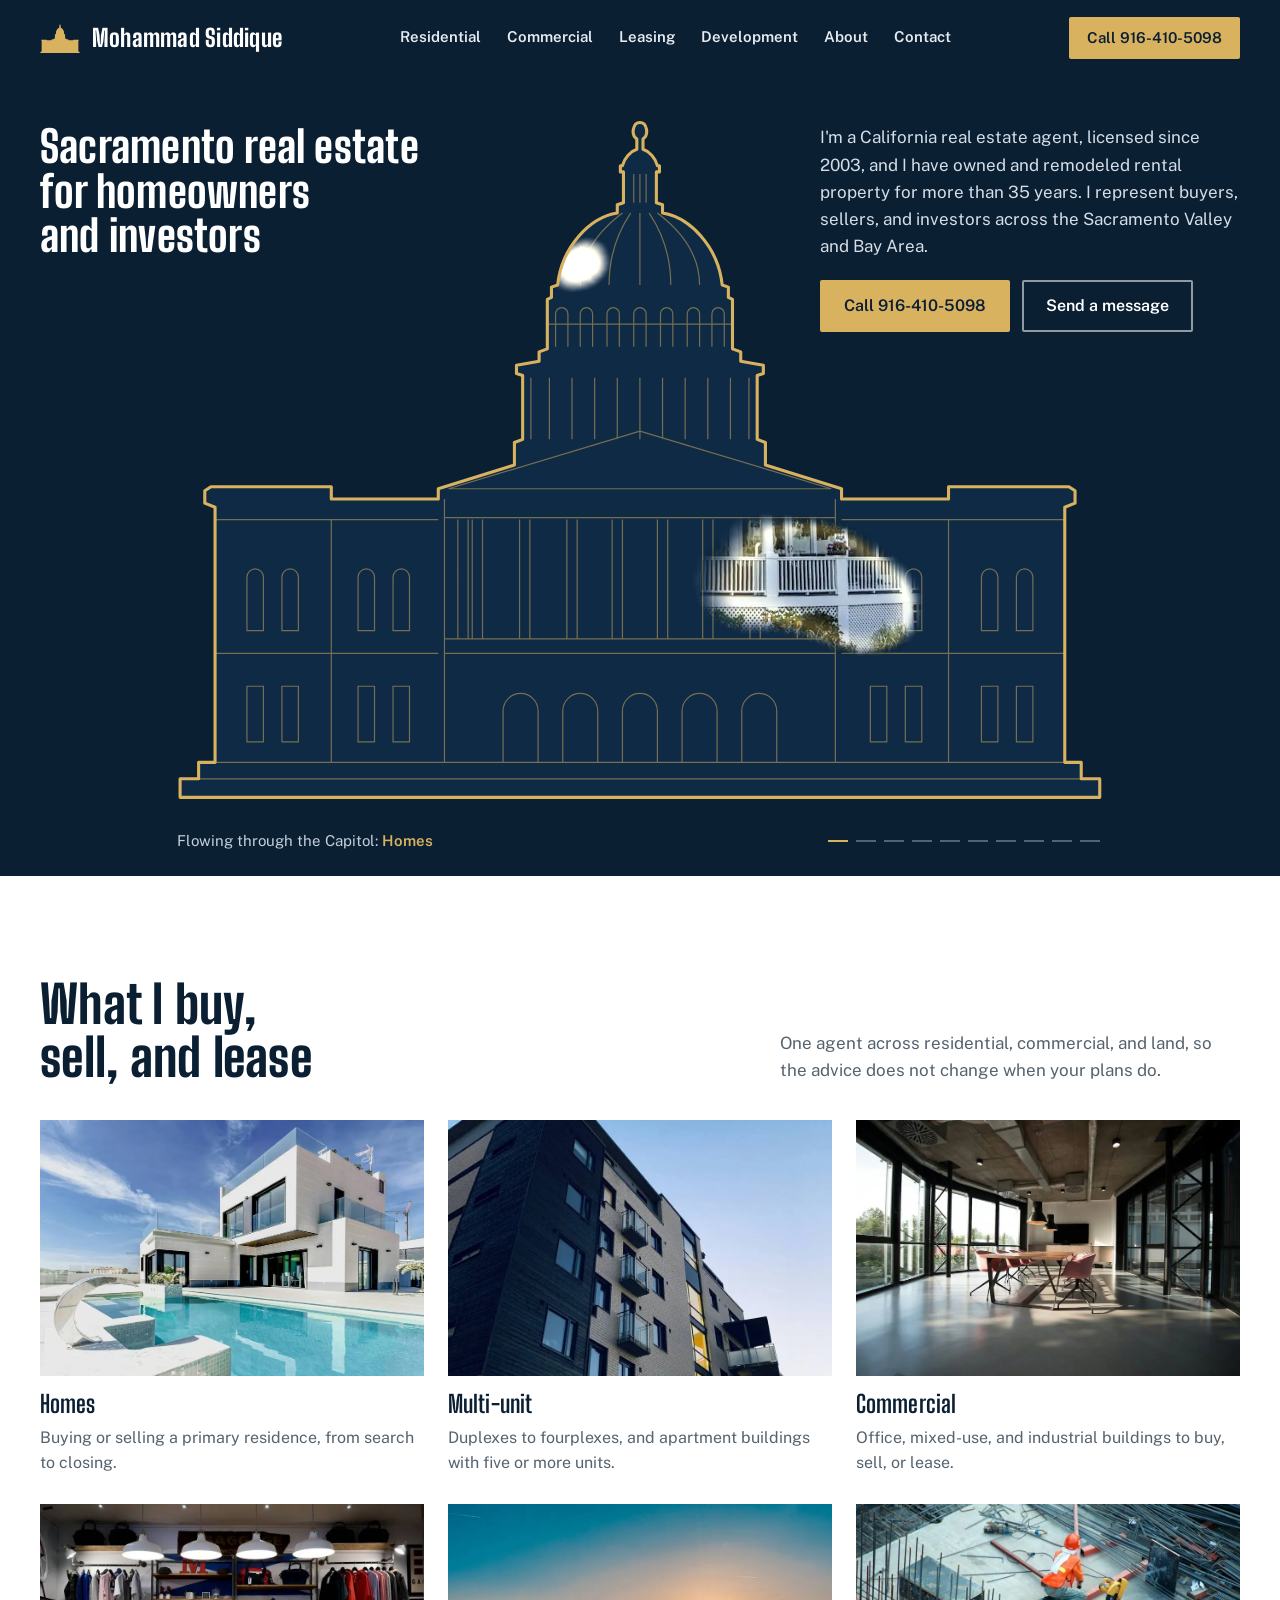
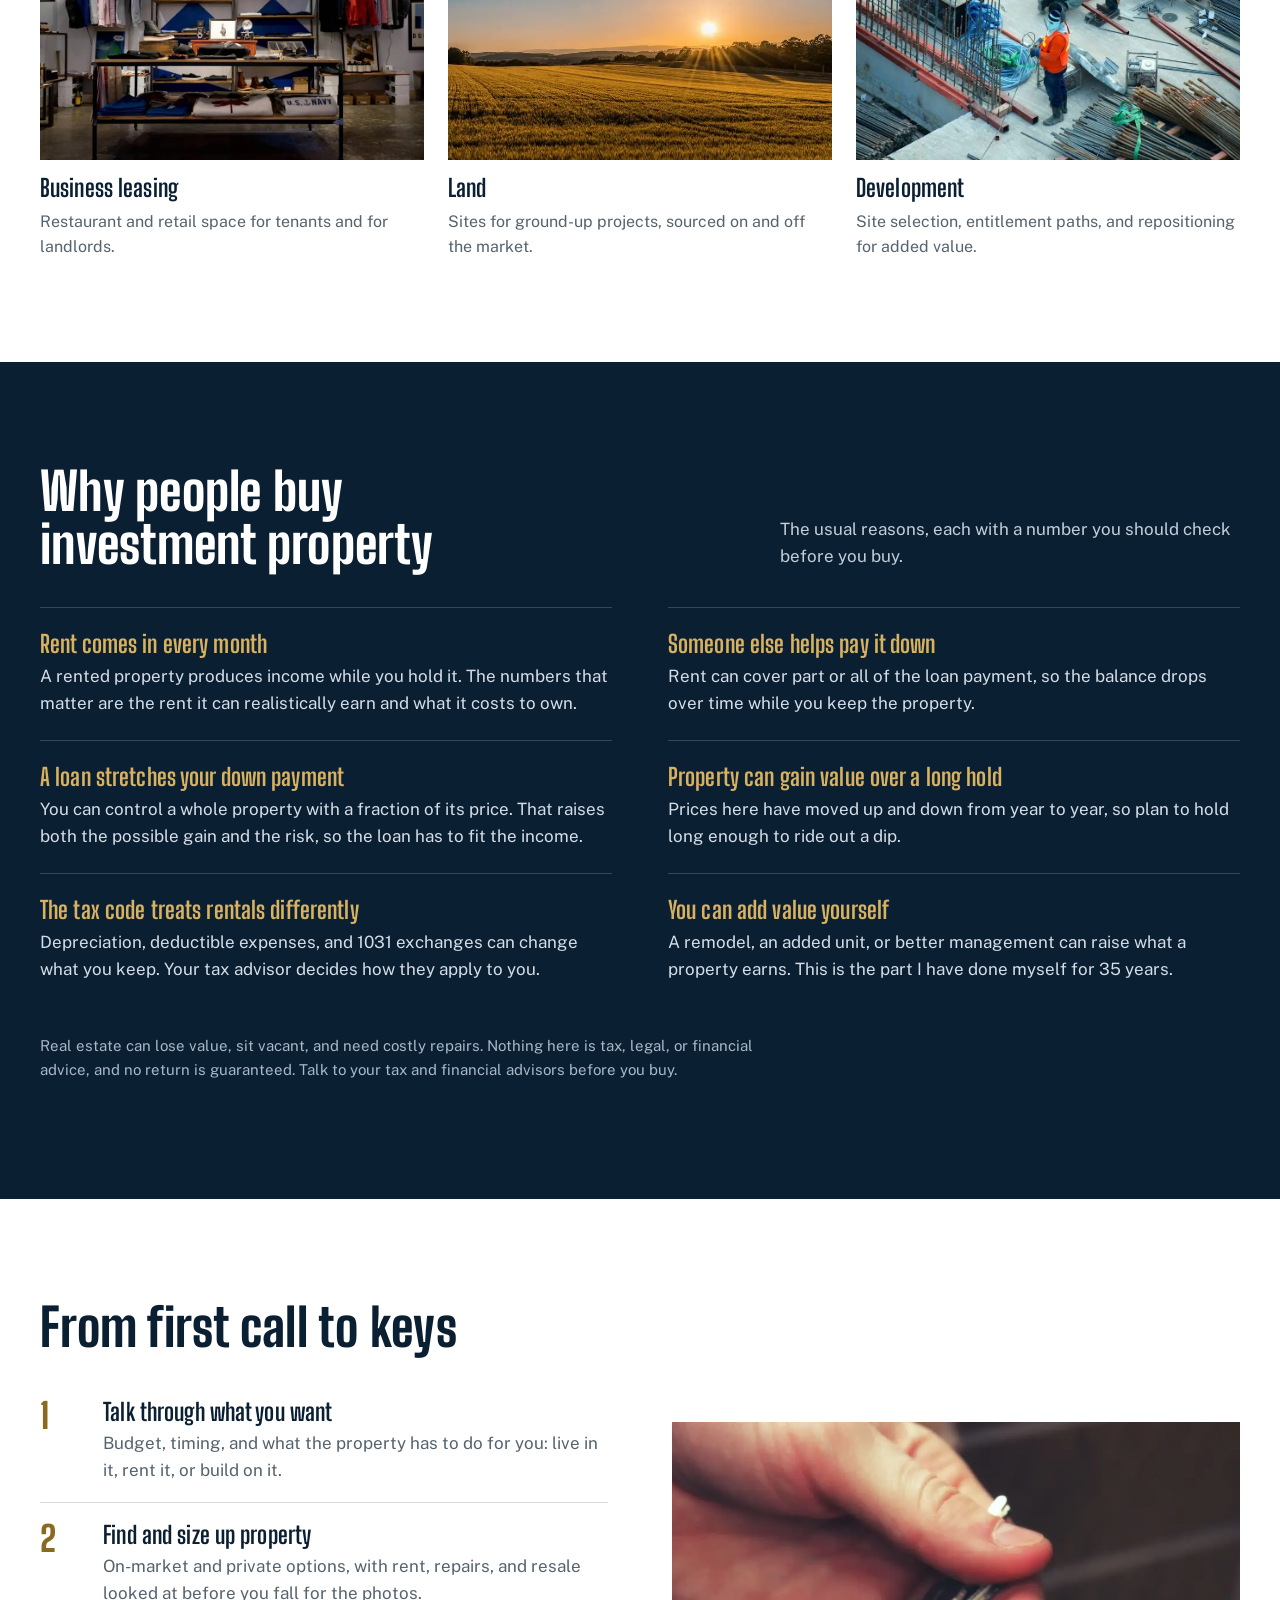
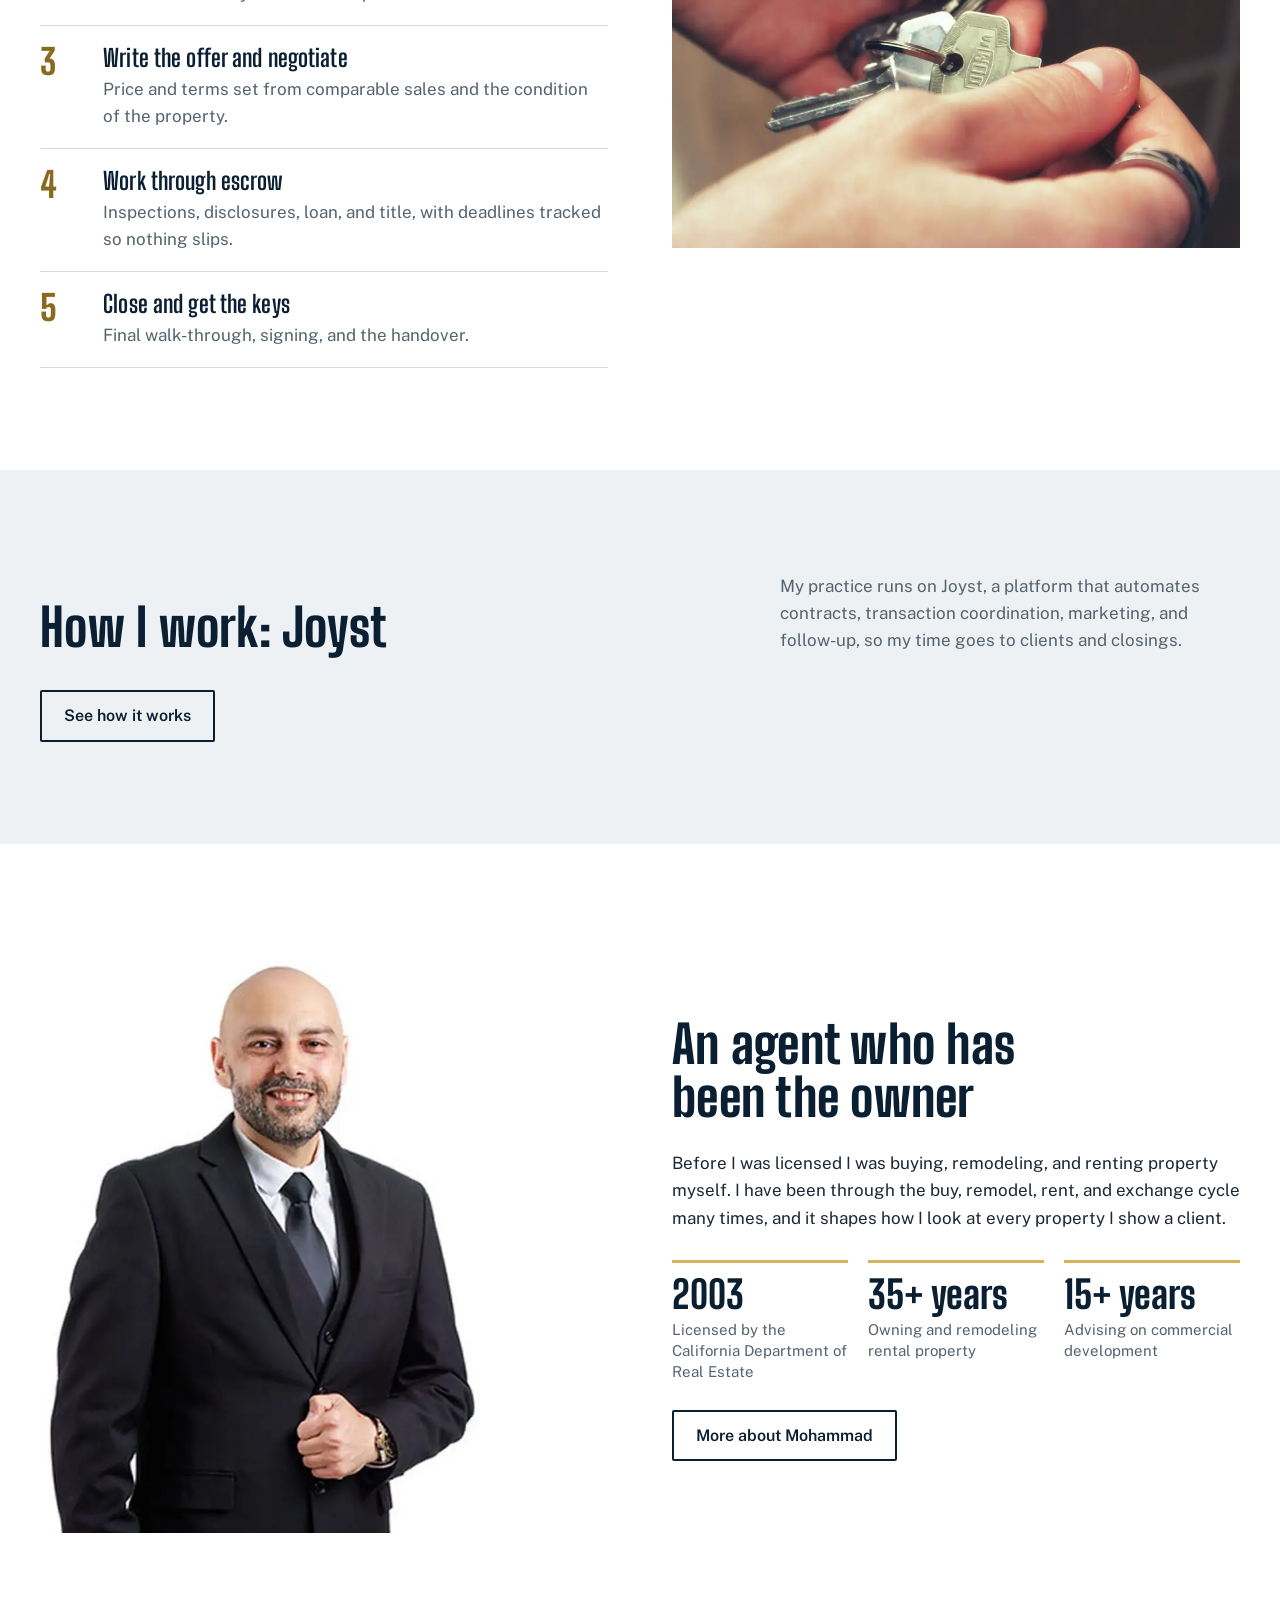
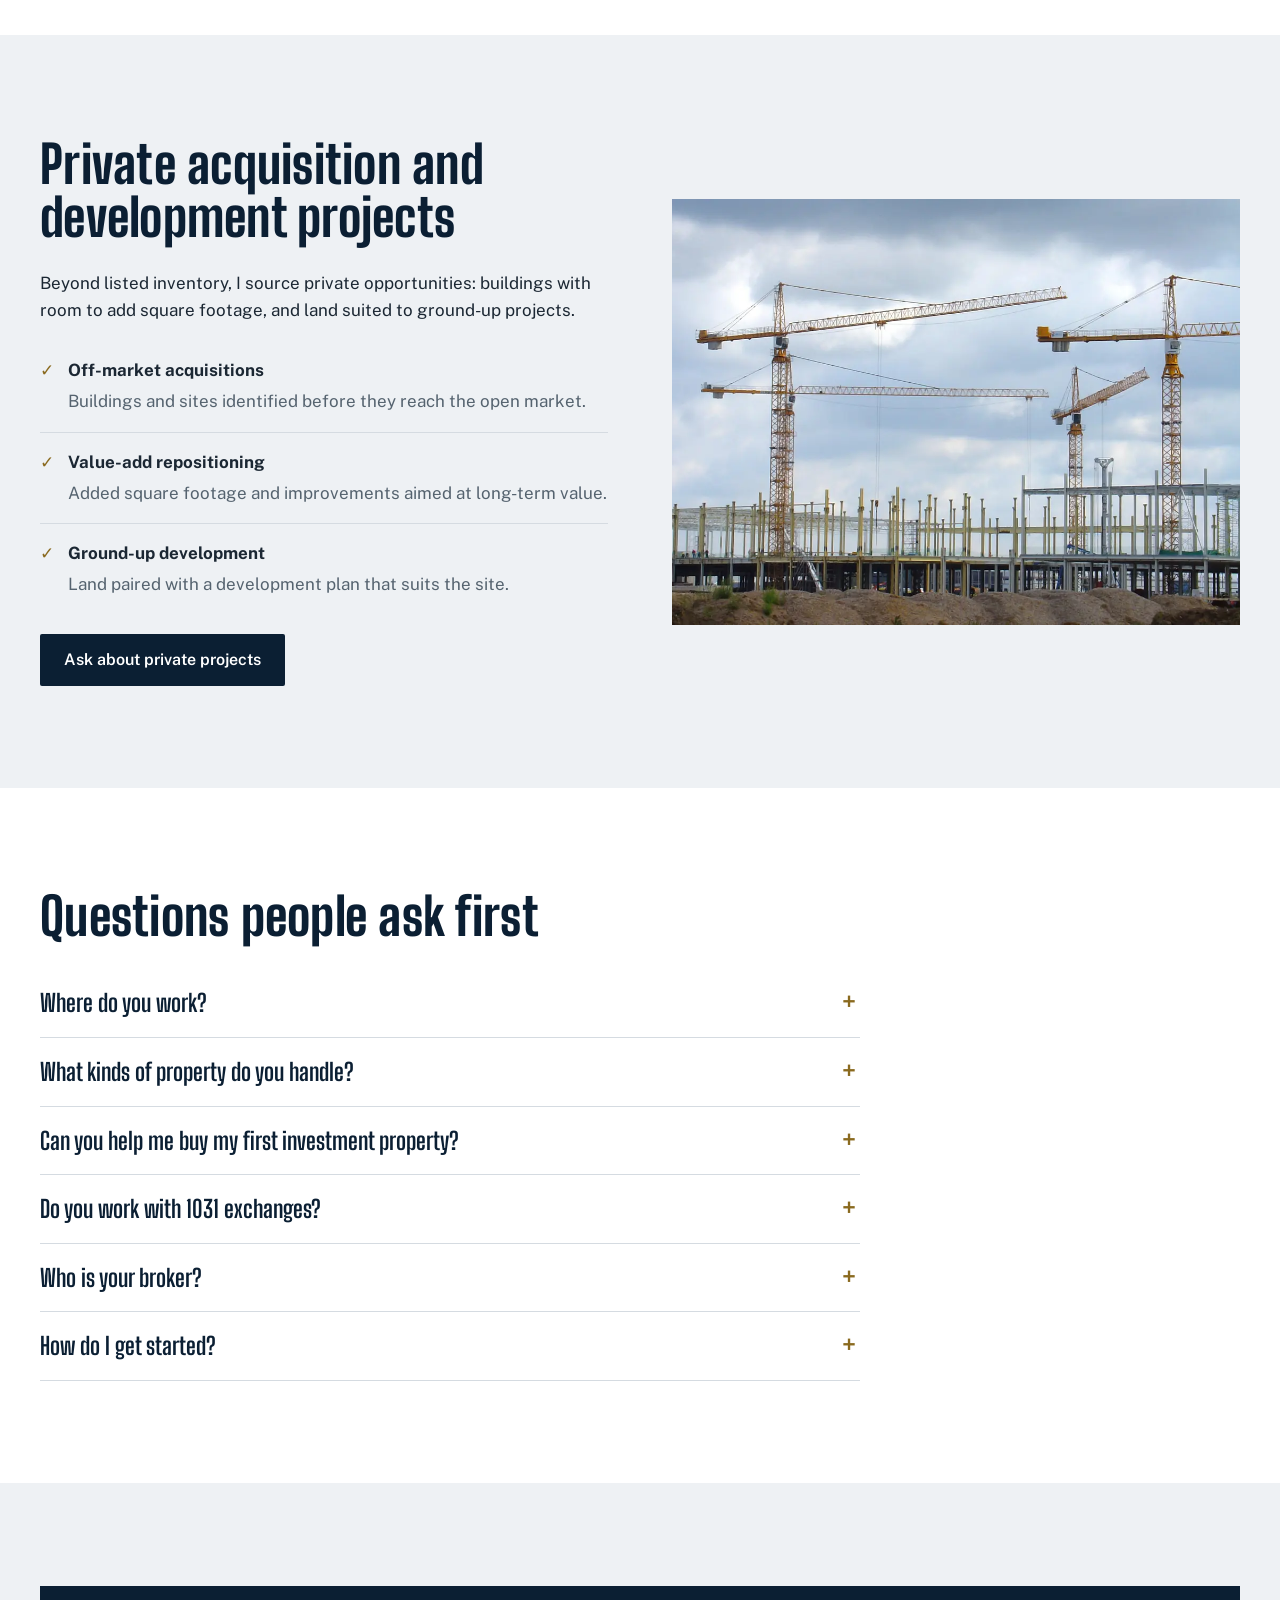
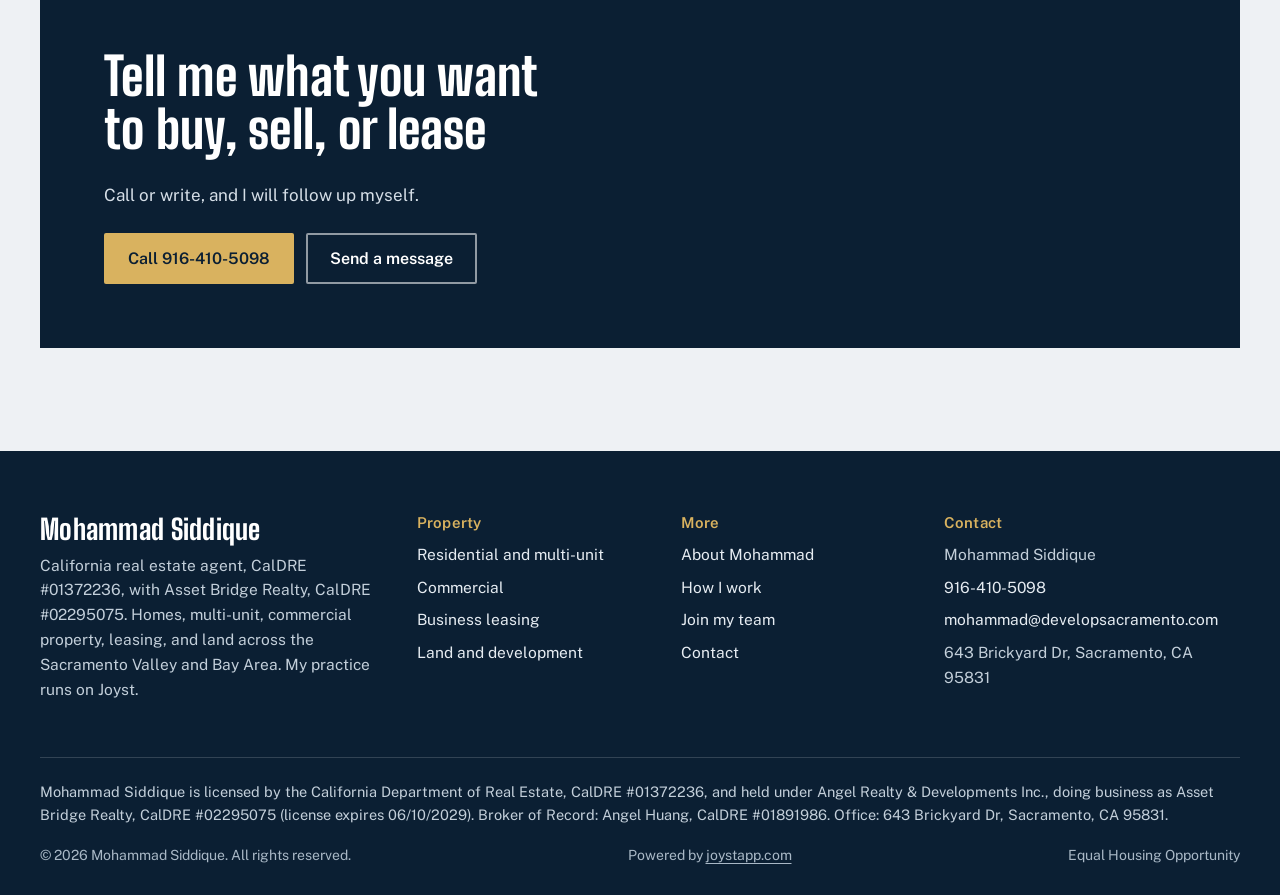
==== index.html @ 55484769 "Preview: Capitol line drawing with fluid photo reveal (not published) Work branch only. The live sit" ====
<!DOCTYPE html>
<html lang="en">
<head>
<meta charset="UTF-8">
<meta name="viewport" content="width=device-width, initial-scale=1.0">
<title>Mohammad Siddique | Sacramento Real Estate Agent, CalDRE #01372236</title>
<meta name="description" content="Sacramento real estate agent Mohammad Siddique, CalDRE #01372236, Asset Bridge Realty. Homes, investment property, multi-unit, commercial, leasing, and land in the Sacramento Valley and Bay Area.">
<link rel="canonical" href="https://mohammadsiddique.com/">
<meta name="theme-color" content="#0b1f33">
<meta property="og:type" content="website">
<meta property="og:site_name" content="Mohammad Siddique">
<meta property="og:title" content="Mohammad Siddique | Sacramento Real Estate Agent, CalDRE #01372236">
<meta property="og:description" content="Sacramento real estate agent Mohammad Siddique, CalDRE #01372236, Asset Bridge Realty. Homes, investment property, multi-unit, commercial, leasing, and land in the Sacramento Valley and Bay Area.">
<meta property="og:url" content="https://mohammadsiddique.com/">
<meta property="og:image" content="https://mohammadsiddique.com/assets/share-card.jpg">
<meta property="og:image:width" content="1200">
<meta property="og:image:height" content="630">
<meta name="twitter:card" content="summary_large_image">
<link rel="icon" href="favicon.svg" type="image/svg+xml">
<link rel="preconnect" href="https://fonts.googleapis.com">
<link rel="preconnect" href="https://fonts.gstatic.com" crossorigin>
<link rel="stylesheet" href="https://fonts.googleapis.com/css2?family=Big+Shoulders+Display:wght@700;800&family=Public+Sans:wght@400;600&display=swap">
<link rel="stylesheet" href="css/style.css">
<script type="application/ld+json">[{"@context": "https://schema.org", "@type": "RealEstateAgent", "@id": "https://mohammadsiddique.com/#agent", "name": "Mohammad Siddique", "url": "https://mohammadsiddique.com/", "image": "https://mohammadsiddique.com/assets/photos/mohammad-siddique.webp", "telephone": "+1-916-410-5098", "email": "mohammad@developsacramento.com", "description": "California real estate agent, CalDRE #01372236, with Asset Bridge Realty. Homes, multi-unit, commercial property, business leasing, and land in the Sacramento Valley and Bay Area.", "address": {"@type": "PostalAddress", "streetAddress": "643 Brickyard Dr", "addressLocality": "Sacramento", "addressRegion": "CA", "postalCode": "95831", "addressCountry": "US"}, "areaServed": [{"@type": "City", "name": "Sacramento"}, {"@type": "City", "name": "Elk Grove"}, {"@type": "AdministrativeArea", "name": "Sacramento Valley"}, {"@type": "AdministrativeArea", "name": "San Francisco Bay Area"}], "knowsAbout": ["Residential real estate", "Investment property", "Multi-unit residential property", "Commercial real estate", "Restaurant and retail leasing", "Land acquisition", "Commercial development", "1031 exchange planning"], "identifier": {"@type": "PropertyValue", "name": "California DRE license", "value": "01372236"}, "parentOrganization": {"@type": "RealEstateAgent", "name": "Asset Bridge Realty", "legalName": "Angel Realty & Developments Inc.", "identifier": {"@type": "PropertyValue", "name": "California DRE license", "value": "02295075"}}}, {"@context": "https://schema.org", "@type": "WebSite", "name": "Mohammad Siddique", "url": "https://mohammadsiddique.com/"}, {"@context": "https://schema.org", "@type": "FAQPage", "mainEntity": [{"@type": "Question", "name": "Where do you work?", "acceptedAnswer": {"@type": "Answer", "text": "Across the Sacramento Valley, including Sacramento and Elk Grove, and in the Bay Area. If you are not sure whether your property is in range, call and ask."}}, {"@type": "Question", "name": "What kinds of property do you handle?", "acceptedAnswer": {"@type": "Answer", "text": "Single-family homes, duplexes to fourplexes, apartment buildings with five or more units, mixed-use and commercial buildings, restaurant and retail leases, and vacant land for development."}}, {"@type": "Question", "name": "Can you help me buy my first investment property?", "acceptedAnswer": {"@type": "Answer", "text": "Yes. I have owned and remodeled rental property for more than 35 years, so we can look at a property the way an owner would: what it rents for, what it needs, and what it costs to hold."}}, {"@type": "Question", "name": "Do you work with 1031 exchanges?", "acceptedAnswer": {"@type": "Answer", "text": "I help investors plan a sale and the replacement purchase around an exchange, and I have used exchanges on my own properties. The exchange itself runs through a qualified intermediary, and your tax advisor should confirm how the rules apply to you."}}, {"@type": "Question", "name": "Who is your broker?", "acceptedAnswer": {"@type": "Answer", "text": "My license, CalDRE #01372236, is held under Angel Realty & Developments Inc., doing business as Asset Bridge Realty, CalDRE #02295075."}}, {"@type": "Question", "name": "How do I get started?", "acceptedAnswer": {"@type": "Answer", "text": "Call 916-410-5098 or send a message from the contact page. Tell me what you want to buy, sell or lease, and I will follow up myself."}}]}]</script>
</head>
<body>

<a class="skip-link" href="#main">Skip to content</a>
<header class="site-header">
  <div class="container">
    <a href="index.html" class="brand" aria-label="Mohammad Siddique, home">
      <span class="brand-mark"><svg viewBox="0 0 900 690" aria-hidden="true"><path fill="currentColor" d="M450.0 18.0 C457.0 18.0 459.0 30.0 453.0 34.0 L453.0 44.0 C459.0 46.0 465.0 52.0 467.0 60.0 L469.0 60.0 L469.0 66.0 L466.0 66.0 L466.0 96.0 L472.0 98.0 L472.0 106.0 C498.0 110.0 526.0 138.0 530.0 176.0 L536.0 178.0 L536.0 188.0 L540.0 190.0 L540.0 238.0 L548.0 241.0 L548.0 250.0 L570.0 254.0 L570.0 262.0 L564.0 264.0 L564.0 326.0 L572.0 329.0 L572.0 338.0 L572.0 351.0 L646.0 374.0 L646.0 384.0 L750.0 384.0 L750.0 372.0 L867.0 372.0 L873.0 376.0 L873.0 388.0 L863.0 392.0 L863.0 640.0 L879.0 640.0 L879.0 656.0 L897.0 656.0 L897.0 674.0 L3.0 674.0 L3.0 656.0 L21.0 656.0 L21.0 640.0 L37.0 640.0 L37.0 392.0 L27.0 388.0 L27.0 376.0 L33.0 372.0 L150.0 372.0 L150.0 384.0 L254.0 384.0 L254.0 374.0 L328.0 351.0 L328.0 338.0 L328.0 329.0 L336.0 326.0 L336.0 264.0 L330.0 262.0 L330.0 254.0 L352.0 250.0 L352.0 241.0 L360.0 238.0 L360.0 190.0 L364.0 188.0 L364.0 178.0 L370.0 176.0 C374.0 138.0 402.0 110.0 428.0 106.0 L428.0 98.0 L434.0 96.0 L434.0 66.0 L431.0 66.0 L431.0 60.0 L433.0 60.0 C435.0 52.0 441.0 46.0 447.0 44.0 L447.0 34.0 C441.0 30.0 443.0 18.0 450.0 18.0 Z"/></svg></span>
      <span class="brand-text">
        <span class="brand-name">Mohammad Siddique</span>
      </span>
    </a>
    <nav class="main-nav" id="main-nav" aria-label="Main">
      <a href="residential.html" data-page="residential.html">Residential</a>
      <a href="commercial.html" data-page="commercial.html">Commercial</a>
      <a href="business-leases.html" data-page="business-leases.html">Leasing</a>
      <a href="commercial-construction.html" data-page="commercial-construction.html">Development</a>
      <a href="about.html" data-page="about.html">About</a>
      <a href="contact.html" data-page="contact.html">Contact</a>
    </nav>
    <div class="nav-cta">
      <a href="tel:+19164105098" class="btn btn-gold">Call 916-410-5098</a>
      <button class="nav-toggle" aria-label="Menu" aria-controls="main-nav" aria-expanded="false"><span></span><span></span><span></span></button>
    </div>
  </div>
</header>

<main id="main">

<section class="hero">
  <div class="container">
    <div class="hero-inner">
      <div class="hero-head">
        <h1>Sacramento real estate for homeowners and investors</h1>
      </div>
      <div class="capitol-stage" data-photos='[&quot;assets/photos/home-with-porch.webp&quot;, &quot;assets/photos/house-keys-handover.webp&quot;, &quot;assets/photos/commercial-towers.webp&quot;, &quot;assets/photos/handshake-new-home.webp&quot;, &quot;assets/photos/apartment-building.webp&quot;, &quot;assets/photos/land-at-sunrise.webp&quot;, &quot;assets/photos/signing-purchase-contract.webp&quot;, &quot;assets/photos/new-owners-moving-in.webp&quot;, &quot;assets/photos/construction-site.webp&quot;, &quot;assets/photos/restaurant-space.webp&quot;]' data-labels='[&quot;Homes&quot;, &quot;Keys handed over&quot;, &quot;Commercial property&quot;, &quot;A deal agreed&quot;, &quot;Multi-unit and apartments&quot;, &quot;Land&quot;, &quot;Contracts signed&quot;, &quot;Moving in&quot;, &quot;Development&quot;, &quot;Restaurant and retail leasing&quot;]'>
        <div class="capitol-art">
          <svg class="capitol" viewBox="0 0 900 690" role="img" aria-labelledby="cap-title">
            <title id="cap-title">Line drawing of the California State Capitol. Photos of homes, commercial buildings, land, and closings flow through it.</title>
            <path class="cap-fill" d="M450.0 18.0 C457.0 18.0 459.0 30.0 453.0 34.0 L453.0 44.0 C459.0 46.0 465.0 52.0 467.0 60.0 L469.0 60.0 L469.0 66.0 L466.0 66.0 L466.0 96.0 L472.0 98.0 L472.0 106.0 C498.0 110.0 526.0 138.0 530.0 176.0 L536.0 178.0 L536.0 188.0 L540.0 190.0 L540.0 238.0 L548.0 241.0 L548.0 250.0 L570.0 254.0 L570.0 262.0 L564.0 264.0 L564.0 326.0 L572.0 329.0 L572.0 338.0 L572.0 351.0 L646.0 374.0 L646.0 384.0 L750.0 384.0 L750.0 372.0 L867.0 372.0 L873.0 376.0 L873.0 388.0 L863.0 392.0 L863.0 640.0 L879.0 640.0 L879.0 656.0 L897.0 656.0 L897.0 674.0 L3.0 674.0 L3.0 656.0 L21.0 656.0 L21.0 640.0 L37.0 640.0 L37.0 392.0 L27.0 388.0 L27.0 376.0 L33.0 372.0 L150.0 372.0 L150.0 384.0 L254.0 384.0 L254.0 374.0 L328.0 351.0 L328.0 338.0 L328.0 329.0 L336.0 326.0 L336.0 264.0 L330.0 262.0 L330.0 254.0 L352.0 250.0 L352.0 241.0 L360.0 238.0 L360.0 190.0 L364.0 188.0 L364.0 178.0 L370.0 176.0 C374.0 138.0 402.0 110.0 428.0 106.0 L428.0 98.0 L434.0 96.0 L434.0 66.0 L431.0 66.0 L431.0 60.0 L433.0 60.0 C435.0 52.0 441.0 46.0 447.0 44.0 L447.0 34.0 C441.0 30.0 443.0 18.0 450.0 18.0 Z"/>
            <path class="cap-lines" d="M450.0 318.0L636.0 374.0 M450.0 318.0L264.0 374.0 M264.0 374.0L636.0 374.0 M260.0 402.0L640.0 402.0 M467.0 404.0L467.0 520.0 M433.0 404.0L433.0 520.0 M477.0 404.0L477.0 520.0 M423.0 404.0L423.0 520.0 M511.0 404.0L511.0 520.0 M389.0 404.0L389.0 520.0 M521.0 404.0L521.0 520.0 M379.0 404.0L379.0 520.0 M557.0 404.0L557.0 520.0 M343.0 404.0L343.0 520.0 M567.0 404.0L567.0 520.0 M333.0 404.0L333.0 520.0 M603.0 404.0L603.0 520.0 M297.0 404.0L297.0 520.0 M613.0 404.0L613.0 520.0 M287.0 404.0L287.0 520.0 M617.0 404.0L617.0 520.0 M283.0 404.0L283.0 520.0 M627.0 404.0L627.0 520.0 M273.0 404.0L273.0 520.0 M260.0 520.0L640.0 520.0 M260.0 534.0L640.0 534.0 M640.0 384.0L640.0 640.0 M260.0 384.0L260.0 640.0 M433.0 640V590A17 17 0 0 1 467.0 590V640 M491.0 640V590A17 17 0 0 1 525.0 590V640 M375.0 640V590A17 17 0 0 1 409.0 590V640 M549.0 640V590A17 17 0 0 1 583.0 590V640 M317.0 640V590A17 17 0 0 1 351.0 590V640 M646.0 404.0L863.0 404.0 M254.0 404.0L37.0 404.0 M646.0 534.0L863.0 534.0 M254.0 534.0L37.0 534.0 M750.0 404.0L750.0 640.0 M150.0 404.0L150.0 640.0 M674.0 512V460A8 8 0 0 1 690.0 460V512Z M674.0 620V566H690.0V620Z M210.0 512V460A8 8 0 0 1 226.0 460V512Z M210.0 620V566H226.0V620Z M708.0 512V460A8 8 0 0 1 724.0 460V512Z M708.0 620V566H724.0V620Z M176.0 512V460A8 8 0 0 1 192.0 460V512Z M176.0 620V566H192.0V620Z M782.0 512V460A8 8 0 0 1 798.0 460V512Z M782.0 620V566H798.0V620Z M102.0 512V460A8 8 0 0 1 118.0 460V512Z M102.0 620V566H118.0V620Z M816.0 512V460A8 8 0 0 1 832.0 460V512Z M816.0 620V566H832.0V620Z M68.0 512V460A8 8 0 0 1 84.0 460V512Z M68.0 620V566H84.0V620Z M450.0 266.0L450.0 326.0 M472.0 266.0L472.0 326.0 M428.0 266.0L428.0 326.0 M494.0 266.0L494.0 326.0 M406.0 266.0L406.0 326.0 M516.0 266.0L516.0 326.0 M384.0 266.0L384.0 326.0 M538.0 266.0L538.0 326.0 M362.0 266.0L362.0 326.0 M556.0 266.0L556.0 326.0 M344.0 266.0L344.0 326.0 M360.0 214.0L540.0 214.0 M444.0 236V204A6 6 0 0 1 456.0 204V236 M470.0 236V204A6 6 0 0 1 482.0 204V236 M418.0 236V204A6 6 0 0 1 430.0 204V236 M496.0 236V204A6 6 0 0 1 508.0 204V236 M392.0 236V204A6 6 0 0 1 404.0 204V236 M520.0 236V204A6 6 0 0 1 532.0 204V236 M368.0 236V204A6 6 0 0 1 380.0 204V236 M450 106V176 M459.0 106C472.5 126 480.0 150 480.0 176 M441.0 106C427.5 126 420.0 150 420.0 176 M467.0 106C493.5 126 508.0 150 508.0 176 M433.0 106C406.5 126 392.0 150 392.0 176 M456.0 68.0L456.0 96.0 M444.0 68.0L444.0 96.0 M450.0 68.0L450.0 96.0 M21.0 656.0L879.0 656.0 M37.0 640.0L863.0 640.0"/>
          </svg>
          <img class="cap-fallback" src="assets/photos/home-with-porch.webp" alt="" width="1400" height="933">
          <canvas class="cap-fluid" aria-hidden="true"></canvas>
          <svg class="capitol cap-top" viewBox="0 0 900 690" aria-hidden="true"><path class="cap-outline" pathLength="1" d="M450.0 18.0 C457.0 18.0 459.0 30.0 453.0 34.0 L453.0 44.0 C459.0 46.0 465.0 52.0 467.0 60.0 L469.0 60.0 L469.0 66.0 L466.0 66.0 L466.0 96.0 L472.0 98.0 L472.0 106.0 C498.0 110.0 526.0 138.0 530.0 176.0 L536.0 178.0 L536.0 188.0 L540.0 190.0 L540.0 238.0 L548.0 241.0 L548.0 250.0 L570.0 254.0 L570.0 262.0 L564.0 264.0 L564.0 326.0 L572.0 329.0 L572.0 338.0 L572.0 351.0 L646.0 374.0 L646.0 384.0 L750.0 384.0 L750.0 372.0 L867.0 372.0 L873.0 376.0 L873.0 388.0 L863.0 392.0 L863.0 640.0 L879.0 640.0 L879.0 656.0 L897.0 656.0 L897.0 674.0 L3.0 674.0 L3.0 656.0 L21.0 656.0 L21.0 640.0 L37.0 640.0 L37.0 392.0 L27.0 388.0 L27.0 376.0 L33.0 372.0 L150.0 372.0 L150.0 384.0 L254.0 384.0 L254.0 374.0 L328.0 351.0 L328.0 338.0 L328.0 329.0 L336.0 326.0 L336.0 264.0 L330.0 262.0 L330.0 254.0 L352.0 250.0 L352.0 241.0 L360.0 238.0 L360.0 190.0 L364.0 188.0 L364.0 178.0 L370.0 176.0 C374.0 138.0 402.0 110.0 428.0 106.0 L428.0 98.0 L434.0 96.0 L434.0 66.0 L431.0 66.0 L431.0 60.0 L433.0 60.0 C435.0 52.0 441.0 46.0 447.0 44.0 L447.0 34.0 C441.0 30.0 443.0 18.0 450.0 18.0 Z"/></svg>
        </div>
        <div class="hero-caption">
          <span>Flowing through the Capitol: <strong id="cap-label" aria-live="polite">Homes</strong></span>
          <span class="hero-dots" id="cap-dots"><button type="button" aria-label="Show: Homes" aria-current="true"></button><button type="button" aria-label="Show: Keys handed over"></button><button type="button" aria-label="Show: Commercial property"></button><button type="button" aria-label="Show: A deal agreed"></button><button type="button" aria-label="Show: Multi-unit and apartments"></button><button type="button" aria-label="Show: Land"></button><button type="button" aria-label="Show: Contracts signed"></button><button type="button" aria-label="Show: Moving in"></button><button type="button" aria-label="Show: Development"></button><button type="button" aria-label="Show: Restaurant and retail leasing"></button></span>
        </div>
      </div>
      <div class="hero-side">
        <p class="lede">I'm a California real estate agent, licensed since 2003, and I have owned and remodeled rental property for more than 35 years. I represent buyers, sellers, and investors across the Sacramento Valley and Bay Area.</p>
        <div class="btn-row">
          <a href="tel:+19164105098" class="btn btn-gold">Call 916-410-5098</a>
          <a href="contact.html" class="btn btn-outline-white">Send a message</a>
        </div>
      </div>
    </div>
  </div>
</section>

<section class="section" id="property">
  <div class="container">
    <div class="section-head">
      <h2>What I buy, sell, and lease</h2>
      <p>One agent across residential, commercial, and land, so the advice does not change when your plans do.</p>
    </div>
    <ul class="type-grid">
      <li class="type-tile"><a href="residential.html">
        <img src="assets/photos/modern-home-pool.webp" alt="Modern home with a pool" width="900" height="597" loading="lazy" decoding="async">
        <h3>Homes</h3>
        <p>Buying or selling a primary residence, from search to closing.</p>
      </a></li>
      <li class="type-tile"><a href="residential.html">
        <img src="assets/photos/apartment-building.webp" alt="Apartment building" width="900" height="1200" loading="lazy" decoding="async">
        <h3>Multi-unit</h3>
        <p>Duplexes to fourplexes, and apartment buildings with five or more units.</p>
      </a></li>
      <li class="type-tile"><a href="commercial.html">
        <img src="assets/photos/office-interior.webp" alt="Glass-walled office floor" width="900" height="601" loading="lazy" decoding="async">
        <h3>Commercial</h3>
        <p>Office, mixed-use, and industrial buildings to buy, sell, or lease.</p>
      </a></li>
      <li class="type-tile"><a href="business-leases.html">
        <img src="assets/photos/retail-storefront.webp" alt="Retail shop interior" width="900" height="600" loading="lazy" decoding="async">
        <h3>Business leasing</h3>
        <p>Restaurant and retail space for tenants and for landlords.</p>
      </a></li>
      <li class="type-tile"><a href="commercial-construction.html">
        <img src="assets/photos/land-at-sunrise.webp" alt="Open land at sunrise" width="900" height="506" loading="lazy" decoding="async">
        <h3>Land</h3>
        <p>Sites for ground-up projects, sourced on and off the market.</p>
      </a></li>
      <li class="type-tile"><a href="commercial-construction.html">
        <img src="assets/photos/site-crew.webp" alt="Crew working on a construction site" width="900" height="595" loading="lazy" decoding="async">
        <h3>Development</h3>
        <p>Site selection, entitlement paths, and repositioning for added value.</p>
      </a></li>
    </ul>
  </div>
</section>

<section class="section section-dark" id="investment-property">
  <div class="container">
    <div class="section-head">
      <h2>Why people buy investment property</h2>
      <p>The usual reasons, each with a number you should check before you buy.</p>
    </div>
    <ul class="reasons">
        <li><h3>Rent comes in every month</h3><p>A rented property produces income while you hold it. The numbers that matter are the rent it can realistically earn and what it costs to own.</p></li>
        <li><h3>Someone else helps pay it down</h3><p>Rent can cover part or all of the loan payment, so the balance drops over time while you keep the property.</p></li>
        <li><h3>A loan stretches your down payment</h3><p>You can control a whole property with a fraction of its price. That raises both the possible gain and the risk, so the loan has to fit the income.</p></li>
        <li><h3>Property can gain value over a long hold</h3><p>Prices here have moved up and down from year to year, so plan to hold long enough to ride out a dip.</p></li>
        <li><h3>The tax code treats rentals differently</h3><p>Depreciation, deductible expenses, and 1031 exchanges can change what you keep. Your tax advisor decides how they apply to you.</p></li>
        <li><h3>You can add value yourself</h3><p>A remodel, an added unit, or better management can raise what a property earns. This is the part I have done myself for 35 years.</p></li>
    </ul>
    <p class="fineprint">Real estate can lose value, sit vacant, and need costly repairs. Nothing here is tax, legal, or financial advice, and no return is guaranteed. Talk to your tax and financial advisors before you buy.</p>
  </div>
</section>

<section class="section" id="buying">
  <div class="container split">
    <div>
      <h2>From first call to keys</h2>
      <ol class="steps">
          <li><h3>Talk through what you want</h3><p>Budget, timing, and what the property has to do for you: live in it, rent it, or build on it.</p></li>
          <li><h3>Find and size up property</h3><p>On-market and private options, with rent, repairs, and resale looked at before you fall for the photos.</p></li>
          <li><h3>Write the offer and negotiate</h3><p>Price and terms set from comparable sales and the condition of the property.</p></li>
          <li><h3>Work through escrow</h3><p>Inspections, disclosures, loan, and title, with deadlines tracked so nothing slips.</p></li>
          <li><h3>Close and get the keys</h3><p>Final walk-through, signing, and the handover.</p></li>
      </ol>
    </div>
    <img src="assets/photos/keys-in-hand.webp" alt="House keys passed from one hand to another" width="1100" height="733" loading="lazy" decoding="async">
  </div>
</section>

<section class="section section-alt" id="how-i-work">
  <div class="container">
    <div class="section-head">
      <h2>How I work: Joyst</h2>
      <p>My practice runs on Joyst, a platform that automates contracts, transaction coordination, marketing, and follow-up, so my time goes to clients and closings.</p>
    </div>
    <a href="platform.html" class="btn btn-ghost">See how it works</a>
  </div>
</section>

<section class="section" id="about">
  <div class="container split">
    <img src="assets/photos/mohammad-siddique.webp" alt="Mohammad Siddique, California real estate agent" width="640" height="959" loading="lazy" decoding="async" class="portrait">
    <div>
      <h2>An agent who has been the owner</h2>
      <p>Before I was licensed I was buying, remodeling, and renting property myself. I have been through the buy, remodel, rent, and exchange cycle many times, and it shapes how I look at every property I show a client.</p>
      <dl class="facts">
        <div><dt>2003</dt><dd>Licensed by the California Department of Real Estate</dd></div>
        <div><dt>35+ years</dt><dd>Owning and remodeling rental property</dd></div>
        <div><dt>15+ years</dt><dd>Advising on commercial development</dd></div>
      </dl>
      <a href="about.html" class="btn btn-ghost">More about Mohammad</a>
    </div>
  </div>
</section>

<section class="section section-alt" id="private-projects">
  <div class="container split">
    <div>
      <h2>Private acquisition and development projects</h2>
      <p>Beyond listed inventory, I source private opportunities: buildings with room to add square footage, and land suited to ground-up projects.</p>
      <ul class="pillar-list">
        <li><span class="pillar-check">&#10003;</span><div><strong>Off-market acquisitions</strong><p style="margin:4px 0 0;">Buildings and sites identified before they reach the open market.</p></div></li>
        <li><span class="pillar-check">&#10003;</span><div><strong>Value-add repositioning</strong><p style="margin:4px 0 0;">Added square footage and improvements aimed at long-term value.</p></div></li>
        <li><span class="pillar-check">&#10003;</span><div><strong>Ground-up development</strong><p style="margin:4px 0 0;">Land paired with a development plan that suits the site.</p></div></li>
      </ul>
      <a href="contact.html" class="btn btn-primary" style="margin-top:20px;">Ask about private projects</a>
    </div>
    <img src="assets/photos/tower-cranes.webp" alt="Tower cranes over a building under construction" width="1200" height="802" loading="lazy" decoding="async">
  </div>
</section>

<section class="section" id="questions">
  <div class="container">
    <h2>Questions people ask first</h2>
    <div class="faq">
      <details><summary>Where do you work?</summary><p>Across the Sacramento Valley, including Sacramento and Elk Grove, and in the Bay Area. If you are not sure whether your property is in range, call and ask.</p></details>
      <details><summary>What kinds of property do you handle?</summary><p>Single-family homes, duplexes to fourplexes, apartment buildings with five or more units, mixed-use and commercial buildings, restaurant and retail leases, and vacant land for development.</p></details>
      <details><summary>Can you help me buy my first investment property?</summary><p>Yes. I have owned and remodeled rental property for more than 35 years, so we can look at a property the way an owner would: what it rents for, what it needs, and what it costs to hold.</p></details>
      <details><summary>Do you work with 1031 exchanges?</summary><p>I help investors plan a sale and the replacement purchase around an exchange, and I have used exchanges on my own properties. The exchange itself runs through a qualified intermediary, and your tax advisor should confirm how the rules apply to you.</p></details>
      <details><summary>Who is your broker?</summary><p>My license, CalDRE #01372236, is held under Angel Realty &amp; Developments Inc., doing business as Asset Bridge Realty, CalDRE #02295075.</p></details>
      <details><summary>How do I get started?</summary><p>Call 916-410-5098 or send a message from the contact page. Tell me what you want to buy, sell or lease, and I will follow up myself.</p></details>
    </div>
  </div>
</section>

<section class="section section-alt">
  <div class="container">
    <div class="cta-banner">
      <h2>Tell me what you want to buy, sell, or lease</h2>
      <p>Call or write, and I will follow up myself.</p>
      <div class="btn-row">
        <a href="tel:+19164105098" class="btn btn-gold">Call 916-410-5098</a>
        <a href="contact.html" class="btn btn-outline-white">Send a message</a>
      </div>
    </div>
  </div>
</section>

</main>

<footer class="site-footer">
  <div class="container">
    <div class="footer-grid">
      <div class="footer-brand">
        <div class="brand-name">Mohammad Siddique</div>
        <p>California real estate agent, CalDRE #01372236, with Asset Bridge Realty, CalDRE #02295075. Homes, multi-unit, commercial property, leasing, and land across the Sacramento Valley and Bay Area. My practice runs on Joyst.</p>
      </div>
      <div>
        <h4>Property</h4>
        <ul>
          <li><a href="residential.html">Residential and multi-unit</a></li>
          <li><a href="commercial.html">Commercial</a></li>
          <li><a href="business-leases.html">Business leasing</a></li>
          <li><a href="commercial-construction.html">Land and development</a></li>
        </ul>
      </div>
      <div>
        <h4>More</h4>
        <ul>
          <li><a href="about.html">About Mohammad</a></li>
          <li><a href="platform.html">How I work</a></li>
          <li><a href="join.html">Join my team</a></li>
          <li><a href="contact.html">Contact</a></li>
        </ul>
      </div>
      <div>
        <h4>Contact</h4>
        <ul>
          <li>Mohammad Siddique</li>
          <li><a href="tel:+19164105098">916-410-5098</a></li>
          <li><a href="mailto:mohammad@developsacramento.com">mohammad@developsacramento.com</a></li>
          <li>643 Brickyard Dr, Sacramento, CA 95831</li>
        </ul>
      </div>
    </div>
    <div class="footer-legal">
      <p>Mohammad Siddique is licensed by the California Department of Real Estate, CalDRE #01372236, and held under Angel Realty &amp; Developments Inc., doing business as Asset Bridge Realty, CalDRE #02295075 (license expires 06/10/2029). Broker of Record: Angel Huang, CalDRE #01891986. Office: 643 Brickyard Dr, Sacramento, CA 95831.</p>
    </div>
    <div class="footer-bottom">
      <span>&copy; 2026 Mohammad Siddique. All rights reserved.</span>
      <span>Powered by <a href="https://joystapp.com" style="color:inherit;text-decoration:underline;">joystapp.com</a></span>
      <span>Equal Housing Opportunity</span>
    </div>
  </div>
</footer>

<script src="js/main.js" defer></script>
<script src="js/capitol-fluid.js" defer></script>
</body>
</html>
---- css/style.css ----
/* mohammadsiddique.com
   Palette: river navy, dome gold, granite. Type: Big Shoulders Display + Public Sans. */

:root {
  --ink: #0b1f33;
  --navy: #12314f;
  --gold: #d9b25f;
  --gold-deep: #8a6a1f;
  --sky: #1f5fa8;
  --stone: #eef1f4;
  --paper: #ffffff;
  --text: #1b2733;
  --muted: #55636f;
  --rule: #d5dbe1;
  --display: "Big Shoulders Display", "Arial Narrow", "Helvetica Neue", Arial, sans-serif;
  --body: "Public Sans", system-ui, -apple-system, "Segoe UI", Roboto, sans-serif;
  --wrap: 1200px;
  --gutter: clamp(20px, 4vw, 40px);
}

*, *::before, *::after { box-sizing: border-box; }
html { -webkit-text-size-adjust: 100%; scroll-behavior: smooth; }
body {
  margin: 0;
  font-family: var(--body);
  font-size: 1.0625rem;
  line-height: 1.6;
  color: var(--text);
  background: var(--paper);
}
img { max-width: 100%; height: auto; display: block; }
a { color: var(--sky); text-underline-offset: 3px; }
a:hover { color: var(--ink); }
:focus-visible { outline: 3px solid var(--gold); outline-offset: 3px; }

.container { width: 100%; max-width: calc(var(--wrap) + 2 * var(--gutter)); margin: 0 auto; padding: 0 var(--gutter); }

h1, h2, h3, h4 { font-family: var(--display); font-weight: 800; line-height: 1.02; margin: 0 0 0.5em; color: var(--ink); letter-spacing: 0.005em; text-wrap: balance; }
h1 { font-size: clamp(2.6rem, 6vw, 4.75rem); }
h2 { font-size: clamp(2rem, 4.2vw, 3.25rem); }
h3 { font-size: 1.5rem; font-weight: 700; line-height: 1.15; }
h4 { font-size: 1.125rem; font-weight: 700; }
p { margin: 0 0 1em; max-width: 68ch; }

.skip-link { position: absolute; left: -999px; top: 0; background: var(--gold); color: var(--ink); padding: 10px 16px; z-index: 100; font-weight: 600; }
.skip-link:focus { left: 12px; top: 12px; }

/* ---------- Buttons ---------- */
.btn {
  display: inline-flex; align-items: center; justify-content: center; gap: 8px;
  font-family: var(--body); font-weight: 600; font-size: 1rem; line-height: 1.2;
  padding: 14px 22px; border: 2px solid transparent; border-radius: 2px;
  text-decoration: none; cursor: pointer; transition: background-color .15s, color .15s, border-color .15s;
}
.btn-primary { background: var(--ink); color: #fff; }
.btn-primary:hover { background: var(--sky); color: #fff; }
.btn-ghost { border-color: var(--ink); color: var(--ink); background: transparent; }
.btn-ghost:hover { background: var(--ink); color: #fff; }
.btn-white, .btn-gold { background: var(--gold); color: var(--ink); }
.btn-white:hover, .btn-gold:hover { background: #fff; color: var(--ink); }
.btn-outline-white { border-color: rgba(255,255,255,.55); color: #fff; background: transparent; }
.btn-outline-white:hover { border-color: #fff; background: #fff; color: var(--ink); }
.btn-row { display: flex; flex-wrap: wrap; gap: 12px; }
.btn-block { width: 100%; }

/* ---------- Header ---------- */
.site-header { background: var(--ink); color: #fff; position: relative; z-index: 20; }
.site-header .container { display: flex; align-items: center; justify-content: space-between; gap: 24px; min-height: 76px; }
.brand { display: flex; align-items: center; gap: 12px; text-decoration: none; color: #fff; }
.brand:hover { color: #fff; }
.brand-mark { width: 40px; height: 40px; flex: none; color: var(--gold); display: grid; place-items: center; font-size: 0; }
.brand-mark svg { width: 40px; height: 31px; }
.brand-text span { display: block; }
.brand-name { font-family: var(--display); font-weight: 800; font-size: 1.5rem; line-height: 1; letter-spacing: .01em; }
.brand-sub { font-size: .8125rem; color: #c3cfda; margin-top: 4px; line-height: 1.2; white-space: nowrap; }
.main-nav { display: flex; align-items: center; gap: 26px; }
.main-nav a { color: #e6ecf2; text-decoration: none; font-size: .9375rem; font-weight: 600; padding: 6px 0; border-bottom: 2px solid transparent; }
.main-nav a:hover, .main-nav a.active { color: #fff; border-bottom-color: var(--gold); }
.nav-cta { display: flex; align-items: center; gap: 12px; }
.nav-cta .btn { padding: 10px 16px; font-size: .9375rem; white-space: nowrap; }
.nav-toggle { display: none; width: 44px; height: 44px; background: transparent; border: 1px solid rgba(255,255,255,.35); border-radius: 2px; cursor: pointer; padding: 0; }
.nav-toggle span { display: block; width: 20px; height: 2px; background: #fff; margin: 4px auto; }

/* ---------- Home hero: the Capitol ---------- */
.hero { background: var(--ink); color: #fff; overflow: hidden; }
.hero .container { position: relative; padding-top: clamp(24px, 4vw, 48px); }
.capitol-stage { position: relative; }
.capitol-art { position: relative; aspect-ratio: 900 / 690; }
.capitol { display: block; width: 100%; height: 100%; position: absolute; inset: 0; }
.capitol .cap-fill { fill: #0f2a45; }
.capitol .cap-lines { fill: none; stroke: var(--gold); stroke-width: 1.2; opacity: .5; vector-effect: non-scaling-stroke; }
.capitol .cap-outline { fill: none; stroke: var(--gold); stroke-width: 3; stroke-linejoin: round; stroke-dasharray: 1; stroke-dashoffset: 1; animation: capitol-draw 2.2s .15s cubic-bezier(.6,.1,.2,1) forwards; }
@keyframes capitol-draw { to { stroke-dashoffset: 0; } }
.cap-fluid, .cap-fallback {
  position: absolute; inset: 0; width: 100%; height: 100%;
  -webkit-mask: url(../assets/capitol-mask.svg) center / 100% 100% no-repeat;
          mask: url(../assets/capitol-mask.svg) center / 100% 100% no-repeat;
}
.cap-fluid { opacity: 0; transition: opacity 1.2s ease 1s; }
.fluid-on .cap-fluid { opacity: 1; }
.cap-fallback { display: none; object-fit: cover; }
.no-fluid .cap-fluid { display: none; }
.no-fluid .cap-fallback { display: block; }
.no-fluid .hero-dots { display: none; }

.hero-inner { position: relative; }
.hero-head, .hero-side { position: relative; z-index: 2; }
.hero h1 { color: #fff; font-size: clamp(2.5rem, 9vw, 4rem); margin: 0; }
.hero p.lede { color: #d5dee7; font-size: 1.0625rem; margin: 0 0 20px; }
.hero-caption { display: flex; align-items: center; justify-content: space-between; gap: 16px; padding: 14px 0 22px; color: #c3cfda; font-size: .9375rem; }
.hero-caption strong { color: var(--gold); font-weight: 600; }
.hero-dots { display: flex; gap: 2px; }
.hero-dots button { width: 26px; height: 26px; padding: 0; border: 0; background: transparent; cursor: pointer; position: relative; }
.hero-dots button::after { content: ""; position: absolute; left: 3px; right: 3px; top: 12px; height: 2px; background: rgba(255,255,255,.3); }
.hero-dots button[aria-current="true"]::after { background: var(--gold); }
.hero-dots button:hover::after { background: #fff; }

@media (min-width: 1200px) {
  .hero .container { padding-top: 28px; }
  .capitol-stage { width: min(100%, max(740px, calc((100vh - 190px) * 1.304))); margin: 0 auto; }
  .hero-head, .hero-side { position: absolute; top: clamp(4px, 1.6vw, 28px); width: 35%; }
  .hero-head { left: 0; }
  .hero-side { right: 0; }
  .hero h1 { font-size: clamp(2.3rem, 3.4vw, 3.7rem); }
}
@media (max-width: 1199px) {
  .hero-head { margin-bottom: 20px; }
  .hero-side { margin: 22px 0 6px; }
  .capitol-stage { max-width: 680px; margin: 0 auto; }
  .capitol .cap-outline { stroke-width: 5; }
  .capitol .cap-lines { opacity: .35; }
}

/* ---------- Inner page hero ---------- */
.page-hero { background: var(--ink); color: #fff; padding: clamp(40px, 7vw, 84px) 0 clamp(36px, 6vw, 68px); position: relative; }
.page-hero::after { content: ""; position: absolute; left: 0; right: 0; bottom: 0; height: 4px; background: var(--gold); }
.page-hero h1 { color: #fff; max-width: 18ch; }
.page-hero p { color: #d5dee7; font-size: 1.125rem; margin: 0; max-width: 62ch; }
.breadcrumb { font-size: .875rem; color: #a9b8c6; margin-bottom: 18px; }
.breadcrumb a { color: #d5dee7; }
.breadcrumb a:hover { color: #fff; }

/* ---------- Sections ---------- */
.section { padding: clamp(56px, 8vw, 104px) 0; }
.section-alt { background: var(--stone); }
.section-dark { background: var(--ink); color: #dfe6ed; }
.section-dark h2, .section-dark h3 { color: #fff; }
.section-dark a { color: var(--gold); }
.section-center { margin-bottom: 36px; max-width: 760px; }
.section-intro { color: var(--muted); font-size: 1.125rem; margin: 0 !important; }
.eyebrow, .hero-eyebrow { display: block; font-weight: 600; font-size: .9375rem; color: var(--gold-deep); margin-bottom: 10px; }
.section-dark .eyebrow, .hero-eyebrow { color: var(--gold); }
.section-head { display: flex; align-items: flex-end; justify-content: space-between; gap: 24px; flex-wrap: wrap; margin-bottom: 36px; }
.section-head h2 { margin: 0; max-width: 16ch; }
.section-head p { margin: 0; max-width: 46ch; color: var(--muted); }
.section-dark .section-head p { color: #c3cfda; }

.grid { display: grid; gap: 28px; }
.grid-2 { grid-template-columns: repeat(2, minmax(0, 1fr)); }
.grid-3 { grid-template-columns: repeat(3, minmax(0, 1fr)); }
.grid-4 { grid-template-columns: repeat(4, minmax(0, 1fr)); }

.card { border-top: 3px solid var(--ink); padding: 18px 0 0; background: transparent; }
.card-icon { display: none; }
.card h3 { margin-bottom: 8px; }
.card p { color: var(--muted); margin: 0; }
.section-dark .card { border-top-color: var(--gold); }
.section-dark .card p { color: #c3cfda; }

.pillar-list { list-style: none; margin: 0; padding: 0; }
.pillar-list li { display: flex; gap: 14px; padding: 16px 0; border-bottom: 1px solid var(--rule); }
.pillar-list li:last-child { border-bottom: 0; }
.pillar-list p { color: var(--muted); }
.pillar-check { color: var(--gold-deep); font-weight: 700; flex: none; }

.type-strip { display: flex; flex-wrap: wrap; gap: 10px; }
.type-chip { border: 1px solid var(--ink); padding: 8px 14px; font-weight: 600; font-size: .9375rem; }

.split { display: grid; grid-template-columns: minmax(0, 1fr) minmax(0, 1fr); gap: clamp(28px, 5vw, 72px); align-items: center; }
.split img { width: 100%; aspect-ratio: 4 / 3; object-fit: cover; }
.split img.portrait { aspect-ratio: 3 / 4; object-position: top; max-width: 440px; background: var(--stone); }

.quote-block { border-left: 4px solid var(--gold); padding: 6px 0 6px 24px; font-family: var(--display); font-weight: 700; font-size: clamp(1.4rem, 2.4vw, 1.9rem); line-height: 1.2; color: var(--ink); max-width: 30em; }

.cta-banner { background: var(--ink); color: #fff; padding: clamp(32px, 5vw, 64px); }
.cta-banner h2 { color: #fff; max-width: 20ch; }
.cta-banner p { color: #d5dee7; margin-bottom: 24px; }

/* ---------- Home: property types ---------- */
.type-grid { display: grid; grid-template-columns: repeat(3, minmax(0, 1fr)); gap: 28px 24px; list-style: none; margin: 0; padding: 0; }
.type-tile a { display: block; text-decoration: none; color: inherit; }
.type-tile img { width: 100%; aspect-ratio: 3 / 2; object-fit: cover; }
.type-tile h3 { margin: 14px 0 4px; display: inline-block; border-bottom: 3px solid transparent; }
.type-tile a:hover h3 { border-bottom-color: var(--gold); }
.type-tile p { color: var(--muted); margin: 0; font-size: 1rem; }

/* ---------- Home: investment reasons ---------- */
.reasons { display: grid; grid-template-columns: repeat(2, minmax(0, 1fr)); gap: 0 56px; list-style: none; margin: 0; padding: 0; }
.reasons li { padding: 22px 0; border-top: 1px solid rgba(255,255,255,.18); }
.reasons h3 { margin: 0 0 6px; color: var(--gold); }
.reasons p { margin: 0; color: #d5dee7; }
.fineprint { font-size: .9375rem; color: #a9b8c6; margin-top: 28px; max-width: 80ch; }

/* ---------- Home: steps ---------- */
.steps { list-style: none; margin: 0; padding: 0; counter-reset: step; }
.steps li { counter-increment: step; display: grid; grid-template-columns: 3.2rem 1fr; gap: 4px 12px; padding: 18px 0; border-bottom: 1px solid var(--rule); }
.steps li::before { content: counter(step); font-family: var(--display); font-weight: 800; font-size: 2.2rem; line-height: 1; color: var(--gold-deep); grid-row: span 2; }
.steps h3 { margin: 0; }
.steps p { margin: 0; color: var(--muted); grid-column: 2; }

/* ---------- Home: about facts ---------- */
.facts { display: grid; grid-template-columns: repeat(3, minmax(0, 1fr)); gap: 20px; margin: 28px 0; padding: 0; }
.facts div { border-top: 3px solid var(--gold); padding-top: 12px; }
.facts dt { font-family: var(--display); font-weight: 800; font-size: 2.4rem; line-height: 1; color: var(--ink); }
.facts dd { margin: 6px 0 0; color: var(--muted); font-size: .9375rem; line-height: 1.4; }

/* ---------- FAQ ---------- */
.faq { max-width: 820px; }
.faq details { border-bottom: 1px solid var(--rule); }
.faq summary { cursor: pointer; list-style: none; padding: 20px 40px 20px 0; position: relative; font-family: var(--display); font-weight: 700; font-size: 1.5rem; line-height: 1.15; color: var(--ink); }
.faq summary::-webkit-details-marker { display: none; }
.faq summary::after { content: "+"; position: absolute; right: 4px; top: 16px; font-size: 1.8rem; color: var(--gold-deep); }
.faq details[open] summary::after { content: "\2212"; }
.faq details p { padding: 0 0 22px; margin: 0; color: var(--muted); }

/* ---------- Forms ---------- */
.form-card { background: var(--paper); border: 1px solid var(--rule); border-top: 4px solid var(--ink); padding: clamp(20px, 3vw, 36px); }
.form-row { display: grid; grid-template-columns: repeat(2, minmax(0, 1fr)); gap: 16px; }
.field { margin-bottom: 16px; }
.field label { display: block; font-weight: 600; font-size: .9375rem; margin-bottom: 6px; color: var(--ink); }
.field input, .field select, .field textarea, .search-bar input, .search-bar select {
  width: 100%; font: inherit; color: var(--text); background: #fff; border: 1px solid #9aa7b3; border-radius: 2px; padding: 12px 14px;
}
.field textarea { min-height: 140px; resize: vertical; }
.field input:focus, .field select:focus, .field textarea:focus { border-color: var(--sky); outline: 3px solid rgba(31,95,168,.25); outline-offset: 0; }
.form-note, .form-status { font-size: .9375rem; color: var(--muted); margin-top: 12px; }
.form-status { display: none; }
.search-bar { display: grid; grid-template-columns: 1fr 2fr auto; gap: 12px; padding: 24px 0; }
.info-strip { display: grid; gap: 20px; }
.stats-row { display: flex; flex-wrap: wrap; gap: 32px; }
.stat strong { display: block; font-family: var(--display); font-size: 2.2rem; line-height: 1; color: var(--ink); }
.stat span { color: var(--muted); font-size: .9375rem; }

/* ---------- Footer ---------- */
.site-footer { background: var(--ink); color: #c3cfda; padding: 64px 0 28px; font-size: .9688rem; }
.footer-grid { display: grid; grid-template-columns: 1.5fr 1fr 1fr 1.3fr; gap: 36px; }
.footer-brand .brand-name { color: #fff; font-size: 1.75rem; margin-bottom: 10px; }
.footer-brand p { color: #c3cfda; max-width: 38ch; }
.site-footer h4 { color: var(--gold); font-family: var(--body); font-size: .9375rem; font-weight: 600; margin-bottom: 12px; }
.site-footer ul { list-style: none; margin: 0; padding: 0; }
.site-footer li { margin-bottom: 8px; }
.site-footer a { color: #e6ecf2; text-decoration: none; }
.site-footer a:hover { color: var(--gold); text-decoration: underline; }
.footer-legal { border-top: 1px solid rgba(255,255,255,.16); margin-top: 40px; padding-top: 22px; }
.footer-legal p { max-width: none; font-size: .9063rem; color: #c3cfda; margin: 0; }
.footer-bottom { display: flex; justify-content: space-between; flex-wrap: wrap; gap: 12px; margin-top: 18px; font-size: .875rem; color: #a9b8c6; }

/* ---------- Responsive ---------- */
@media (max-width: 1199px) {
  .main-nav { gap: 18px; }
  .site-header .container { gap: 16px; }
}
@media (max-width: 1100px) {
  .nav-cta .btn { display: none; }
}
@media (max-width: 900px) {
  .nav-toggle { display: block; }
  .main-nav { display: none; position: absolute; left: 0; right: 0; top: 100%; background: var(--ink); flex-direction: column; align-items: stretch; gap: 0; padding: 8px var(--gutter) 20px; border-top: 1px solid rgba(255,255,255,.16); }
  .main-nav.open { display: flex; }
  .main-nav a { padding: 14px 0; border-bottom: 1px solid rgba(255,255,255,.12); font-size: 1.0625rem; }
  .grid-3, .grid-4, .type-grid { grid-template-columns: repeat(2, minmax(0, 1fr)); }
  .split, .footer-grid { grid-template-columns: 1fr 1fr; }
  .split { grid-template-columns: 1fr; }
  .reasons { grid-template-columns: 1fr; }
}
@media (max-width: 600px) {
  body { font-size: 1rem; }
  .grid-2, .grid-3, .grid-4, .type-grid, .form-row, .footer-grid, .facts, .search-bar { grid-template-columns: 1fr; }
  .brand-sub { font-size: .75rem; white-space: normal; }
  .brand-name { font-size: 1.3rem; }
  .hero-caption { flex-direction: column; align-items: flex-start; gap: 6px; }
  .faq summary { font-size: 1.3rem; }
}

@media (prefers-reduced-motion: reduce) {
  html { scroll-behavior: auto; }
  .capitol .cap-outline { animation: none; stroke-dashoffset: 0; }
}
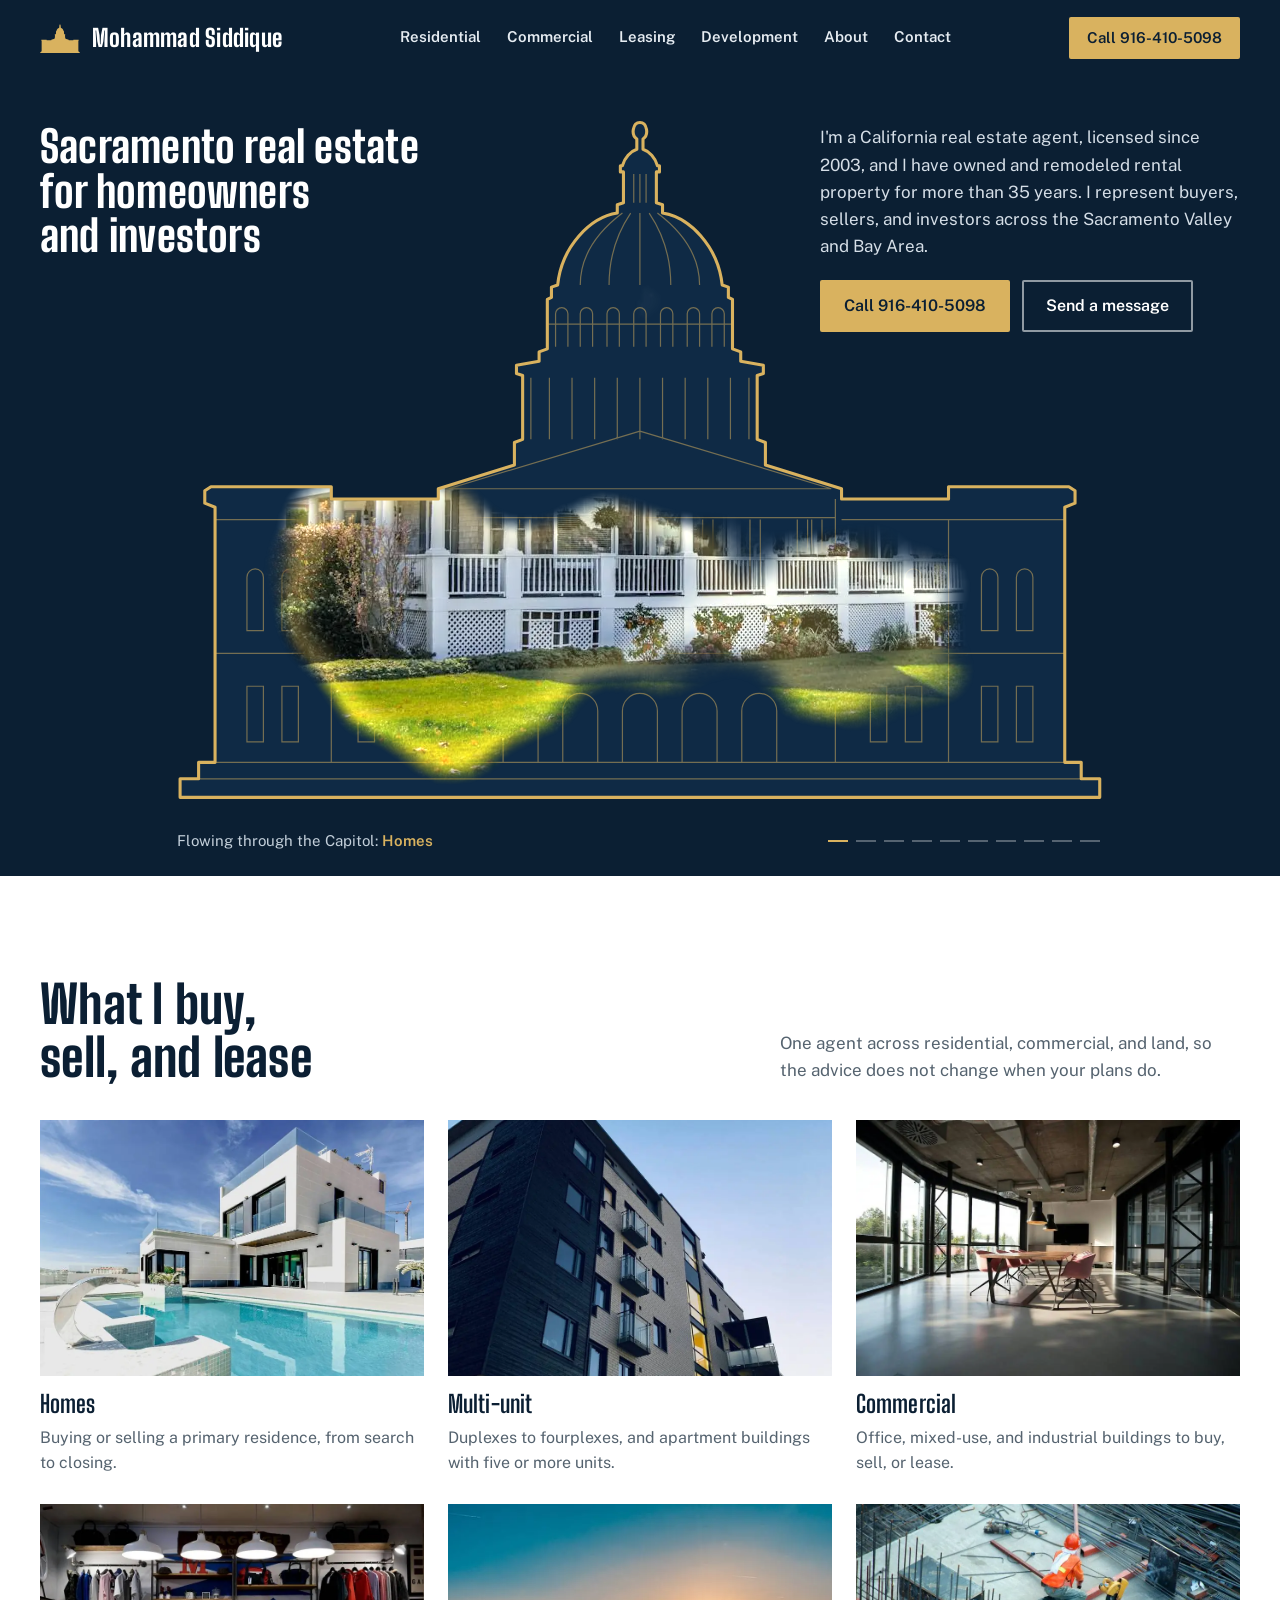
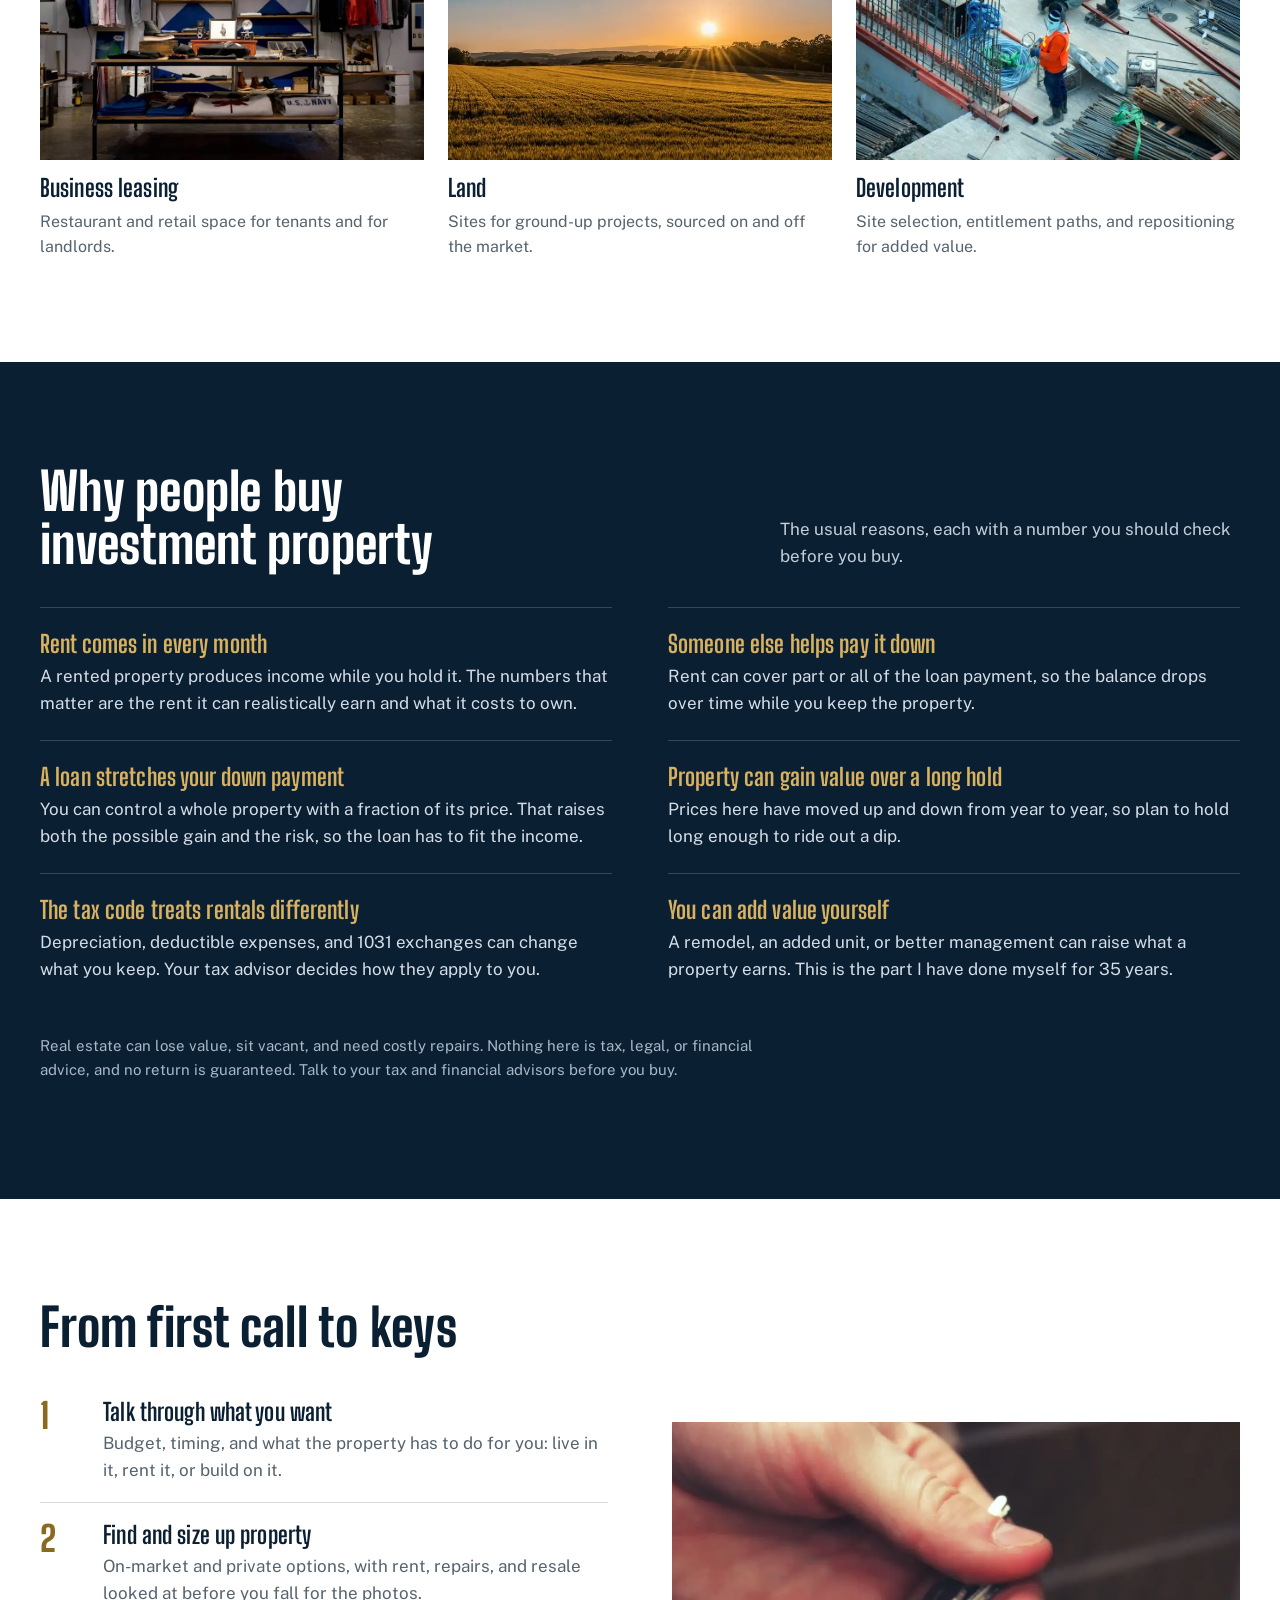
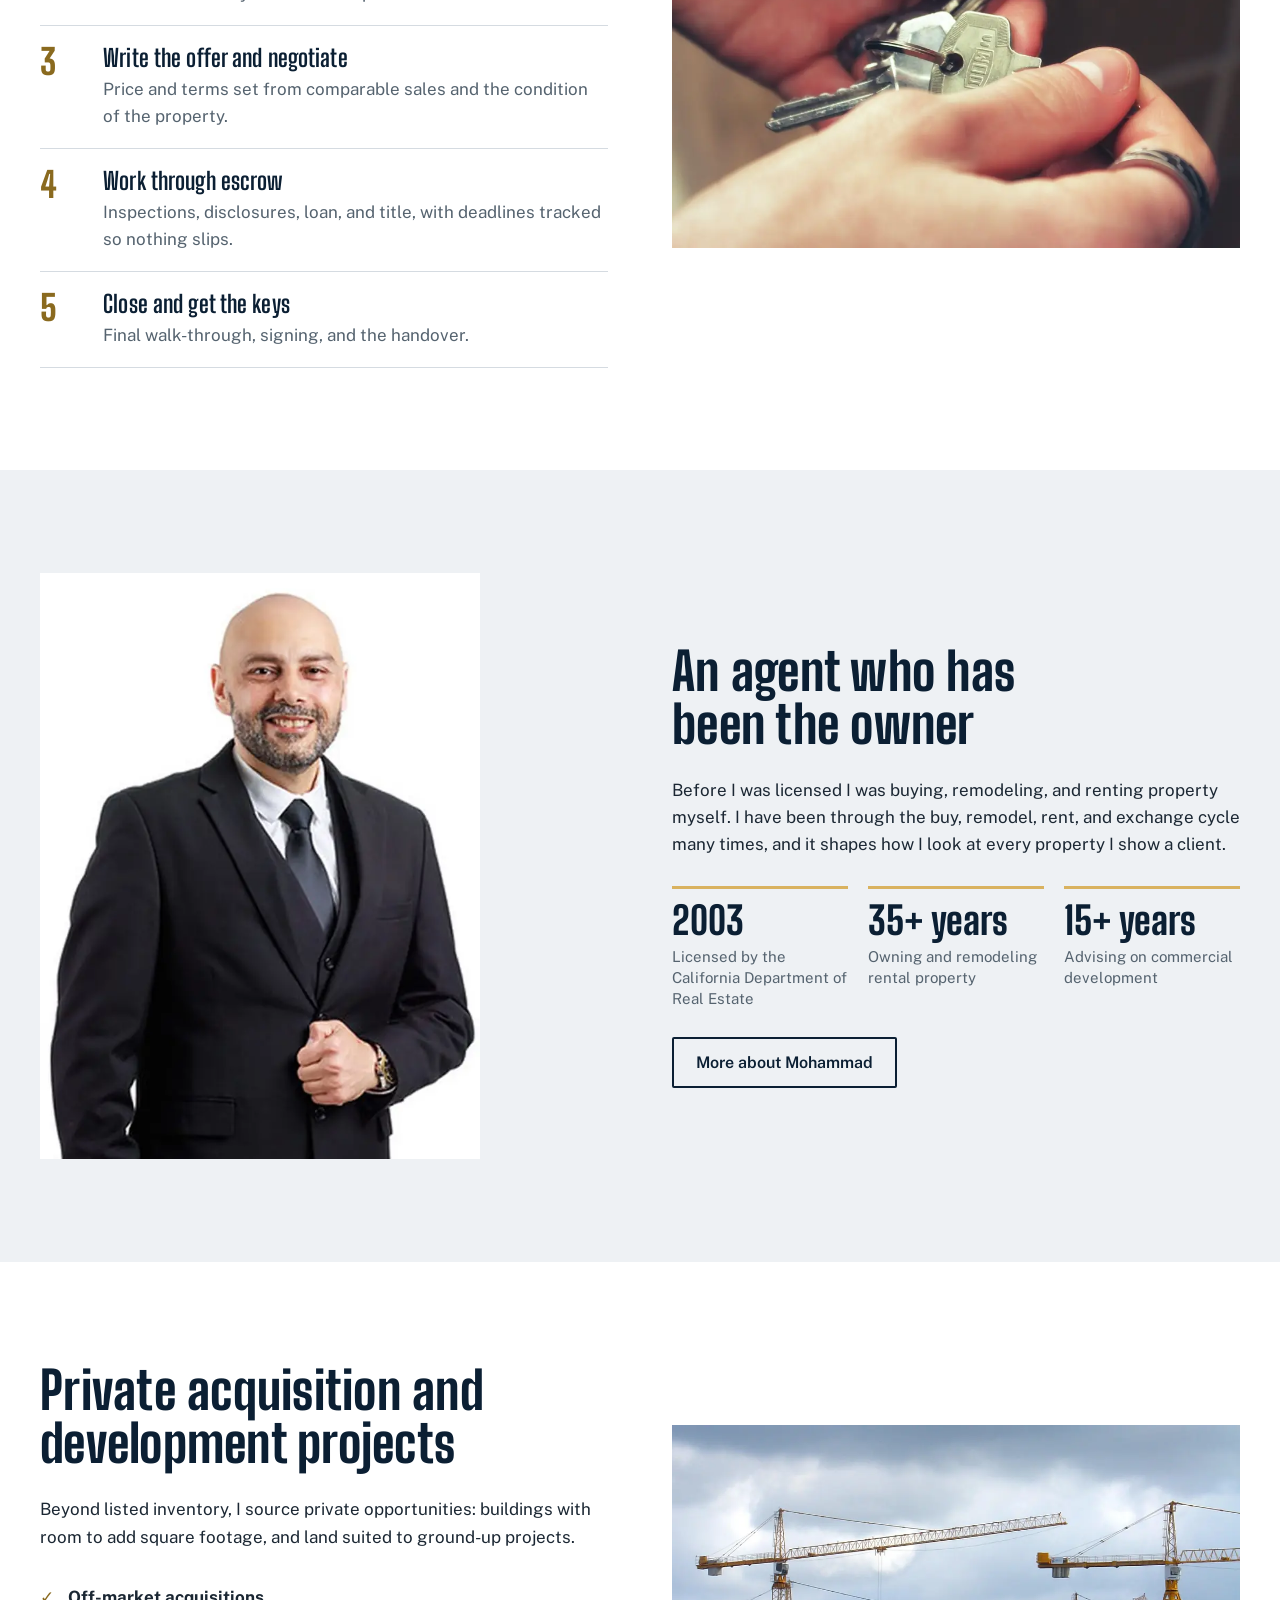
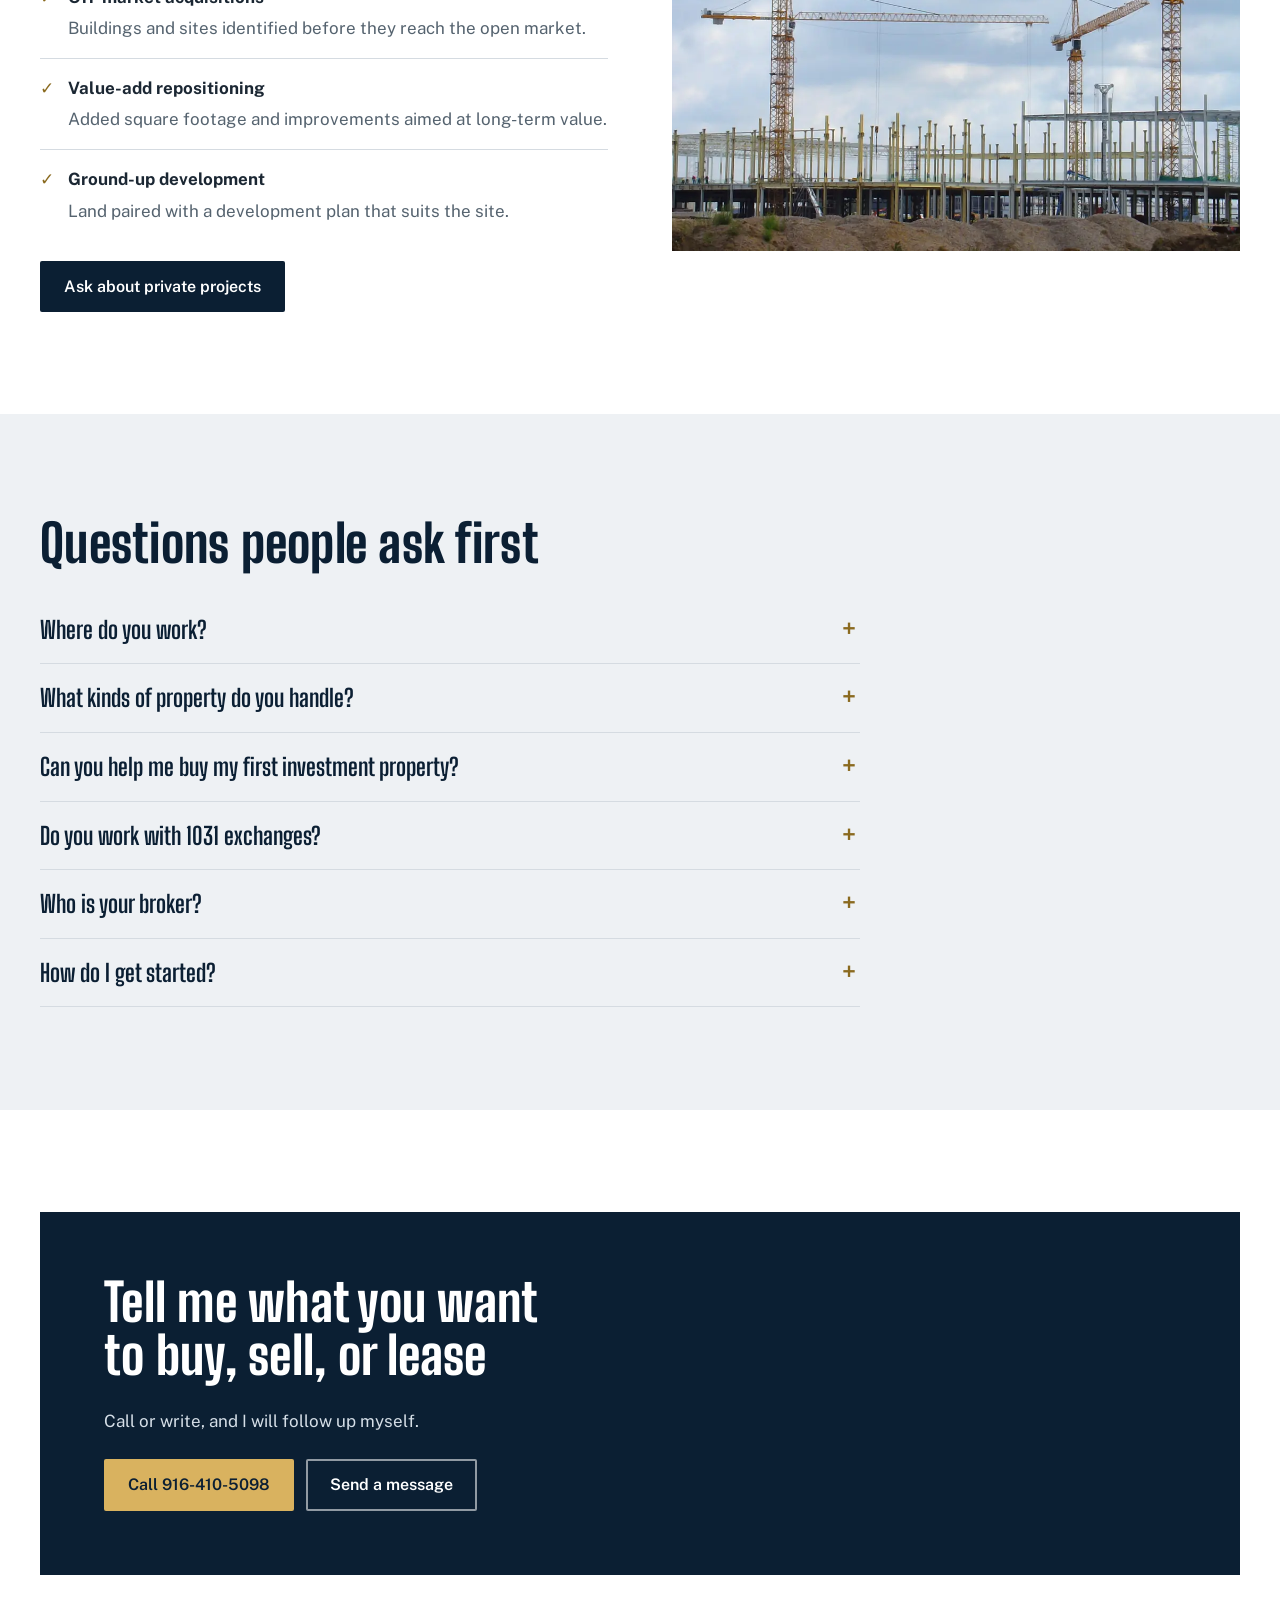
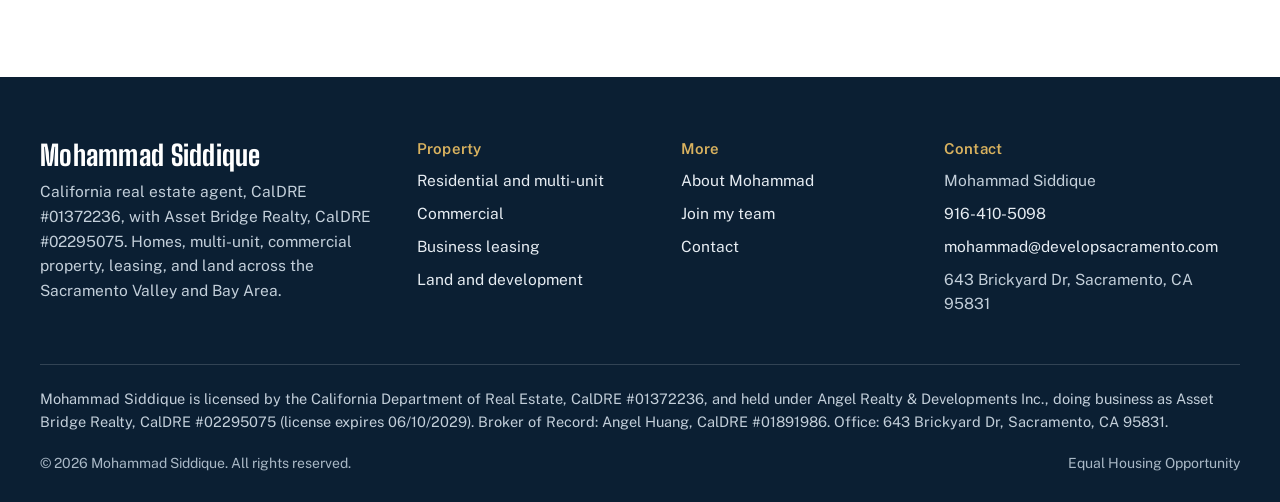
==== commit dca4d455: "developsacramento.com site: Capitol fluid design, agent pages, no Joyst mentions Transport branch fo" ====
--- a/index.html
+++ b/index.html
@@ -5,14 +5,14 @@
 <meta name="viewport" content="width=device-width, initial-scale=1.0">
 <title>Mohammad Siddique | Sacramento Real Estate Agent, CalDRE #01372236</title>
 <meta name="description" content="Sacramento real estate agent Mohammad Siddique, CalDRE #01372236, Asset Bridge Realty. Homes, investment property, multi-unit, commercial, leasing, and land in the Sacramento Valley and Bay Area.">
-<link rel="canonical" href="https://mohammadsiddique.com/">
+<link rel="canonical" href="https://developsacramento.com/">
 <meta name="theme-color" content="#0b1f33">
 <meta property="og:type" content="website">
 <meta property="og:site_name" content="Mohammad Siddique">
 <meta property="og:title" content="Mohammad Siddique | Sacramento Real Estate Agent, CalDRE #01372236">
 <meta property="og:description" content="Sacramento real estate agent Mohammad Siddique, CalDRE #01372236, Asset Bridge Realty. Homes, investment property, multi-unit, commercial, leasing, and land in the Sacramento Valley and Bay Area.">
-<meta property="og:url" content="https://mohammadsiddique.com/">
-<meta property="og:image" content="https://mohammadsiddique.com/assets/share-card.jpg">
+<meta property="og:url" content="https://developsacramento.com/">
+<meta property="og:image" content="https://developsacramento.com/assets/share-card.jpg">
 <meta property="og:image:width" content="1200">
 <meta property="og:image:height" content="630">
 <meta name="twitter:card" content="summary_large_image">
@@ -21,7 +21,7 @@
 <link rel="preconnect" href="https://fonts.gstatic.com" crossorigin>
 <link rel="stylesheet" href="https://fonts.googleapis.com/css2?family=Big+Shoulders+Display:wght@700;800&family=Public+Sans:wght@400;600&display=swap">
 <link rel="stylesheet" href="css/style.css">
-<script type="application/ld+json">[{"@context": "https://schema.org", "@type": "RealEstateAgent", "@id": "https://mohammadsiddique.com/#agent", "name": "Mohammad Siddique", "url": "https://mohammadsiddique.com/", "image": "https://mohammadsiddique.com/assets/photos/mohammad-siddique.webp", "telephone": "+1-916-410-5098", "email": "mohammad@developsacramento.com", "description": "California real estate agent, CalDRE #01372236, with Asset Bridge Realty. Homes, multi-unit, commercial property, business leasing, and land in the Sacramento Valley and Bay Area.", "address": {"@type": "PostalAddress", "streetAddress": "643 Brickyard Dr", "addressLocality": "Sacramento", "addressRegion": "CA", "postalCode": "95831", "addressCountry": "US"}, "areaServed": [{"@type": "City", "name": "Sacramento"}, {"@type": "City", "name": "Elk Grove"}, {"@type": "AdministrativeArea", "name": "Sacramento Valley"}, {"@type": "AdministrativeArea", "name": "San Francisco Bay Area"}], "knowsAbout": ["Residential real estate", "Investment property", "Multi-unit residential property", "Commercial real estate", "Restaurant and retail leasing", "Land acquisition", "Commercial development", "1031 exchange planning"], "identifier": {"@type": "PropertyValue", "name": "California DRE license", "value": "01372236"}, "parentOrganization": {"@type": "RealEstateAgent", "name": "Asset Bridge Realty", "legalName": "Angel Realty & Developments Inc.", "identifier": {"@type": "PropertyValue", "name": "California DRE license", "value": "02295075"}}}, {"@context": "https://schema.org", "@type": "WebSite", "name": "Mohammad Siddique", "url": "https://mohammadsiddique.com/"}, {"@context": "https://schema.org", "@type": "FAQPage", "mainEntity": [{"@type": "Question", "name": "Where do you work?", "acceptedAnswer": {"@type": "Answer", "text": "Across the Sacramento Valley, including Sacramento and Elk Grove, and in the Bay Area. If you are not sure whether your property is in range, call and ask."}}, {"@type": "Question", "name": "What kinds of property do you handle?", "acceptedAnswer": {"@type": "Answer", "text": "Single-family homes, duplexes to fourplexes, apartment buildings with five or more units, mixed-use and commercial buildings, restaurant and retail leases, and vacant land for development."}}, {"@type": "Question", "name": "Can you help me buy my first investment property?", "acceptedAnswer": {"@type": "Answer", "text": "Yes. I have owned and remodeled rental property for more than 35 years, so we can look at a property the way an owner would: what it rents for, what it needs, and what it costs to hold."}}, {"@type": "Question", "name": "Do you work with 1031 exchanges?", "acceptedAnswer": {"@type": "Answer", "text": "I help investors plan a sale and the replacement purchase around an exchange, and I have used exchanges on my own properties. The exchange itself runs through a qualified intermediary, and your tax advisor should confirm how the rules apply to you."}}, {"@type": "Question", "name": "Who is your broker?", "acceptedAnswer": {"@type": "Answer", "text": "My license, CalDRE #01372236, is held under Angel Realty & Developments Inc., doing business as Asset Bridge Realty, CalDRE #02295075."}}, {"@type": "Question", "name": "How do I get started?", "acceptedAnswer": {"@type": "Answer", "text": "Call 916-410-5098 or send a message from the contact page. Tell me what you want to buy, sell or lease, and I will follow up myself."}}]}]</script>
+<script type="application/ld+json">[{"@context": "https://schema.org", "@type": "RealEstateAgent", "@id": "https://developsacramento.com/#agent", "name": "Mohammad Siddique", "url": "https://developsacramento.com/", "image": "https://developsacramento.com/assets/photos/mohammad-siddique.webp", "telephone": "+1-916-410-5098", "email": "mohammad@developsacramento.com", "description": "California real estate agent, CalDRE #01372236, with Asset Bridge Realty. Homes, multi-unit, commercial property, business leasing, and land in the Sacramento Valley and Bay Area.", "address": {"@type": "PostalAddress", "streetAddress": "643 Brickyard Dr", "addressLocality": "Sacramento", "addressRegion": "CA", "postalCode": "95831", "addressCountry": "US"}, "areaServed": [{"@type": "City", "name": "Sacramento"}, {"@type": "City", "name": "Elk Grove"}, {"@type": "AdministrativeArea", "name": "Sacramento Valley"}, {"@type": "AdministrativeArea", "name": "San Francisco Bay Area"}], "knowsAbout": ["Residential real estate", "Investment property", "Multi-unit residential property", "Commercial real estate", "Restaurant and retail leasing", "Land acquisition", "Commercial development", "1031 exchange planning"], "identifier": {"@type": "PropertyValue", "name": "California DRE license", "value": "01372236"}, "parentOrganization": {"@type": "RealEstateAgent", "name": "Asset Bridge Realty", "legalName": "Angel Realty & Developments Inc.", "identifier": {"@type": "PropertyValue", "name": "California DRE license", "value": "02295075"}}}, {"@context": "https://schema.org", "@type": "WebSite", "name": "Mohammad Siddique", "url": "https://developsacramento.com/"}, {"@context": "https://schema.org", "@type": "FAQPage", "mainEntity": [{"@type": "Question", "name": "Where do you work?", "acceptedAnswer": {"@type": "Answer", "text": "Across the Sacramento Valley, including Sacramento and Elk Grove, and in the Bay Area. If you are not sure whether your property is in range, call and ask."}}, {"@type": "Question", "name": "What kinds of property do you handle?", "acceptedAnswer": {"@type": "Answer", "text": "Single-family homes, duplexes to fourplexes, apartment buildings with five or more units, mixed-use and commercial buildings, restaurant and retail leases, and vacant land for development."}}, {"@type": "Question", "name": "Can you help me buy my first investment property?", "acceptedAnswer": {"@type": "Answer", "text": "Yes. I have owned and remodeled rental property for more than 35 years, so we can look at a property the way an owner would: what it rents for, what it needs, and what it costs to hold."}}, {"@type": "Question", "name": "Do you work with 1031 exchanges?", "acceptedAnswer": {"@type": "Answer", "text": "I help investors plan a sale and the replacement purchase around an exchange, and I have used exchanges on my own properties. The exchange itself runs through a qualified intermediary, and your tax advisor should confirm how the rules apply to you."}}, {"@type": "Question", "name": "Who is your broker?", "acceptedAnswer": {"@type": "Answer", "text": "My license, CalDRE #01372236, is held under Angel Realty & Developments Inc., doing business as Asset Bridge Realty, CalDRE #02295075."}}, {"@type": "Question", "name": "How do I get started?", "acceptedAnswer": {"@type": "Answer", "text": "Call 916-410-5098 or send a message from the contact page. Tell me what you want to buy, sell or lease, and I will follow up myself."}}]}]</script>
 </head>
 <body>
 
@@ -159,17 +159,7 @@
   </div>
 </section>
 
-<section class="section section-alt" id="how-i-work">
-  <div class="container">
-    <div class="section-head">
-      <h2>How I work: Joyst</h2>
-      <p>My practice runs on Joyst, a platform that automates contracts, transaction coordination, marketing, and follow-up, so my time goes to clients and closings.</p>
-    </div>
-    <a href="platform.html" class="btn btn-ghost">See how it works</a>
-  </div>
-</section>
-
-<section class="section" id="about">
+<section class="section section-alt" id="about">
   <div class="container split">
     <img src="assets/photos/mohammad-siddique.webp" alt="Mohammad Siddique, California real estate agent" width="640" height="959" loading="lazy" decoding="async" class="portrait">
     <div>
@@ -185,7 +175,7 @@
   </div>
 </section>
 
-<section class="section section-alt" id="private-projects">
+<section class="section" id="private-projects">
   <div class="container split">
     <div>
       <h2>Private acquisition and development projects</h2>
@@ -201,7 +191,7 @@
   </div>
 </section>
 
-<section class="section" id="questions">
+<section class="section section-alt" id="questions">
   <div class="container">
     <h2>Questions people ask first</h2>
     <div class="faq">
@@ -215,7 +205,7 @@
   </div>
 </section>
 
-<section class="section section-alt">
+<section class="section">
   <div class="container">
     <div class="cta-banner">
       <h2>Tell me what you want to buy, sell, or lease</h2>
@@ -235,7 +225,7 @@
     <div class="footer-grid">
       <div class="footer-brand">
         <div class="brand-name">Mohammad Siddique</div>
-        <p>California real estate agent, CalDRE #01372236, with Asset Bridge Realty, CalDRE #02295075. Homes, multi-unit, commercial property, leasing, and land across the Sacramento Valley and Bay Area. My practice runs on Joyst.</p>
+        <p>California real estate agent, CalDRE #01372236, with Asset Bridge Realty, CalDRE #02295075. Homes, multi-unit, commercial property, leasing, and land across the Sacramento Valley and Bay Area.</p>
       </div>
       <div>
         <h4>Property</h4>
@@ -250,7 +240,6 @@
         <h4>More</h4>
         <ul>
           <li><a href="about.html">About Mohammad</a></li>
-          <li><a href="platform.html">How I work</a></li>
           <li><a href="join.html">Join my team</a></li>
           <li><a href="contact.html">Contact</a></li>
         </ul>
@@ -270,7 +259,6 @@
     </div>
     <div class="footer-bottom">
       <span>&copy; 2026 Mohammad Siddique. All rights reserved.</span>
-      <span>Powered by <a href="https://joystapp.com" style="color:inherit;text-decoration:underline;">joystapp.com</a></span>
       <span>Equal Housing Opportunity</span>
     </div>
   </div>
--- a/css/style.css
+++ b/css/style.css
@@ -1,4 +1,4 @@
-/* mohammadsiddique.com
+/* developsacramento.com
    Palette: river navy, dome gold, granite. Type: Big Shoulders Display + Public Sans. */
 
 :root {
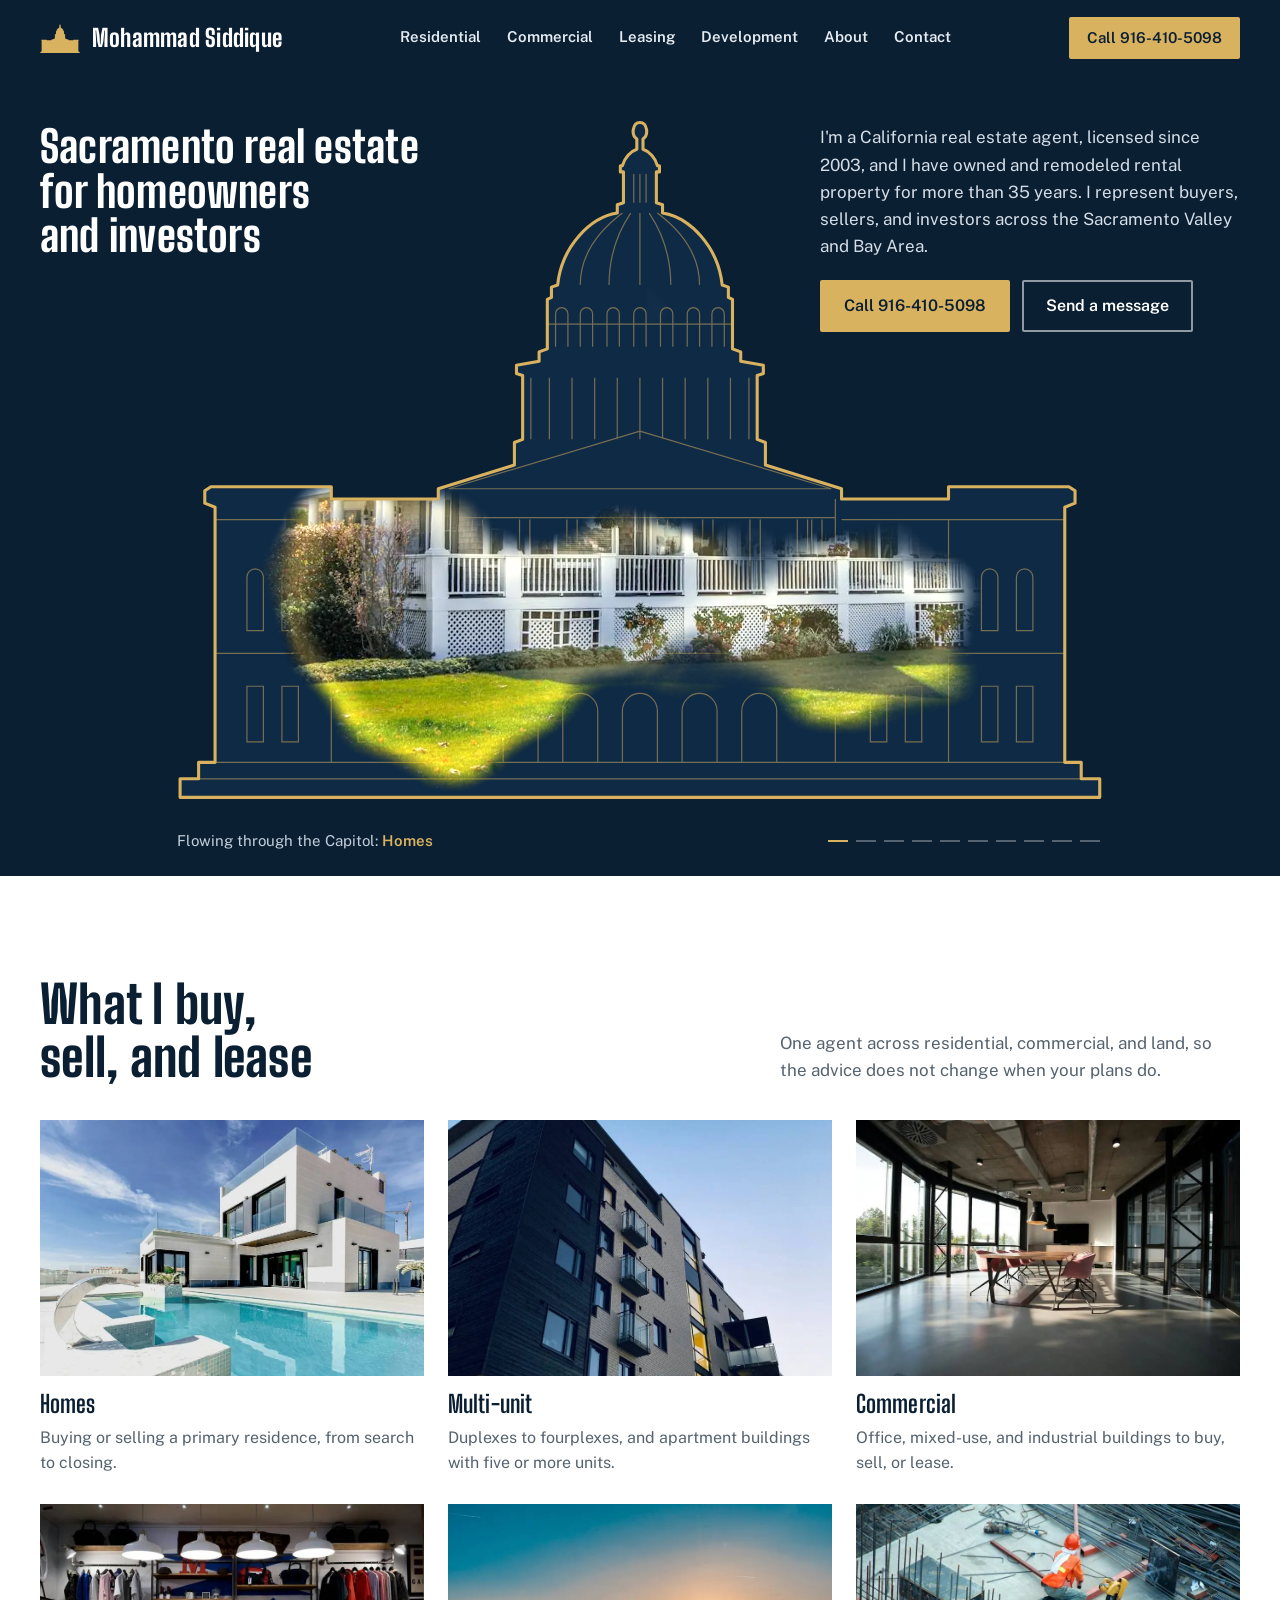
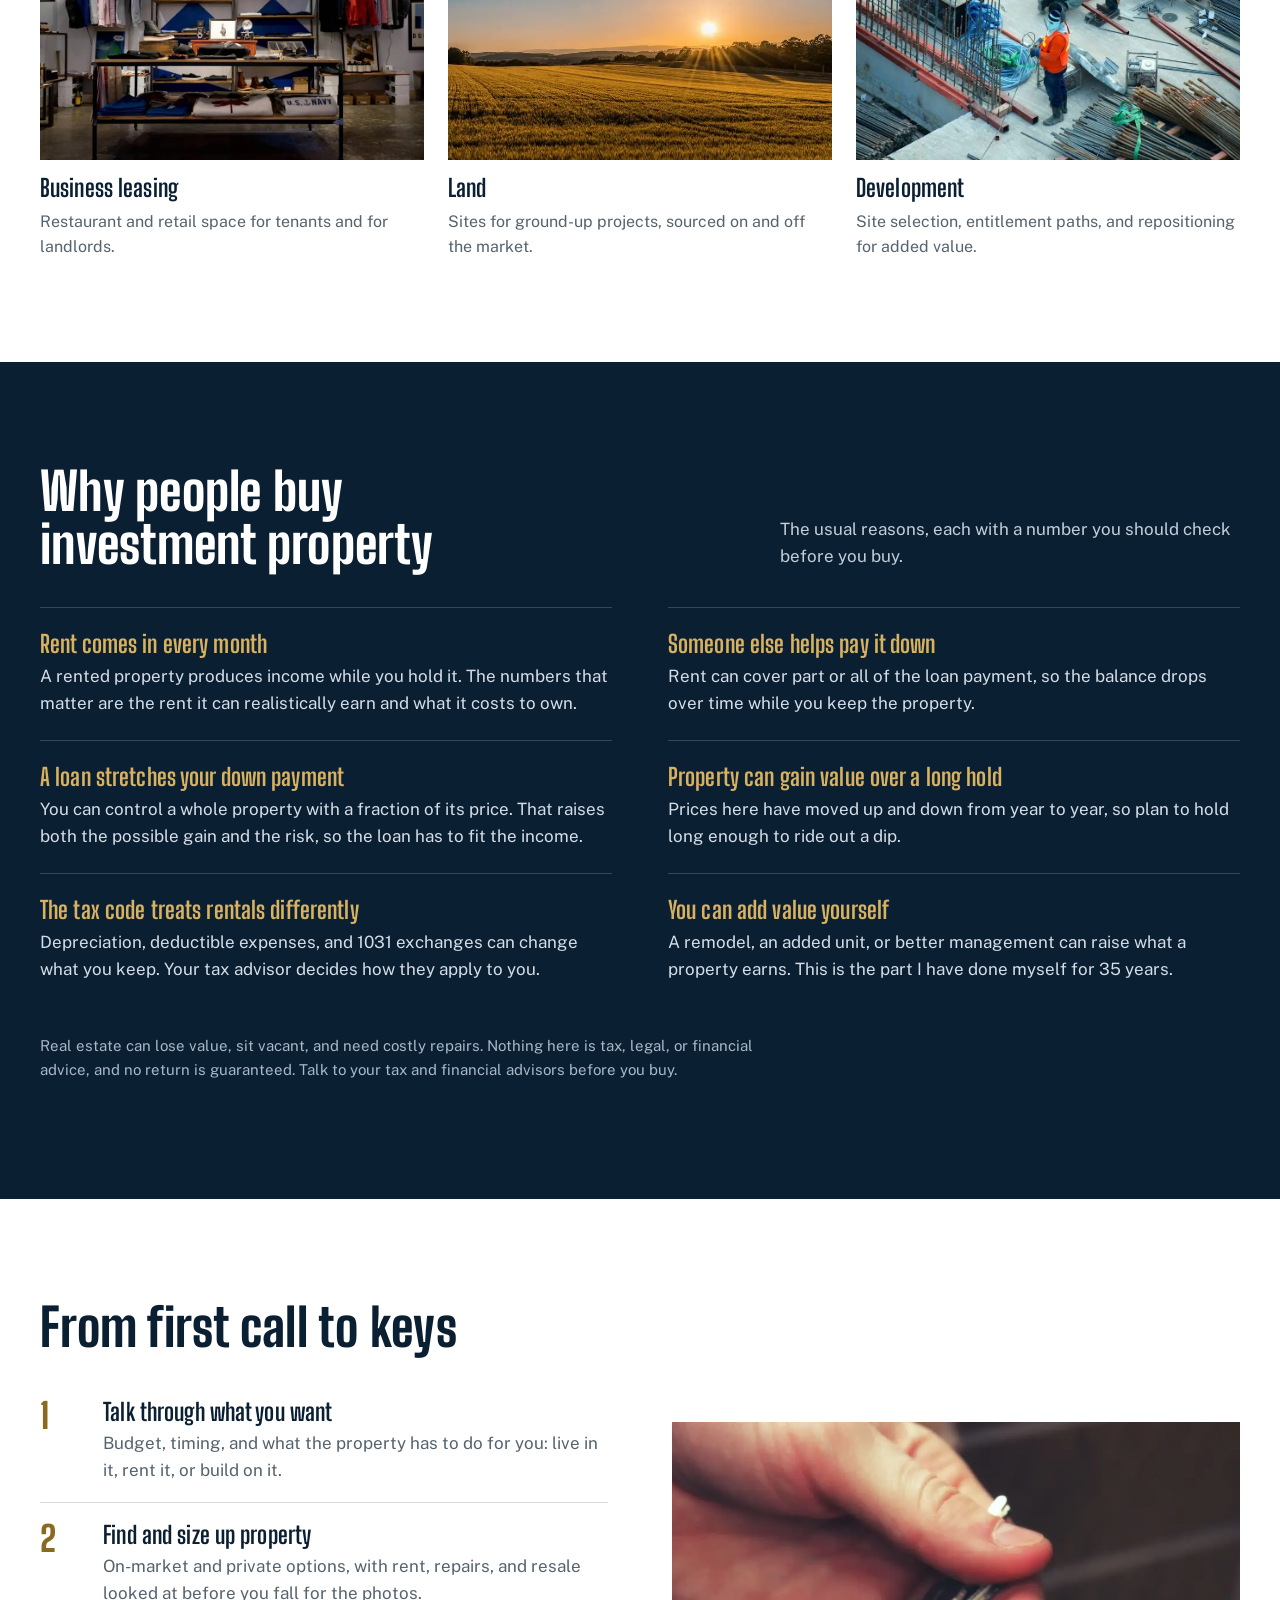
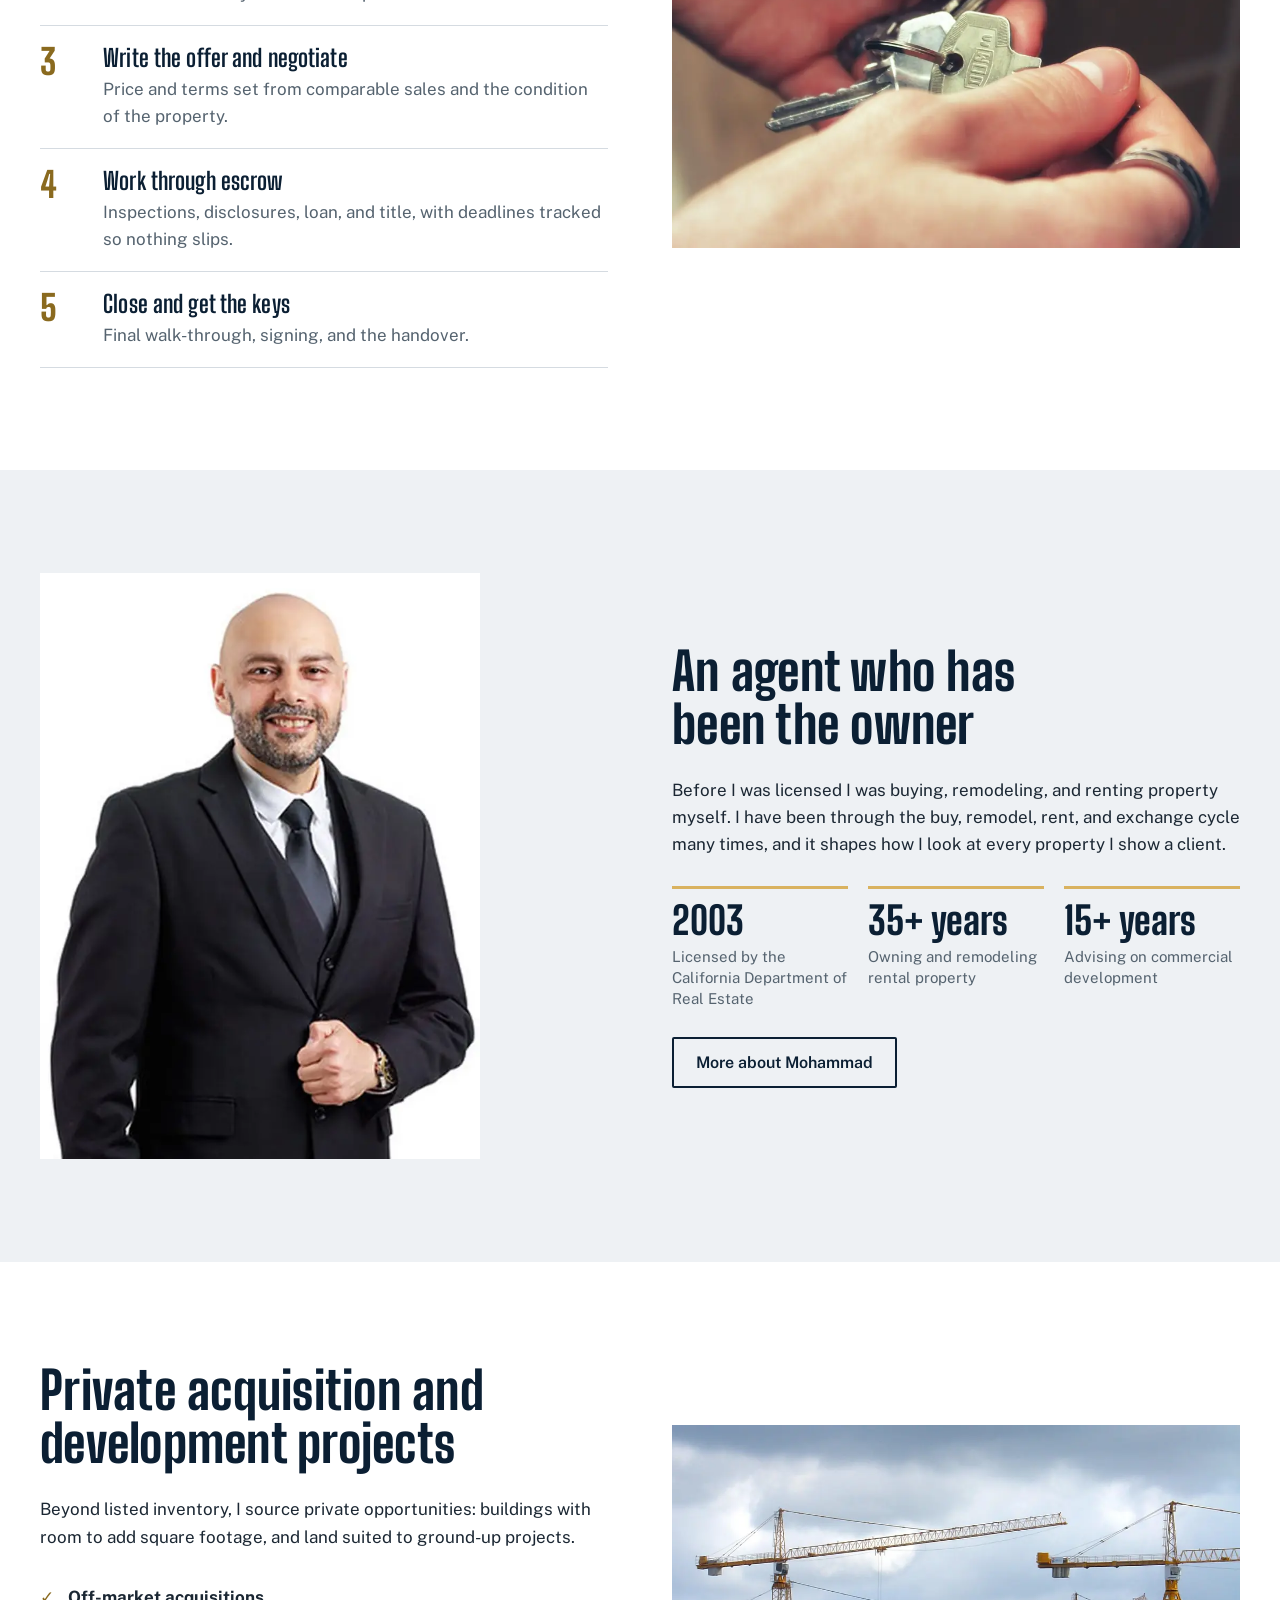
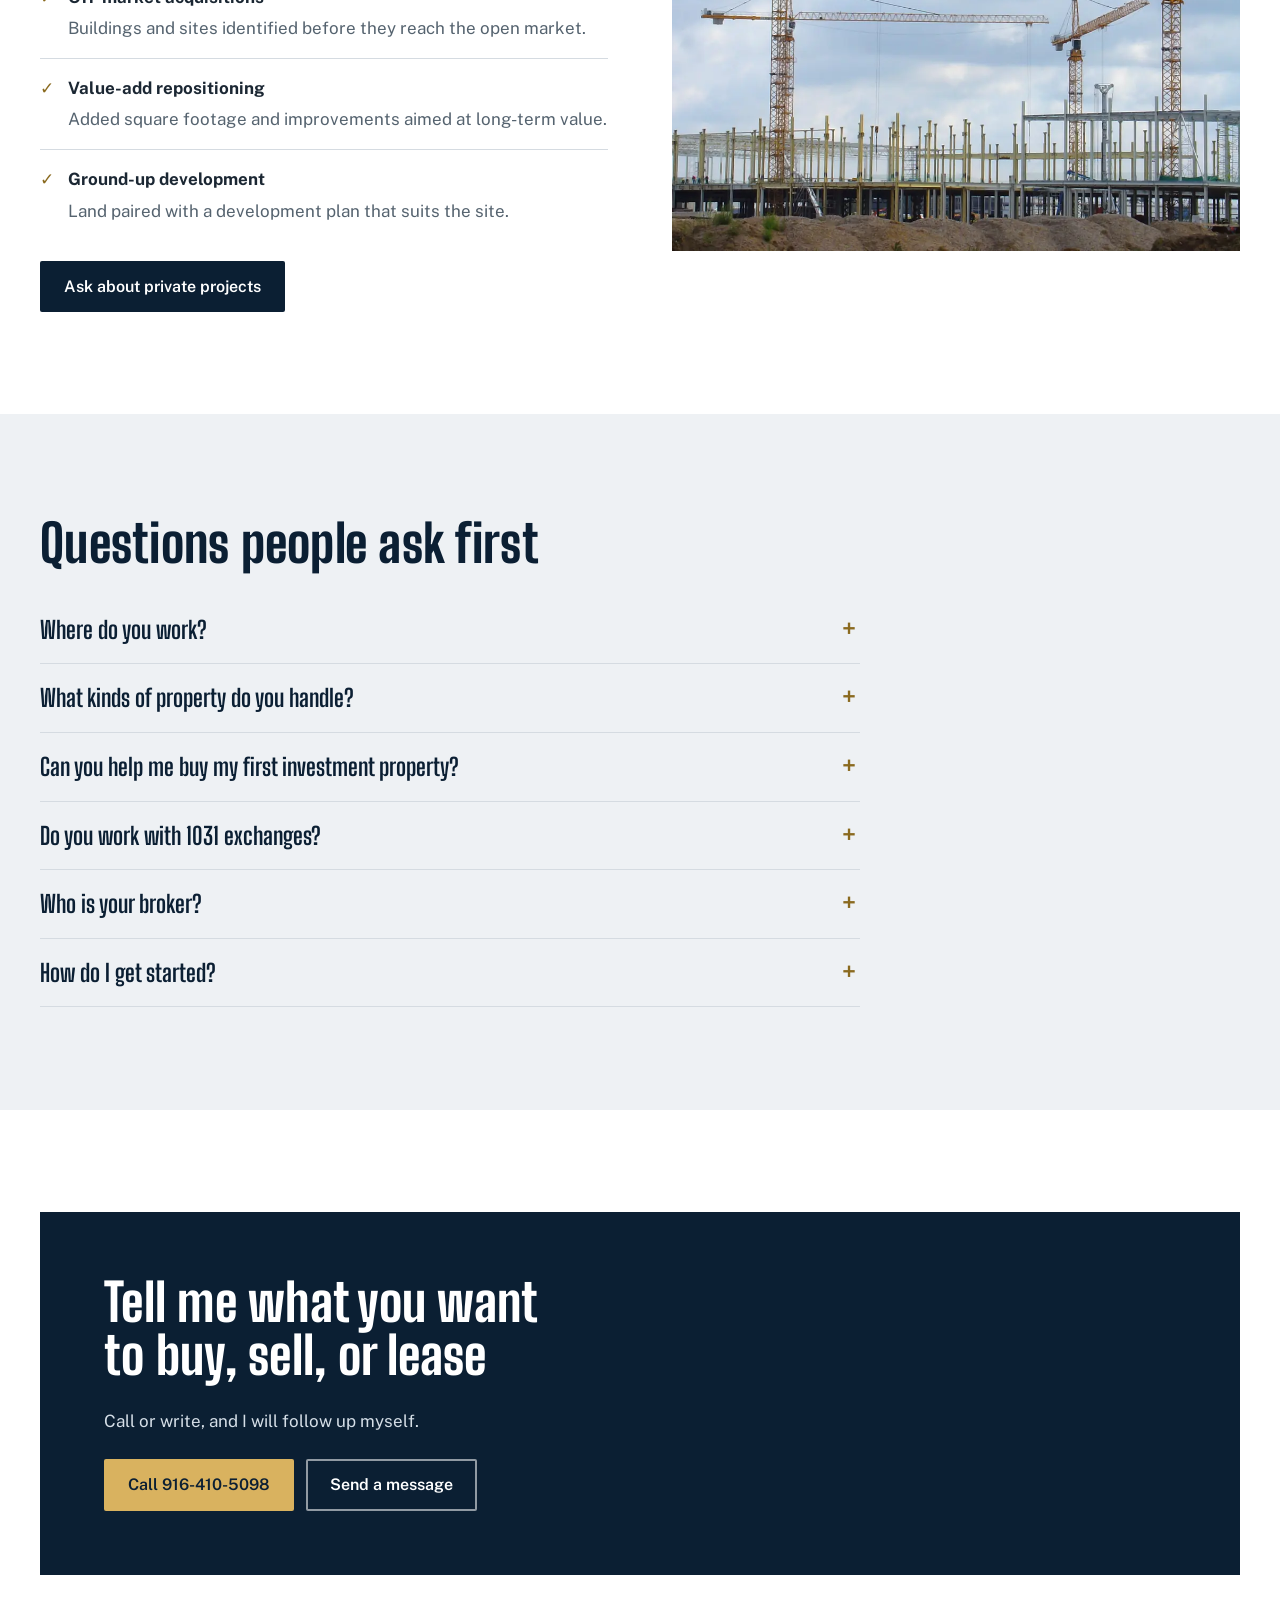
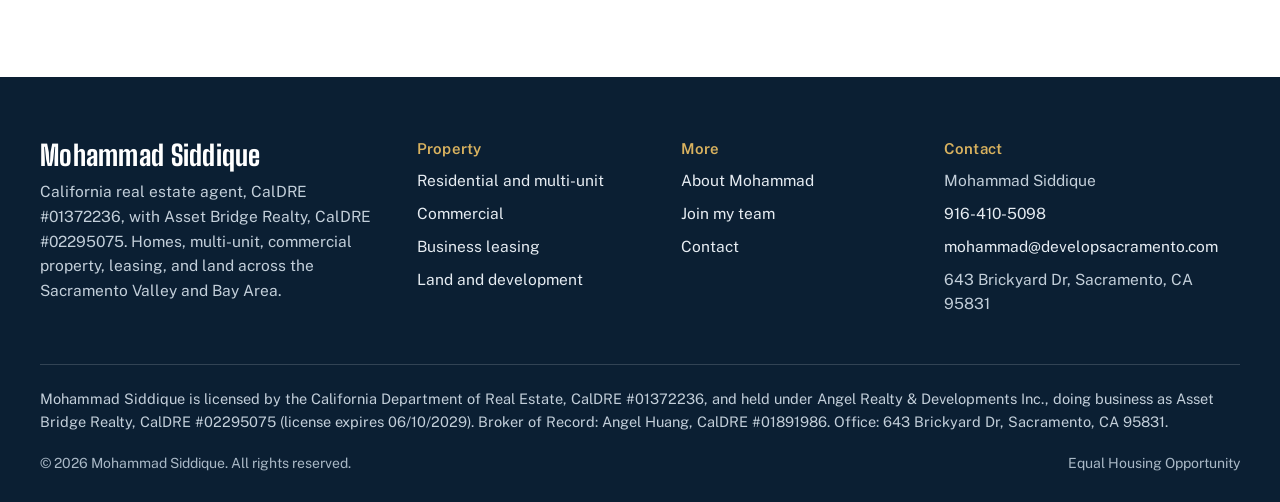
==== commit 16340ba0: "SEO wording: Sacramento-focused titles, descriptions and headlines About and Join point search engin" ====
--- a/index.html
+++ b/index.html
@@ -3,14 +3,14 @@
 <head>
 <meta charset="UTF-8">
 <meta name="viewport" content="width=device-width, initial-scale=1.0">
-<title>Mohammad Siddique | Sacramento Real Estate Agent, CalDRE #01372236</title>
-<meta name="description" content="Sacramento real estate agent Mohammad Siddique, CalDRE #01372236, Asset Bridge Realty. Homes, investment property, multi-unit, commercial, leasing, and land in the Sacramento Valley and Bay Area.">
+<title>Sacramento Homes, Investment Property &amp; Land | Mohammad Siddique</title>
+<meta name="description" content="Buy, sell, or invest in Sacramento real estate with agent Mohammad Siddique, CalDRE #01372236, Asset Bridge Realty. Homes, rental property, commercial buildings, leasing, and land.">
 <link rel="canonical" href="https://developsacramento.com/">
 <meta name="theme-color" content="#0b1f33">
 <meta property="og:type" content="website">
 <meta property="og:site_name" content="Mohammad Siddique">
-<meta property="og:title" content="Mohammad Siddique | Sacramento Real Estate Agent, CalDRE #01372236">
-<meta property="og:description" content="Sacramento real estate agent Mohammad Siddique, CalDRE #01372236, Asset Bridge Realty. Homes, investment property, multi-unit, commercial, leasing, and land in the Sacramento Valley and Bay Area.">
+<meta property="og:title" content="Sacramento Homes, Investment Property &amp; Land | Mohammad Siddique">
+<meta property="og:description" content="Buy, sell, or invest in Sacramento real estate with agent Mohammad Siddique, CalDRE #01372236, Asset Bridge Realty. Homes, rental property, commercial buildings, leasing, and land.">
 <meta property="og:url" content="https://developsacramento.com/">
 <meta property="og:image" content="https://developsacramento.com/assets/share-card.jpg">
 <meta property="og:image:width" content="1200">
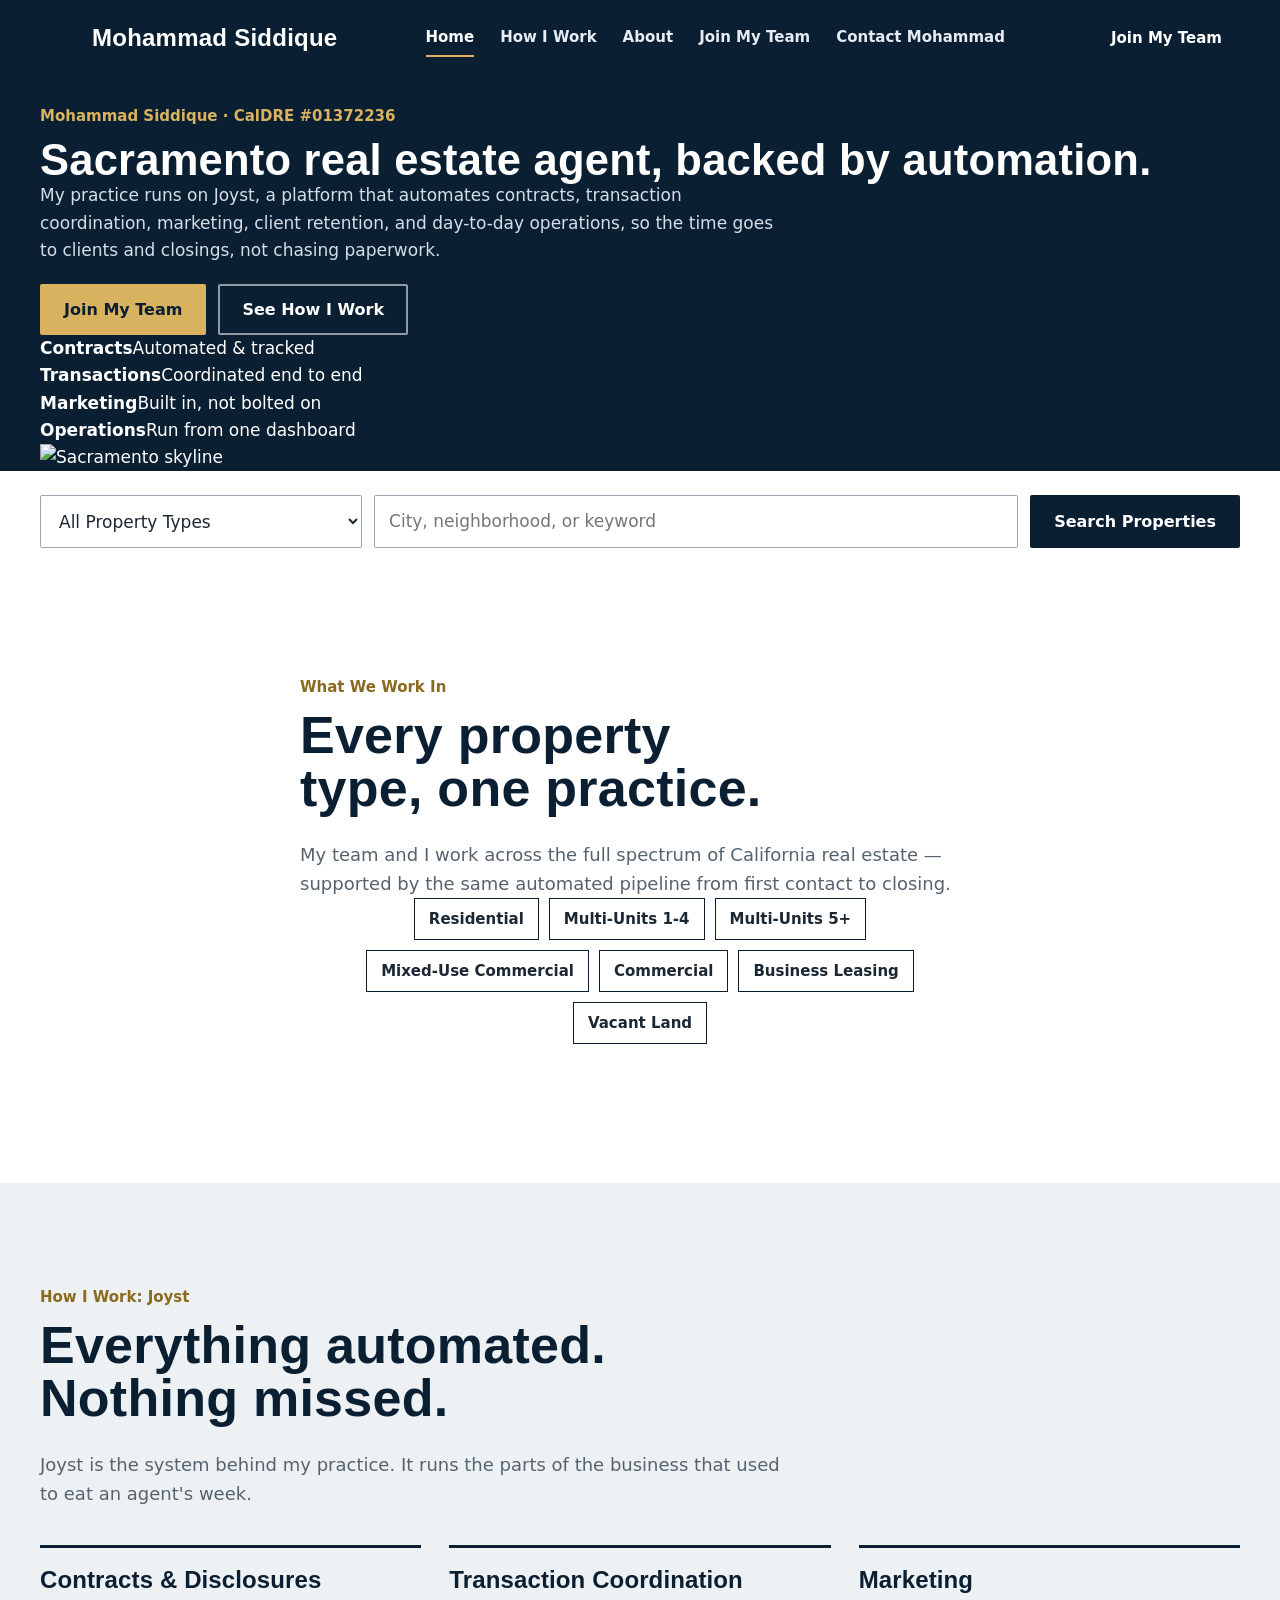
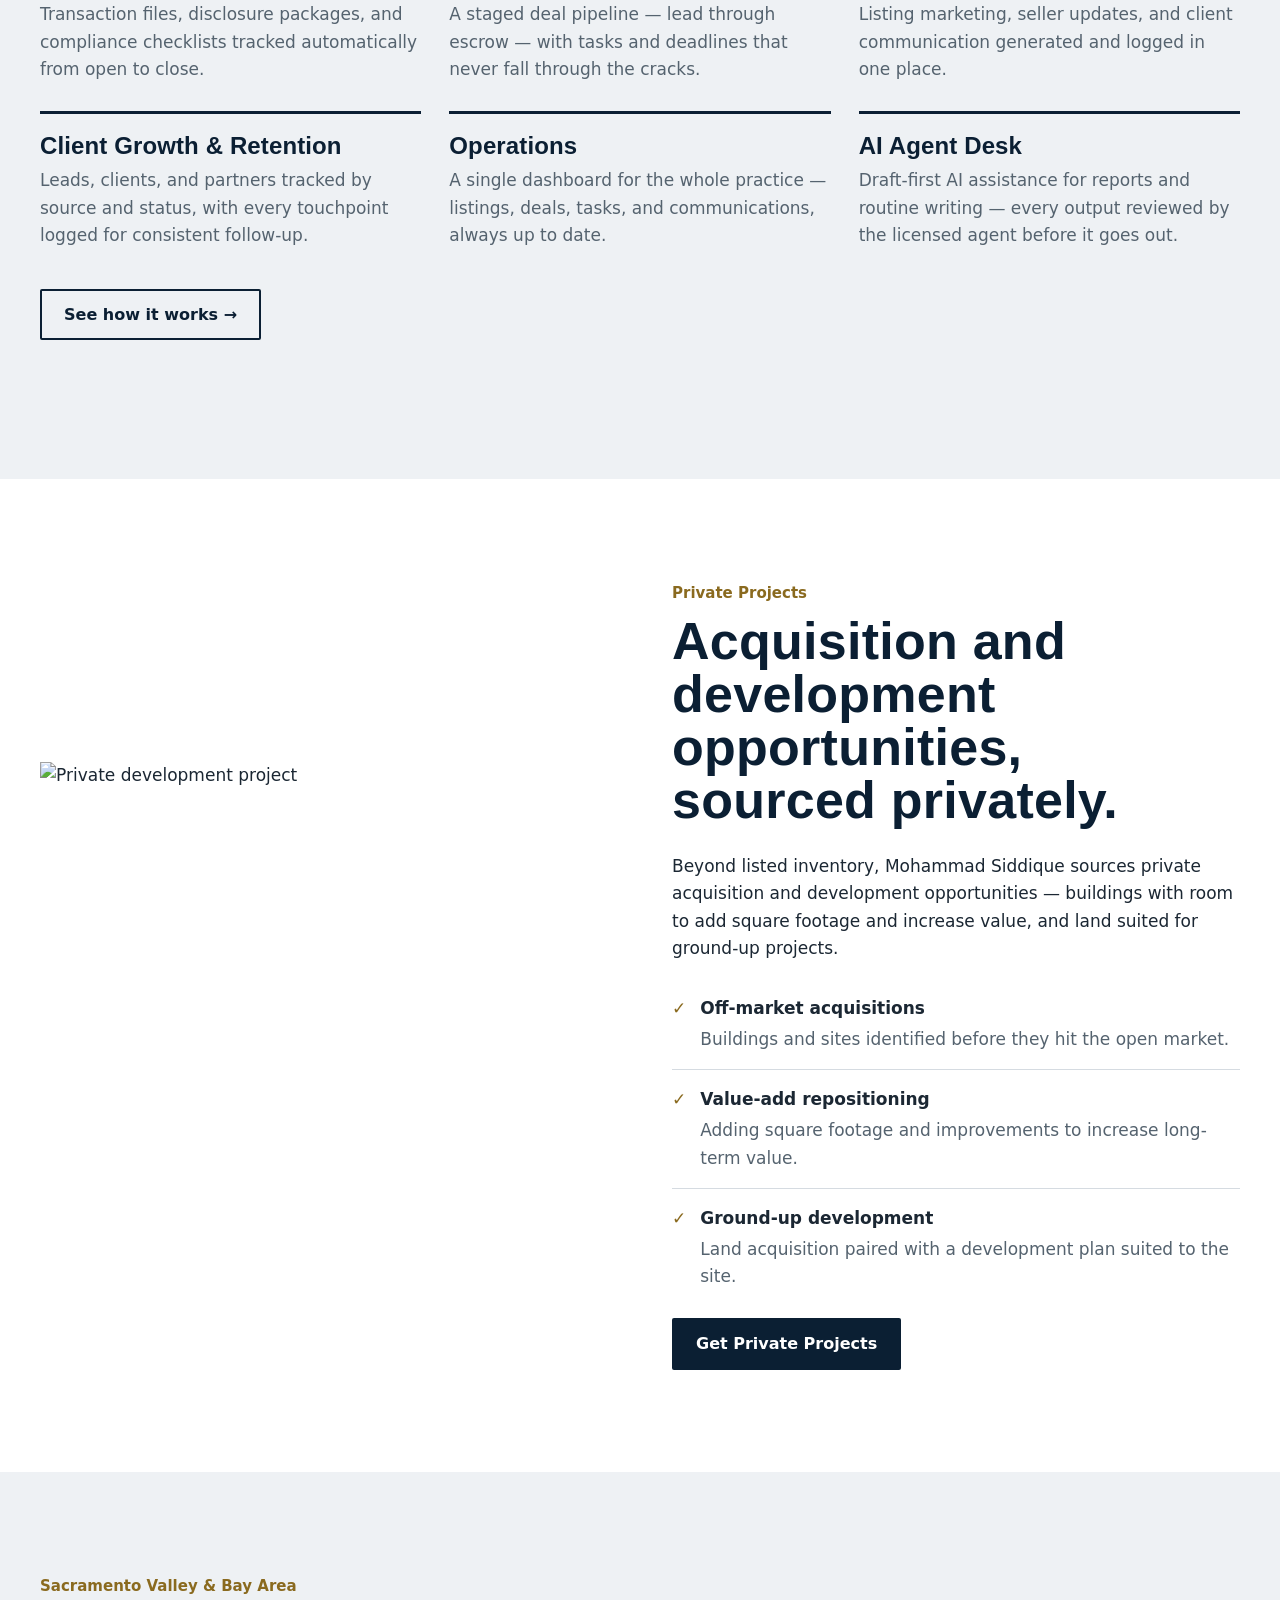
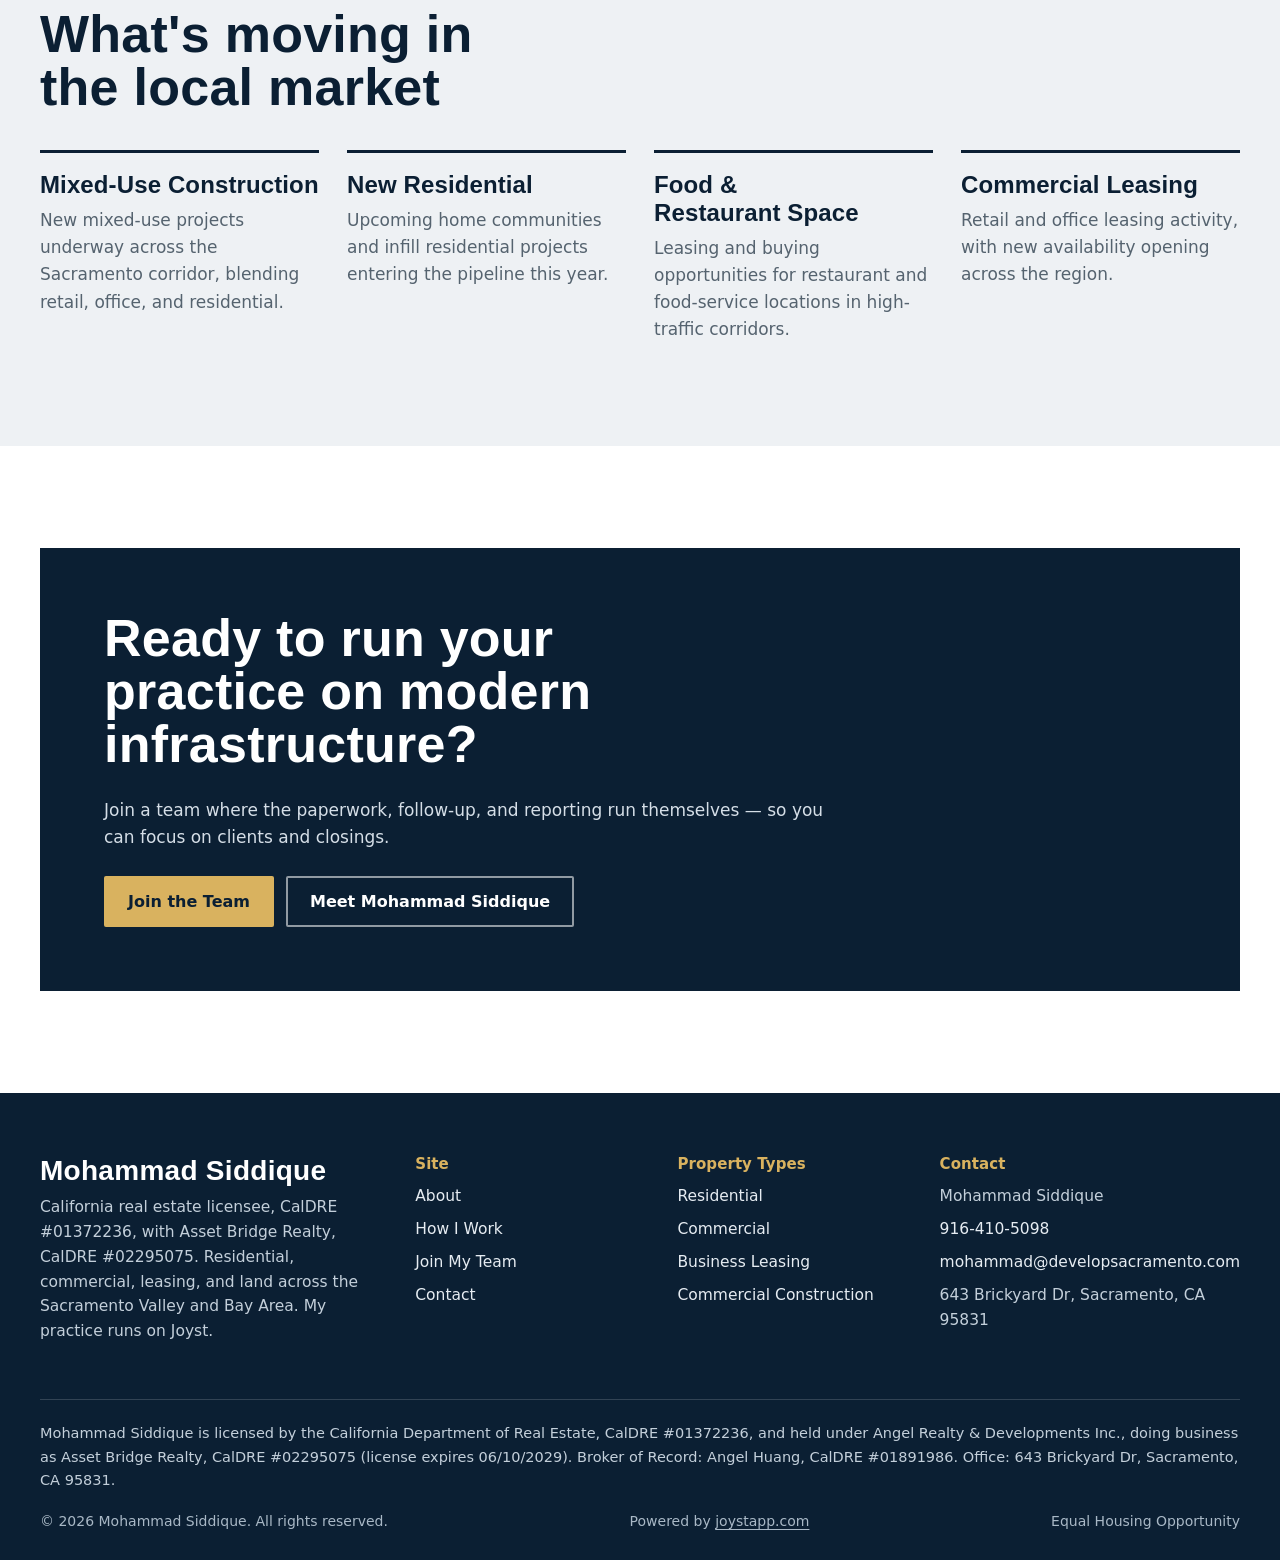
==== commit 1c701358: "SEO wording: Sacramento in page titles and the home headline Co-Authored-By: Claude Fable 5.1 <norep" ====
--- a/index.html
+++ b/index.html
@@ -3,252 +3,238 @@
 <head>
 <meta charset="UTF-8">
 <meta name="viewport" content="width=device-width, initial-scale=1.0">
-<title>Sacramento Homes, Investment Property &amp; Land | Mohammad Siddique</title>
-<meta name="description" content="Buy, sell, or invest in Sacramento real estate with agent Mohammad Siddique, CalDRE #01372236, Asset Bridge Realty. Homes, rental property, commercial buildings, leasing, and land.">
-<link rel="canonical" href="https://developsacramento.com/">
-<meta name="theme-color" content="#0b1f33">
+<title>Mohammad Siddique | Sacramento Real Estate Agent, Powered by Joyst</title>
+<meta name="description" content="Mohammad Siddique, CalDRE #01372236, Asset Bridge Realty: a Sacramento real estate agent whose practice runs on Joyst. Residential, commercial, leasing, and land.">
+<link rel="canonical" href="https://mohammadsiddique.com/">
 <meta property="og:type" content="website">
 <meta property="og:site_name" content="Mohammad Siddique">
-<meta property="og:title" content="Sacramento Homes, Investment Property &amp; Land | Mohammad Siddique">
-<meta property="og:description" content="Buy, sell, or invest in Sacramento real estate with agent Mohammad Siddique, CalDRE #01372236, Asset Bridge Realty. Homes, rental property, commercial buildings, leasing, and land.">
-<meta property="og:url" content="https://developsacramento.com/">
-<meta property="og:image" content="https://developsacramento.com/assets/share-card.jpg">
-<meta property="og:image:width" content="1200">
-<meta property="og:image:height" content="630">
+<meta property="og:title" content="Mohammad Siddique | Sacramento Real Estate Agent, Powered by Joyst">
+<meta property="og:description" content="Mohammad Siddique, CalDRE #01372236, Asset Bridge Realty: a Sacramento real estate agent whose practice runs on Joyst. Residential, commercial, leasing, and land.">
+<meta property="og:url" content="https://mohammadsiddique.com/">
+<meta property="og:image" content="https://mohammadsiddique.com/assets/images/hero-capitol.jpg">
 <meta name="twitter:card" content="summary_large_image">
-<link rel="icon" href="favicon.svg" type="image/svg+xml">
-<link rel="preconnect" href="https://fonts.googleapis.com">
-<link rel="preconnect" href="https://fonts.gstatic.com" crossorigin>
-<link rel="stylesheet" href="https://fonts.googleapis.com/css2?family=Big+Shoulders+Display:wght@700;800&family=Public+Sans:wght@400;600&display=swap">
+<script type="application/ld+json">[{"@context": "https://schema.org", "@type": "RealEstateAgent", "@id": "https://mohammadsiddique.com/#agent", "name": "Mohammad Siddique", "url": "https://mohammadsiddique.com/", "image": "https://mohammadsiddique.com/assets/images/mohammad-siddique.jpg", "telephone": "+1-916-410-5098", "email": "mohammad@developsacramento.com", "description": "California real estate agent, CalDRE #01372236, with Asset Bridge Realty. Residential, commercial, leasing, and land across the Sacramento Valley and Bay Area.", "address": {"@type": "PostalAddress", "streetAddress": "643 Brickyard Dr", "addressLocality": "Sacramento", "addressRegion": "CA", "postalCode": "95831", "addressCountry": "US"}, "areaServed": [{"@type": "City", "name": "Sacramento"}, {"@type": "AdministrativeArea", "name": "Sacramento Valley"}, {"@type": "AdministrativeArea", "name": "San Francisco Bay Area"}], "identifier": {"@type": "PropertyValue", "name": "California DRE license", "value": "01372236"}, "parentOrganization": {"@type": "RealEstateAgent", "name": "Asset Bridge Realty", "legalName": "Angel Realty & Developments Inc.", "identifier": {"@type": "PropertyValue", "name": "California DRE license", "value": "02295075"}}}, {"@context": "https://schema.org", "@type": "WebSite", "name": "Mohammad Siddique", "url": "https://mohammadsiddique.com/"}]</script>
 <link rel="stylesheet" href="css/style.css">
-<script type="application/ld+json">[{"@context": "https://schema.org", "@type": "RealEstateAgent", "@id": "https://developsacramento.com/#agent", "name": "Mohammad Siddique", "url": "https://developsacramento.com/", "image": "https://developsacramento.com/assets/photos/mohammad-siddique.webp", "telephone": "+1-916-410-5098", "email": "mohammad@developsacramento.com", "description": "California real estate agent, CalDRE #01372236, with Asset Bridge Realty. Homes, multi-unit, commercial property, business leasing, and land in the Sacramento Valley and Bay Area.", "address": {"@type": "PostalAddress", "streetAddress": "643 Brickyard Dr", "addressLocality": "Sacramento", "addressRegion": "CA", "postalCode": "95831", "addressCountry": "US"}, "areaServed": [{"@type": "City", "name": "Sacramento"}, {"@type": "City", "name": "Elk Grove"}, {"@type": "AdministrativeArea", "name": "Sacramento Valley"}, {"@type": "AdministrativeArea", "name": "San Francisco Bay Area"}], "knowsAbout": ["Residential real estate", "Investment property", "Multi-unit residential property", "Commercial real estate", "Restaurant and retail leasing", "Land acquisition", "Commercial development", "1031 exchange planning"], "identifier": {"@type": "PropertyValue", "name": "California DRE license", "value": "01372236"}, "parentOrganization": {"@type": "RealEstateAgent", "name": "Asset Bridge Realty", "legalName": "Angel Realty & Developments Inc.", "identifier": {"@type": "PropertyValue", "name": "California DRE license", "value": "02295075"}}}, {"@context": "https://schema.org", "@type": "WebSite", "name": "Mohammad Siddique", "url": "https://developsacramento.com/"}, {"@context": "https://schema.org", "@type": "FAQPage", "mainEntity": [{"@type": "Question", "name": "Where do you work?", "acceptedAnswer": {"@type": "Answer", "text": "Across the Sacramento Valley, including Sacramento and Elk Grove, and in the Bay Area. If you are not sure whether your property is in range, call and ask."}}, {"@type": "Question", "name": "What kinds of property do you handle?", "acceptedAnswer": {"@type": "Answer", "text": "Single-family homes, duplexes to fourplexes, apartment buildings with five or more units, mixed-use and commercial buildings, restaurant and retail leases, and vacant land for development."}}, {"@type": "Question", "name": "Can you help me buy my first investment property?", "acceptedAnswer": {"@type": "Answer", "text": "Yes. I have owned and remodeled rental property for more than 35 years, so we can look at a property the way an owner would: what it rents for, what it needs, and what it costs to hold."}}, {"@type": "Question", "name": "Do you work with 1031 exchanges?", "acceptedAnswer": {"@type": "Answer", "text": "I help investors plan a sale and the replacement purchase around an exchange, and I have used exchanges on my own properties. The exchange itself runs through a qualified intermediary, and your tax advisor should confirm how the rules apply to you."}}, {"@type": "Question", "name": "Who is your broker?", "acceptedAnswer": {"@type": "Answer", "text": "My license, CalDRE #01372236, is held under Angel Realty & Developments Inc., doing business as Asset Bridge Realty, CalDRE #02295075."}}, {"@type": "Question", "name": "How do I get started?", "acceptedAnswer": {"@type": "Answer", "text": "Call 916-410-5098 or send a message from the contact page. Tell me what you want to buy, sell or lease, and I will follow up myself."}}]}]</script>
 </head>
 <body>
 
-<a class="skip-link" href="#main">Skip to content</a>
 <header class="site-header">
   <div class="container">
-    <a href="index.html" class="brand" aria-label="Mohammad Siddique, home">
-      <span class="brand-mark"><svg viewBox="0 0 900 690" aria-hidden="true"><path fill="currentColor" d="M450.0 18.0 C457.0 18.0 459.0 30.0 453.0 34.0 L453.0 44.0 C459.0 46.0 465.0 52.0 467.0 60.0 L469.0 60.0 L469.0 66.0 L466.0 66.0 L466.0 96.0 L472.0 98.0 L472.0 106.0 C498.0 110.0 526.0 138.0 530.0 176.0 L536.0 178.0 L536.0 188.0 L540.0 190.0 L540.0 238.0 L548.0 241.0 L548.0 250.0 L570.0 254.0 L570.0 262.0 L564.0 264.0 L564.0 326.0 L572.0 329.0 L572.0 338.0 L572.0 351.0 L646.0 374.0 L646.0 384.0 L750.0 384.0 L750.0 372.0 L867.0 372.0 L873.0 376.0 L873.0 388.0 L863.0 392.0 L863.0 640.0 L879.0 640.0 L879.0 656.0 L897.0 656.0 L897.0 674.0 L3.0 674.0 L3.0 656.0 L21.0 656.0 L21.0 640.0 L37.0 640.0 L37.0 392.0 L27.0 388.0 L27.0 376.0 L33.0 372.0 L150.0 372.0 L150.0 384.0 L254.0 384.0 L254.0 374.0 L328.0 351.0 L328.0 338.0 L328.0 329.0 L336.0 326.0 L336.0 264.0 L330.0 262.0 L330.0 254.0 L352.0 250.0 L352.0 241.0 L360.0 238.0 L360.0 190.0 L364.0 188.0 L364.0 178.0 L370.0 176.0 C374.0 138.0 402.0 110.0 428.0 106.0 L428.0 98.0 L434.0 96.0 L434.0 66.0 L431.0 66.0 L431.0 60.0 L433.0 60.0 C435.0 52.0 441.0 46.0 447.0 44.0 L447.0 34.0 C441.0 30.0 443.0 18.0 450.0 18.0 Z"/></svg></span>
-      <span class="brand-text">
-        <span class="brand-name">Mohammad Siddique</span>
-      </span>
+    <a href="index.html" class="brand">
+      <div class="brand-mark">MS</div>
+      <div class="brand-text">
+        <div class="brand-name">Mohammad Siddique</div>
+      </div>
     </a>
-    <nav class="main-nav" id="main-nav" aria-label="Main">
-      <a href="residential.html" data-page="residential.html">Residential</a>
-      <a href="commercial.html" data-page="commercial.html">Commercial</a>
-      <a href="business-leases.html" data-page="business-leases.html">Leasing</a>
-      <a href="commercial-construction.html" data-page="commercial-construction.html">Development</a>
+    <nav class="main-nav">
+      <a href="index.html" data-page="index.html">Home</a>
+      <a href="platform.html" data-page="platform.html">How I Work</a>
       <a href="about.html" data-page="about.html">About</a>
-      <a href="contact.html" data-page="contact.html">Contact</a>
+      <a href="join.html" data-page="join.html">Join My Team</a>
+      <a href="contact.html" data-page="contact.html">Contact Mohammad</a>
     </nav>
     <div class="nav-cta">
-      <a href="tel:+19164105098" class="btn btn-gold">Call 916-410-5098</a>
-      <button class="nav-toggle" aria-label="Menu" aria-controls="main-nav" aria-expanded="false"><span></span><span></span><span></span></button>
+      <a href="join.html" class="btn btn-primary">Join My Team</a>
+      <button class="nav-toggle" aria-label="Toggle menu"><span></span><span></span><span></span></button>
     </div>
   </div>
 </header>
 
-<main id="main">
-
 <section class="hero">
   <div class="container">
-    <div class="hero-inner">
-      <div class="hero-head">
-        <h1>Sacramento real estate for homeowners and investors</h1>
-      </div>
-      <div class="capitol-stage" data-photos='[&quot;assets/photos/home-with-porch.webp&quot;, &quot;assets/photos/house-keys-handover.webp&quot;, &quot;assets/photos/commercial-towers.webp&quot;, &quot;assets/photos/handshake-new-home.webp&quot;, &quot;assets/photos/apartment-building.webp&quot;, &quot;assets/photos/land-at-sunrise.webp&quot;, &quot;assets/photos/signing-purchase-contract.webp&quot;, &quot;assets/photos/new-owners-moving-in.webp&quot;, &quot;assets/photos/construction-site.webp&quot;, &quot;assets/photos/restaurant-space.webp&quot;]' data-labels='[&quot;Homes&quot;, &quot;Keys handed over&quot;, &quot;Commercial property&quot;, &quot;A deal agreed&quot;, &quot;Multi-unit and apartments&quot;, &quot;Land&quot;, &quot;Contracts signed&quot;, &quot;Moving in&quot;, &quot;Development&quot;, &quot;Restaurant and retail leasing&quot;]'>
-        <div class="capitol-art">
-          <svg class="capitol" viewBox="0 0 900 690" role="img" aria-labelledby="cap-title">
-            <title id="cap-title">Line drawing of the California State Capitol. Photos of homes, commercial buildings, land, and closings flow through it.</title>
-            <path class="cap-fill" d="M450.0 18.0 C457.0 18.0 459.0 30.0 453.0 34.0 L453.0 44.0 C459.0 46.0 465.0 52.0 467.0 60.0 L469.0 60.0 L469.0 66.0 L466.0 66.0 L466.0 96.0 L472.0 98.0 L472.0 106.0 C498.0 110.0 526.0 138.0 530.0 176.0 L536.0 178.0 L536.0 188.0 L540.0 190.0 L540.0 238.0 L548.0 241.0 L548.0 250.0 L570.0 254.0 L570.0 262.0 L564.0 264.0 L564.0 326.0 L572.0 329.0 L572.0 338.0 L572.0 351.0 L646.0 374.0 L646.0 384.0 L750.0 384.0 L750.0 372.0 L867.0 372.0 L873.0 376.0 L873.0 388.0 L863.0 392.0 L863.0 640.0 L879.0 640.0 L879.0 656.0 L897.0 656.0 L897.0 674.0 L3.0 674.0 L3.0 656.0 L21.0 656.0 L21.0 640.0 L37.0 640.0 L37.0 392.0 L27.0 388.0 L27.0 376.0 L33.0 372.0 L150.0 372.0 L150.0 384.0 L254.0 384.0 L254.0 374.0 L328.0 351.0 L328.0 338.0 L328.0 329.0 L336.0 326.0 L336.0 264.0 L330.0 262.0 L330.0 254.0 L352.0 250.0 L352.0 241.0 L360.0 238.0 L360.0 190.0 L364.0 188.0 L364.0 178.0 L370.0 176.0 C374.0 138.0 402.0 110.0 428.0 106.0 L428.0 98.0 L434.0 96.0 L434.0 66.0 L431.0 66.0 L431.0 60.0 L433.0 60.0 C435.0 52.0 441.0 46.0 447.0 44.0 L447.0 34.0 C441.0 30.0 443.0 18.0 450.0 18.0 Z"/>
-            <path class="cap-lines" d="M450.0 318.0L636.0 374.0 M450.0 318.0L264.0 374.0 M264.0 374.0L636.0 374.0 M260.0 402.0L640.0 402.0 M467.0 404.0L467.0 520.0 M433.0 404.0L433.0 520.0 M477.0 404.0L477.0 520.0 M423.0 404.0L423.0 520.0 M511.0 404.0L511.0 520.0 M389.0 404.0L389.0 520.0 M521.0 404.0L521.0 520.0 M379.0 404.0L379.0 520.0 M557.0 404.0L557.0 520.0 M343.0 404.0L343.0 520.0 M567.0 404.0L567.0 520.0 M333.0 404.0L333.0 520.0 M603.0 404.0L603.0 520.0 M297.0 404.0L297.0 520.0 M613.0 404.0L613.0 520.0 M287.0 404.0L287.0 520.0 M617.0 404.0L617.0 520.0 M283.0 404.0L283.0 520.0 M627.0 404.0L627.0 520.0 M273.0 404.0L273.0 520.0 M260.0 520.0L640.0 520.0 M260.0 534.0L640.0 534.0 M640.0 384.0L640.0 640.0 M260.0 384.0L260.0 640.0 M433.0 640V590A17 17 0 0 1 467.0 590V640 M491.0 640V590A17 17 0 0 1 525.0 590V640 M375.0 640V590A17 17 0 0 1 409.0 590V640 M549.0 640V590A17 17 0 0 1 583.0 590V640 M317.0 640V590A17 17 0 0 1 351.0 590V640 M646.0 404.0L863.0 404.0 M254.0 404.0L37.0 404.0 M646.0 534.0L863.0 534.0 M254.0 534.0L37.0 534.0 M750.0 404.0L750.0 640.0 M150.0 404.0L150.0 640.0 M674.0 512V460A8 8 0 0 1 690.0 460V512Z M674.0 620V566H690.0V620Z M210.0 512V460A8 8 0 0 1 226.0 460V512Z M210.0 620V566H226.0V620Z M708.0 512V460A8 8 0 0 1 724.0 460V512Z M708.0 620V566H724.0V620Z M176.0 512V460A8 8 0 0 1 192.0 460V512Z M176.0 620V566H192.0V620Z M782.0 512V460A8 8 0 0 1 798.0 460V512Z M782.0 620V566H798.0V620Z M102.0 512V460A8 8 0 0 1 118.0 460V512Z M102.0 620V566H118.0V620Z M816.0 512V460A8 8 0 0 1 832.0 460V512Z M816.0 620V566H832.0V620Z M68.0 512V460A8 8 0 0 1 84.0 460V512Z M68.0 620V566H84.0V620Z M450.0 266.0L450.0 326.0 M472.0 266.0L472.0 326.0 M428.0 266.0L428.0 326.0 M494.0 266.0L494.0 326.0 M406.0 266.0L406.0 326.0 M516.0 266.0L516.0 326.0 M384.0 266.0L384.0 326.0 M538.0 266.0L538.0 326.0 M362.0 266.0L362.0 326.0 M556.0 266.0L556.0 326.0 M344.0 266.0L344.0 326.0 M360.0 214.0L540.0 214.0 M444.0 236V204A6 6 0 0 1 456.0 204V236 M470.0 236V204A6 6 0 0 1 482.0 204V236 M418.0 236V204A6 6 0 0 1 430.0 204V236 M496.0 236V204A6 6 0 0 1 508.0 204V236 M392.0 236V204A6 6 0 0 1 404.0 204V236 M520.0 236V204A6 6 0 0 1 532.0 204V236 M368.0 236V204A6 6 0 0 1 380.0 204V236 M450 106V176 M459.0 106C472.5 126 480.0 150 480.0 176 M441.0 106C427.5 126 420.0 150 420.0 176 M467.0 106C493.5 126 508.0 150 508.0 176 M433.0 106C406.5 126 392.0 150 392.0 176 M456.0 68.0L456.0 96.0 M444.0 68.0L444.0 96.0 M450.0 68.0L450.0 96.0 M21.0 656.0L879.0 656.0 M37.0 640.0L863.0 640.0"/>
-          </svg>
-          <img class="cap-fallback" src="assets/photos/home-with-porch.webp" alt="" width="1400" height="933">
-          <canvas class="cap-fluid" aria-hidden="true"></canvas>
-          <svg class="capitol cap-top" viewBox="0 0 900 690" aria-hidden="true"><path class="cap-outline" pathLength="1" d="M450.0 18.0 C457.0 18.0 459.0 30.0 453.0 34.0 L453.0 44.0 C459.0 46.0 465.0 52.0 467.0 60.0 L469.0 60.0 L469.0 66.0 L466.0 66.0 L466.0 96.0 L472.0 98.0 L472.0 106.0 C498.0 110.0 526.0 138.0 530.0 176.0 L536.0 178.0 L536.0 188.0 L540.0 190.0 L540.0 238.0 L548.0 241.0 L548.0 250.0 L570.0 254.0 L570.0 262.0 L564.0 264.0 L564.0 326.0 L572.0 329.0 L572.0 338.0 L572.0 351.0 L646.0 374.0 L646.0 384.0 L750.0 384.0 L750.0 372.0 L867.0 372.0 L873.0 376.0 L873.0 388.0 L863.0 392.0 L863.0 640.0 L879.0 640.0 L879.0 656.0 L897.0 656.0 L897.0 674.0 L3.0 674.0 L3.0 656.0 L21.0 656.0 L21.0 640.0 L37.0 640.0 L37.0 392.0 L27.0 388.0 L27.0 376.0 L33.0 372.0 L150.0 372.0 L150.0 384.0 L254.0 384.0 L254.0 374.0 L328.0 351.0 L328.0 338.0 L328.0 329.0 L336.0 326.0 L336.0 264.0 L330.0 262.0 L330.0 254.0 L352.0 250.0 L352.0 241.0 L360.0 238.0 L360.0 190.0 L364.0 188.0 L364.0 178.0 L370.0 176.0 C374.0 138.0 402.0 110.0 428.0 106.0 L428.0 98.0 L434.0 96.0 L434.0 66.0 L431.0 66.0 L431.0 60.0 L433.0 60.0 C435.0 52.0 441.0 46.0 447.0 44.0 L447.0 34.0 C441.0 30.0 443.0 18.0 450.0 18.0 Z"/></svg>
-        </div>
-        <div class="hero-caption">
-          <span>Flowing through the Capitol: <strong id="cap-label" aria-live="polite">Homes</strong></span>
-          <span class="hero-dots" id="cap-dots"><button type="button" aria-label="Show: Homes" aria-current="true"></button><button type="button" aria-label="Show: Keys handed over"></button><button type="button" aria-label="Show: Commercial property"></button><button type="button" aria-label="Show: A deal agreed"></button><button type="button" aria-label="Show: Multi-unit and apartments"></button><button type="button" aria-label="Show: Land"></button><button type="button" aria-label="Show: Contracts signed"></button><button type="button" aria-label="Show: Moving in"></button><button type="button" aria-label="Show: Development"></button><button type="button" aria-label="Show: Restaurant and retail leasing"></button></span>
-        </div>
-      </div>
-      <div class="hero-side">
-        <p class="lede">I'm a California real estate agent, licensed since 2003, and I have owned and remodeled rental property for more than 35 years. I represent buyers, sellers, and investors across the Sacramento Valley and Bay Area.</p>
-        <div class="btn-row">
-          <a href="tel:+19164105098" class="btn btn-gold">Call 916-410-5098</a>
-          <a href="contact.html" class="btn btn-outline-white">Send a message</a>
-        </div>
-      </div>
-    </div>
-  </div>
-</section>
-
-<section class="section" id="property">
-  <div class="container">
-    <div class="section-head">
-      <h2>What I buy, sell, and lease</h2>
-      <p>One agent across residential, commercial, and land, so the advice does not change when your plans do.</p>
-    </div>
-    <ul class="type-grid">
-      <li class="type-tile"><a href="residential.html">
-        <img src="assets/photos/modern-home-pool.webp" alt="Modern home with a pool" width="900" height="597" loading="lazy" decoding="async">
-        <h3>Homes</h3>
-        <p>Buying or selling a primary residence, from search to closing.</p>
-      </a></li>
-      <li class="type-tile"><a href="residential.html">
-        <img src="assets/photos/apartment-building.webp" alt="Apartment building" width="900" height="1200" loading="lazy" decoding="async">
-        <h3>Multi-unit</h3>
-        <p>Duplexes to fourplexes, and apartment buildings with five or more units.</p>
-      </a></li>
-      <li class="type-tile"><a href="commercial.html">
-        <img src="assets/photos/office-interior.webp" alt="Glass-walled office floor" width="900" height="601" loading="lazy" decoding="async">
-        <h3>Commercial</h3>
-        <p>Office, mixed-use, and industrial buildings to buy, sell, or lease.</p>
-      </a></li>
-      <li class="type-tile"><a href="business-leases.html">
-        <img src="assets/photos/retail-storefront.webp" alt="Retail shop interior" width="900" height="600" loading="lazy" decoding="async">
-        <h3>Business leasing</h3>
-        <p>Restaurant and retail space for tenants and for landlords.</p>
-      </a></li>
-      <li class="type-tile"><a href="commercial-construction.html">
-        <img src="assets/photos/land-at-sunrise.webp" alt="Open land at sunrise" width="900" height="506" loading="lazy" decoding="async">
-        <h3>Land</h3>
-        <p>Sites for ground-up projects, sourced on and off the market.</p>
-      </a></li>
-      <li class="type-tile"><a href="commercial-construction.html">
-        <img src="assets/photos/site-crew.webp" alt="Crew working on a construction site" width="900" height="595" loading="lazy" decoding="async">
-        <h3>Development</h3>
-        <p>Site selection, entitlement paths, and repositioning for added value.</p>
-      </a></li>
-    </ul>
-  </div>
-</section>
-
-<section class="section section-dark" id="investment-property">
-  <div class="container">
-    <div class="section-head">
-      <h2>Why people buy investment property</h2>
-      <p>The usual reasons, each with a number you should check before you buy.</p>
-    </div>
-    <ul class="reasons">
-        <li><h3>Rent comes in every month</h3><p>A rented property produces income while you hold it. The numbers that matter are the rent it can realistically earn and what it costs to own.</p></li>
-        <li><h3>Someone else helps pay it down</h3><p>Rent can cover part or all of the loan payment, so the balance drops over time while you keep the property.</p></li>
-        <li><h3>A loan stretches your down payment</h3><p>You can control a whole property with a fraction of its price. That raises both the possible gain and the risk, so the loan has to fit the income.</p></li>
-        <li><h3>Property can gain value over a long hold</h3><p>Prices here have moved up and down from year to year, so plan to hold long enough to ride out a dip.</p></li>
-        <li><h3>The tax code treats rentals differently</h3><p>Depreciation, deductible expenses, and 1031 exchanges can change what you keep. Your tax advisor decides how they apply to you.</p></li>
-        <li><h3>You can add value yourself</h3><p>A remodel, an added unit, or better management can raise what a property earns. This is the part I have done myself for 35 years.</p></li>
-    </ul>
-    <p class="fineprint">Real estate can lose value, sit vacant, and need costly repairs. Nothing here is tax, legal, or financial advice, and no return is guaranteed. Talk to your tax and financial advisors before you buy.</p>
-  </div>
-</section>
-
-<section class="section" id="buying">
+    <div class="hero-copy">
+      <span class="hero-eyebrow">Mohammad Siddique &middot; CalDRE #01372236</span>
+      <h1>Sacramento real estate agent, backed by automation.</h1>
+      <p class="lede">My practice runs on Joyst, a platform that automates contracts, transaction coordination, marketing, client retention, and day-to-day operations, so the time goes to clients and closings, not chasing paperwork.</p>
+      <div class="btn-row">
+        <a href="join.html" class="btn btn-white">Join My Team</a>
+        <a href="platform.html" class="btn btn-outline-white">See How I Work</a>
+      </div>
+      <div class="hero-stats">
+        <div class="hero-stat"><strong>Contracts</strong><span>Automated &amp; tracked</span></div>
+        <div class="hero-stat"><strong>Transactions</strong><span>Coordinated end to end</span></div>
+        <div class="hero-stat"><strong>Marketing</strong><span>Built in, not bolted on</span></div>
+        <div class="hero-stat"><strong>Operations</strong><span>Run from one dashboard</span></div>
+      </div>
+    </div>
+    <div class="hero-figure">
+      <img src="assets/images/hero-capitol.jpg" alt="Sacramento skyline">
+    </div>
+  </div>
+</section>
+
+<!-- Search bar -->
+<div class="container">
+  <form class="search-bar" data-form data-subject="Property search inquiry">
+    <select name="Property Type" aria-label="Property type">
+      <option value="">All Property Types</option>
+      <option>Residential</option>
+      <option>Multi-Units 1-4</option>
+      <option>Multi-Units 5+</option>
+      <option>Mixed-Use Commercial</option>
+      <option>Commercial</option>
+      <option>Business Leasing</option>
+      <option>Vacant Land</option>
+    </select>
+    <input type="text" name="Location / Keyword" placeholder="City, neighborhood, or keyword">
+    <button type="submit" class="btn btn-primary">Search Properties</button>
+  </form>
+</div>
+
+<!-- Property types -->
+<section class="section">
+  <div class="container section-center">
+    <span class="eyebrow">What We Work In</span>
+    <h2>Every property type, one practice.</h2>
+    <p class="section-intro" style="margin-left:auto;margin-right:auto;">My team and I work across the full spectrum of California real estate — supported by the same automated pipeline from first contact to closing.</p>
+    <div class="type-strip" style="justify-content:center;">
+      <span class="type-chip">Residential</span>
+      <span class="type-chip">Multi-Units 1-4</span>
+      <span class="type-chip">Multi-Units 5+</span>
+      <span class="type-chip">Mixed-Use Commercial</span>
+      <span class="type-chip">Commercial</span>
+      <span class="type-chip">Business Leasing</span>
+      <span class="type-chip">Vacant Land</span>
+    </div>
+  </div>
+</section>
+
+<!-- Automation pillars -->
+<section class="section section-alt">
+  <div class="container">
+    <div class="section-center">
+      <span class="eyebrow">How I Work: Joyst</span>
+      <h2>Everything automated. Nothing missed.</h2>
+      <p class="section-intro" style="margin-left:auto;margin-right:auto;">Joyst is the system behind my practice. It runs the parts of the business that used to eat an agent's week.</p>
+    </div>
+    <div class="grid grid-3">
+      <div class="card">
+        <div class="card-icon">&#128196;</div>
+        <h3>Contracts &amp; Disclosures</h3>
+        <p>Transaction files, disclosure packages, and compliance checklists tracked automatically from open to close.</p>
+      </div>
+      <div class="card">
+        <div class="card-icon">&#128260;</div>
+        <h3>Transaction Coordination</h3>
+        <p>A staged deal pipeline — lead through escrow — with tasks and deadlines that never fall through the cracks.</p>
+      </div>
+      <div class="card">
+        <div class="card-icon">&#128226;</div>
+        <h3>Marketing</h3>
+        <p>Listing marketing, seller updates, and client communication generated and logged in one place.</p>
+      </div>
+      <div class="card">
+        <div class="card-icon">&#129309;</div>
+        <h3>Client Growth &amp; Retention</h3>
+        <p>Leads, clients, and partners tracked by source and status, with every touchpoint logged for consistent follow-up.</p>
+      </div>
+      <div class="card">
+        <div class="card-icon">&#9881;&#65039;</div>
+        <h3>Operations</h3>
+        <p>A single dashboard for the whole practice — listings, deals, tasks, and communications, always up to date.</p>
+      </div>
+      <div class="card">
+        <div class="card-icon">&#129302;</div>
+        <h3>AI Agent Desk</h3>
+        <p>Draft-first AI assistance for reports and routine writing — every output reviewed by the licensed agent before it goes out.</p>
+      </div>
+    </div>
+    <div class="section-center" style="margin-top:40px;">
+      <a href="platform.html" class="btn btn-ghost">See how it works &rarr;</a>
+    </div>
+  </div>
+</section>
+
+<!-- Private projects -->
+<section class="section">
   <div class="container split">
+    <img src="assets/images/construction.jpg" alt="Private development project">
     <div>
-      <h2>From first call to keys</h2>
-      <ol class="steps">
-          <li><h3>Talk through what you want</h3><p>Budget, timing, and what the property has to do for you: live in it, rent it, or build on it.</p></li>
-          <li><h3>Find and size up property</h3><p>On-market and private options, with rent, repairs, and resale looked at before you fall for the photos.</p></li>
-          <li><h3>Write the offer and negotiate</h3><p>Price and terms set from comparable sales and the condition of the property.</p></li>
-          <li><h3>Work through escrow</h3><p>Inspections, disclosures, loan, and title, with deadlines tracked so nothing slips.</p></li>
-          <li><h3>Close and get the keys</h3><p>Final walk-through, signing, and the handover.</p></li>
-      </ol>
-    </div>
-    <img src="assets/photos/keys-in-hand.webp" alt="House keys passed from one hand to another" width="1100" height="733" loading="lazy" decoding="async">
-  </div>
-</section>
-
-<section class="section section-alt" id="about">
-  <div class="container split">
-    <img src="assets/photos/mohammad-siddique.webp" alt="Mohammad Siddique, California real estate agent" width="640" height="959" loading="lazy" decoding="async" class="portrait">
-    <div>
-      <h2>An agent who has been the owner</h2>
-      <p>Before I was licensed I was buying, remodeling, and renting property myself. I have been through the buy, remodel, rent, and exchange cycle many times, and it shapes how I look at every property I show a client.</p>
-      <dl class="facts">
-        <div><dt>2003</dt><dd>Licensed by the California Department of Real Estate</dd></div>
-        <div><dt>35+ years</dt><dd>Owning and remodeling rental property</dd></div>
-        <div><dt>15+ years</dt><dd>Advising on commercial development</dd></div>
-      </dl>
-      <a href="about.html" class="btn btn-ghost">More about Mohammad</a>
-    </div>
-  </div>
-</section>
-
-<section class="section" id="private-projects">
-  <div class="container split">
-    <div>
-      <h2>Private acquisition and development projects</h2>
-      <p>Beyond listed inventory, I source private opportunities: buildings with room to add square footage, and land suited to ground-up projects.</p>
+      <span class="eyebrow">Private Projects</span>
+      <h2>Acquisition and development opportunities, sourced privately.</h2>
+      <p>Beyond listed inventory, Mohammad Siddique sources private acquisition and development opportunities — buildings with room to add square footage and increase value, and land suited for ground-up projects.</p>
       <ul class="pillar-list">
-        <li><span class="pillar-check">&#10003;</span><div><strong>Off-market acquisitions</strong><p style="margin:4px 0 0;">Buildings and sites identified before they reach the open market.</p></div></li>
-        <li><span class="pillar-check">&#10003;</span><div><strong>Value-add repositioning</strong><p style="margin:4px 0 0;">Added square footage and improvements aimed at long-term value.</p></div></li>
-        <li><span class="pillar-check">&#10003;</span><div><strong>Ground-up development</strong><p style="margin:4px 0 0;">Land paired with a development plan that suits the site.</p></div></li>
+        <li><span class="pillar-check">&#10003;</span><div><strong>Off-market acquisitions</strong><p style="margin:4px 0 0;">Buildings and sites identified before they hit the open market.</p></div></li>
+        <li><span class="pillar-check">&#10003;</span><div><strong>Value-add repositioning</strong><p style="margin:4px 0 0;">Adding square footage and improvements to increase long-term value.</p></div></li>
+        <li><span class="pillar-check">&#10003;</span><div><strong>Ground-up development</strong><p style="margin:4px 0 0;">Land acquisition paired with a development plan suited to the site.</p></div></li>
       </ul>
-      <a href="contact.html" class="btn btn-primary" style="margin-top:20px;">Ask about private projects</a>
-    </div>
-    <img src="assets/photos/tower-cranes.webp" alt="Tower cranes over a building under construction" width="1200" height="802" loading="lazy" decoding="async">
-  </div>
-</section>
-
-<section class="section section-alt" id="questions">
-  <div class="container">
-    <h2>Questions people ask first</h2>
-    <div class="faq">
-      <details><summary>Where do you work?</summary><p>Across the Sacramento Valley, including Sacramento and Elk Grove, and in the Bay Area. If you are not sure whether your property is in range, call and ask.</p></details>
-      <details><summary>What kinds of property do you handle?</summary><p>Single-family homes, duplexes to fourplexes, apartment buildings with five or more units, mixed-use and commercial buildings, restaurant and retail leases, and vacant land for development.</p></details>
-      <details><summary>Can you help me buy my first investment property?</summary><p>Yes. I have owned and remodeled rental property for more than 35 years, so we can look at a property the way an owner would: what it rents for, what it needs, and what it costs to hold.</p></details>
-      <details><summary>Do you work with 1031 exchanges?</summary><p>I help investors plan a sale and the replacement purchase around an exchange, and I have used exchanges on my own properties. The exchange itself runs through a qualified intermediary, and your tax advisor should confirm how the rules apply to you.</p></details>
-      <details><summary>Who is your broker?</summary><p>My license, CalDRE #01372236, is held under Angel Realty &amp; Developments Inc., doing business as Asset Bridge Realty, CalDRE #02295075.</p></details>
-      <details><summary>How do I get started?</summary><p>Call 916-410-5098 or send a message from the contact page. Tell me what you want to buy, sell or lease, and I will follow up myself.</p></details>
-    </div>
-  </div>
-</section>
-
+      <a href="contact.html" class="btn btn-primary" style="margin-top:12px;">Get Private Projects</a>
+    </div>
+  </div>
+</section>
+
+<!-- Local market news -->
+<section class="section section-alt">
+  <div class="container">
+    <div class="section-center">
+      <span class="eyebrow">Sacramento Valley &amp; Bay Area</span>
+      <h2>What's moving in the local market</h2>
+    </div>
+    <div class="grid grid-4">
+      <div class="card">
+        <h3>Mixed-Use Construction</h3>
+        <p>New mixed-use projects underway across the Sacramento corridor, blending retail, office, and residential.</p>
+      </div>
+      <div class="card">
+        <h3>New Residential</h3>
+        <p>Upcoming home communities and infill residential projects entering the pipeline this year.</p>
+      </div>
+      <div class="card">
+        <h3>Food &amp; Restaurant Space</h3>
+        <p>Leasing and buying opportunities for restaurant and food-service locations in high-traffic corridors.</p>
+      </div>
+      <div class="card">
+        <h3>Commercial Leasing</h3>
+        <p>Retail and office leasing activity, with new availability opening across the region.</p>
+      </div>
+    </div>
+  </div>
+</section>
+
+<!-- Join the team CTA -->
 <section class="section">
   <div class="container">
     <div class="cta-banner">
-      <h2>Tell me what you want to buy, sell, or lease</h2>
-      <p>Call or write, and I will follow up myself.</p>
+      <h2>Ready to run your practice on modern infrastructure?</h2>
+      <p>Join a team where the paperwork, follow-up, and reporting run themselves — so you can focus on clients and closings.</p>
       <div class="btn-row">
-        <a href="tel:+19164105098" class="btn btn-gold">Call 916-410-5098</a>
-        <a href="contact.html" class="btn btn-outline-white">Send a message</a>
-      </div>
-    </div>
-  </div>
-</section>
-
-</main>
+        <a href="join.html" class="btn btn-white">Join the Team</a>
+        <a href="about.html" class="btn btn-outline-white">Meet Mohammad Siddique</a>
+      </div>
+    </div>
+  </div>
+</section>
 
 <footer class="site-footer">
   <div class="container">
     <div class="footer-grid">
       <div class="footer-brand">
         <div class="brand-name">Mohammad Siddique</div>
-        <p>California real estate agent, CalDRE #01372236, with Asset Bridge Realty, CalDRE #02295075. Homes, multi-unit, commercial property, leasing, and land across the Sacramento Valley and Bay Area.</p>
+        <p>California real estate licensee, CalDRE #01372236, with Asset Bridge Realty, CalDRE #02295075. Residential, commercial, leasing, and land across the Sacramento Valley and Bay Area. My practice runs on Joyst.</p>
       </div>
       <div>
-        <h4>Property</h4>
+        <h4>Site</h4>
         <ul>
-          <li><a href="residential.html">Residential and multi-unit</a></li>
+          <li><a href="about.html">About</a></li>
+          <li><a href="platform.html">How I Work</a></li>
+          <li><a href="join.html">Join My Team</a></li>
+          <li><a href="contact.html">Contact</a></li>
+        </ul>
+      </div>
+      <div>
+        <h4>Property Types</h4>
+        <ul>
+          <li><a href="residential.html">Residential</a></li>
           <li><a href="commercial.html">Commercial</a></li>
-          <li><a href="business-leases.html">Business leasing</a></li>
-          <li><a href="commercial-construction.html">Land and development</a></li>
-        </ul>
-      </div>
-      <div>
-        <h4>More</h4>
-        <ul>
-          <li><a href="about.html">About Mohammad</a></li>
-          <li><a href="join.html">Join my team</a></li>
-          <li><a href="contact.html">Contact</a></li>
+          <li><a href="business-leases.html">Business Leasing</a></li>
+          <li><a href="commercial-construction.html">Commercial Construction</a></li>
         </ul>
       </div>
       <div>
         <h4>Contact</h4>
         <ul>
           <li>Mohammad Siddique</li>
-          <li><a href="tel:+19164105098">916-410-5098</a></li>
+          <li><a href="tel:9164105098">916-410-5098</a></li>
           <li><a href="mailto:mohammad@developsacramento.com">mohammad@developsacramento.com</a></li>
           <li>643 Brickyard Dr, Sacramento, CA 95831</li>
         </ul>
@@ -259,12 +245,12 @@
     </div>
     <div class="footer-bottom">
       <span>&copy; 2026 Mohammad Siddique. All rights reserved.</span>
+      <span>Powered by <a href="https://joystapp.com" style="color:inherit;text-decoration:underline;">joystapp.com</a></span>
       <span>Equal Housing Opportunity</span>
     </div>
   </div>
 </footer>
 
-<script src="js/main.js" defer></script>
-<script src="js/capitol-fluid.js" defer></script>
+<script src="js/main.js"></script>
 </body>
 </html>
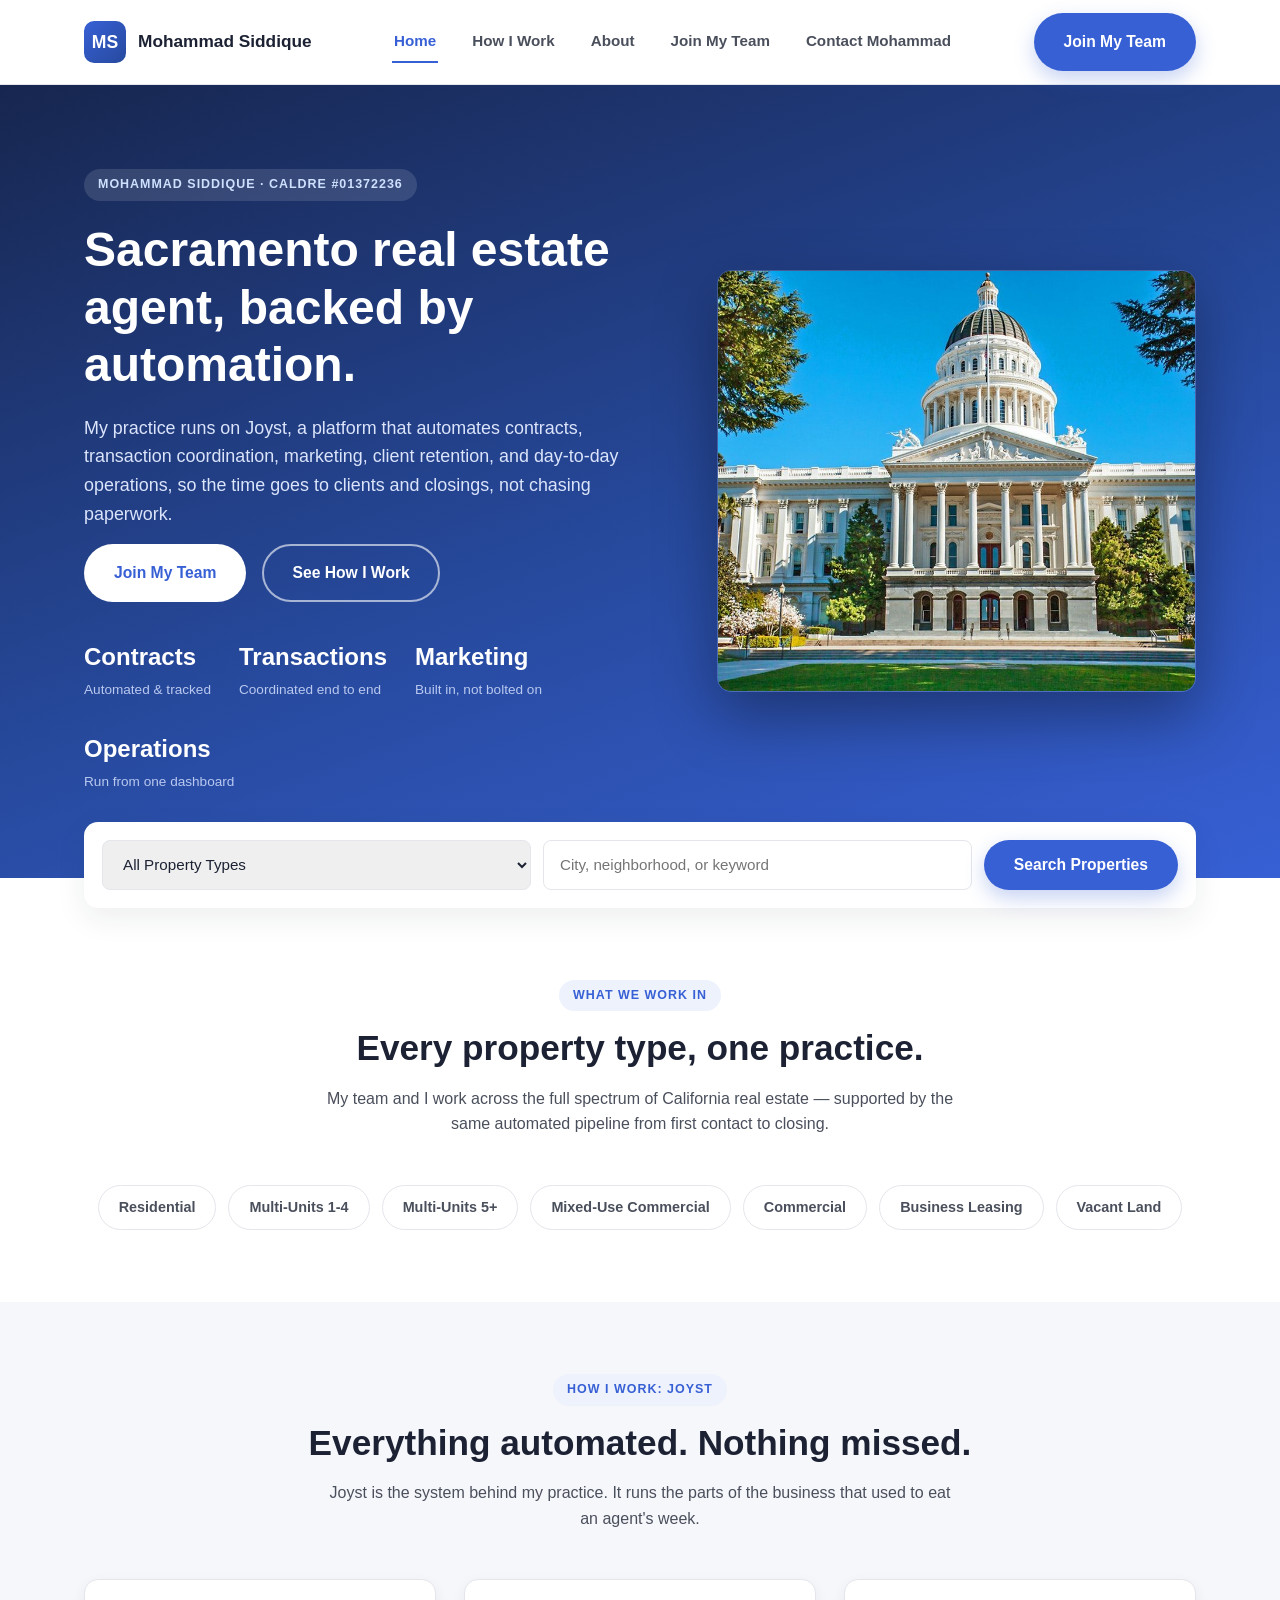
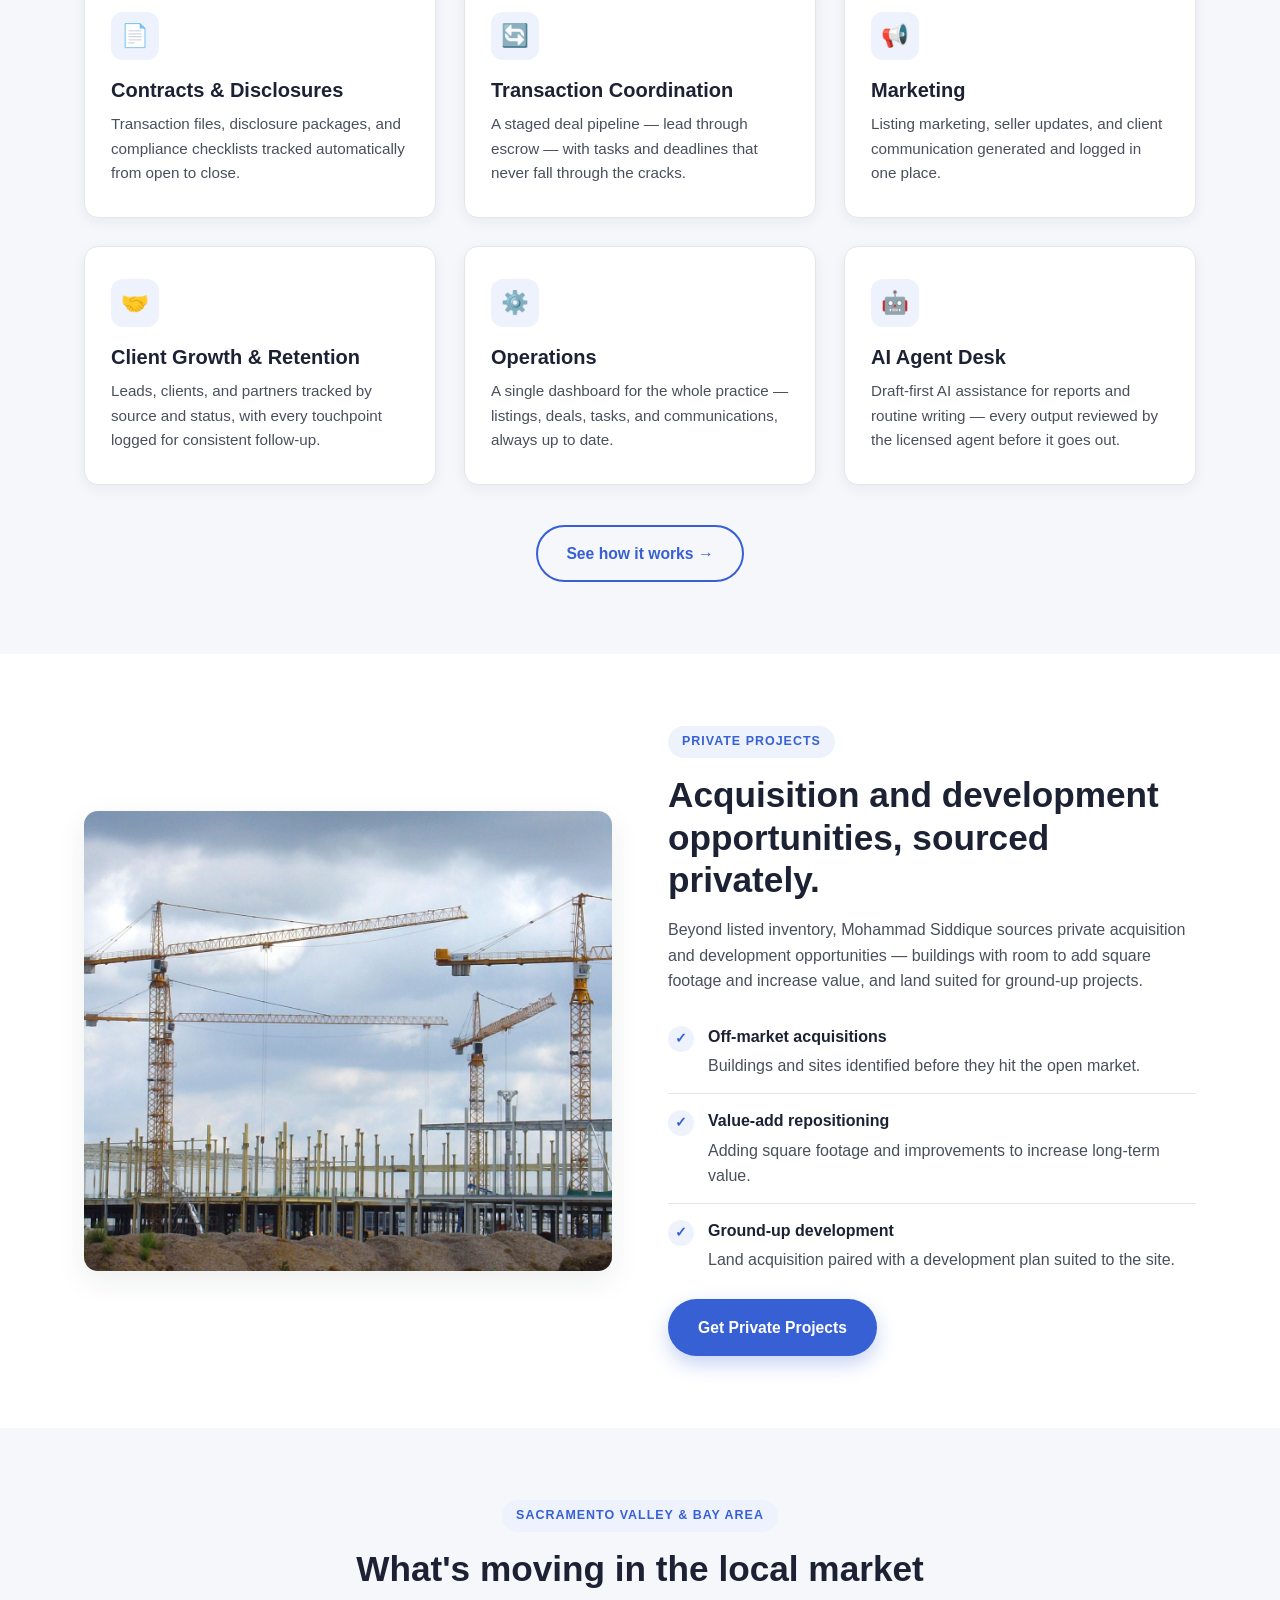
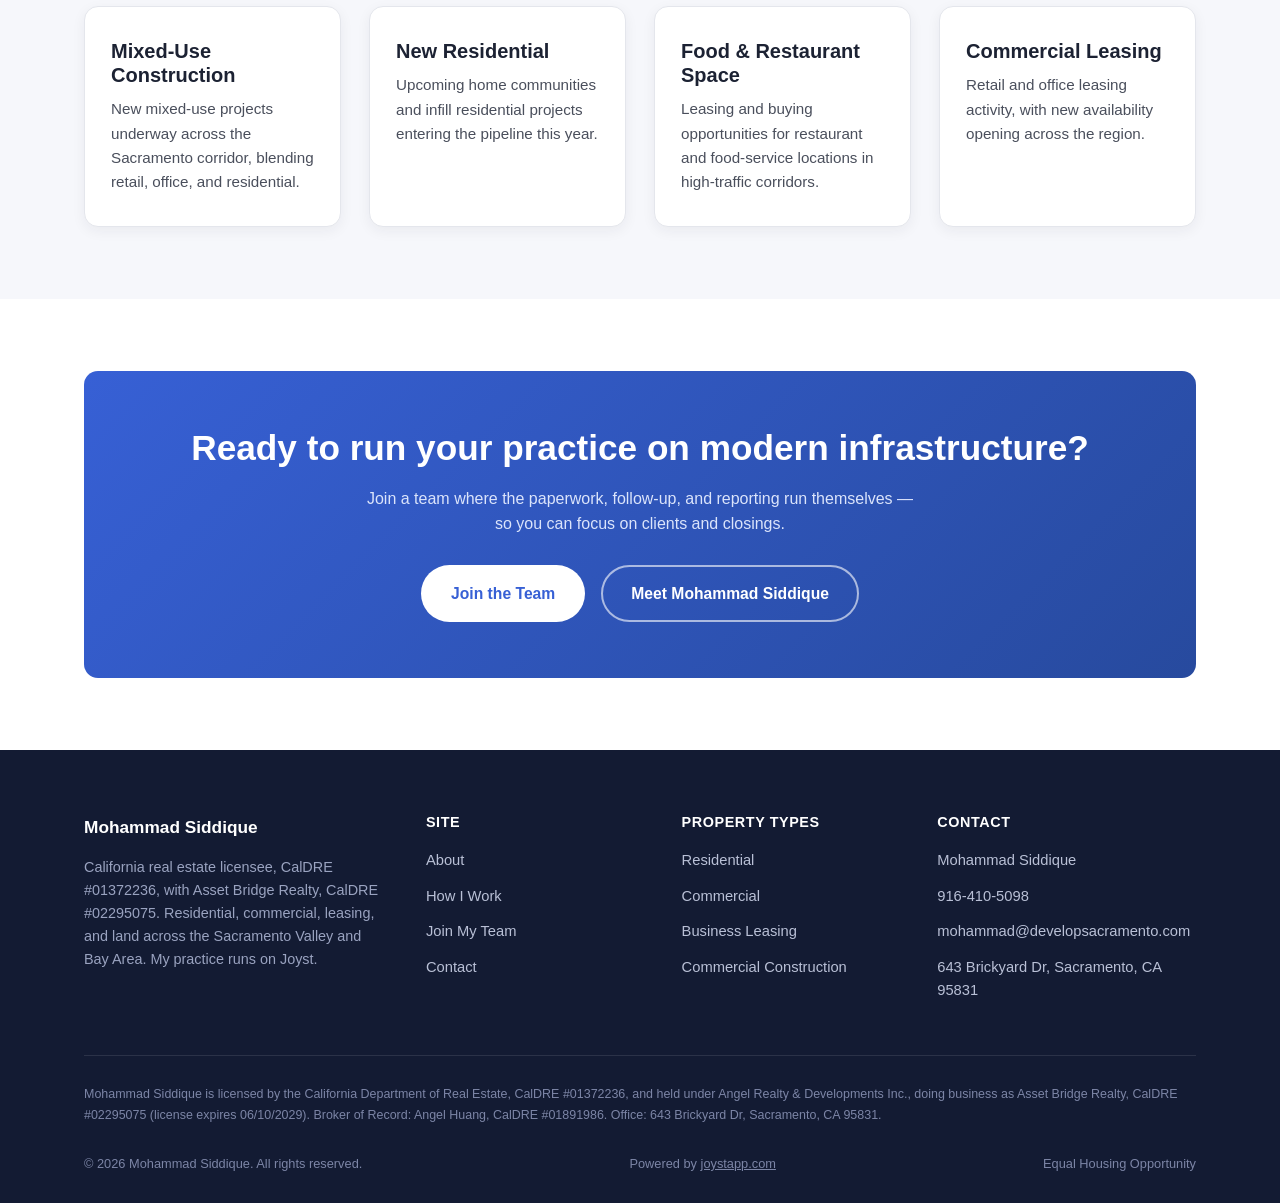
==== commit ae349c81: "On main: uncommitted on main 2026-10-22" ====
--- a/index.html
+++ b/index.html
@@ -1,256 +1,256 @@
-<!DOCTYPE html>
-<html lang="en">
-<head>
-<meta charset="UTF-8">
-<meta name="viewport" content="width=device-width, initial-scale=1.0">
-<title>Mohammad Siddique | Sacramento Real Estate Agent, Powered by Joyst</title>
-<meta name="description" content="Mohammad Siddique, CalDRE #01372236, Asset Bridge Realty: a Sacramento real estate agent whose practice runs on Joyst. Residential, commercial, leasing, and land.">
-<link rel="canonical" href="https://mohammadsiddique.com/">
-<meta property="og:type" content="website">
-<meta property="og:site_name" content="Mohammad Siddique">
-<meta property="og:title" content="Mohammad Siddique | Sacramento Real Estate Agent, Powered by Joyst">
-<meta property="og:description" content="Mohammad Siddique, CalDRE #01372236, Asset Bridge Realty: a Sacramento real estate agent whose practice runs on Joyst. Residential, commercial, leasing, and land.">
-<meta property="og:url" content="https://mohammadsiddique.com/">
-<meta property="og:image" content="https://mohammadsiddique.com/assets/images/hero-capitol.jpg">
-<meta name="twitter:card" content="summary_large_image">
-<script type="application/ld+json">[{"@context": "https://schema.org", "@type": "RealEstateAgent", "@id": "https://mohammadsiddique.com/#agent", "name": "Mohammad Siddique", "url": "https://mohammadsiddique.com/", "image": "https://mohammadsiddique.com/assets/images/mohammad-siddique.jpg", "telephone": "+1-916-410-5098", "email": "mohammad@developsacramento.com", "description": "California real estate agent, CalDRE #01372236, with Asset Bridge Realty. Residential, commercial, leasing, and land across the Sacramento Valley and Bay Area.", "address": {"@type": "PostalAddress", "streetAddress": "643 Brickyard Dr", "addressLocality": "Sacramento", "addressRegion": "CA", "postalCode": "95831", "addressCountry": "US"}, "areaServed": [{"@type": "City", "name": "Sacramento"}, {"@type": "AdministrativeArea", "name": "Sacramento Valley"}, {"@type": "AdministrativeArea", "name": "San Francisco Bay Area"}], "identifier": {"@type": "PropertyValue", "name": "California DRE license", "value": "01372236"}, "parentOrganization": {"@type": "RealEstateAgent", "name": "Asset Bridge Realty", "legalName": "Angel Realty & Developments Inc.", "identifier": {"@type": "PropertyValue", "name": "California DRE license", "value": "02295075"}}}, {"@context": "https://schema.org", "@type": "WebSite", "name": "Mohammad Siddique", "url": "https://mohammadsiddique.com/"}]</script>
-<link rel="stylesheet" href="css/style.css">
-</head>
-<body>
-
-<header class="site-header">
-  <div class="container">
-    <a href="index.html" class="brand">
-      <div class="brand-mark">MS</div>
-      <div class="brand-text">
-        <div class="brand-name">Mohammad Siddique</div>
-      </div>
-    </a>
-    <nav class="main-nav">
-      <a href="index.html" data-page="index.html">Home</a>
-      <a href="platform.html" data-page="platform.html">How I Work</a>
-      <a href="about.html" data-page="about.html">About</a>
-      <a href="join.html" data-page="join.html">Join My Team</a>
-      <a href="contact.html" data-page="contact.html">Contact Mohammad</a>
-    </nav>
-    <div class="nav-cta">
-      <a href="join.html" class="btn btn-primary">Join My Team</a>
-      <button class="nav-toggle" aria-label="Toggle menu"><span></span><span></span><span></span></button>
-    </div>
-  </div>
-</header>
-
-<section class="hero">
-  <div class="container">
-    <div class="hero-copy">
-      <span class="hero-eyebrow">Mohammad Siddique &middot; CalDRE #01372236</span>
-      <h1>Sacramento real estate agent, backed by automation.</h1>
-      <p class="lede">My practice runs on Joyst, a platform that automates contracts, transaction coordination, marketing, client retention, and day-to-day operations, so the time goes to clients and closings, not chasing paperwork.</p>
-      <div class="btn-row">
-        <a href="join.html" class="btn btn-white">Join My Team</a>
-        <a href="platform.html" class="btn btn-outline-white">See How I Work</a>
-      </div>
-      <div class="hero-stats">
-        <div class="hero-stat"><strong>Contracts</strong><span>Automated &amp; tracked</span></div>
-        <div class="hero-stat"><strong>Transactions</strong><span>Coordinated end to end</span></div>
-        <div class="hero-stat"><strong>Marketing</strong><span>Built in, not bolted on</span></div>
-        <div class="hero-stat"><strong>Operations</strong><span>Run from one dashboard</span></div>
-      </div>
-    </div>
-    <div class="hero-figure">
-      <img src="assets/images/hero-capitol.jpg" alt="Sacramento skyline">
-    </div>
-  </div>
-</section>
-
-<!-- Search bar -->
-<div class="container">
-  <form class="search-bar" data-form data-subject="Property search inquiry">
-    <select name="Property Type" aria-label="Property type">
-      <option value="">All Property Types</option>
-      <option>Residential</option>
-      <option>Multi-Units 1-4</option>
-      <option>Multi-Units 5+</option>
-      <option>Mixed-Use Commercial</option>
-      <option>Commercial</option>
-      <option>Business Leasing</option>
-      <option>Vacant Land</option>
-    </select>
-    <input type="text" name="Location / Keyword" placeholder="City, neighborhood, or keyword">
-    <button type="submit" class="btn btn-primary">Search Properties</button>
-  </form>
-</div>
-
-<!-- Property types -->
-<section class="section">
-  <div class="container section-center">
-    <span class="eyebrow">What We Work In</span>
-    <h2>Every property type, one practice.</h2>
-    <p class="section-intro" style="margin-left:auto;margin-right:auto;">My team and I work across the full spectrum of California real estate — supported by the same automated pipeline from first contact to closing.</p>
-    <div class="type-strip" style="justify-content:center;">
-      <span class="type-chip">Residential</span>
-      <span class="type-chip">Multi-Units 1-4</span>
-      <span class="type-chip">Multi-Units 5+</span>
-      <span class="type-chip">Mixed-Use Commercial</span>
-      <span class="type-chip">Commercial</span>
-      <span class="type-chip">Business Leasing</span>
-      <span class="type-chip">Vacant Land</span>
-    </div>
-  </div>
-</section>
-
-<!-- Automation pillars -->
-<section class="section section-alt">
-  <div class="container">
-    <div class="section-center">
-      <span class="eyebrow">How I Work: Joyst</span>
-      <h2>Everything automated. Nothing missed.</h2>
-      <p class="section-intro" style="margin-left:auto;margin-right:auto;">Joyst is the system behind my practice. It runs the parts of the business that used to eat an agent's week.</p>
-    </div>
-    <div class="grid grid-3">
-      <div class="card">
-        <div class="card-icon">&#128196;</div>
-        <h3>Contracts &amp; Disclosures</h3>
-        <p>Transaction files, disclosure packages, and compliance checklists tracked automatically from open to close.</p>
-      </div>
-      <div class="card">
-        <div class="card-icon">&#128260;</div>
-        <h3>Transaction Coordination</h3>
-        <p>A staged deal pipeline — lead through escrow — with tasks and deadlines that never fall through the cracks.</p>
-      </div>
-      <div class="card">
-        <div class="card-icon">&#128226;</div>
-        <h3>Marketing</h3>
-        <p>Listing marketing, seller updates, and client communication generated and logged in one place.</p>
-      </div>
-      <div class="card">
-        <div class="card-icon">&#129309;</div>
-        <h3>Client Growth &amp; Retention</h3>
-        <p>Leads, clients, and partners tracked by source and status, with every touchpoint logged for consistent follow-up.</p>
-      </div>
-      <div class="card">
-        <div class="card-icon">&#9881;&#65039;</div>
-        <h3>Operations</h3>
-        <p>A single dashboard for the whole practice — listings, deals, tasks, and communications, always up to date.</p>
-      </div>
-      <div class="card">
-        <div class="card-icon">&#129302;</div>
-        <h3>AI Agent Desk</h3>
-        <p>Draft-first AI assistance for reports and routine writing — every output reviewed by the licensed agent before it goes out.</p>
-      </div>
-    </div>
-    <div class="section-center" style="margin-top:40px;">
-      <a href="platform.html" class="btn btn-ghost">See how it works &rarr;</a>
-    </div>
-  </div>
-</section>
-
-<!-- Private projects -->
-<section class="section">
-  <div class="container split">
-    <img src="assets/images/construction.jpg" alt="Private development project">
-    <div>
-      <span class="eyebrow">Private Projects</span>
-      <h2>Acquisition and development opportunities, sourced privately.</h2>
-      <p>Beyond listed inventory, Mohammad Siddique sources private acquisition and development opportunities — buildings with room to add square footage and increase value, and land suited for ground-up projects.</p>
-      <ul class="pillar-list">
-        <li><span class="pillar-check">&#10003;</span><div><strong>Off-market acquisitions</strong><p style="margin:4px 0 0;">Buildings and sites identified before they hit the open market.</p></div></li>
-        <li><span class="pillar-check">&#10003;</span><div><strong>Value-add repositioning</strong><p style="margin:4px 0 0;">Adding square footage and improvements to increase long-term value.</p></div></li>
-        <li><span class="pillar-check">&#10003;</span><div><strong>Ground-up development</strong><p style="margin:4px 0 0;">Land acquisition paired with a development plan suited to the site.</p></div></li>
-      </ul>
-      <a href="contact.html" class="btn btn-primary" style="margin-top:12px;">Get Private Projects</a>
-    </div>
-  </div>
-</section>
-
-<!-- Local market news -->
-<section class="section section-alt">
-  <div class="container">
-    <div class="section-center">
-      <span class="eyebrow">Sacramento Valley &amp; Bay Area</span>
-      <h2>What's moving in the local market</h2>
-    </div>
-    <div class="grid grid-4">
-      <div class="card">
-        <h3>Mixed-Use Construction</h3>
-        <p>New mixed-use projects underway across the Sacramento corridor, blending retail, office, and residential.</p>
-      </div>
-      <div class="card">
-        <h3>New Residential</h3>
-        <p>Upcoming home communities and infill residential projects entering the pipeline this year.</p>
-      </div>
-      <div class="card">
-        <h3>Food &amp; Restaurant Space</h3>
-        <p>Leasing and buying opportunities for restaurant and food-service locations in high-traffic corridors.</p>
-      </div>
-      <div class="card">
-        <h3>Commercial Leasing</h3>
-        <p>Retail and office leasing activity, with new availability opening across the region.</p>
-      </div>
-    </div>
-  </div>
-</section>
-
-<!-- Join the team CTA -->
-<section class="section">
-  <div class="container">
-    <div class="cta-banner">
-      <h2>Ready to run your practice on modern infrastructure?</h2>
-      <p>Join a team where the paperwork, follow-up, and reporting run themselves — so you can focus on clients and closings.</p>
-      <div class="btn-row">
-        <a href="join.html" class="btn btn-white">Join the Team</a>
-        <a href="about.html" class="btn btn-outline-white">Meet Mohammad Siddique</a>
-      </div>
-    </div>
-  </div>
-</section>
-
-<footer class="site-footer">
-  <div class="container">
-    <div class="footer-grid">
-      <div class="footer-brand">
-        <div class="brand-name">Mohammad Siddique</div>
-        <p>California real estate licensee, CalDRE #01372236, with Asset Bridge Realty, CalDRE #02295075. Residential, commercial, leasing, and land across the Sacramento Valley and Bay Area. My practice runs on Joyst.</p>
-      </div>
-      <div>
-        <h4>Site</h4>
-        <ul>
-          <li><a href="about.html">About</a></li>
-          <li><a href="platform.html">How I Work</a></li>
-          <li><a href="join.html">Join My Team</a></li>
-          <li><a href="contact.html">Contact</a></li>
-        </ul>
-      </div>
-      <div>
-        <h4>Property Types</h4>
-        <ul>
-          <li><a href="residential.html">Residential</a></li>
-          <li><a href="commercial.html">Commercial</a></li>
-          <li><a href="business-leases.html">Business Leasing</a></li>
-          <li><a href="commercial-construction.html">Commercial Construction</a></li>
-        </ul>
-      </div>
-      <div>
-        <h4>Contact</h4>
-        <ul>
-          <li>Mohammad Siddique</li>
-          <li><a href="tel:9164105098">916-410-5098</a></li>
-          <li><a href="mailto:mohammad@developsacramento.com">mohammad@developsacramento.com</a></li>
-          <li>643 Brickyard Dr, Sacramento, CA 95831</li>
-        </ul>
-      </div>
-    </div>
-    <div class="footer-legal">
-      <p>Mohammad Siddique is licensed by the California Department of Real Estate, CalDRE #01372236, and held under Angel Realty &amp; Developments Inc., doing business as Asset Bridge Realty, CalDRE #02295075 (license expires 06/10/2029). Broker of Record: Angel Huang, CalDRE #01891986. Office: 643 Brickyard Dr, Sacramento, CA 95831.</p>
-    </div>
-    <div class="footer-bottom">
-      <span>&copy; 2026 Mohammad Siddique. All rights reserved.</span>
-      <span>Powered by <a href="https://joystapp.com" style="color:inherit;text-decoration:underline;">joystapp.com</a></span>
-      <span>Equal Housing Opportunity</span>
-    </div>
-  </div>
-</footer>
-
-<script src="js/main.js"></script>
-</body>
-</html>
+<!DOCTYPE html>
+<html lang="en">
+<head>
+<meta charset="UTF-8">
+<meta name="viewport" content="width=device-width, initial-scale=1.0">
+<title>Mohammad Siddique | Sacramento Real Estate Agent, Powered by Joyst</title>
+<meta name="description" content="Mohammad Siddique, CalDRE #01372236, Asset Bridge Realty: a Sacramento real estate agent whose practice runs on Joyst. Residential, commercial, leasing, and land.">
+<link rel="canonical" href="https://mohammadsiddique.com/">
+<meta property="og:type" content="website">
+<meta property="og:site_name" content="Mohammad Siddique">
+<meta property="og:title" content="Mohammad Siddique | Sacramento Real Estate Agent, Powered by Joyst">
+<meta property="og:description" content="Mohammad Siddique, CalDRE #01372236, Asset Bridge Realty: a Sacramento real estate agent whose practice runs on Joyst. Residential, commercial, leasing, and land.">
+<meta property="og:url" content="https://mohammadsiddique.com/">
+<meta property="og:image" content="https://mohammadsiddique.com/assets/images/hero-capitol.jpg">
+<meta name="twitter:card" content="summary_large_image">
+<script type="application/ld+json">[{"@context": "https://schema.org", "@type": "RealEstateAgent", "@id": "https://mohammadsiddique.com/#agent", "name": "Mohammad Siddique", "url": "https://mohammadsiddique.com/", "image": "https://mohammadsiddique.com/assets/images/mohammad-siddique.jpg", "telephone": "+1-916-410-5098", "email": "mohammad@developsacramento.com", "description": "California real estate agent, CalDRE #01372236, with Asset Bridge Realty. Residential, commercial, leasing, and land across the Sacramento Valley and Bay Area.", "address": {"@type": "PostalAddress", "streetAddress": "643 Brickyard Dr", "addressLocality": "Sacramento", "addressRegion": "CA", "postalCode": "95831", "addressCountry": "US"}, "areaServed": [{"@type": "City", "name": "Sacramento"}, {"@type": "AdministrativeArea", "name": "Sacramento Valley"}, {"@type": "AdministrativeArea", "name": "San Francisco Bay Area"}], "identifier": {"@type": "PropertyValue", "name": "California DRE license", "value": "01372236"}, "parentOrganization": {"@type": "RealEstateAgent", "name": "Asset Bridge Realty", "legalName": "Angel Realty & Developments Inc.", "identifier": {"@type": "PropertyValue", "name": "California DRE license", "value": "02295075"}}}, {"@context": "https://schema.org", "@type": "WebSite", "name": "Mohammad Siddique", "url": "https://mohammadsiddique.com/"}]</script>
+<link rel="stylesheet" href="css/style.css">
+</head>
+<body>
+
+<header class="site-header">
+  <div class="container">
+    <a href="index.html" class="brand">
+      <div class="brand-mark">MS</div>
+      <div class="brand-text">
+        <div class="brand-name">Mohammad Siddique</div>
+      </div>
+    </a>
+    <nav class="main-nav">
+      <a href="index.html" data-page="index.html">Home</a>
+      <a href="platform.html" data-page="platform.html">How I Work</a>
+      <a href="about.html" data-page="about.html">About</a>
+      <a href="join.html" data-page="join.html">Join My Team</a>
+      <a href="contact.html" data-page="contact.html">Contact Mohammad</a>
+    </nav>
+    <div class="nav-cta">
+      <a href="join.html" class="btn btn-primary">Join My Team</a>
+      <button class="nav-toggle" aria-label="Toggle menu"><span></span><span></span><span></span></button>
+    </div>
+  </div>
+</header>
+
+<section class="hero">
+  <div class="container">
+    <div class="hero-copy">
+      <span class="hero-eyebrow">Mohammad Siddique &middot; CalDRE #01372236</span>
+      <h1>Sacramento real estate agent, backed by automation.</h1>
+      <p class="lede">My practice runs on Joyst, a platform that automates contracts, transaction coordination, marketing, client retention, and day-to-day operations, so the time goes to clients and closings, not chasing paperwork.</p>
+      <div class="btn-row">
+        <a href="join.html" class="btn btn-white">Join My Team</a>
+        <a href="platform.html" class="btn btn-outline-white">See How I Work</a>
+      </div>
+      <div class="hero-stats">
+        <div class="hero-stat"><strong>Contracts</strong><span>Automated &amp; tracked</span></div>
+        <div class="hero-stat"><strong>Transactions</strong><span>Coordinated end to end</span></div>
+        <div class="hero-stat"><strong>Marketing</strong><span>Built in, not bolted on</span></div>
+        <div class="hero-stat"><strong>Operations</strong><span>Run from one dashboard</span></div>
+      </div>
+    </div>
+    <div class="hero-figure">
+      <img src="assets/images/hero-capitol.jpg" alt="Sacramento skyline">
+    </div>
+  </div>
+</section>
+
+<!-- Search bar -->
+<div class="container">
+  <form class="search-bar" data-form data-subject="Property search inquiry">
+    <select name="Property Type" aria-label="Property type">
+      <option value="">All Property Types</option>
+      <option>Residential</option>
+      <option>Multi-Units 1-4</option>
+      <option>Multi-Units 5+</option>
+      <option>Mixed-Use Commercial</option>
+      <option>Commercial</option>
+      <option>Business Leasing</option>
+      <option>Vacant Land</option>
+    </select>
+    <input type="text" name="Location / Keyword" placeholder="City, neighborhood, or keyword">
+    <button type="submit" class="btn btn-primary">Search Properties</button>
+  </form>
+</div>
+
+<!-- Property types -->
+<section class="section">
+  <div class="container section-center">
+    <span class="eyebrow">What We Work In</span>
+    <h2>Every property type, one practice.</h2>
+    <p class="section-intro" style="margin-left:auto;margin-right:auto;">My team and I work across the full spectrum of California real estate — supported by the same automated pipeline from first contact to closing.</p>
+    <div class="type-strip" style="justify-content:center;">
+      <span class="type-chip">Residential</span>
+      <span class="type-chip">Multi-Units 1-4</span>
+      <span class="type-chip">Multi-Units 5+</span>
+      <span class="type-chip">Mixed-Use Commercial</span>
+      <span class="type-chip">Commercial</span>
+      <span class="type-chip">Business Leasing</span>
+      <span class="type-chip">Vacant Land</span>
+    </div>
+  </div>
+</section>
+
+<!-- Automation pillars -->
+<section class="section section-alt">
+  <div class="container">
+    <div class="section-center">
+      <span class="eyebrow">How I Work: Joyst</span>
+      <h2>Everything automated. Nothing missed.</h2>
+      <p class="section-intro" style="margin-left:auto;margin-right:auto;">Joyst is the system behind my practice. It runs the parts of the business that used to eat an agent's week.</p>
+    </div>
+    <div class="grid grid-3">
+      <div class="card">
+        <div class="card-icon">&#128196;</div>
+        <h3>Contracts &amp; Disclosures</h3>
+        <p>Transaction files, disclosure packages, and compliance checklists tracked automatically from open to close.</p>
+      </div>
+      <div class="card">
+        <div class="card-icon">&#128260;</div>
+        <h3>Transaction Coordination</h3>
+        <p>A staged deal pipeline — lead through escrow — with tasks and deadlines that never fall through the cracks.</p>
+      </div>
+      <div class="card">
+        <div class="card-icon">&#128226;</div>
+        <h3>Marketing</h3>
+        <p>Listing marketing, seller updates, and client communication generated and logged in one place.</p>
+      </div>
+      <div class="card">
+        <div class="card-icon">&#129309;</div>
+        <h3>Client Growth &amp; Retention</h3>
+        <p>Leads, clients, and partners tracked by source and status, with every touchpoint logged for consistent follow-up.</p>
+      </div>
+      <div class="card">
+        <div class="card-icon">&#9881;&#65039;</div>
+        <h3>Operations</h3>
+        <p>A single dashboard for the whole practice — listings, deals, tasks, and communications, always up to date.</p>
+      </div>
+      <div class="card">
+        <div class="card-icon">&#129302;</div>
+        <h3>AI Agent Desk</h3>
+        <p>Draft-first AI assistance for reports and routine writing — every output reviewed by the licensed agent before it goes out.</p>
+      </div>
+    </div>
+    <div class="section-center" style="margin-top:40px;">
+      <a href="platform.html" class="btn btn-ghost">See how it works &rarr;</a>
+    </div>
+  </div>
+</section>
+
+<!-- Private projects -->
+<section class="section">
+  <div class="container split">
+    <img src="assets/images/construction.jpg" alt="Private development project">
+    <div>
+      <span class="eyebrow">Private Projects</span>
+      <h2>Acquisition and development opportunities, sourced privately.</h2>
+      <p>Beyond listed inventory, Mohammad Siddique sources private acquisition and development opportunities — buildings with room to add square footage and increase value, and land suited for ground-up projects.</p>
+      <ul class="pillar-list">
+        <li><span class="pillar-check">&#10003;</span><div><strong>Off-market acquisitions</strong><p style="margin:4px 0 0;">Buildings and sites identified before they hit the open market.</p></div></li>
+        <li><span class="pillar-check">&#10003;</span><div><strong>Value-add repositioning</strong><p style="margin:4px 0 0;">Adding square footage and improvements to increase long-term value.</p></div></li>
+        <li><span class="pillar-check">&#10003;</span><div><strong>Ground-up development</strong><p style="margin:4px 0 0;">Land acquisition paired with a development plan suited to the site.</p></div></li>
+      </ul>
+      <a href="contact.html" class="btn btn-primary" style="margin-top:12px;">Get Private Projects</a>
+    </div>
+  </div>
+</section>
+
+<!-- Local market news -->
+<section class="section section-alt">
+  <div class="container">
+    <div class="section-center">
+      <span class="eyebrow">Sacramento Valley &amp; Bay Area</span>
+      <h2>What's moving in the local market</h2>
+    </div>
+    <div class="grid grid-4">
+      <div class="card">
+        <h3>Mixed-Use Construction</h3>
+        <p>New mixed-use projects underway across the Sacramento corridor, blending retail, office, and residential.</p>
+      </div>
+      <div class="card">
+        <h3>New Residential</h3>
+        <p>Upcoming home communities and infill residential projects entering the pipeline this year.</p>
+      </div>
+      <div class="card">
+        <h3>Food &amp; Restaurant Space</h3>
+        <p>Leasing and buying opportunities for restaurant and food-service locations in high-traffic corridors.</p>
+      </div>
+      <div class="card">
+        <h3>Commercial Leasing</h3>
+        <p>Retail and office leasing activity, with new availability opening across the region.</p>
+      </div>
+    </div>
+  </div>
+</section>
+
+<!-- Join the team CTA -->
+<section class="section">
+  <div class="container">
+    <div class="cta-banner">
+      <h2>Ready to run your practice on modern infrastructure?</h2>
+      <p>Join a team where the paperwork, follow-up, and reporting run themselves — so you can focus on clients and closings.</p>
+      <div class="btn-row">
+        <a href="join.html" class="btn btn-white">Join the Team</a>
+        <a href="about.html" class="btn btn-outline-white">Meet Mohammad Siddique</a>
+      </div>
+    </div>
+  </div>
+</section>
+
+<footer class="site-footer">
+  <div class="container">
+    <div class="footer-grid">
+      <div class="footer-brand">
+        <div class="brand-name">Mohammad Siddique</div>
+        <p>California real estate licensee, CalDRE #01372236, with Asset Bridge Realty, CalDRE #02295075. Residential, commercial, leasing, and land across the Sacramento Valley and Bay Area. My practice runs on Joyst.</p>
+      </div>
+      <div>
+        <h4>Site</h4>
+        <ul>
+          <li><a href="about.html">About</a></li>
+          <li><a href="platform.html">How I Work</a></li>
+          <li><a href="join.html">Join My Team</a></li>
+          <li><a href="contact.html">Contact</a></li>
+        </ul>
+      </div>
+      <div>
+        <h4>Property Types</h4>
+        <ul>
+          <li><a href="residential.html">Residential</a></li>
+          <li><a href="commercial.html">Commercial</a></li>
+          <li><a href="business-leases.html">Business Leasing</a></li>
+          <li><a href="commercial-construction.html">Commercial Construction</a></li>
+        </ul>
+      </div>
+      <div>
+        <h4>Contact</h4>
+        <ul>
+          <li>Mohammad Siddique</li>
+          <li><a href="tel:9164105098">916-410-5098</a></li>
+          <li><a href="mailto:mohammad@developsacramento.com">mohammad@developsacramento.com</a></li>
+          <li>643 Brickyard Dr, Sacramento, CA 95831</li>
+        </ul>
+      </div>
+    </div>
+    <div class="footer-legal">
+      <p>Mohammad Siddique is licensed by the California Department of Real Estate, CalDRE #01372236, and held under Angel Realty &amp; Developments Inc., doing business as Asset Bridge Realty, CalDRE #02295075 (license expires 06/10/2029). Broker of Record: Angel Huang, CalDRE #01891986. Office: 643 Brickyard Dr, Sacramento, CA 95831.</p>
+    </div>
+    <div class="footer-bottom">
+      <span>&copy; 2026 Mohammad Siddique. All rights reserved.</span>
+      <span>Powered by <a href="https://joystapp.com" style="color:inherit;text-decoration:underline;">joystapp.com</a></span>
+      <span>Equal Housing Opportunity</span>
+    </div>
+  </div>
+</footer>
+
+<script src="js/main.js"></script>
+</body>
+</html>
--- a/css/style.css
+++ b/css/style.css
@@ -1,288 +1,476 @@
-/* developsacramento.com
-   Palette: river navy, dome gold, granite. Type: Big Shoulders Display + Public Sans. */
-
-:root {
-  --ink: #0b1f33;
-  --navy: #12314f;
-  --gold: #d9b25f;
-  --gold-deep: #8a6a1f;
-  --sky: #1f5fa8;
-  --stone: #eef1f4;
-  --paper: #ffffff;
-  --text: #1b2733;
-  --muted: #55636f;
-  --rule: #d5dbe1;
-  --display: "Big Shoulders Display", "Arial Narrow", "Helvetica Neue", Arial, sans-serif;
-  --body: "Public Sans", system-ui, -apple-system, "Segoe UI", Roboto, sans-serif;
-  --wrap: 1200px;
-  --gutter: clamp(20px, 4vw, 40px);
-}
-
-*, *::before, *::after { box-sizing: border-box; }
-html { -webkit-text-size-adjust: 100%; scroll-behavior: smooth; }
-body {
-  margin: 0;
-  font-family: var(--body);
-  font-size: 1.0625rem;
-  line-height: 1.6;
-  color: var(--text);
-  background: var(--paper);
-}
-img { max-width: 100%; height: auto; display: block; }
-a { color: var(--sky); text-underline-offset: 3px; }
-a:hover { color: var(--ink); }
-:focus-visible { outline: 3px solid var(--gold); outline-offset: 3px; }
-
-.container { width: 100%; max-width: calc(var(--wrap) + 2 * var(--gutter)); margin: 0 auto; padding: 0 var(--gutter); }
-
-h1, h2, h3, h4 { font-family: var(--display); font-weight: 800; line-height: 1.02; margin: 0 0 0.5em; color: var(--ink); letter-spacing: 0.005em; text-wrap: balance; }
-h1 { font-size: clamp(2.6rem, 6vw, 4.75rem); }
-h2 { font-size: clamp(2rem, 4.2vw, 3.25rem); }
-h3 { font-size: 1.5rem; font-weight: 700; line-height: 1.15; }
-h4 { font-size: 1.125rem; font-weight: 700; }
-p { margin: 0 0 1em; max-width: 68ch; }
-
-.skip-link { position: absolute; left: -999px; top: 0; background: var(--gold); color: var(--ink); padding: 10px 16px; z-index: 100; font-weight: 600; }
-.skip-link:focus { left: 12px; top: 12px; }
-
-/* ---------- Buttons ---------- */
-.btn {
-  display: inline-flex; align-items: center; justify-content: center; gap: 8px;
-  font-family: var(--body); font-weight: 600; font-size: 1rem; line-height: 1.2;
-  padding: 14px 22px; border: 2px solid transparent; border-radius: 2px;
-  text-decoration: none; cursor: pointer; transition: background-color .15s, color .15s, border-color .15s;
-}
-.btn-primary { background: var(--ink); color: #fff; }
-.btn-primary:hover { background: var(--sky); color: #fff; }
-.btn-ghost { border-color: var(--ink); color: var(--ink); background: transparent; }
-.btn-ghost:hover { background: var(--ink); color: #fff; }
-.btn-white, .btn-gold { background: var(--gold); color: var(--ink); }
-.btn-white:hover, .btn-gold:hover { background: #fff; color: var(--ink); }
-.btn-outline-white { border-color: rgba(255,255,255,.55); color: #fff; background: transparent; }
-.btn-outline-white:hover { border-color: #fff; background: #fff; color: var(--ink); }
-.btn-row { display: flex; flex-wrap: wrap; gap: 12px; }
-.btn-block { width: 100%; }
-
-/* ---------- Header ---------- */
-.site-header { background: var(--ink); color: #fff; position: relative; z-index: 20; }
-.site-header .container { display: flex; align-items: center; justify-content: space-between; gap: 24px; min-height: 76px; }
-.brand { display: flex; align-items: center; gap: 12px; text-decoration: none; color: #fff; }
-.brand:hover { color: #fff; }
-.brand-mark { width: 40px; height: 40px; flex: none; color: var(--gold); display: grid; place-items: center; font-size: 0; }
-.brand-mark svg { width: 40px; height: 31px; }
-.brand-text span { display: block; }
-.brand-name { font-family: var(--display); font-weight: 800; font-size: 1.5rem; line-height: 1; letter-spacing: .01em; }
-.brand-sub { font-size: .8125rem; color: #c3cfda; margin-top: 4px; line-height: 1.2; white-space: nowrap; }
-.main-nav { display: flex; align-items: center; gap: 26px; }
-.main-nav a { color: #e6ecf2; text-decoration: none; font-size: .9375rem; font-weight: 600; padding: 6px 0; border-bottom: 2px solid transparent; }
-.main-nav a:hover, .main-nav a.active { color: #fff; border-bottom-color: var(--gold); }
-.nav-cta { display: flex; align-items: center; gap: 12px; }
-.nav-cta .btn { padding: 10px 16px; font-size: .9375rem; white-space: nowrap; }
-.nav-toggle { display: none; width: 44px; height: 44px; background: transparent; border: 1px solid rgba(255,255,255,.35); border-radius: 2px; cursor: pointer; padding: 0; }
-.nav-toggle span { display: block; width: 20px; height: 2px; background: #fff; margin: 4px auto; }
-
-/* ---------- Home hero: the Capitol ---------- */
-.hero { background: var(--ink); color: #fff; overflow: hidden; }
-.hero .container { position: relative; padding-top: clamp(24px, 4vw, 48px); }
-.capitol-stage { position: relative; }
-.capitol-art { position: relative; aspect-ratio: 900 / 690; }
-.capitol { display: block; width: 100%; height: 100%; position: absolute; inset: 0; }
-.capitol .cap-fill { fill: #0f2a45; }
-.capitol .cap-lines { fill: none; stroke: var(--gold); stroke-width: 1.2; opacity: .5; vector-effect: non-scaling-stroke; }
-.capitol .cap-outline { fill: none; stroke: var(--gold); stroke-width: 3; stroke-linejoin: round; stroke-dasharray: 1; stroke-dashoffset: 1; animation: capitol-draw 2.2s .15s cubic-bezier(.6,.1,.2,1) forwards; }
-@keyframes capitol-draw { to { stroke-dashoffset: 0; } }
-.cap-fluid, .cap-fallback {
-  position: absolute; inset: 0; width: 100%; height: 100%;
-  -webkit-mask: url(../assets/capitol-mask.svg) center / 100% 100% no-repeat;
-          mask: url(../assets/capitol-mask.svg) center / 100% 100% no-repeat;
-}
-.cap-fluid { opacity: 0; transition: opacity 1.2s ease 1s; }
-.fluid-on .cap-fluid { opacity: 1; }
-.cap-fallback { display: none; object-fit: cover; }
-.no-fluid .cap-fluid { display: none; }
-.no-fluid .cap-fallback { display: block; }
-.no-fluid .hero-dots { display: none; }
-
-.hero-inner { position: relative; }
-.hero-head, .hero-side { position: relative; z-index: 2; }
-.hero h1 { color: #fff; font-size: clamp(2.5rem, 9vw, 4rem); margin: 0; }
-.hero p.lede { color: #d5dee7; font-size: 1.0625rem; margin: 0 0 20px; }
-.hero-caption { display: flex; align-items: center; justify-content: space-between; gap: 16px; padding: 14px 0 22px; color: #c3cfda; font-size: .9375rem; }
-.hero-caption strong { color: var(--gold); font-weight: 600; }
-.hero-dots { display: flex; gap: 2px; }
-.hero-dots button { width: 26px; height: 26px; padding: 0; border: 0; background: transparent; cursor: pointer; position: relative; }
-.hero-dots button::after { content: ""; position: absolute; left: 3px; right: 3px; top: 12px; height: 2px; background: rgba(255,255,255,.3); }
-.hero-dots button[aria-current="true"]::after { background: var(--gold); }
-.hero-dots button:hover::after { background: #fff; }
-
-@media (min-width: 1200px) {
-  .hero .container { padding-top: 28px; }
-  .capitol-stage { width: min(100%, max(740px, calc((100vh - 190px) * 1.304))); margin: 0 auto; }
-  .hero-head, .hero-side { position: absolute; top: clamp(4px, 1.6vw, 28px); width: 35%; }
-  .hero-head { left: 0; }
-  .hero-side { right: 0; }
-  .hero h1 { font-size: clamp(2.3rem, 3.4vw, 3.7rem); }
-}
-@media (max-width: 1199px) {
-  .hero-head { margin-bottom: 20px; }
-  .hero-side { margin: 22px 0 6px; }
-  .capitol-stage { max-width: 680px; margin: 0 auto; }
-  .capitol .cap-outline { stroke-width: 5; }
-  .capitol .cap-lines { opacity: .35; }
-}
-
-/* ---------- Inner page hero ---------- */
-.page-hero { background: var(--ink); color: #fff; padding: clamp(40px, 7vw, 84px) 0 clamp(36px, 6vw, 68px); position: relative; }
-.page-hero::after { content: ""; position: absolute; left: 0; right: 0; bottom: 0; height: 4px; background: var(--gold); }
-.page-hero h1 { color: #fff; max-width: 18ch; }
-.page-hero p { color: #d5dee7; font-size: 1.125rem; margin: 0; max-width: 62ch; }
-.breadcrumb { font-size: .875rem; color: #a9b8c6; margin-bottom: 18px; }
-.breadcrumb a { color: #d5dee7; }
-.breadcrumb a:hover { color: #fff; }
-
-/* ---------- Sections ---------- */
-.section { padding: clamp(56px, 8vw, 104px) 0; }
-.section-alt { background: var(--stone); }
-.section-dark { background: var(--ink); color: #dfe6ed; }
-.section-dark h2, .section-dark h3 { color: #fff; }
-.section-dark a { color: var(--gold); }
-.section-center { margin-bottom: 36px; max-width: 760px; }
-.section-intro { color: var(--muted); font-size: 1.125rem; margin: 0 !important; }
-.eyebrow, .hero-eyebrow { display: block; font-weight: 600; font-size: .9375rem; color: var(--gold-deep); margin-bottom: 10px; }
-.section-dark .eyebrow, .hero-eyebrow { color: var(--gold); }
-.section-head { display: flex; align-items: flex-end; justify-content: space-between; gap: 24px; flex-wrap: wrap; margin-bottom: 36px; }
-.section-head h2 { margin: 0; max-width: 16ch; }
-.section-head p { margin: 0; max-width: 46ch; color: var(--muted); }
-.section-dark .section-head p { color: #c3cfda; }
-
-.grid { display: grid; gap: 28px; }
-.grid-2 { grid-template-columns: repeat(2, minmax(0, 1fr)); }
-.grid-3 { grid-template-columns: repeat(3, minmax(0, 1fr)); }
-.grid-4 { grid-template-columns: repeat(4, minmax(0, 1fr)); }
-
-.card { border-top: 3px solid var(--ink); padding: 18px 0 0; background: transparent; }
-.card-icon { display: none; }
-.card h3 { margin-bottom: 8px; }
-.card p { color: var(--muted); margin: 0; }
-.section-dark .card { border-top-color: var(--gold); }
-.section-dark .card p { color: #c3cfda; }
-
-.pillar-list { list-style: none; margin: 0; padding: 0; }
-.pillar-list li { display: flex; gap: 14px; padding: 16px 0; border-bottom: 1px solid var(--rule); }
-.pillar-list li:last-child { border-bottom: 0; }
-.pillar-list p { color: var(--muted); }
-.pillar-check { color: var(--gold-deep); font-weight: 700; flex: none; }
-
-.type-strip { display: flex; flex-wrap: wrap; gap: 10px; }
-.type-chip { border: 1px solid var(--ink); padding: 8px 14px; font-weight: 600; font-size: .9375rem; }
-
-.split { display: grid; grid-template-columns: minmax(0, 1fr) minmax(0, 1fr); gap: clamp(28px, 5vw, 72px); align-items: center; }
-.split img { width: 100%; aspect-ratio: 4 / 3; object-fit: cover; }
-.split img.portrait { aspect-ratio: 3 / 4; object-position: top; max-width: 440px; background: var(--stone); }
-
-.quote-block { border-left: 4px solid var(--gold); padding: 6px 0 6px 24px; font-family: var(--display); font-weight: 700; font-size: clamp(1.4rem, 2.4vw, 1.9rem); line-height: 1.2; color: var(--ink); max-width: 30em; }
-
-.cta-banner { background: var(--ink); color: #fff; padding: clamp(32px, 5vw, 64px); }
-.cta-banner h2 { color: #fff; max-width: 20ch; }
-.cta-banner p { color: #d5dee7; margin-bottom: 24px; }
-
-/* ---------- Home: property types ---------- */
-.type-grid { display: grid; grid-template-columns: repeat(3, minmax(0, 1fr)); gap: 28px 24px; list-style: none; margin: 0; padding: 0; }
-.type-tile a { display: block; text-decoration: none; color: inherit; }
-.type-tile img { width: 100%; aspect-ratio: 3 / 2; object-fit: cover; }
-.type-tile h3 { margin: 14px 0 4px; display: inline-block; border-bottom: 3px solid transparent; }
-.type-tile a:hover h3 { border-bottom-color: var(--gold); }
-.type-tile p { color: var(--muted); margin: 0; font-size: 1rem; }
-
-/* ---------- Home: investment reasons ---------- */
-.reasons { display: grid; grid-template-columns: repeat(2, minmax(0, 1fr)); gap: 0 56px; list-style: none; margin: 0; padding: 0; }
-.reasons li { padding: 22px 0; border-top: 1px solid rgba(255,255,255,.18); }
-.reasons h3 { margin: 0 0 6px; color: var(--gold); }
-.reasons p { margin: 0; color: #d5dee7; }
-.fineprint { font-size: .9375rem; color: #a9b8c6; margin-top: 28px; max-width: 80ch; }
-
-/* ---------- Home: steps ---------- */
-.steps { list-style: none; margin: 0; padding: 0; counter-reset: step; }
-.steps li { counter-increment: step; display: grid; grid-template-columns: 3.2rem 1fr; gap: 4px 12px; padding: 18px 0; border-bottom: 1px solid var(--rule); }
-.steps li::before { content: counter(step); font-family: var(--display); font-weight: 800; font-size: 2.2rem; line-height: 1; color: var(--gold-deep); grid-row: span 2; }
-.steps h3 { margin: 0; }
-.steps p { margin: 0; color: var(--muted); grid-column: 2; }
-
-/* ---------- Home: about facts ---------- */
-.facts { display: grid; grid-template-columns: repeat(3, minmax(0, 1fr)); gap: 20px; margin: 28px 0; padding: 0; }
-.facts div { border-top: 3px solid var(--gold); padding-top: 12px; }
-.facts dt { font-family: var(--display); font-weight: 800; font-size: 2.4rem; line-height: 1; color: var(--ink); }
-.facts dd { margin: 6px 0 0; color: var(--muted); font-size: .9375rem; line-height: 1.4; }
-
-/* ---------- FAQ ---------- */
-.faq { max-width: 820px; }
-.faq details { border-bottom: 1px solid var(--rule); }
-.faq summary { cursor: pointer; list-style: none; padding: 20px 40px 20px 0; position: relative; font-family: var(--display); font-weight: 700; font-size: 1.5rem; line-height: 1.15; color: var(--ink); }
-.faq summary::-webkit-details-marker { display: none; }
-.faq summary::after { content: "+"; position: absolute; right: 4px; top: 16px; font-size: 1.8rem; color: var(--gold-deep); }
-.faq details[open] summary::after { content: "\2212"; }
-.faq details p { padding: 0 0 22px; margin: 0; color: var(--muted); }
-
-/* ---------- Forms ---------- */
-.form-card { background: var(--paper); border: 1px solid var(--rule); border-top: 4px solid var(--ink); padding: clamp(20px, 3vw, 36px); }
-.form-row { display: grid; grid-template-columns: repeat(2, minmax(0, 1fr)); gap: 16px; }
-.field { margin-bottom: 16px; }
-.field label { display: block; font-weight: 600; font-size: .9375rem; margin-bottom: 6px; color: var(--ink); }
-.field input, .field select, .field textarea, .search-bar input, .search-bar select {
-  width: 100%; font: inherit; color: var(--text); background: #fff; border: 1px solid #9aa7b3; border-radius: 2px; padding: 12px 14px;
-}
-.field textarea { min-height: 140px; resize: vertical; }
-.field input:focus, .field select:focus, .field textarea:focus { border-color: var(--sky); outline: 3px solid rgba(31,95,168,.25); outline-offset: 0; }
-.form-note, .form-status { font-size: .9375rem; color: var(--muted); margin-top: 12px; }
-.form-status { display: none; }
-.search-bar { display: grid; grid-template-columns: 1fr 2fr auto; gap: 12px; padding: 24px 0; }
-.info-strip { display: grid; gap: 20px; }
-.stats-row { display: flex; flex-wrap: wrap; gap: 32px; }
-.stat strong { display: block; font-family: var(--display); font-size: 2.2rem; line-height: 1; color: var(--ink); }
-.stat span { color: var(--muted); font-size: .9375rem; }
-
-/* ---------- Footer ---------- */
-.site-footer { background: var(--ink); color: #c3cfda; padding: 64px 0 28px; font-size: .9688rem; }
-.footer-grid { display: grid; grid-template-columns: 1.5fr 1fr 1fr 1.3fr; gap: 36px; }
-.footer-brand .brand-name { color: #fff; font-size: 1.75rem; margin-bottom: 10px; }
-.footer-brand p { color: #c3cfda; max-width: 38ch; }
-.site-footer h4 { color: var(--gold); font-family: var(--body); font-size: .9375rem; font-weight: 600; margin-bottom: 12px; }
-.site-footer ul { list-style: none; margin: 0; padding: 0; }
-.site-footer li { margin-bottom: 8px; }
-.site-footer a { color: #e6ecf2; text-decoration: none; }
-.site-footer a:hover { color: var(--gold); text-decoration: underline; }
-.footer-legal { border-top: 1px solid rgba(255,255,255,.16); margin-top: 40px; padding-top: 22px; }
-.footer-legal p { max-width: none; font-size: .9063rem; color: #c3cfda; margin: 0; }
-.footer-bottom { display: flex; justify-content: space-between; flex-wrap: wrap; gap: 12px; margin-top: 18px; font-size: .875rem; color: #a9b8c6; }
-
-/* ---------- Responsive ---------- */
-@media (max-width: 1199px) {
-  .main-nav { gap: 18px; }
-  .site-header .container { gap: 16px; }
-}
-@media (max-width: 1100px) {
-  .nav-cta .btn { display: none; }
-}
-@media (max-width: 900px) {
-  .nav-toggle { display: block; }
-  .main-nav { display: none; position: absolute; left: 0; right: 0; top: 100%; background: var(--ink); flex-direction: column; align-items: stretch; gap: 0; padding: 8px var(--gutter) 20px; border-top: 1px solid rgba(255,255,255,.16); }
-  .main-nav.open { display: flex; }
-  .main-nav a { padding: 14px 0; border-bottom: 1px solid rgba(255,255,255,.12); font-size: 1.0625rem; }
-  .grid-3, .grid-4, .type-grid { grid-template-columns: repeat(2, minmax(0, 1fr)); }
-  .split, .footer-grid { grid-template-columns: 1fr 1fr; }
-  .split { grid-template-columns: 1fr; }
-  .reasons { grid-template-columns: 1fr; }
-}
-@media (max-width: 600px) {
-  body { font-size: 1rem; }
-  .grid-2, .grid-3, .grid-4, .type-grid, .form-row, .footer-grid, .facts, .search-bar { grid-template-columns: 1fr; }
-  .brand-sub { font-size: .75rem; white-space: normal; }
-  .brand-name { font-size: 1.3rem; }
-  .hero-caption { flex-direction: column; align-items: flex-start; gap: 6px; }
-  .faq summary { font-size: 1.3rem; }
-}
-
-@media (prefers-reduced-motion: reduce) {
-  html { scroll-behavior: auto; }
-  .capitol .cap-outline { animation: none; stroke-dashoffset: 0; }
-}
+/* ============================================
+   Asset Bridge Realty — global styles
+   Palette: white #ffffff / blue #3760d5 / slate #9598a0
+   ============================================ */
+
+:root {
+  --color-white: #ffffff;
+  --color-blue: #3760d5;
+  --color-blue-dark: #274a9e;
+  --color-blue-tint: #eef2fc;
+  --color-slate: #9598a0;
+  --color-ink: #1c2233;
+  --color-ink-soft: #4a4f5c;
+  --color-border: #e4e6ec;
+  --color-bg-alt: #f6f7fb;
+  --radius: 14px;
+  --radius-sm: 8px;
+  --shadow: 0 10px 30px rgba(28, 34, 51, 0.08);
+  --shadow-sm: 0 4px 14px rgba(28, 34, 51, 0.06);
+  --container: 1160px;
+  --font: "Segoe UI", "Helvetica Neue", Arial, sans-serif;
+}
+
+* { box-sizing: border-box; }
+
+html { scroll-behavior: smooth; }
+
+body {
+  margin: 0;
+  font-family: var(--font);
+  color: var(--color-ink);
+  background: var(--color-white);
+  line-height: 1.6;
+  -webkit-font-smoothing: antialiased;
+}
+
+img { max-width: 100%; display: block; }
+
+a { color: inherit; text-decoration: none; }
+
+.container {
+  max-width: var(--container);
+  margin: 0 auto;
+  padding: 0 24px;
+}
+
+h1, h2, h3, h4 { line-height: 1.2; margin: 0 0 16px; font-weight: 700; }
+h1 { font-size: clamp(2rem, 4vw, 3rem); }
+h2 { font-size: clamp(1.6rem, 3vw, 2.2rem); }
+h3 { font-size: 1.25rem; }
+p { margin: 0 0 16px; color: var(--color-ink-soft); }
+
+.eyebrow {
+  display: inline-block;
+  font-size: 0.78rem;
+  font-weight: 700;
+  letter-spacing: 0.08em;
+  text-transform: uppercase;
+  color: var(--color-blue);
+  background: var(--color-blue-tint);
+  padding: 6px 14px;
+  border-radius: 999px;
+  margin-bottom: 16px;
+}
+
+.section { padding: 72px 0; }
+.section-alt { background: var(--color-bg-alt); }
+.section-center { text-align: center; }
+.section-intro { max-width: 640px; margin: 0 auto 48px; }
+.section-intro.left { margin: 0 0 48px; }
+
+/* ---------- Buttons ---------- */
+.btn {
+  display: inline-block;
+  padding: 14px 28px;
+  border-radius: 999px;
+  font-weight: 600;
+  font-size: 0.98rem;
+  border: 2px solid transparent;
+  cursor: pointer;
+  transition: transform 0.15s ease, box-shadow 0.15s ease, background 0.15s ease, color 0.15s ease;
+}
+.btn-primary {
+  background: var(--color-blue);
+  color: var(--color-white);
+  box-shadow: 0 8px 20px rgba(55, 96, 213, 0.28);
+}
+.btn-primary:hover { background: var(--color-blue-dark); transform: translateY(-1px); }
+.btn-ghost {
+  background: transparent;
+  color: var(--color-blue);
+  border-color: var(--color-blue);
+}
+.btn-ghost:hover { background: var(--color-blue-tint); }
+.btn-white {
+  background: var(--color-white);
+  color: var(--color-blue);
+}
+.btn-white:hover { transform: translateY(-1px); }
+.btn-outline-white {
+  background: transparent;
+  color: var(--color-white);
+  border-color: rgba(255,255,255,0.6);
+}
+.btn-outline-white:hover { background: rgba(255,255,255,0.12); }
+.btn-row { display: flex; gap: 16px; flex-wrap: wrap; }
+.btn-block { width: 100%; text-align: center; }
+
+/* ---------- Header ---------- */
+.site-header {
+  position: sticky;
+  top: 0;
+  z-index: 100;
+  background: rgba(255,255,255,0.96);
+  backdrop-filter: blur(6px);
+  border-bottom: 1px solid var(--color-border);
+}
+.site-header .container {
+  display: flex;
+  align-items: center;
+  justify-content: space-between;
+  height: 84px;
+}
+.brand { display: flex; align-items: center; gap: 12px; }
+.brand-mark {
+  width: 42px;
+  height: 42px;
+  border-radius: 10px;
+  background: linear-gradient(135deg, var(--color-blue), var(--color-blue-dark));
+  display: flex;
+  align-items: center;
+  justify-content: center;
+  color: #fff;
+  font-weight: 800;
+  font-size: 1.1rem;
+  flex-shrink: 0;
+}
+.brand-text { line-height: 1.15; }
+.brand-name { font-weight: 800; font-size: 1.08rem; color: var(--color-ink); }
+.brand-sub { font-size: 0.74rem; color: var(--color-slate); letter-spacing: 0.03em; }
+
+.main-nav { display: flex; align-items: center; gap: 32px; }
+.main-nav a {
+  font-weight: 600;
+  font-size: 0.95rem;
+  color: var(--color-ink-soft);
+  padding: 8px 2px;
+  border-bottom: 2px solid transparent;
+  transition: color 0.15s ease, border-color 0.15s ease;
+}
+.main-nav a:hover, .main-nav a.active { color: var(--color-blue); border-color: var(--color-blue); }
+.nav-cta { display: flex; align-items: center; gap: 20px; }
+.nav-toggle {
+  display: none;
+  background: none;
+  border: none;
+  cursor: pointer;
+  padding: 8px;
+}
+.nav-toggle span {
+  display: block;
+  width: 24px;
+  height: 2px;
+  background: var(--color-ink);
+  margin: 5px 0;
+  border-radius: 2px;
+}
+
+/* ---------- Hero ---------- */
+.hero {
+  position: relative;
+  background: linear-gradient(160deg, #17264f 0%, var(--color-blue-dark) 55%, var(--color-blue) 100%);
+  color: #fff;
+  overflow: hidden;
+}
+.hero .container {
+  display: grid;
+  grid-template-columns: 1.1fr 0.9fr;
+  gap: 48px;
+  align-items: center;
+  padding-top: 84px;
+  padding-bottom: 84px;
+}
+.hero-eyebrow {
+  display: inline-block;
+  font-size: 0.78rem;
+  font-weight: 700;
+  letter-spacing: 0.08em;
+  text-transform: uppercase;
+  color: #cfe0ff;
+  background: rgba(255,255,255,0.12);
+  padding: 6px 14px;
+  border-radius: 999px;
+  margin-bottom: 20px;
+}
+.hero h1 { color: #fff; margin-bottom: 20px; }
+.hero p.lede { color: #dbe4fb; font-size: 1.12rem; max-width: 560px; }
+.hero-figure {
+  border-radius: var(--radius);
+  overflow: hidden;
+  box-shadow: 0 24px 60px rgba(0,0,0,0.35);
+  border: 1px solid rgba(255,255,255,0.15);
+}
+.hero-figure img { width: 100%; height: 420px; object-fit: cover; }
+.hero-stats {
+  display: flex;
+  gap: 28px;
+  margin-top: 36px;
+  flex-wrap: wrap;
+}
+.hero-stat strong { display: block; font-size: 1.5rem; color: #fff; }
+.hero-stat span { font-size: 0.85rem; color: #b9c8ef; }
+
+/* ---------- Page header (interior pages) ---------- */
+.page-hero {
+  background: linear-gradient(160deg, #17264f 0%, var(--color-blue-dark) 60%, var(--color-blue) 100%);
+  color: #fff;
+  padding: 64px 0 56px;
+}
+.page-hero h1 { color: #fff; margin-bottom: 12px; }
+.page-hero p { color: #dbe4fb; max-width: 620px; font-size: 1.05rem; margin: 0; }
+.breadcrumb { color: #b9c8ef; font-size: 0.85rem; margin-bottom: 14px; }
+.breadcrumb a { color: #b9c8ef; }
+.breadcrumb a:hover { color: #fff; }
+
+/* ---------- Cards / grids ---------- */
+.grid { display: grid; gap: 28px; }
+.grid-2 { grid-template-columns: repeat(2, 1fr); }
+.grid-3 { grid-template-columns: repeat(3, 1fr); }
+.grid-4 { grid-template-columns: repeat(4, 1fr); }
+.grid-6 { grid-template-columns: repeat(6, 1fr); }
+
+.card {
+  background: var(--color-white);
+  border: 1px solid var(--color-border);
+  border-radius: var(--radius);
+  padding: 32px 26px;
+  box-shadow: var(--shadow-sm);
+  transition: transform 0.2s ease, box-shadow 0.2s ease;
+}
+.card:hover { transform: translateY(-4px); box-shadow: var(--shadow); }
+.card-icon {
+  width: 48px;
+  height: 48px;
+  border-radius: 12px;
+  background: var(--color-blue-tint);
+  color: var(--color-blue);
+  display: flex;
+  align-items: center;
+  justify-content: center;
+  font-size: 1.4rem;
+  margin-bottom: 18px;
+}
+.card h3 { margin-bottom: 10px; }
+.card p { margin-bottom: 0; font-size: 0.95rem; }
+
+.pillar-list { list-style: none; margin: 0; padding: 0; }
+.pillar-list li {
+  display: flex;
+  gap: 14px;
+  padding: 14px 0;
+  border-bottom: 1px solid var(--color-border);
+}
+.pillar-list li:last-child { border-bottom: none; }
+.pillar-check {
+  flex-shrink: 0;
+  width: 26px;
+  height: 26px;
+  border-radius: 50%;
+  background: var(--color-blue-tint);
+  color: var(--color-blue);
+  display: flex;
+  align-items: center;
+  justify-content: center;
+  font-weight: 800;
+  font-size: 0.85rem;
+  margin-top: 2px;
+}
+
+/* ---------- Property type chips ---------- */
+.type-strip {
+  display: flex;
+  flex-wrap: wrap;
+  gap: 12px;
+}
+.type-chip {
+  background: var(--color-white);
+  border: 1px solid var(--color-border);
+  border-radius: 999px;
+  padding: 10px 20px;
+  font-size: 0.9rem;
+  font-weight: 600;
+  color: var(--color-ink-soft);
+}
+
+/* ---------- Split section ---------- */
+.split {
+  display: grid;
+  grid-template-columns: 1fr 1fr;
+  gap: 56px;
+  align-items: center;
+}
+.split img { border-radius: var(--radius); box-shadow: var(--shadow); width: 100%; object-fit: cover; object-position: top center; height: 100%; max-height: 460px; }
+.split img.portrait { object-position: top center; max-height: 520px; }
+
+/* ---------- CTA banner ---------- */
+.cta-banner {
+  background: linear-gradient(135deg, var(--color-blue) 0%, var(--color-blue-dark) 100%);
+  border-radius: var(--radius);
+  color: #fff;
+  padding: 56px;
+  text-align: center;
+}
+.cta-banner h2 { color: #fff; }
+.cta-banner p { color: #dbe4fb; max-width: 560px; margin: 0 auto 28px; }
+.cta-banner .btn-row { justify-content: center; }
+
+/* ---------- Testimonial / quote ---------- */
+.quote-block {
+  background: var(--color-blue-tint);
+  border-left: 4px solid var(--color-blue);
+  border-radius: var(--radius-sm);
+  padding: 28px 32px;
+  font-size: 1.05rem;
+  color: var(--color-ink);
+  font-style: italic;
+}
+
+/* ---------- Forms ---------- */
+.form-card {
+  background: var(--color-white);
+  border: 1px solid var(--color-border);
+  border-radius: var(--radius);
+  padding: 40px;
+  box-shadow: var(--shadow);
+}
+.form-row { display: grid; grid-template-columns: 1fr 1fr; gap: 20px; }
+.field { margin-bottom: 20px; }
+.field label {
+  display: block;
+  font-weight: 600;
+  font-size: 0.88rem;
+  margin-bottom: 8px;
+  color: var(--color-ink);
+}
+.field input,
+.field select,
+.field textarea {
+  width: 100%;
+  padding: 13px 14px;
+  border: 1px solid var(--color-border);
+  border-radius: var(--radius-sm);
+  font-family: var(--font);
+  font-size: 0.95rem;
+  color: var(--color-ink);
+  background: var(--color-white);
+}
+.field input:focus,
+.field select:focus,
+.field textarea:focus {
+  outline: none;
+  border-color: var(--color-blue);
+  box-shadow: 0 0 0 3px var(--color-blue-tint);
+}
+.field textarea { resize: vertical; min-height: 120px; }
+.form-note { font-size: 0.82rem; color: var(--color-slate); margin-top: 12px; }
+
+/* ---------- Search bar (home) ---------- */
+.search-bar {
+  background: var(--color-white);
+  border-radius: var(--radius);
+  box-shadow: var(--shadow);
+  padding: 18px;
+  display: grid;
+  grid-template-columns: 1fr 1fr auto;
+  gap: 12px;
+  margin-top: -56px;
+  position: relative;
+  z-index: 5;
+}
+.search-bar select,
+.search-bar input {
+  padding: 14px 16px;
+  border: 1px solid var(--color-border);
+  border-radius: var(--radius-sm);
+  font-family: var(--font);
+  font-size: 0.95rem;
+  color: var(--color-ink);
+}
+.search-bar input:focus, .search-bar select:focus { outline: none; border-color: var(--color-blue); }
+
+/* ---------- Info strip / contact details ---------- */
+.info-strip {
+  display: grid;
+  grid-template-columns: repeat(3, 1fr);
+  gap: 28px;
+}
+.info-strip .card { text-align: left; }
+
+/* ---------- Footer ---------- */
+.site-footer {
+  background: #131b33;
+  color: #b9c0d6;
+  padding: 64px 0 28px;
+}
+.footer-grid {
+  display: grid;
+  grid-template-columns: 1.4fr 1fr 1fr 1.2fr;
+  gap: 40px;
+  padding-bottom: 40px;
+  border-bottom: 1px solid rgba(255,255,255,0.1);
+}
+.footer-brand .brand-name { color: #fff; }
+.footer-brand p { color: #9aa3c0; font-size: 0.9rem; margin-top: 14px; }
+.site-footer h4 {
+  color: #fff;
+  font-size: 0.9rem;
+  letter-spacing: 0.04em;
+  text-transform: uppercase;
+  margin-bottom: 18px;
+}
+.site-footer ul { list-style: none; margin: 0; padding: 0; }
+.site-footer li { margin-bottom: 12px; font-size: 0.92rem; }
+.site-footer a:hover { color: #fff; }
+.footer-legal {
+  padding-top: 28px;
+  font-size: 0.78rem;
+  color: #7c85a6;
+  line-height: 1.7;
+}
+.footer-legal p { color: #7c85a6; margin: 0 0 8px; }
+.footer-bottom {
+  display: flex;
+  justify-content: space-between;
+  flex-wrap: wrap;
+  gap: 12px;
+  padding-top: 20px;
+  font-size: 0.8rem;
+  color: #7c85a6;
+}
+
+/* ---------- Stats row ---------- */
+.stats-row {
+  display: grid;
+  grid-template-columns: repeat(4, 1fr);
+  gap: 24px;
+  text-align: center;
+}
+.stat strong { display: block; font-size: 2rem; color: var(--color-blue); }
+.stat span { color: var(--color-slate); font-size: 0.9rem; }
+
+/* ---------- Responsive ---------- */
+@media (max-width: 960px) {
+  .hero .container { grid-template-columns: 1fr; }
+  .hero-figure img { height: 320px; }
+  .split { grid-template-columns: 1fr; }
+  .split img { max-height: 320px; }
+  .grid-2, .grid-3, .grid-4 { grid-template-columns: repeat(2, 1fr); }
+  .info-strip { grid-template-columns: 1fr; }
+  .footer-grid { grid-template-columns: 1fr 1fr; }
+  .stats-row { grid-template-columns: repeat(2, 1fr); }
+}
+
+@media (max-width: 720px) {
+  .main-nav { position: fixed; top: 84px; left: 0; right: 0; background: #fff; flex-direction: column; align-items: flex-start; padding: 20px 24px; gap: 18px; border-bottom: 1px solid var(--color-border); box-shadow: var(--shadow); transform: translateY(-12px); opacity: 0; pointer-events: none; transition: all 0.2s ease; }
+  .main-nav.open { transform: translateY(0); opacity: 1; pointer-events: auto; }
+  .nav-toggle { display: block; }
+  .nav-cta .btn-primary { display: none; }
+  .search-bar { grid-template-columns: 1fr; margin-top: 24px; }
+  .form-row { grid-template-columns: 1fr; }
+  .grid-2, .grid-3, .grid-4, .grid-6 { grid-template-columns: 1fr; }
+  .footer-grid { grid-template-columns: 1fr; }
+  .stats-row { grid-template-columns: 1fr 1fr; }
+  .cta-banner { padding: 36px 24px; }
+  .section { padding: 52px 0; }
+}
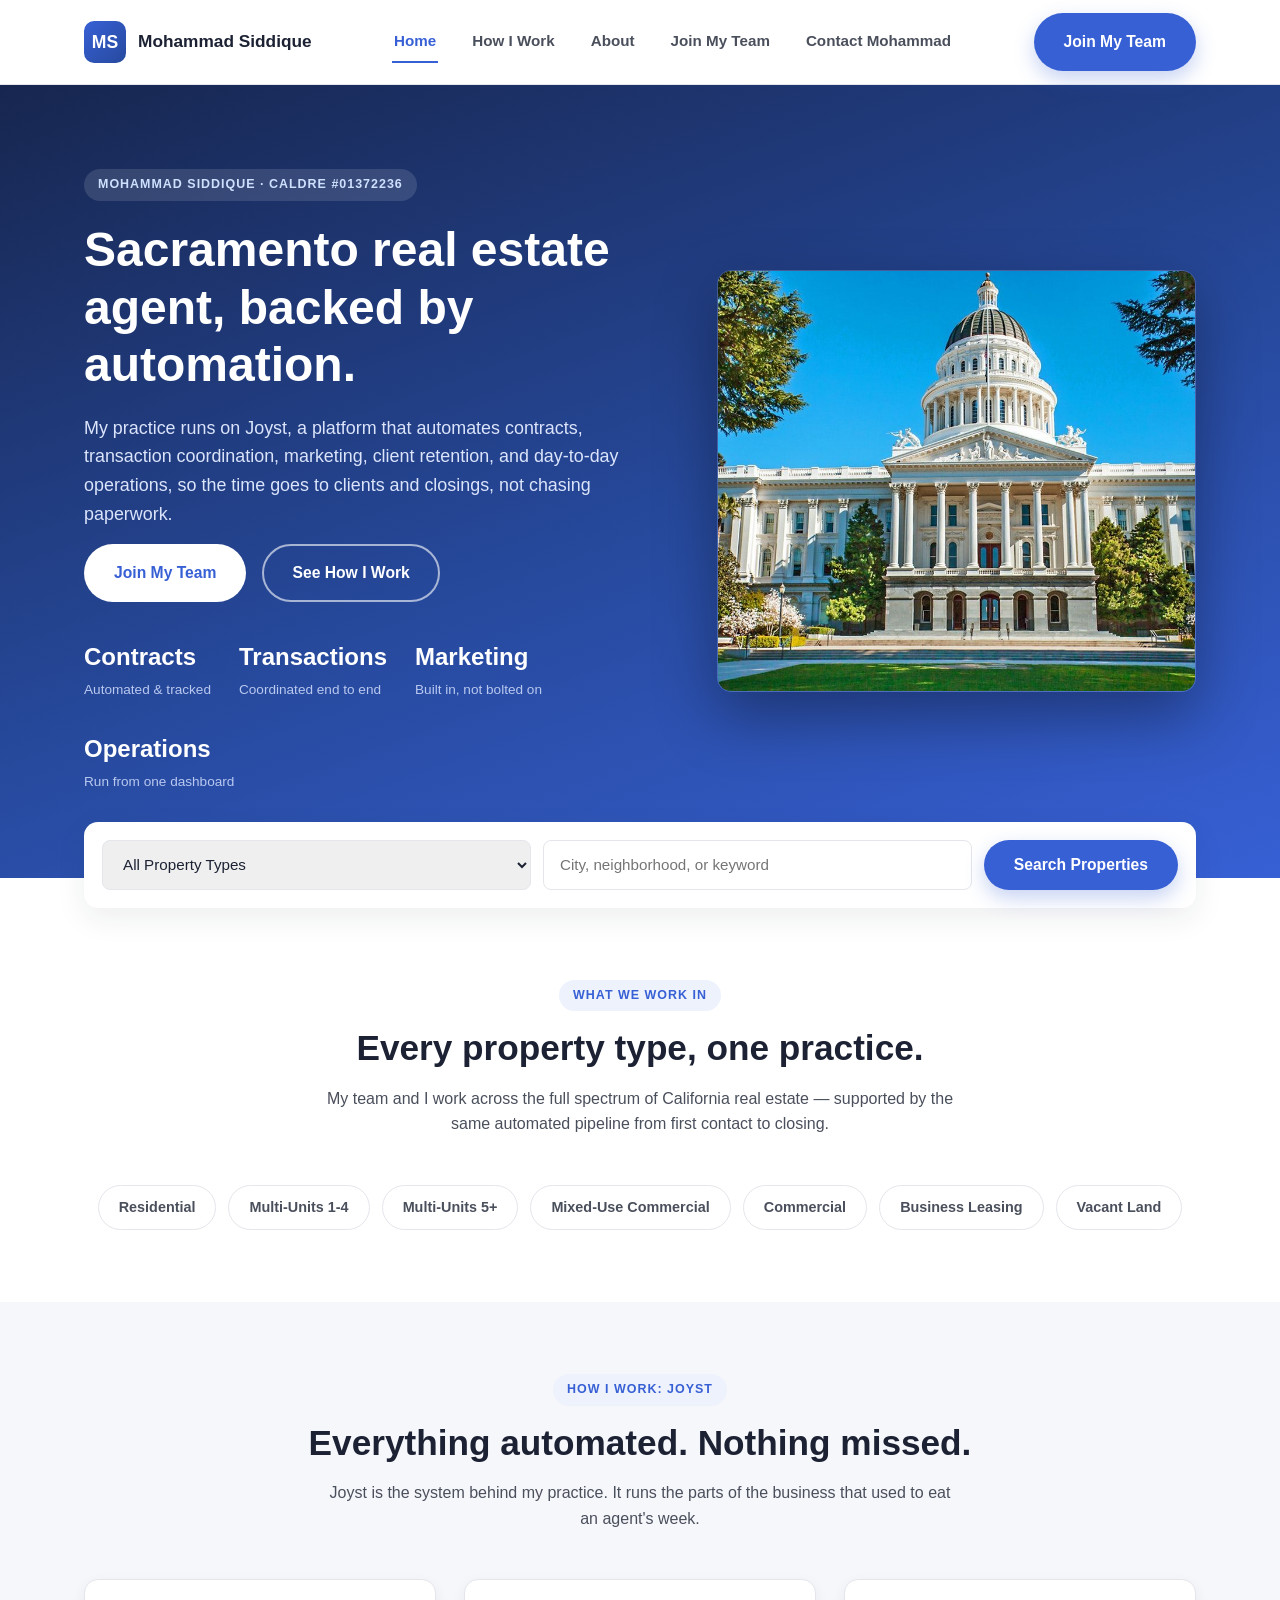
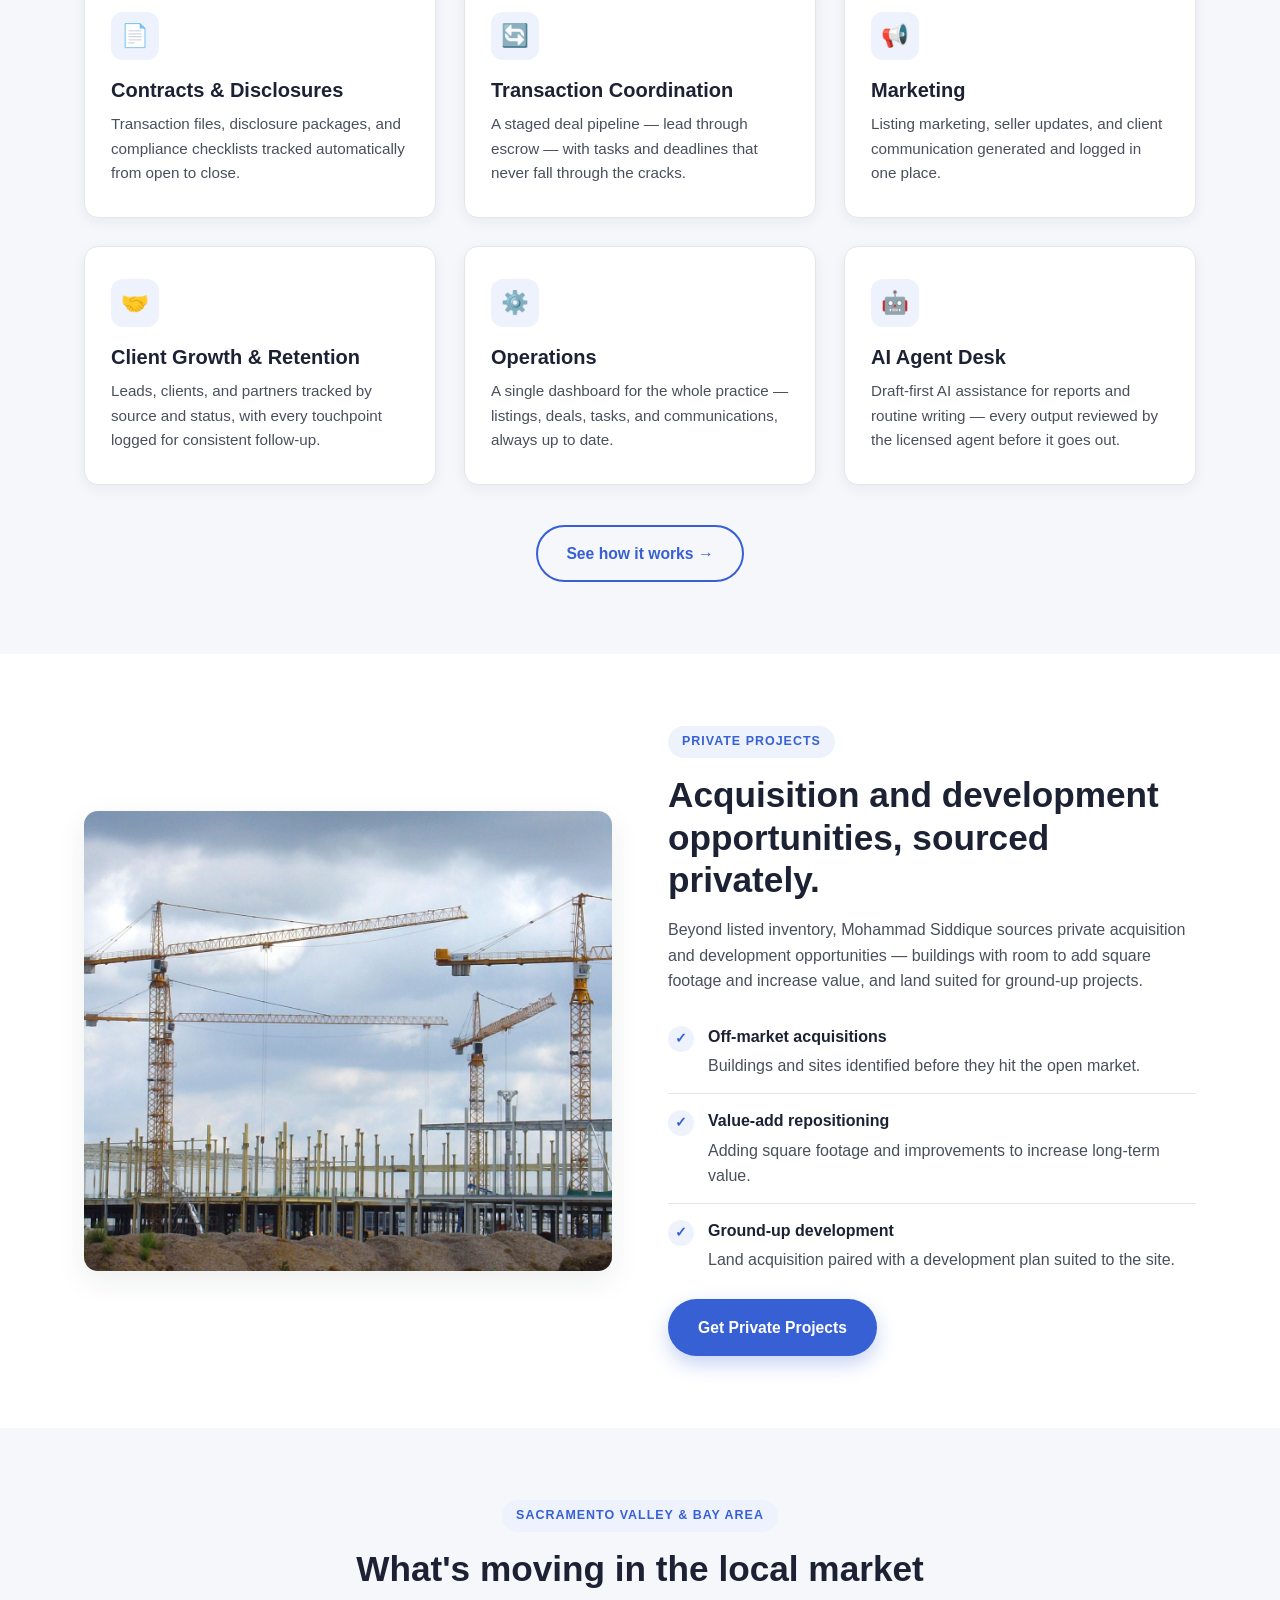
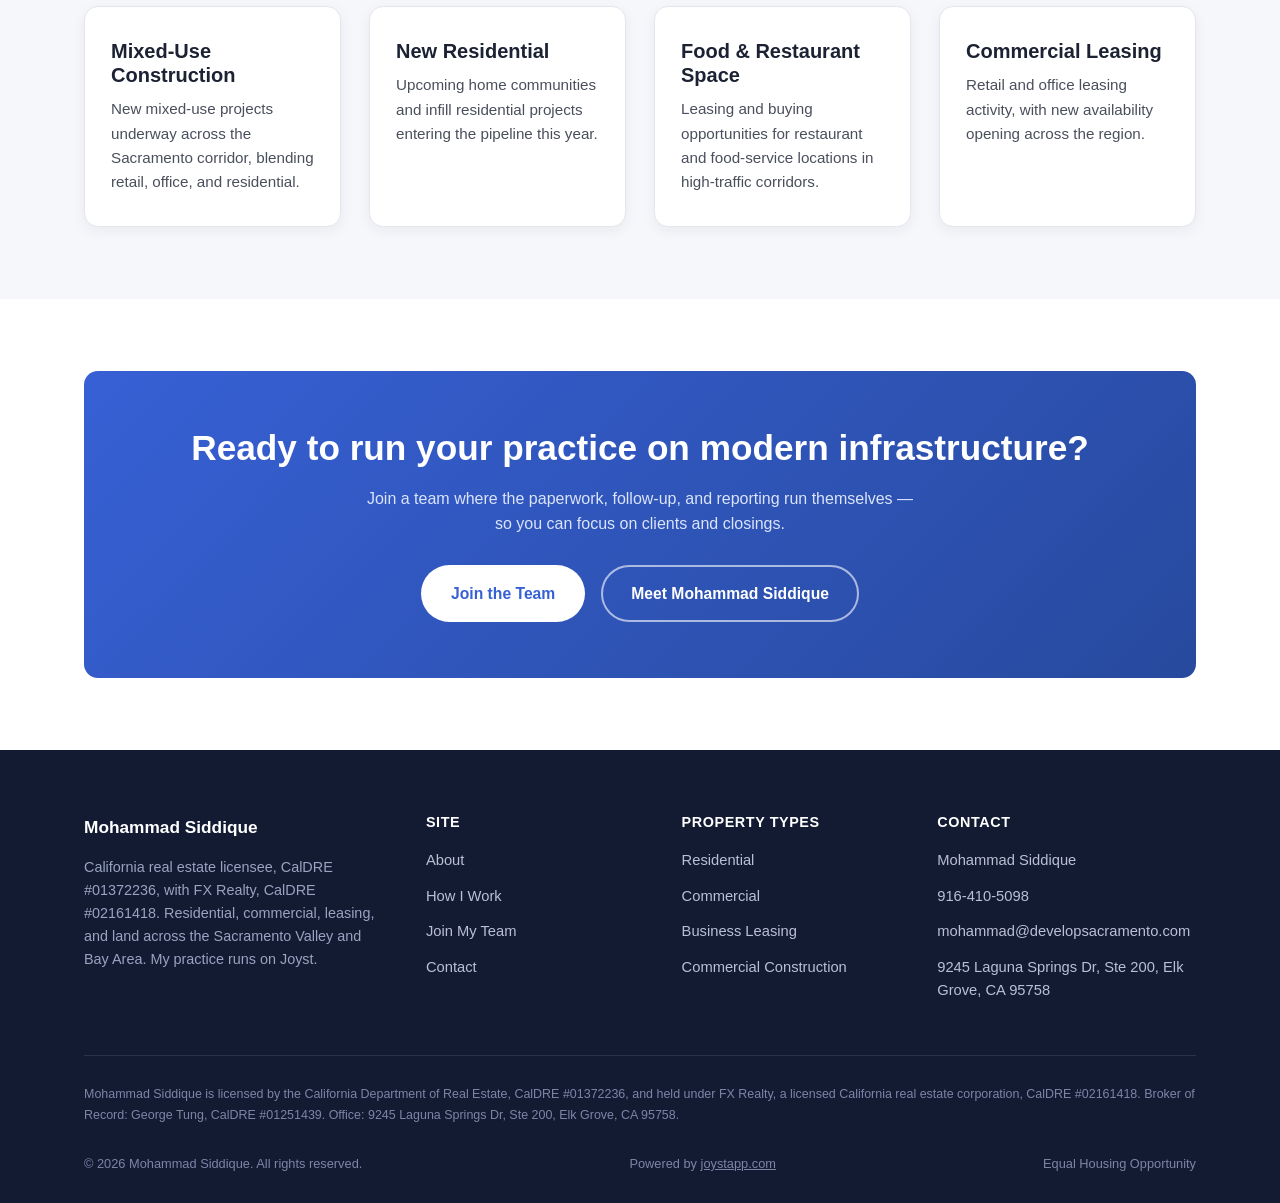
==== commit 0ed1c515: "Broker disclosure: FX Realty (CalDRE #02161418), George Tung, Elk Grove office Mohammad's license mo" ====
--- a/index.html
+++ b/index.html
@@ -1,256 +1,256 @@
-<!DOCTYPE html>
-<html lang="en">
-<head>
-<meta charset="UTF-8">
-<meta name="viewport" content="width=device-width, initial-scale=1.0">
-<title>Mohammad Siddique | Sacramento Real Estate Agent, Powered by Joyst</title>
-<meta name="description" content="Mohammad Siddique, CalDRE #01372236, Asset Bridge Realty: a Sacramento real estate agent whose practice runs on Joyst. Residential, commercial, leasing, and land.">
-<link rel="canonical" href="https://mohammadsiddique.com/">
-<meta property="og:type" content="website">
-<meta property="og:site_name" content="Mohammad Siddique">
-<meta property="og:title" content="Mohammad Siddique | Sacramento Real Estate Agent, Powered by Joyst">
-<meta property="og:description" content="Mohammad Siddique, CalDRE #01372236, Asset Bridge Realty: a Sacramento real estate agent whose practice runs on Joyst. Residential, commercial, leasing, and land.">
-<meta property="og:url" content="https://mohammadsiddique.com/">
-<meta property="og:image" content="https://mohammadsiddique.com/assets/images/hero-capitol.jpg">
-<meta name="twitter:card" content="summary_large_image">
-<script type="application/ld+json">[{"@context": "https://schema.org", "@type": "RealEstateAgent", "@id": "https://mohammadsiddique.com/#agent", "name": "Mohammad Siddique", "url": "https://mohammadsiddique.com/", "image": "https://mohammadsiddique.com/assets/images/mohammad-siddique.jpg", "telephone": "+1-916-410-5098", "email": "mohammad@developsacramento.com", "description": "California real estate agent, CalDRE #01372236, with Asset Bridge Realty. Residential, commercial, leasing, and land across the Sacramento Valley and Bay Area.", "address": {"@type": "PostalAddress", "streetAddress": "643 Brickyard Dr", "addressLocality": "Sacramento", "addressRegion": "CA", "postalCode": "95831", "addressCountry": "US"}, "areaServed": [{"@type": "City", "name": "Sacramento"}, {"@type": "AdministrativeArea", "name": "Sacramento Valley"}, {"@type": "AdministrativeArea", "name": "San Francisco Bay Area"}], "identifier": {"@type": "PropertyValue", "name": "California DRE license", "value": "01372236"}, "parentOrganization": {"@type": "RealEstateAgent", "name": "Asset Bridge Realty", "legalName": "Angel Realty & Developments Inc.", "identifier": {"@type": "PropertyValue", "name": "California DRE license", "value": "02295075"}}}, {"@context": "https://schema.org", "@type": "WebSite", "name": "Mohammad Siddique", "url": "https://mohammadsiddique.com/"}]</script>
-<link rel="stylesheet" href="css/style.css">
-</head>
-<body>
-
-<header class="site-header">
-  <div class="container">
-    <a href="index.html" class="brand">
-      <div class="brand-mark">MS</div>
-      <div class="brand-text">
-        <div class="brand-name">Mohammad Siddique</div>
-      </div>
-    </a>
-    <nav class="main-nav">
-      <a href="index.html" data-page="index.html">Home</a>
-      <a href="platform.html" data-page="platform.html">How I Work</a>
-      <a href="about.html" data-page="about.html">About</a>
-      <a href="join.html" data-page="join.html">Join My Team</a>
-      <a href="contact.html" data-page="contact.html">Contact Mohammad</a>
-    </nav>
-    <div class="nav-cta">
-      <a href="join.html" class="btn btn-primary">Join My Team</a>
-      <button class="nav-toggle" aria-label="Toggle menu"><span></span><span></span><span></span></button>
-    </div>
-  </div>
-</header>
-
-<section class="hero">
-  <div class="container">
-    <div class="hero-copy">
-      <span class="hero-eyebrow">Mohammad Siddique &middot; CalDRE #01372236</span>
-      <h1>Sacramento real estate agent, backed by automation.</h1>
-      <p class="lede">My practice runs on Joyst, a platform that automates contracts, transaction coordination, marketing, client retention, and day-to-day operations, so the time goes to clients and closings, not chasing paperwork.</p>
-      <div class="btn-row">
-        <a href="join.html" class="btn btn-white">Join My Team</a>
-        <a href="platform.html" class="btn btn-outline-white">See How I Work</a>
-      </div>
-      <div class="hero-stats">
-        <div class="hero-stat"><strong>Contracts</strong><span>Automated &amp; tracked</span></div>
-        <div class="hero-stat"><strong>Transactions</strong><span>Coordinated end to end</span></div>
-        <div class="hero-stat"><strong>Marketing</strong><span>Built in, not bolted on</span></div>
-        <div class="hero-stat"><strong>Operations</strong><span>Run from one dashboard</span></div>
-      </div>
-    </div>
-    <div class="hero-figure">
-      <img src="assets/images/hero-capitol.jpg" alt="Sacramento skyline">
-    </div>
-  </div>
-</section>
-
-<!-- Search bar -->
-<div class="container">
-  <form class="search-bar" data-form data-subject="Property search inquiry">
-    <select name="Property Type" aria-label="Property type">
-      <option value="">All Property Types</option>
-      <option>Residential</option>
-      <option>Multi-Units 1-4</option>
-      <option>Multi-Units 5+</option>
-      <option>Mixed-Use Commercial</option>
-      <option>Commercial</option>
-      <option>Business Leasing</option>
-      <option>Vacant Land</option>
-    </select>
-    <input type="text" name="Location / Keyword" placeholder="City, neighborhood, or keyword">
-    <button type="submit" class="btn btn-primary">Search Properties</button>
-  </form>
-</div>
-
-<!-- Property types -->
-<section class="section">
-  <div class="container section-center">
-    <span class="eyebrow">What We Work In</span>
-    <h2>Every property type, one practice.</h2>
-    <p class="section-intro" style="margin-left:auto;margin-right:auto;">My team and I work across the full spectrum of California real estate — supported by the same automated pipeline from first contact to closing.</p>
-    <div class="type-strip" style="justify-content:center;">
-      <span class="type-chip">Residential</span>
-      <span class="type-chip">Multi-Units 1-4</span>
-      <span class="type-chip">Multi-Units 5+</span>
-      <span class="type-chip">Mixed-Use Commercial</span>
-      <span class="type-chip">Commercial</span>
-      <span class="type-chip">Business Leasing</span>
-      <span class="type-chip">Vacant Land</span>
-    </div>
-  </div>
-</section>
-
-<!-- Automation pillars -->
-<section class="section section-alt">
-  <div class="container">
-    <div class="section-center">
-      <span class="eyebrow">How I Work: Joyst</span>
-      <h2>Everything automated. Nothing missed.</h2>
-      <p class="section-intro" style="margin-left:auto;margin-right:auto;">Joyst is the system behind my practice. It runs the parts of the business that used to eat an agent's week.</p>
-    </div>
-    <div class="grid grid-3">
-      <div class="card">
-        <div class="card-icon">&#128196;</div>
-        <h3>Contracts &amp; Disclosures</h3>
-        <p>Transaction files, disclosure packages, and compliance checklists tracked automatically from open to close.</p>
-      </div>
-      <div class="card">
-        <div class="card-icon">&#128260;</div>
-        <h3>Transaction Coordination</h3>
-        <p>A staged deal pipeline — lead through escrow — with tasks and deadlines that never fall through the cracks.</p>
-      </div>
-      <div class="card">
-        <div class="card-icon">&#128226;</div>
-        <h3>Marketing</h3>
-        <p>Listing marketing, seller updates, and client communication generated and logged in one place.</p>
-      </div>
-      <div class="card">
-        <div class="card-icon">&#129309;</div>
-        <h3>Client Growth &amp; Retention</h3>
-        <p>Leads, clients, and partners tracked by source and status, with every touchpoint logged for consistent follow-up.</p>
-      </div>
-      <div class="card">
-        <div class="card-icon">&#9881;&#65039;</div>
-        <h3>Operations</h3>
-        <p>A single dashboard for the whole practice — listings, deals, tasks, and communications, always up to date.</p>
-      </div>
-      <div class="card">
-        <div class="card-icon">&#129302;</div>
-        <h3>AI Agent Desk</h3>
-        <p>Draft-first AI assistance for reports and routine writing — every output reviewed by the licensed agent before it goes out.</p>
-      </div>
-    </div>
-    <div class="section-center" style="margin-top:40px;">
-      <a href="platform.html" class="btn btn-ghost">See how it works &rarr;</a>
-    </div>
-  </div>
-</section>
-
-<!-- Private projects -->
-<section class="section">
-  <div class="container split">
-    <img src="assets/images/construction.jpg" alt="Private development project">
-    <div>
-      <span class="eyebrow">Private Projects</span>
-      <h2>Acquisition and development opportunities, sourced privately.</h2>
-      <p>Beyond listed inventory, Mohammad Siddique sources private acquisition and development opportunities — buildings with room to add square footage and increase value, and land suited for ground-up projects.</p>
-      <ul class="pillar-list">
-        <li><span class="pillar-check">&#10003;</span><div><strong>Off-market acquisitions</strong><p style="margin:4px 0 0;">Buildings and sites identified before they hit the open market.</p></div></li>
-        <li><span class="pillar-check">&#10003;</span><div><strong>Value-add repositioning</strong><p style="margin:4px 0 0;">Adding square footage and improvements to increase long-term value.</p></div></li>
-        <li><span class="pillar-check">&#10003;</span><div><strong>Ground-up development</strong><p style="margin:4px 0 0;">Land acquisition paired with a development plan suited to the site.</p></div></li>
-      </ul>
-      <a href="contact.html" class="btn btn-primary" style="margin-top:12px;">Get Private Projects</a>
-    </div>
-  </div>
-</section>
-
-<!-- Local market news -->
-<section class="section section-alt">
-  <div class="container">
-    <div class="section-center">
-      <span class="eyebrow">Sacramento Valley &amp; Bay Area</span>
-      <h2>What's moving in the local market</h2>
-    </div>
-    <div class="grid grid-4">
-      <div class="card">
-        <h3>Mixed-Use Construction</h3>
-        <p>New mixed-use projects underway across the Sacramento corridor, blending retail, office, and residential.</p>
-      </div>
-      <div class="card">
-        <h3>New Residential</h3>
-        <p>Upcoming home communities and infill residential projects entering the pipeline this year.</p>
-      </div>
-      <div class="card">
-        <h3>Food &amp; Restaurant Space</h3>
-        <p>Leasing and buying opportunities for restaurant and food-service locations in high-traffic corridors.</p>
-      </div>
-      <div class="card">
-        <h3>Commercial Leasing</h3>
-        <p>Retail and office leasing activity, with new availability opening across the region.</p>
-      </div>
-    </div>
-  </div>
-</section>
-
-<!-- Join the team CTA -->
-<section class="section">
-  <div class="container">
-    <div class="cta-banner">
-      <h2>Ready to run your practice on modern infrastructure?</h2>
-      <p>Join a team where the paperwork, follow-up, and reporting run themselves — so you can focus on clients and closings.</p>
-      <div class="btn-row">
-        <a href="join.html" class="btn btn-white">Join the Team</a>
-        <a href="about.html" class="btn btn-outline-white">Meet Mohammad Siddique</a>
-      </div>
-    </div>
-  </div>
-</section>
-
-<footer class="site-footer">
-  <div class="container">
-    <div class="footer-grid">
-      <div class="footer-brand">
-        <div class="brand-name">Mohammad Siddique</div>
-        <p>California real estate licensee, CalDRE #01372236, with Asset Bridge Realty, CalDRE #02295075. Residential, commercial, leasing, and land across the Sacramento Valley and Bay Area. My practice runs on Joyst.</p>
-      </div>
-      <div>
-        <h4>Site</h4>
-        <ul>
-          <li><a href="about.html">About</a></li>
-          <li><a href="platform.html">How I Work</a></li>
-          <li><a href="join.html">Join My Team</a></li>
-          <li><a href="contact.html">Contact</a></li>
-        </ul>
-      </div>
-      <div>
-        <h4>Property Types</h4>
-        <ul>
-          <li><a href="residential.html">Residential</a></li>
-          <li><a href="commercial.html">Commercial</a></li>
-          <li><a href="business-leases.html">Business Leasing</a></li>
-          <li><a href="commercial-construction.html">Commercial Construction</a></li>
-        </ul>
-      </div>
-      <div>
-        <h4>Contact</h4>
-        <ul>
-          <li>Mohammad Siddique</li>
-          <li><a href="tel:9164105098">916-410-5098</a></li>
-          <li><a href="mailto:mohammad@developsacramento.com">mohammad@developsacramento.com</a></li>
-          <li>643 Brickyard Dr, Sacramento, CA 95831</li>
-        </ul>
-      </div>
-    </div>
-    <div class="footer-legal">
-      <p>Mohammad Siddique is licensed by the California Department of Real Estate, CalDRE #01372236, and held under Angel Realty &amp; Developments Inc., doing business as Asset Bridge Realty, CalDRE #02295075 (license expires 06/10/2029). Broker of Record: Angel Huang, CalDRE #01891986. Office: 643 Brickyard Dr, Sacramento, CA 95831.</p>
-    </div>
-    <div class="footer-bottom">
-      <span>&copy; 2026 Mohammad Siddique. All rights reserved.</span>
-      <span>Powered by <a href="https://joystapp.com" style="color:inherit;text-decoration:underline;">joystapp.com</a></span>
-      <span>Equal Housing Opportunity</span>
-    </div>
-  </div>
-</footer>
-
-<script src="js/main.js"></script>
-</body>
-</html>
+<!DOCTYPE html>
+<html lang="en">
+<head>
+<meta charset="UTF-8">
+<meta name="viewport" content="width=device-width, initial-scale=1.0">
+<title>Mohammad Siddique | Sacramento Real Estate Agent, Powered by Joyst</title>
+<meta name="description" content="Mohammad Siddique, CalDRE #01372236, FX Realty: a Sacramento real estate agent whose practice runs on Joyst. Residential, commercial, leasing, and land.">
+<link rel="canonical" href="https://mohammadsiddique.com/">
+<meta property="og:type" content="website">
+<meta property="og:site_name" content="Mohammad Siddique">
+<meta property="og:title" content="Mohammad Siddique | Sacramento Real Estate Agent, Powered by Joyst">
+<meta property="og:description" content="Mohammad Siddique, CalDRE #01372236, FX Realty: a Sacramento real estate agent whose practice runs on Joyst. Residential, commercial, leasing, and land.">
+<meta property="og:url" content="https://mohammadsiddique.com/">
+<meta property="og:image" content="https://mohammadsiddique.com/assets/images/hero-capitol.jpg">
+<meta name="twitter:card" content="summary_large_image">
+<script type="application/ld+json">[{"@context": "https://schema.org", "@type": "RealEstateAgent", "@id": "https://mohammadsiddique.com/#agent", "name": "Mohammad Siddique", "url": "https://mohammadsiddique.com/", "image": "https://mohammadsiddique.com/assets/images/mohammad-siddique.jpg", "telephone": "+1-916-410-5098", "email": "mohammad@developsacramento.com", "description": "California real estate agent, CalDRE #01372236, with FX Realty. Residential, commercial, leasing, and land across the Sacramento Valley and Bay Area.", "address": {"@type": "PostalAddress", "streetAddress": "9245 Laguna Springs Dr, Ste 200", "addressLocality": "Elk Grove", "addressRegion": "CA", "postalCode": "95758", "addressCountry": "US"}, "areaServed": [{"@type": "City", "name": "Sacramento"}, {"@type": "AdministrativeArea", "name": "Sacramento Valley"}, {"@type": "AdministrativeArea", "name": "San Francisco Bay Area"}], "identifier": {"@type": "PropertyValue", "name": "California DRE license", "value": "01372236"}, "parentOrganization": {"@type": "RealEstateAgent", "name": "FX Realty", "identifier": {"@type": "PropertyValue", "name": "California DRE license", "value": "02161418"}}}, {"@context": "https://schema.org", "@type": "WebSite", "name": "Mohammad Siddique", "url": "https://mohammadsiddique.com/"}]</script>
+<link rel="stylesheet" href="css/style.css">
+</head>
+<body>
+
+<header class="site-header">
+  <div class="container">
+    <a href="index.html" class="brand">
+      <div class="brand-mark">MS</div>
+      <div class="brand-text">
+        <div class="brand-name">Mohammad Siddique</div>
+      </div>
+    </a>
+    <nav class="main-nav">
+      <a href="index.html" data-page="index.html">Home</a>
+      <a href="platform.html" data-page="platform.html">How I Work</a>
+      <a href="about.html" data-page="about.html">About</a>
+      <a href="join.html" data-page="join.html">Join My Team</a>
+      <a href="contact.html" data-page="contact.html">Contact Mohammad</a>
+    </nav>
+    <div class="nav-cta">
+      <a href="join.html" class="btn btn-primary">Join My Team</a>
+      <button class="nav-toggle" aria-label="Toggle menu"><span></span><span></span><span></span></button>
+    </div>
+  </div>
+</header>
+
+<section class="hero">
+  <div class="container">
+    <div class="hero-copy">
+      <span class="hero-eyebrow">Mohammad Siddique &middot; CalDRE #01372236</span>
+      <h1>Sacramento real estate agent, backed by automation.</h1>
+      <p class="lede">My practice runs on Joyst, a platform that automates contracts, transaction coordination, marketing, client retention, and day-to-day operations, so the time goes to clients and closings, not chasing paperwork.</p>
+      <div class="btn-row">
+        <a href="join.html" class="btn btn-white">Join My Team</a>
+        <a href="platform.html" class="btn btn-outline-white">See How I Work</a>
+      </div>
+      <div class="hero-stats">
+        <div class="hero-stat"><strong>Contracts</strong><span>Automated &amp; tracked</span></div>
+        <div class="hero-stat"><strong>Transactions</strong><span>Coordinated end to end</span></div>
+        <div class="hero-stat"><strong>Marketing</strong><span>Built in, not bolted on</span></div>
+        <div class="hero-stat"><strong>Operations</strong><span>Run from one dashboard</span></div>
+      </div>
+    </div>
+    <div class="hero-figure">
+      <img src="assets/images/hero-capitol.jpg" alt="Sacramento skyline">
+    </div>
+  </div>
+</section>
+
+<!-- Search bar -->
+<div class="container">
+  <form class="search-bar" data-form data-subject="Property search inquiry">
+    <select name="Property Type" aria-label="Property type">
+      <option value="">All Property Types</option>
+      <option>Residential</option>
+      <option>Multi-Units 1-4</option>
+      <option>Multi-Units 5+</option>
+      <option>Mixed-Use Commercial</option>
+      <option>Commercial</option>
+      <option>Business Leasing</option>
+      <option>Vacant Land</option>
+    </select>
+    <input type="text" name="Location / Keyword" placeholder="City, neighborhood, or keyword">
+    <button type="submit" class="btn btn-primary">Search Properties</button>
+  </form>
+</div>
+
+<!-- Property types -->
+<section class="section">
+  <div class="container section-center">
+    <span class="eyebrow">What We Work In</span>
+    <h2>Every property type, one practice.</h2>
+    <p class="section-intro" style="margin-left:auto;margin-right:auto;">My team and I work across the full spectrum of California real estate — supported by the same automated pipeline from first contact to closing.</p>
+    <div class="type-strip" style="justify-content:center;">
+      <span class="type-chip">Residential</span>
+      <span class="type-chip">Multi-Units 1-4</span>
+      <span class="type-chip">Multi-Units 5+</span>
+      <span class="type-chip">Mixed-Use Commercial</span>
+      <span class="type-chip">Commercial</span>
+      <span class="type-chip">Business Leasing</span>
+      <span class="type-chip">Vacant Land</span>
+    </div>
+  </div>
+</section>
+
+<!-- Automation pillars -->
+<section class="section section-alt">
+  <div class="container">
+    <div class="section-center">
+      <span class="eyebrow">How I Work: Joyst</span>
+      <h2>Everything automated. Nothing missed.</h2>
+      <p class="section-intro" style="margin-left:auto;margin-right:auto;">Joyst is the system behind my practice. It runs the parts of the business that used to eat an agent's week.</p>
+    </div>
+    <div class="grid grid-3">
+      <div class="card">
+        <div class="card-icon">&#128196;</div>
+        <h3>Contracts &amp; Disclosures</h3>
+        <p>Transaction files, disclosure packages, and compliance checklists tracked automatically from open to close.</p>
+      </div>
+      <div class="card">
+        <div class="card-icon">&#128260;</div>
+        <h3>Transaction Coordination</h3>
+        <p>A staged deal pipeline — lead through escrow — with tasks and deadlines that never fall through the cracks.</p>
+      </div>
+      <div class="card">
+        <div class="card-icon">&#128226;</div>
+        <h3>Marketing</h3>
+        <p>Listing marketing, seller updates, and client communication generated and logged in one place.</p>
+      </div>
+      <div class="card">
+        <div class="card-icon">&#129309;</div>
+        <h3>Client Growth &amp; Retention</h3>
+        <p>Leads, clients, and partners tracked by source and status, with every touchpoint logged for consistent follow-up.</p>
+      </div>
+      <div class="card">
+        <div class="card-icon">&#9881;&#65039;</div>
+        <h3>Operations</h3>
+        <p>A single dashboard for the whole practice — listings, deals, tasks, and communications, always up to date.</p>
+      </div>
+      <div class="card">
+        <div class="card-icon">&#129302;</div>
+        <h3>AI Agent Desk</h3>
+        <p>Draft-first AI assistance for reports and routine writing — every output reviewed by the licensed agent before it goes out.</p>
+      </div>
+    </div>
+    <div class="section-center" style="margin-top:40px;">
+      <a href="platform.html" class="btn btn-ghost">See how it works &rarr;</a>
+    </div>
+  </div>
+</section>
+
+<!-- Private projects -->
+<section class="section">
+  <div class="container split">
+    <img src="assets/images/construction.jpg" alt="Private development project">
+    <div>
+      <span class="eyebrow">Private Projects</span>
+      <h2>Acquisition and development opportunities, sourced privately.</h2>
+      <p>Beyond listed inventory, Mohammad Siddique sources private acquisition and development opportunities — buildings with room to add square footage and increase value, and land suited for ground-up projects.</p>
+      <ul class="pillar-list">
+        <li><span class="pillar-check">&#10003;</span><div><strong>Off-market acquisitions</strong><p style="margin:4px 0 0;">Buildings and sites identified before they hit the open market.</p></div></li>
+        <li><span class="pillar-check">&#10003;</span><div><strong>Value-add repositioning</strong><p style="margin:4px 0 0;">Adding square footage and improvements to increase long-term value.</p></div></li>
+        <li><span class="pillar-check">&#10003;</span><div><strong>Ground-up development</strong><p style="margin:4px 0 0;">Land acquisition paired with a development plan suited to the site.</p></div></li>
+      </ul>
+      <a href="contact.html" class="btn btn-primary" style="margin-top:12px;">Get Private Projects</a>
+    </div>
+  </div>
+</section>
+
+<!-- Local market news -->
+<section class="section section-alt">
+  <div class="container">
+    <div class="section-center">
+      <span class="eyebrow">Sacramento Valley &amp; Bay Area</span>
+      <h2>What's moving in the local market</h2>
+    </div>
+    <div class="grid grid-4">
+      <div class="card">
+        <h3>Mixed-Use Construction</h3>
+        <p>New mixed-use projects underway across the Sacramento corridor, blending retail, office, and residential.</p>
+      </div>
+      <div class="card">
+        <h3>New Residential</h3>
+        <p>Upcoming home communities and infill residential projects entering the pipeline this year.</p>
+      </div>
+      <div class="card">
+        <h3>Food &amp; Restaurant Space</h3>
+        <p>Leasing and buying opportunities for restaurant and food-service locations in high-traffic corridors.</p>
+      </div>
+      <div class="card">
+        <h3>Commercial Leasing</h3>
+        <p>Retail and office leasing activity, with new availability opening across the region.</p>
+      </div>
+    </div>
+  </div>
+</section>
+
+<!-- Join the team CTA -->
+<section class="section">
+  <div class="container">
+    <div class="cta-banner">
+      <h2>Ready to run your practice on modern infrastructure?</h2>
+      <p>Join a team where the paperwork, follow-up, and reporting run themselves — so you can focus on clients and closings.</p>
+      <div class="btn-row">
+        <a href="join.html" class="btn btn-white">Join the Team</a>
+        <a href="about.html" class="btn btn-outline-white">Meet Mohammad Siddique</a>
+      </div>
+    </div>
+  </div>
+</section>
+
+<footer class="site-footer">
+  <div class="container">
+    <div class="footer-grid">
+      <div class="footer-brand">
+        <div class="brand-name">Mohammad Siddique</div>
+        <p>California real estate licensee, CalDRE #01372236, with FX Realty, CalDRE #02161418. Residential, commercial, leasing, and land across the Sacramento Valley and Bay Area. My practice runs on Joyst.</p>
+      </div>
+      <div>
+        <h4>Site</h4>
+        <ul>
+          <li><a href="about.html">About</a></li>
+          <li><a href="platform.html">How I Work</a></li>
+          <li><a href="join.html">Join My Team</a></li>
+          <li><a href="contact.html">Contact</a></li>
+        </ul>
+      </div>
+      <div>
+        <h4>Property Types</h4>
+        <ul>
+          <li><a href="residential.html">Residential</a></li>
+          <li><a href="commercial.html">Commercial</a></li>
+          <li><a href="business-leases.html">Business Leasing</a></li>
+          <li><a href="commercial-construction.html">Commercial Construction</a></li>
+        </ul>
+      </div>
+      <div>
+        <h4>Contact</h4>
+        <ul>
+          <li>Mohammad Siddique</li>
+          <li><a href="tel:9164105098">916-410-5098</a></li>
+          <li><a href="mailto:mohammad@developsacramento.com">mohammad@developsacramento.com</a></li>
+          <li>9245 Laguna Springs Dr, Ste 200, Elk Grove, CA 95758</li>
+        </ul>
+      </div>
+    </div>
+    <div class="footer-legal">
+      <p>Mohammad Siddique is licensed by the California Department of Real Estate, CalDRE #01372236, and held under FX Realty, a licensed California real estate corporation, CalDRE #02161418. Broker of Record: George Tung, CalDRE #01251439. Office: 9245 Laguna Springs Dr, Ste 200, Elk Grove, CA 95758.</p>
+    </div>
+    <div class="footer-bottom">
+      <span>&copy; 2026 Mohammad Siddique. All rights reserved.</span>
+      <span>Powered by <a href="https://joystapp.com" style="color:inherit;text-decoration:underline;">joystapp.com</a></span>
+      <span>Equal Housing Opportunity</span>
+    </div>
+  </div>
+</footer>
+
+<script src="js/main.js"></script>
+</body>
+</html>
--- a/css/style.css
+++ b/css/style.css
@@ -1,476 +1,476 @@
-/* ============================================
-   Asset Bridge Realty — global styles
-   Palette: white #ffffff / blue #3760d5 / slate #9598a0
-   ============================================ */
-
-:root {
-  --color-white: #ffffff;
-  --color-blue: #3760d5;
-  --color-blue-dark: #274a9e;
-  --color-blue-tint: #eef2fc;
-  --color-slate: #9598a0;
-  --color-ink: #1c2233;
-  --color-ink-soft: #4a4f5c;
-  --color-border: #e4e6ec;
-  --color-bg-alt: #f6f7fb;
-  --radius: 14px;
-  --radius-sm: 8px;
-  --shadow: 0 10px 30px rgba(28, 34, 51, 0.08);
-  --shadow-sm: 0 4px 14px rgba(28, 34, 51, 0.06);
-  --container: 1160px;
-  --font: "Segoe UI", "Helvetica Neue", Arial, sans-serif;
-}
-
-* { box-sizing: border-box; }
-
-html { scroll-behavior: smooth; }
-
-body {
-  margin: 0;
-  font-family: var(--font);
-  color: var(--color-ink);
-  background: var(--color-white);
-  line-height: 1.6;
-  -webkit-font-smoothing: antialiased;
-}
-
-img { max-width: 100%; display: block; }
-
-a { color: inherit; text-decoration: none; }
-
-.container {
-  max-width: var(--container);
-  margin: 0 auto;
-  padding: 0 24px;
-}
-
-h1, h2, h3, h4 { line-height: 1.2; margin: 0 0 16px; font-weight: 700; }
-h1 { font-size: clamp(2rem, 4vw, 3rem); }
-h2 { font-size: clamp(1.6rem, 3vw, 2.2rem); }
-h3 { font-size: 1.25rem; }
-p { margin: 0 0 16px; color: var(--color-ink-soft); }
-
-.eyebrow {
-  display: inline-block;
-  font-size: 0.78rem;
-  font-weight: 700;
-  letter-spacing: 0.08em;
-  text-transform: uppercase;
-  color: var(--color-blue);
-  background: var(--color-blue-tint);
-  padding: 6px 14px;
-  border-radius: 999px;
-  margin-bottom: 16px;
-}
-
-.section { padding: 72px 0; }
-.section-alt { background: var(--color-bg-alt); }
-.section-center { text-align: center; }
-.section-intro { max-width: 640px; margin: 0 auto 48px; }
-.section-intro.left { margin: 0 0 48px; }
-
-/* ---------- Buttons ---------- */
-.btn {
-  display: inline-block;
-  padding: 14px 28px;
-  border-radius: 999px;
-  font-weight: 600;
-  font-size: 0.98rem;
-  border: 2px solid transparent;
-  cursor: pointer;
-  transition: transform 0.15s ease, box-shadow 0.15s ease, background 0.15s ease, color 0.15s ease;
-}
-.btn-primary {
-  background: var(--color-blue);
-  color: var(--color-white);
-  box-shadow: 0 8px 20px rgba(55, 96, 213, 0.28);
-}
-.btn-primary:hover { background: var(--color-blue-dark); transform: translateY(-1px); }
-.btn-ghost {
-  background: transparent;
-  color: var(--color-blue);
-  border-color: var(--color-blue);
-}
-.btn-ghost:hover { background: var(--color-blue-tint); }
-.btn-white {
-  background: var(--color-white);
-  color: var(--color-blue);
-}
-.btn-white:hover { transform: translateY(-1px); }
-.btn-outline-white {
-  background: transparent;
-  color: var(--color-white);
-  border-color: rgba(255,255,255,0.6);
-}
-.btn-outline-white:hover { background: rgba(255,255,255,0.12); }
-.btn-row { display: flex; gap: 16px; flex-wrap: wrap; }
-.btn-block { width: 100%; text-align: center; }
-
-/* ---------- Header ---------- */
-.site-header {
-  position: sticky;
-  top: 0;
-  z-index: 100;
-  background: rgba(255,255,255,0.96);
-  backdrop-filter: blur(6px);
-  border-bottom: 1px solid var(--color-border);
-}
-.site-header .container {
-  display: flex;
-  align-items: center;
-  justify-content: space-between;
-  height: 84px;
-}
-.brand { display: flex; align-items: center; gap: 12px; }
-.brand-mark {
-  width: 42px;
-  height: 42px;
-  border-radius: 10px;
-  background: linear-gradient(135deg, var(--color-blue), var(--color-blue-dark));
-  display: flex;
-  align-items: center;
-  justify-content: center;
-  color: #fff;
-  font-weight: 800;
-  font-size: 1.1rem;
-  flex-shrink: 0;
-}
-.brand-text { line-height: 1.15; }
-.brand-name { font-weight: 800; font-size: 1.08rem; color: var(--color-ink); }
-.brand-sub { font-size: 0.74rem; color: var(--color-slate); letter-spacing: 0.03em; }
-
-.main-nav { display: flex; align-items: center; gap: 32px; }
-.main-nav a {
-  font-weight: 600;
-  font-size: 0.95rem;
-  color: var(--color-ink-soft);
-  padding: 8px 2px;
-  border-bottom: 2px solid transparent;
-  transition: color 0.15s ease, border-color 0.15s ease;
-}
-.main-nav a:hover, .main-nav a.active { color: var(--color-blue); border-color: var(--color-blue); }
-.nav-cta { display: flex; align-items: center; gap: 20px; }
-.nav-toggle {
-  display: none;
-  background: none;
-  border: none;
-  cursor: pointer;
-  padding: 8px;
-}
-.nav-toggle span {
-  display: block;
-  width: 24px;
-  height: 2px;
-  background: var(--color-ink);
-  margin: 5px 0;
-  border-radius: 2px;
-}
-
-/* ---------- Hero ---------- */
-.hero {
-  position: relative;
-  background: linear-gradient(160deg, #17264f 0%, var(--color-blue-dark) 55%, var(--color-blue) 100%);
-  color: #fff;
-  overflow: hidden;
-}
-.hero .container {
-  display: grid;
-  grid-template-columns: 1.1fr 0.9fr;
-  gap: 48px;
-  align-items: center;
-  padding-top: 84px;
-  padding-bottom: 84px;
-}
-.hero-eyebrow {
-  display: inline-block;
-  font-size: 0.78rem;
-  font-weight: 700;
-  letter-spacing: 0.08em;
-  text-transform: uppercase;
-  color: #cfe0ff;
-  background: rgba(255,255,255,0.12);
-  padding: 6px 14px;
-  border-radius: 999px;
-  margin-bottom: 20px;
-}
-.hero h1 { color: #fff; margin-bottom: 20px; }
-.hero p.lede { color: #dbe4fb; font-size: 1.12rem; max-width: 560px; }
-.hero-figure {
-  border-radius: var(--radius);
-  overflow: hidden;
-  box-shadow: 0 24px 60px rgba(0,0,0,0.35);
-  border: 1px solid rgba(255,255,255,0.15);
-}
-.hero-figure img { width: 100%; height: 420px; object-fit: cover; }
-.hero-stats {
-  display: flex;
-  gap: 28px;
-  margin-top: 36px;
-  flex-wrap: wrap;
-}
-.hero-stat strong { display: block; font-size: 1.5rem; color: #fff; }
-.hero-stat span { font-size: 0.85rem; color: #b9c8ef; }
-
-/* ---------- Page header (interior pages) ---------- */
-.page-hero {
-  background: linear-gradient(160deg, #17264f 0%, var(--color-blue-dark) 60%, var(--color-blue) 100%);
-  color: #fff;
-  padding: 64px 0 56px;
-}
-.page-hero h1 { color: #fff; margin-bottom: 12px; }
-.page-hero p { color: #dbe4fb; max-width: 620px; font-size: 1.05rem; margin: 0; }
-.breadcrumb { color: #b9c8ef; font-size: 0.85rem; margin-bottom: 14px; }
-.breadcrumb a { color: #b9c8ef; }
-.breadcrumb a:hover { color: #fff; }
-
-/* ---------- Cards / grids ---------- */
-.grid { display: grid; gap: 28px; }
-.grid-2 { grid-template-columns: repeat(2, 1fr); }
-.grid-3 { grid-template-columns: repeat(3, 1fr); }
-.grid-4 { grid-template-columns: repeat(4, 1fr); }
-.grid-6 { grid-template-columns: repeat(6, 1fr); }
-
-.card {
-  background: var(--color-white);
-  border: 1px solid var(--color-border);
-  border-radius: var(--radius);
-  padding: 32px 26px;
-  box-shadow: var(--shadow-sm);
-  transition: transform 0.2s ease, box-shadow 0.2s ease;
-}
-.card:hover { transform: translateY(-4px); box-shadow: var(--shadow); }
-.card-icon {
-  width: 48px;
-  height: 48px;
-  border-radius: 12px;
-  background: var(--color-blue-tint);
-  color: var(--color-blue);
-  display: flex;
-  align-items: center;
-  justify-content: center;
-  font-size: 1.4rem;
-  margin-bottom: 18px;
-}
-.card h3 { margin-bottom: 10px; }
-.card p { margin-bottom: 0; font-size: 0.95rem; }
-
-.pillar-list { list-style: none; margin: 0; padding: 0; }
-.pillar-list li {
-  display: flex;
-  gap: 14px;
-  padding: 14px 0;
-  border-bottom: 1px solid var(--color-border);
-}
-.pillar-list li:last-child { border-bottom: none; }
-.pillar-check {
-  flex-shrink: 0;
-  width: 26px;
-  height: 26px;
-  border-radius: 50%;
-  background: var(--color-blue-tint);
-  color: var(--color-blue);
-  display: flex;
-  align-items: center;
-  justify-content: center;
-  font-weight: 800;
-  font-size: 0.85rem;
-  margin-top: 2px;
-}
-
-/* ---------- Property type chips ---------- */
-.type-strip {
-  display: flex;
-  flex-wrap: wrap;
-  gap: 12px;
-}
-.type-chip {
-  background: var(--color-white);
-  border: 1px solid var(--color-border);
-  border-radius: 999px;
-  padding: 10px 20px;
-  font-size: 0.9rem;
-  font-weight: 600;
-  color: var(--color-ink-soft);
-}
-
-/* ---------- Split section ---------- */
-.split {
-  display: grid;
-  grid-template-columns: 1fr 1fr;
-  gap: 56px;
-  align-items: center;
-}
-.split img { border-radius: var(--radius); box-shadow: var(--shadow); width: 100%; object-fit: cover; object-position: top center; height: 100%; max-height: 460px; }
-.split img.portrait { object-position: top center; max-height: 520px; }
-
-/* ---------- CTA banner ---------- */
-.cta-banner {
-  background: linear-gradient(135deg, var(--color-blue) 0%, var(--color-blue-dark) 100%);
-  border-radius: var(--radius);
-  color: #fff;
-  padding: 56px;
-  text-align: center;
-}
-.cta-banner h2 { color: #fff; }
-.cta-banner p { color: #dbe4fb; max-width: 560px; margin: 0 auto 28px; }
-.cta-banner .btn-row { justify-content: center; }
-
-/* ---------- Testimonial / quote ---------- */
-.quote-block {
-  background: var(--color-blue-tint);
-  border-left: 4px solid var(--color-blue);
-  border-radius: var(--radius-sm);
-  padding: 28px 32px;
-  font-size: 1.05rem;
-  color: var(--color-ink);
-  font-style: italic;
-}
-
-/* ---------- Forms ---------- */
-.form-card {
-  background: var(--color-white);
-  border: 1px solid var(--color-border);
-  border-radius: var(--radius);
-  padding: 40px;
-  box-shadow: var(--shadow);
-}
-.form-row { display: grid; grid-template-columns: 1fr 1fr; gap: 20px; }
-.field { margin-bottom: 20px; }
-.field label {
-  display: block;
-  font-weight: 600;
-  font-size: 0.88rem;
-  margin-bottom: 8px;
-  color: var(--color-ink);
-}
-.field input,
-.field select,
-.field textarea {
-  width: 100%;
-  padding: 13px 14px;
-  border: 1px solid var(--color-border);
-  border-radius: var(--radius-sm);
-  font-family: var(--font);
-  font-size: 0.95rem;
-  color: var(--color-ink);
-  background: var(--color-white);
-}
-.field input:focus,
-.field select:focus,
-.field textarea:focus {
-  outline: none;
-  border-color: var(--color-blue);
-  box-shadow: 0 0 0 3px var(--color-blue-tint);
-}
-.field textarea { resize: vertical; min-height: 120px; }
-.form-note { font-size: 0.82rem; color: var(--color-slate); margin-top: 12px; }
-
-/* ---------- Search bar (home) ---------- */
-.search-bar {
-  background: var(--color-white);
-  border-radius: var(--radius);
-  box-shadow: var(--shadow);
-  padding: 18px;
-  display: grid;
-  grid-template-columns: 1fr 1fr auto;
-  gap: 12px;
-  margin-top: -56px;
-  position: relative;
-  z-index: 5;
-}
-.search-bar select,
-.search-bar input {
-  padding: 14px 16px;
-  border: 1px solid var(--color-border);
-  border-radius: var(--radius-sm);
-  font-family: var(--font);
-  font-size: 0.95rem;
-  color: var(--color-ink);
-}
-.search-bar input:focus, .search-bar select:focus { outline: none; border-color: var(--color-blue); }
-
-/* ---------- Info strip / contact details ---------- */
-.info-strip {
-  display: grid;
-  grid-template-columns: repeat(3, 1fr);
-  gap: 28px;
-}
-.info-strip .card { text-align: left; }
-
-/* ---------- Footer ---------- */
-.site-footer {
-  background: #131b33;
-  color: #b9c0d6;
-  padding: 64px 0 28px;
-}
-.footer-grid {
-  display: grid;
-  grid-template-columns: 1.4fr 1fr 1fr 1.2fr;
-  gap: 40px;
-  padding-bottom: 40px;
-  border-bottom: 1px solid rgba(255,255,255,0.1);
-}
-.footer-brand .brand-name { color: #fff; }
-.footer-brand p { color: #9aa3c0; font-size: 0.9rem; margin-top: 14px; }
-.site-footer h4 {
-  color: #fff;
-  font-size: 0.9rem;
-  letter-spacing: 0.04em;
-  text-transform: uppercase;
-  margin-bottom: 18px;
-}
-.site-footer ul { list-style: none; margin: 0; padding: 0; }
-.site-footer li { margin-bottom: 12px; font-size: 0.92rem; }
-.site-footer a:hover { color: #fff; }
-.footer-legal {
-  padding-top: 28px;
-  font-size: 0.78rem;
-  color: #7c85a6;
-  line-height: 1.7;
-}
-.footer-legal p { color: #7c85a6; margin: 0 0 8px; }
-.footer-bottom {
-  display: flex;
-  justify-content: space-between;
-  flex-wrap: wrap;
-  gap: 12px;
-  padding-top: 20px;
-  font-size: 0.8rem;
-  color: #7c85a6;
-}
-
-/* ---------- Stats row ---------- */
-.stats-row {
-  display: grid;
-  grid-template-columns: repeat(4, 1fr);
-  gap: 24px;
-  text-align: center;
-}
-.stat strong { display: block; font-size: 2rem; color: var(--color-blue); }
-.stat span { color: var(--color-slate); font-size: 0.9rem; }
-
-/* ---------- Responsive ---------- */
-@media (max-width: 960px) {
-  .hero .container { grid-template-columns: 1fr; }
-  .hero-figure img { height: 320px; }
-  .split { grid-template-columns: 1fr; }
-  .split img { max-height: 320px; }
-  .grid-2, .grid-3, .grid-4 { grid-template-columns: repeat(2, 1fr); }
-  .info-strip { grid-template-columns: 1fr; }
-  .footer-grid { grid-template-columns: 1fr 1fr; }
-  .stats-row { grid-template-columns: repeat(2, 1fr); }
-}
-
-@media (max-width: 720px) {
-  .main-nav { position: fixed; top: 84px; left: 0; right: 0; background: #fff; flex-direction: column; align-items: flex-start; padding: 20px 24px; gap: 18px; border-bottom: 1px solid var(--color-border); box-shadow: var(--shadow); transform: translateY(-12px); opacity: 0; pointer-events: none; transition: all 0.2s ease; }
-  .main-nav.open { transform: translateY(0); opacity: 1; pointer-events: auto; }
-  .nav-toggle { display: block; }
-  .nav-cta .btn-primary { display: none; }
-  .search-bar { grid-template-columns: 1fr; margin-top: 24px; }
-  .form-row { grid-template-columns: 1fr; }
-  .grid-2, .grid-3, .grid-4, .grid-6 { grid-template-columns: 1fr; }
-  .footer-grid { grid-template-columns: 1fr; }
-  .stats-row { grid-template-columns: 1fr 1fr; }
-  .cta-banner { padding: 36px 24px; }
-  .section { padding: 52px 0; }
-}
+/* ============================================
+   mohammadsiddique.com — global styles
+   Palette: white #ffffff / blue #3760d5 / slate #9598a0
+   ============================================ */
+
+:root {
+  --color-white: #ffffff;
+  --color-blue: #3760d5;
+  --color-blue-dark: #274a9e;
+  --color-blue-tint: #eef2fc;
+  --color-slate: #9598a0;
+  --color-ink: #1c2233;
+  --color-ink-soft: #4a4f5c;
+  --color-border: #e4e6ec;
+  --color-bg-alt: #f6f7fb;
+  --radius: 14px;
+  --radius-sm: 8px;
+  --shadow: 0 10px 30px rgba(28, 34, 51, 0.08);
+  --shadow-sm: 0 4px 14px rgba(28, 34, 51, 0.06);
+  --container: 1160px;
+  --font: "Segoe UI", "Helvetica Neue", Arial, sans-serif;
+}
+
+* { box-sizing: border-box; }
+
+html { scroll-behavior: smooth; }
+
+body {
+  margin: 0;
+  font-family: var(--font);
+  color: var(--color-ink);
+  background: var(--color-white);
+  line-height: 1.6;
+  -webkit-font-smoothing: antialiased;
+}
+
+img { max-width: 100%; display: block; }
+
+a { color: inherit; text-decoration: none; }
+
+.container {
+  max-width: var(--container);
+  margin: 0 auto;
+  padding: 0 24px;
+}
+
+h1, h2, h3, h4 { line-height: 1.2; margin: 0 0 16px; font-weight: 700; }
+h1 { font-size: clamp(2rem, 4vw, 3rem); }
+h2 { font-size: clamp(1.6rem, 3vw, 2.2rem); }
+h3 { font-size: 1.25rem; }
+p { margin: 0 0 16px; color: var(--color-ink-soft); }
+
+.eyebrow {
+  display: inline-block;
+  font-size: 0.78rem;
+  font-weight: 700;
+  letter-spacing: 0.08em;
+  text-transform: uppercase;
+  color: var(--color-blue);
+  background: var(--color-blue-tint);
+  padding: 6px 14px;
+  border-radius: 999px;
+  margin-bottom: 16px;
+}
+
+.section { padding: 72px 0; }
+.section-alt { background: var(--color-bg-alt); }
+.section-center { text-align: center; }
+.section-intro { max-width: 640px; margin: 0 auto 48px; }
+.section-intro.left { margin: 0 0 48px; }
+
+/* ---------- Buttons ---------- */
+.btn {
+  display: inline-block;
+  padding: 14px 28px;
+  border-radius: 999px;
+  font-weight: 600;
+  font-size: 0.98rem;
+  border: 2px solid transparent;
+  cursor: pointer;
+  transition: transform 0.15s ease, box-shadow 0.15s ease, background 0.15s ease, color 0.15s ease;
+}
+.btn-primary {
+  background: var(--color-blue);
+  color: var(--color-white);
+  box-shadow: 0 8px 20px rgba(55, 96, 213, 0.28);
+}
+.btn-primary:hover { background: var(--color-blue-dark); transform: translateY(-1px); }
+.btn-ghost {
+  background: transparent;
+  color: var(--color-blue);
+  border-color: var(--color-blue);
+}
+.btn-ghost:hover { background: var(--color-blue-tint); }
+.btn-white {
+  background: var(--color-white);
+  color: var(--color-blue);
+}
+.btn-white:hover { transform: translateY(-1px); }
+.btn-outline-white {
+  background: transparent;
+  color: var(--color-white);
+  border-color: rgba(255,255,255,0.6);
+}
+.btn-outline-white:hover { background: rgba(255,255,255,0.12); }
+.btn-row { display: flex; gap: 16px; flex-wrap: wrap; }
+.btn-block { width: 100%; text-align: center; }
+
+/* ---------- Header ---------- */
+.site-header {
+  position: sticky;
+  top: 0;
+  z-index: 100;
+  background: rgba(255,255,255,0.96);
+  backdrop-filter: blur(6px);
+  border-bottom: 1px solid var(--color-border);
+}
+.site-header .container {
+  display: flex;
+  align-items: center;
+  justify-content: space-between;
+  height: 84px;
+}
+.brand { display: flex; align-items: center; gap: 12px; }
+.brand-mark {
+  width: 42px;
+  height: 42px;
+  border-radius: 10px;
+  background: linear-gradient(135deg, var(--color-blue), var(--color-blue-dark));
+  display: flex;
+  align-items: center;
+  justify-content: center;
+  color: #fff;
+  font-weight: 800;
+  font-size: 1.1rem;
+  flex-shrink: 0;
+}
+.brand-text { line-height: 1.15; }
+.brand-name { font-weight: 800; font-size: 1.08rem; color: var(--color-ink); }
+.brand-sub { font-size: 0.74rem; color: var(--color-slate); letter-spacing: 0.03em; }
+
+.main-nav { display: flex; align-items: center; gap: 32px; }
+.main-nav a {
+  font-weight: 600;
+  font-size: 0.95rem;
+  color: var(--color-ink-soft);
+  padding: 8px 2px;
+  border-bottom: 2px solid transparent;
+  transition: color 0.15s ease, border-color 0.15s ease;
+}
+.main-nav a:hover, .main-nav a.active { color: var(--color-blue); border-color: var(--color-blue); }
+.nav-cta { display: flex; align-items: center; gap: 20px; }
+.nav-toggle {
+  display: none;
+  background: none;
+  border: none;
+  cursor: pointer;
+  padding: 8px;
+}
+.nav-toggle span {
+  display: block;
+  width: 24px;
+  height: 2px;
+  background: var(--color-ink);
+  margin: 5px 0;
+  border-radius: 2px;
+}
+
+/* ---------- Hero ---------- */
+.hero {
+  position: relative;
+  background: linear-gradient(160deg, #17264f 0%, var(--color-blue-dark) 55%, var(--color-blue) 100%);
+  color: #fff;
+  overflow: hidden;
+}
+.hero .container {
+  display: grid;
+  grid-template-columns: 1.1fr 0.9fr;
+  gap: 48px;
+  align-items: center;
+  padding-top: 84px;
+  padding-bottom: 84px;
+}
+.hero-eyebrow {
+  display: inline-block;
+  font-size: 0.78rem;
+  font-weight: 700;
+  letter-spacing: 0.08em;
+  text-transform: uppercase;
+  color: #cfe0ff;
+  background: rgba(255,255,255,0.12);
+  padding: 6px 14px;
+  border-radius: 999px;
+  margin-bottom: 20px;
+}
+.hero h1 { color: #fff; margin-bottom: 20px; }
+.hero p.lede { color: #dbe4fb; font-size: 1.12rem; max-width: 560px; }
+.hero-figure {
+  border-radius: var(--radius);
+  overflow: hidden;
+  box-shadow: 0 24px 60px rgba(0,0,0,0.35);
+  border: 1px solid rgba(255,255,255,0.15);
+}
+.hero-figure img { width: 100%; height: 420px; object-fit: cover; }
+.hero-stats {
+  display: flex;
+  gap: 28px;
+  margin-top: 36px;
+  flex-wrap: wrap;
+}
+.hero-stat strong { display: block; font-size: 1.5rem; color: #fff; }
+.hero-stat span { font-size: 0.85rem; color: #b9c8ef; }
+
+/* ---------- Page header (interior pages) ---------- */
+.page-hero {
+  background: linear-gradient(160deg, #17264f 0%, var(--color-blue-dark) 60%, var(--color-blue) 100%);
+  color: #fff;
+  padding: 64px 0 56px;
+}
+.page-hero h1 { color: #fff; margin-bottom: 12px; }
+.page-hero p { color: #dbe4fb; max-width: 620px; font-size: 1.05rem; margin: 0; }
+.breadcrumb { color: #b9c8ef; font-size: 0.85rem; margin-bottom: 14px; }
+.breadcrumb a { color: #b9c8ef; }
+.breadcrumb a:hover { color: #fff; }
+
+/* ---------- Cards / grids ---------- */
+.grid { display: grid; gap: 28px; }
+.grid-2 { grid-template-columns: repeat(2, 1fr); }
+.grid-3 { grid-template-columns: repeat(3, 1fr); }
+.grid-4 { grid-template-columns: repeat(4, 1fr); }
+.grid-6 { grid-template-columns: repeat(6, 1fr); }
+
+.card {
+  background: var(--color-white);
+  border: 1px solid var(--color-border);
+  border-radius: var(--radius);
+  padding: 32px 26px;
+  box-shadow: var(--shadow-sm);
+  transition: transform 0.2s ease, box-shadow 0.2s ease;
+}
+.card:hover { transform: translateY(-4px); box-shadow: var(--shadow); }
+.card-icon {
+  width: 48px;
+  height: 48px;
+  border-radius: 12px;
+  background: var(--color-blue-tint);
+  color: var(--color-blue);
+  display: flex;
+  align-items: center;
+  justify-content: center;
+  font-size: 1.4rem;
+  margin-bottom: 18px;
+}
+.card h3 { margin-bottom: 10px; }
+.card p { margin-bottom: 0; font-size: 0.95rem; }
+
+.pillar-list { list-style: none; margin: 0; padding: 0; }
+.pillar-list li {
+  display: flex;
+  gap: 14px;
+  padding: 14px 0;
+  border-bottom: 1px solid var(--color-border);
+}
+.pillar-list li:last-child { border-bottom: none; }
+.pillar-check {
+  flex-shrink: 0;
+  width: 26px;
+  height: 26px;
+  border-radius: 50%;
+  background: var(--color-blue-tint);
+  color: var(--color-blue);
+  display: flex;
+  align-items: center;
+  justify-content: center;
+  font-weight: 800;
+  font-size: 0.85rem;
+  margin-top: 2px;
+}
+
+/* ---------- Property type chips ---------- */
+.type-strip {
+  display: flex;
+  flex-wrap: wrap;
+  gap: 12px;
+}
+.type-chip {
+  background: var(--color-white);
+  border: 1px solid var(--color-border);
+  border-radius: 999px;
+  padding: 10px 20px;
+  font-size: 0.9rem;
+  font-weight: 600;
+  color: var(--color-ink-soft);
+}
+
+/* ---------- Split section ---------- */
+.split {
+  display: grid;
+  grid-template-columns: 1fr 1fr;
+  gap: 56px;
+  align-items: center;
+}
+.split img { border-radius: var(--radius); box-shadow: var(--shadow); width: 100%; object-fit: cover; object-position: top center; height: 100%; max-height: 460px; }
+.split img.portrait { object-position: top center; max-height: 520px; }
+
+/* ---------- CTA banner ---------- */
+.cta-banner {
+  background: linear-gradient(135deg, var(--color-blue) 0%, var(--color-blue-dark) 100%);
+  border-radius: var(--radius);
+  color: #fff;
+  padding: 56px;
+  text-align: center;
+}
+.cta-banner h2 { color: #fff; }
+.cta-banner p { color: #dbe4fb; max-width: 560px; margin: 0 auto 28px; }
+.cta-banner .btn-row { justify-content: center; }
+
+/* ---------- Testimonial / quote ---------- */
+.quote-block {
+  background: var(--color-blue-tint);
+  border-left: 4px solid var(--color-blue);
+  border-radius: var(--radius-sm);
+  padding: 28px 32px;
+  font-size: 1.05rem;
+  color: var(--color-ink);
+  font-style: italic;
+}
+
+/* ---------- Forms ---------- */
+.form-card {
+  background: var(--color-white);
+  border: 1px solid var(--color-border);
+  border-radius: var(--radius);
+  padding: 40px;
+  box-shadow: var(--shadow);
+}
+.form-row { display: grid; grid-template-columns: 1fr 1fr; gap: 20px; }
+.field { margin-bottom: 20px; }
+.field label {
+  display: block;
+  font-weight: 600;
+  font-size: 0.88rem;
+  margin-bottom: 8px;
+  color: var(--color-ink);
+}
+.field input,
+.field select,
+.field textarea {
+  width: 100%;
+  padding: 13px 14px;
+  border: 1px solid var(--color-border);
+  border-radius: var(--radius-sm);
+  font-family: var(--font);
+  font-size: 0.95rem;
+  color: var(--color-ink);
+  background: var(--color-white);
+}
+.field input:focus,
+.field select:focus,
+.field textarea:focus {
+  outline: none;
+  border-color: var(--color-blue);
+  box-shadow: 0 0 0 3px var(--color-blue-tint);
+}
+.field textarea { resize: vertical; min-height: 120px; }
+.form-note { font-size: 0.82rem; color: var(--color-slate); margin-top: 12px; }
+
+/* ---------- Search bar (home) ---------- */
+.search-bar {
+  background: var(--color-white);
+  border-radius: var(--radius);
+  box-shadow: var(--shadow);
+  padding: 18px;
+  display: grid;
+  grid-template-columns: 1fr 1fr auto;
+  gap: 12px;
+  margin-top: -56px;
+  position: relative;
+  z-index: 5;
+}
+.search-bar select,
+.search-bar input {
+  padding: 14px 16px;
+  border: 1px solid var(--color-border);
+  border-radius: var(--radius-sm);
+  font-family: var(--font);
+  font-size: 0.95rem;
+  color: var(--color-ink);
+}
+.search-bar input:focus, .search-bar select:focus { outline: none; border-color: var(--color-blue); }
+
+/* ---------- Info strip / contact details ---------- */
+.info-strip {
+  display: grid;
+  grid-template-columns: repeat(3, 1fr);
+  gap: 28px;
+}
+.info-strip .card { text-align: left; }
+
+/* ---------- Footer ---------- */
+.site-footer {
+  background: #131b33;
+  color: #b9c0d6;
+  padding: 64px 0 28px;
+}
+.footer-grid {
+  display: grid;
+  grid-template-columns: 1.4fr 1fr 1fr 1.2fr;
+  gap: 40px;
+  padding-bottom: 40px;
+  border-bottom: 1px solid rgba(255,255,255,0.1);
+}
+.footer-brand .brand-name { color: #fff; }
+.footer-brand p { color: #9aa3c0; font-size: 0.9rem; margin-top: 14px; }
+.site-footer h4 {
+  color: #fff;
+  font-size: 0.9rem;
+  letter-spacing: 0.04em;
+  text-transform: uppercase;
+  margin-bottom: 18px;
+}
+.site-footer ul { list-style: none; margin: 0; padding: 0; }
+.site-footer li { margin-bottom: 12px; font-size: 0.92rem; }
+.site-footer a:hover { color: #fff; }
+.footer-legal {
+  padding-top: 28px;
+  font-size: 0.78rem;
+  color: #7c85a6;
+  line-height: 1.7;
+}
+.footer-legal p { color: #7c85a6; margin: 0 0 8px; }
+.footer-bottom {
+  display: flex;
+  justify-content: space-between;
+  flex-wrap: wrap;
+  gap: 12px;
+  padding-top: 20px;
+  font-size: 0.8rem;
+  color: #7c85a6;
+}
+
+/* ---------- Stats row ---------- */
+.stats-row {
+  display: grid;
+  grid-template-columns: repeat(4, 1fr);
+  gap: 24px;
+  text-align: center;
+}
+.stat strong { display: block; font-size: 2rem; color: var(--color-blue); }
+.stat span { color: var(--color-slate); font-size: 0.9rem; }
+
+/* ---------- Responsive ---------- */
+@media (max-width: 960px) {
+  .hero .container { grid-template-columns: 1fr; }
+  .hero-figure img { height: 320px; }
+  .split { grid-template-columns: 1fr; }
+  .split img { max-height: 320px; }
+  .grid-2, .grid-3, .grid-4 { grid-template-columns: repeat(2, 1fr); }
+  .info-strip { grid-template-columns: 1fr; }
+  .footer-grid { grid-template-columns: 1fr 1fr; }
+  .stats-row { grid-template-columns: repeat(2, 1fr); }
+}
+
+@media (max-width: 720px) {
+  .main-nav { position: fixed; top: 84px; left: 0; right: 0; background: #fff; flex-direction: column; align-items: flex-start; padding: 20px 24px; gap: 18px; border-bottom: 1px solid var(--color-border); box-shadow: var(--shadow); transform: translateY(-12px); opacity: 0; pointer-events: none; transition: all 0.2s ease; }
+  .main-nav.open { transform: translateY(0); opacity: 1; pointer-events: auto; }
+  .nav-toggle { display: block; }
+  .nav-cta .btn-primary { display: none; }
+  .search-bar { grid-template-columns: 1fr; margin-top: 24px; }
+  .form-row { grid-template-columns: 1fr; }
+  .grid-2, .grid-3, .grid-4, .grid-6 { grid-template-columns: 1fr; }
+  .footer-grid { grid-template-columns: 1fr; }
+  .stats-row { grid-template-columns: 1fr 1fr; }
+  .cta-banner { padding: 36px 24px; }
+  .section { padding: 52px 0; }
+}
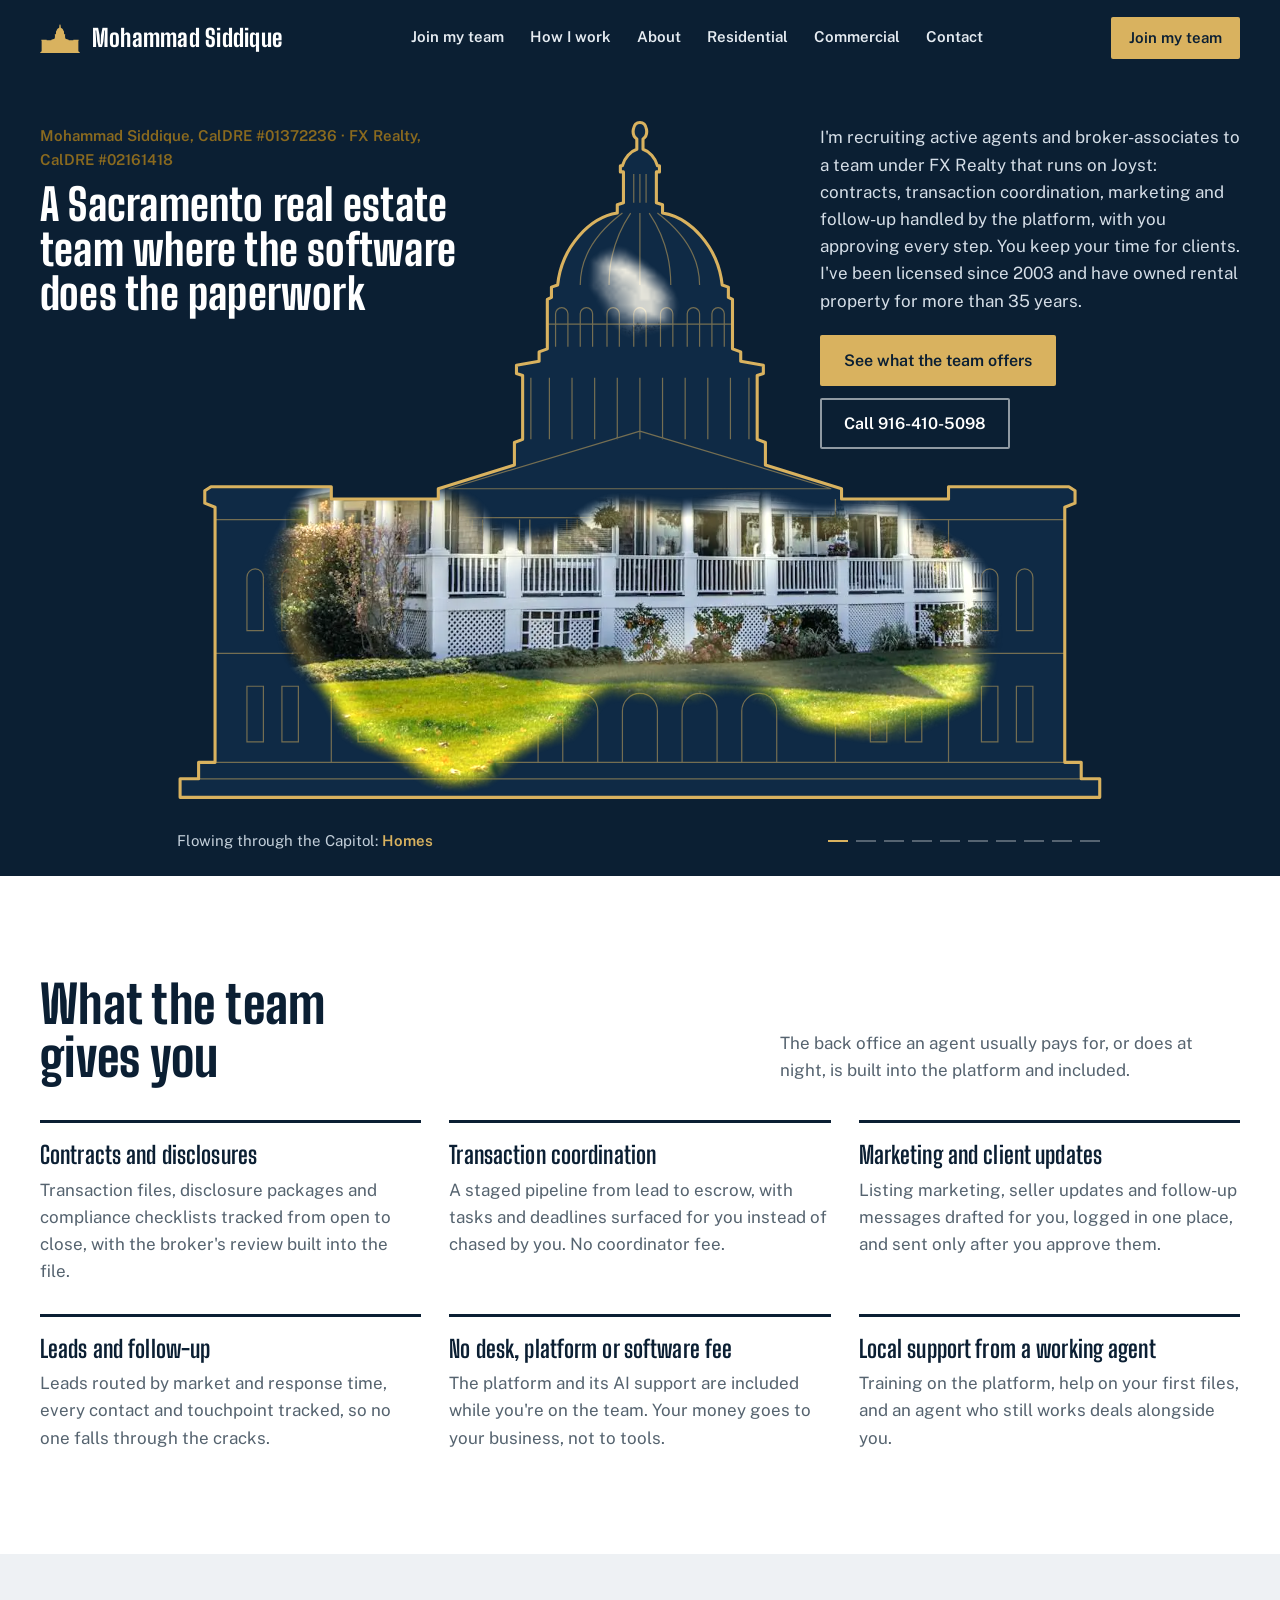
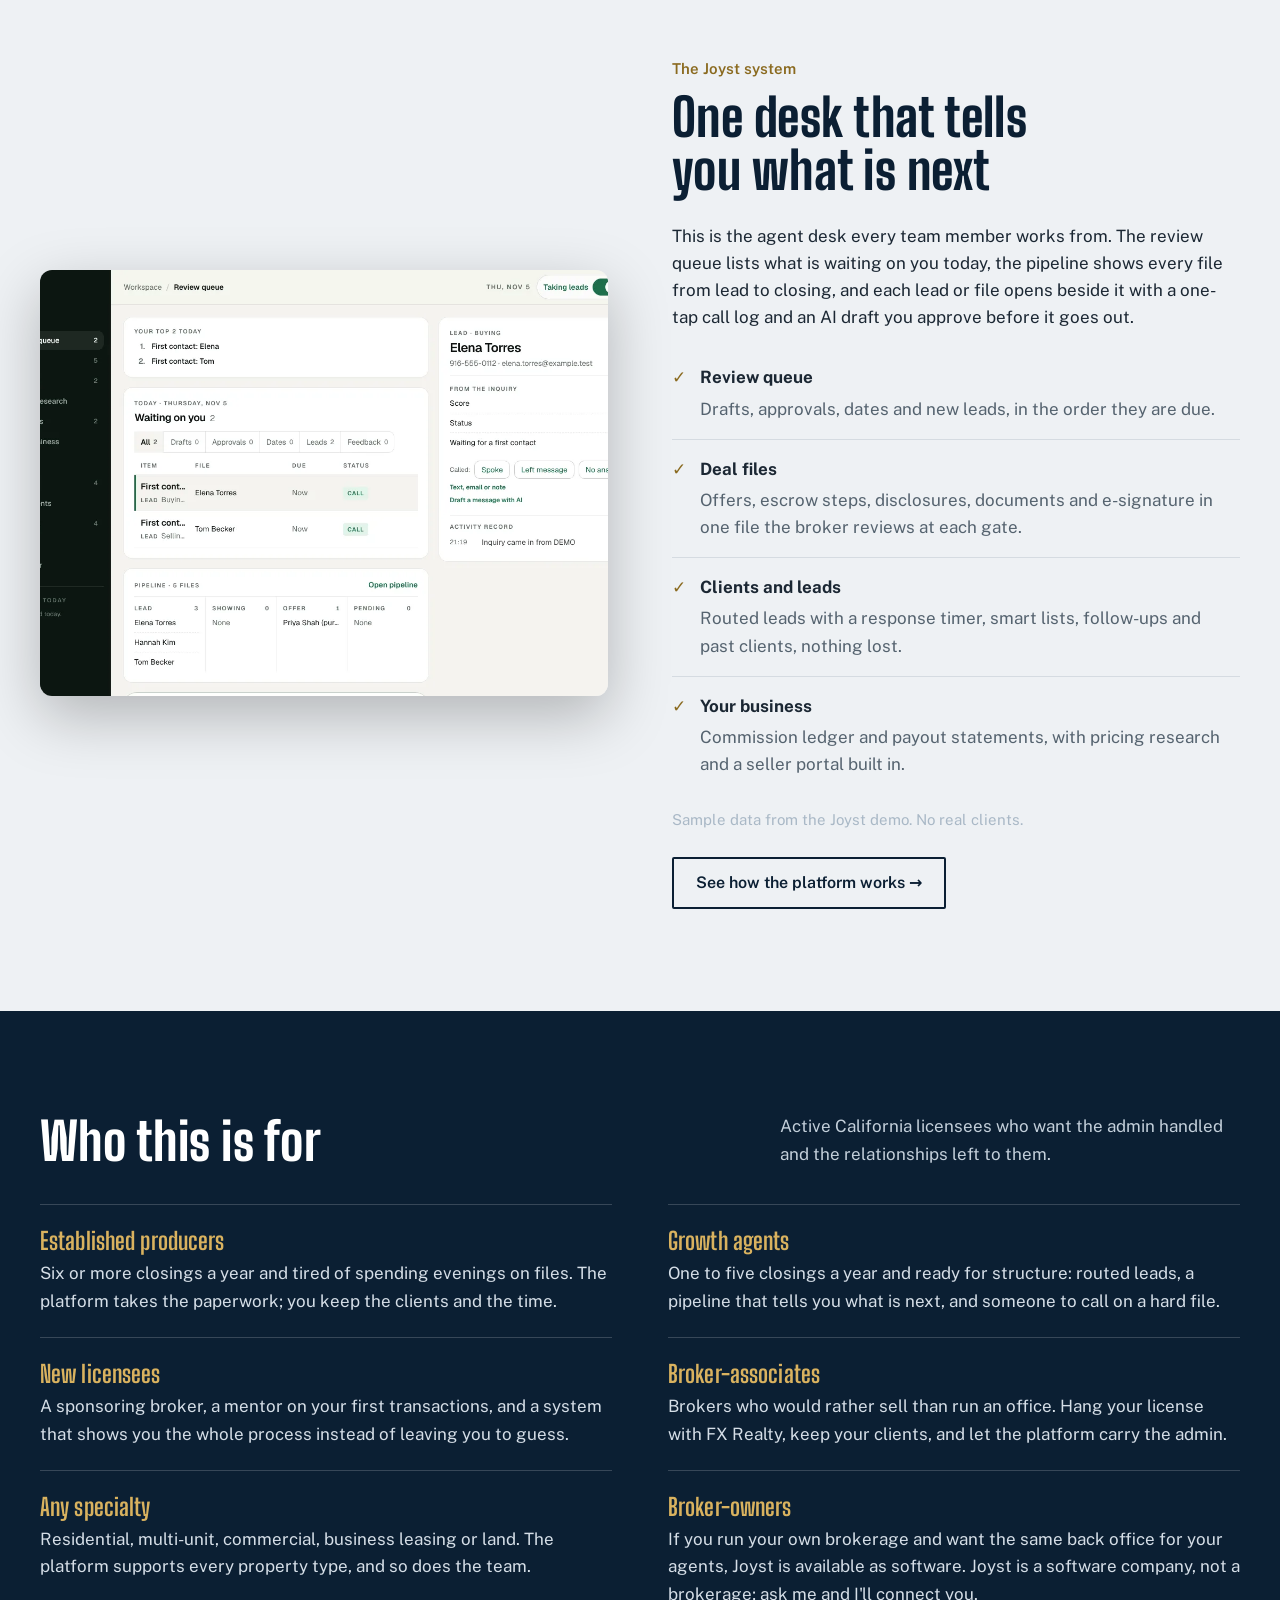
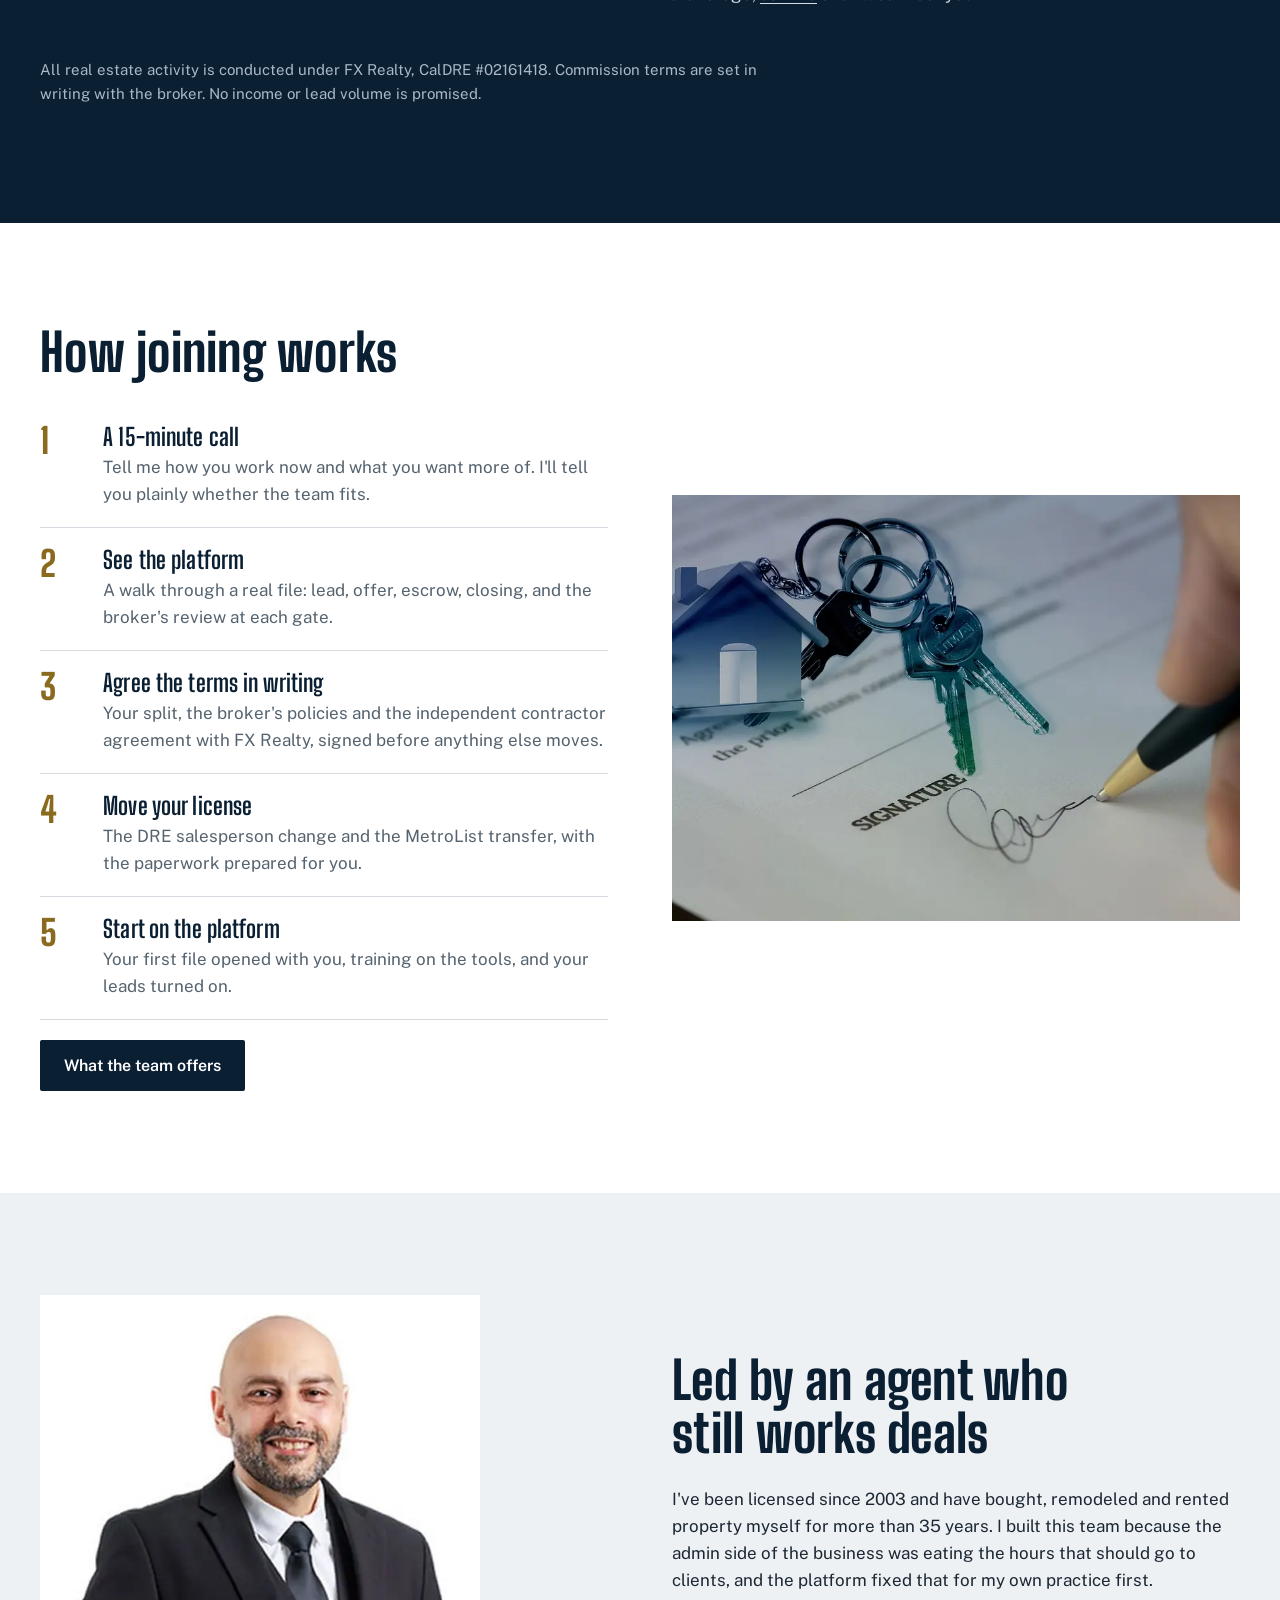
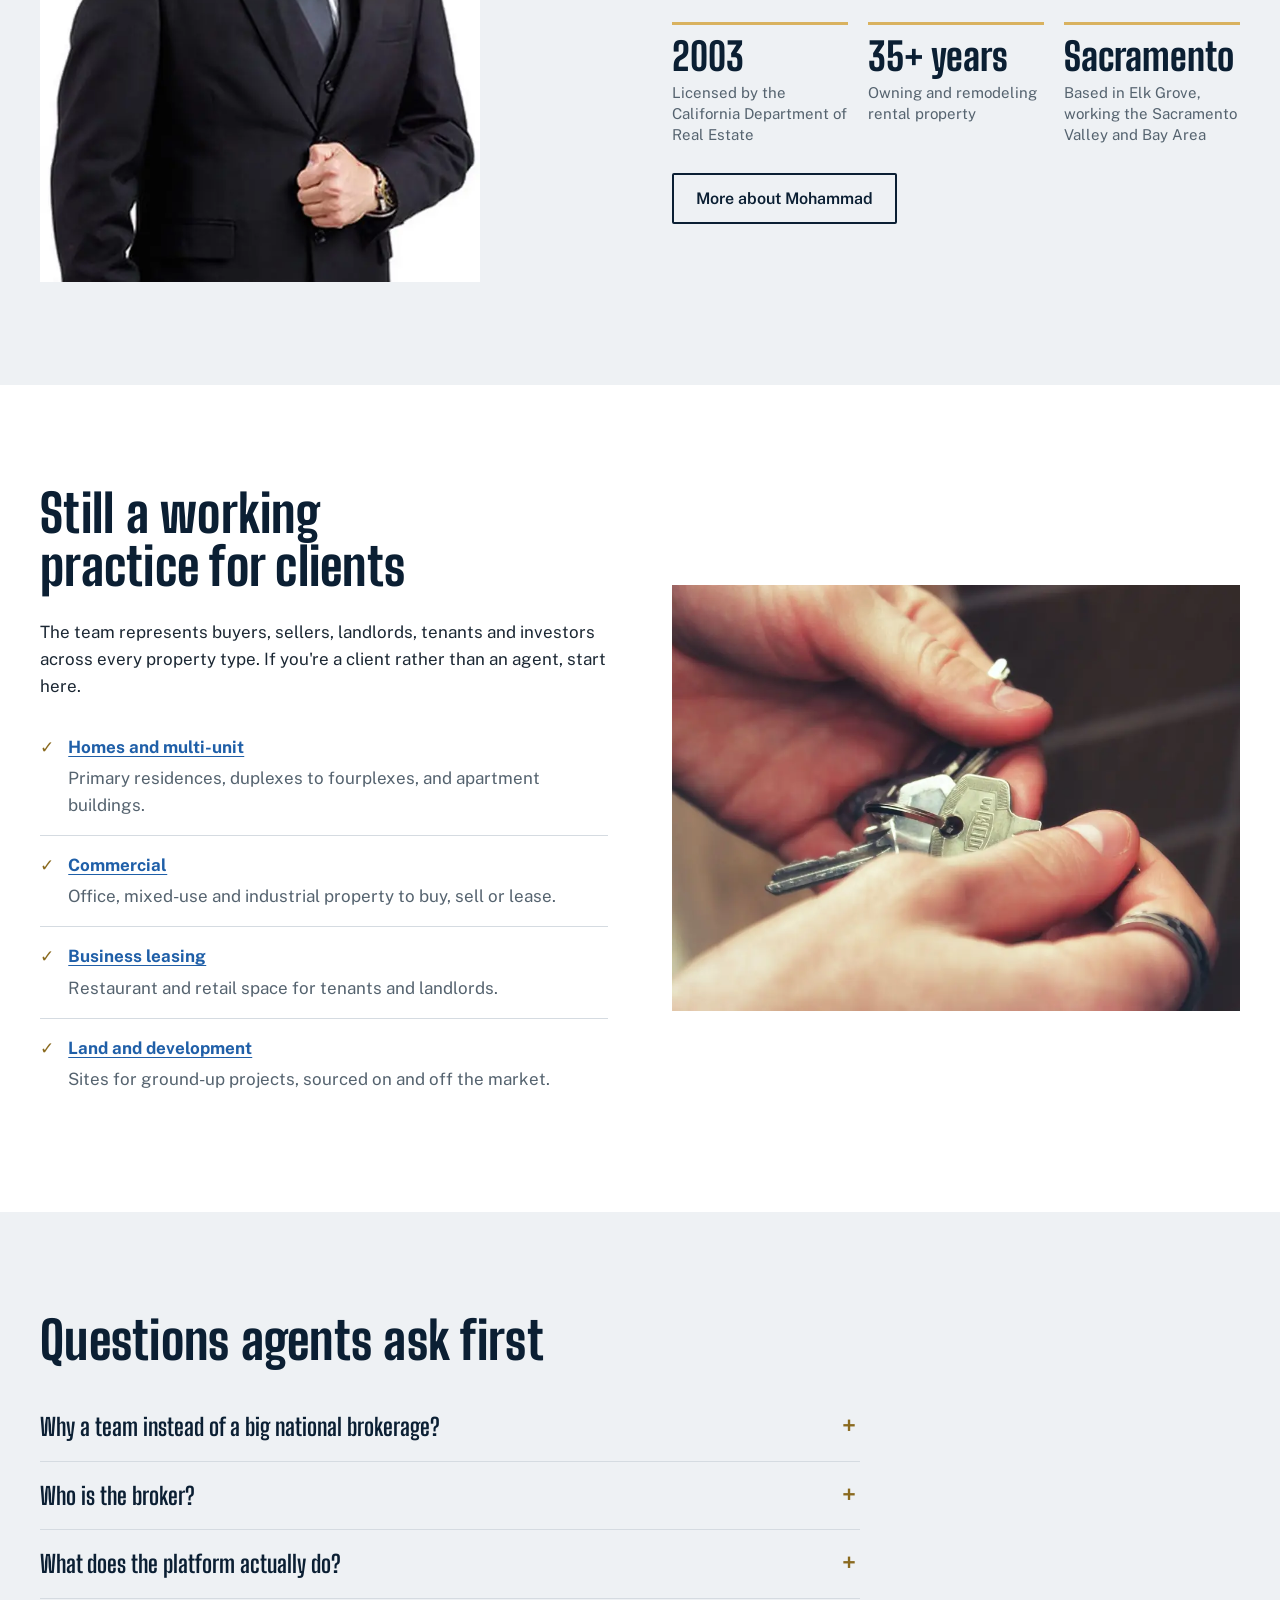
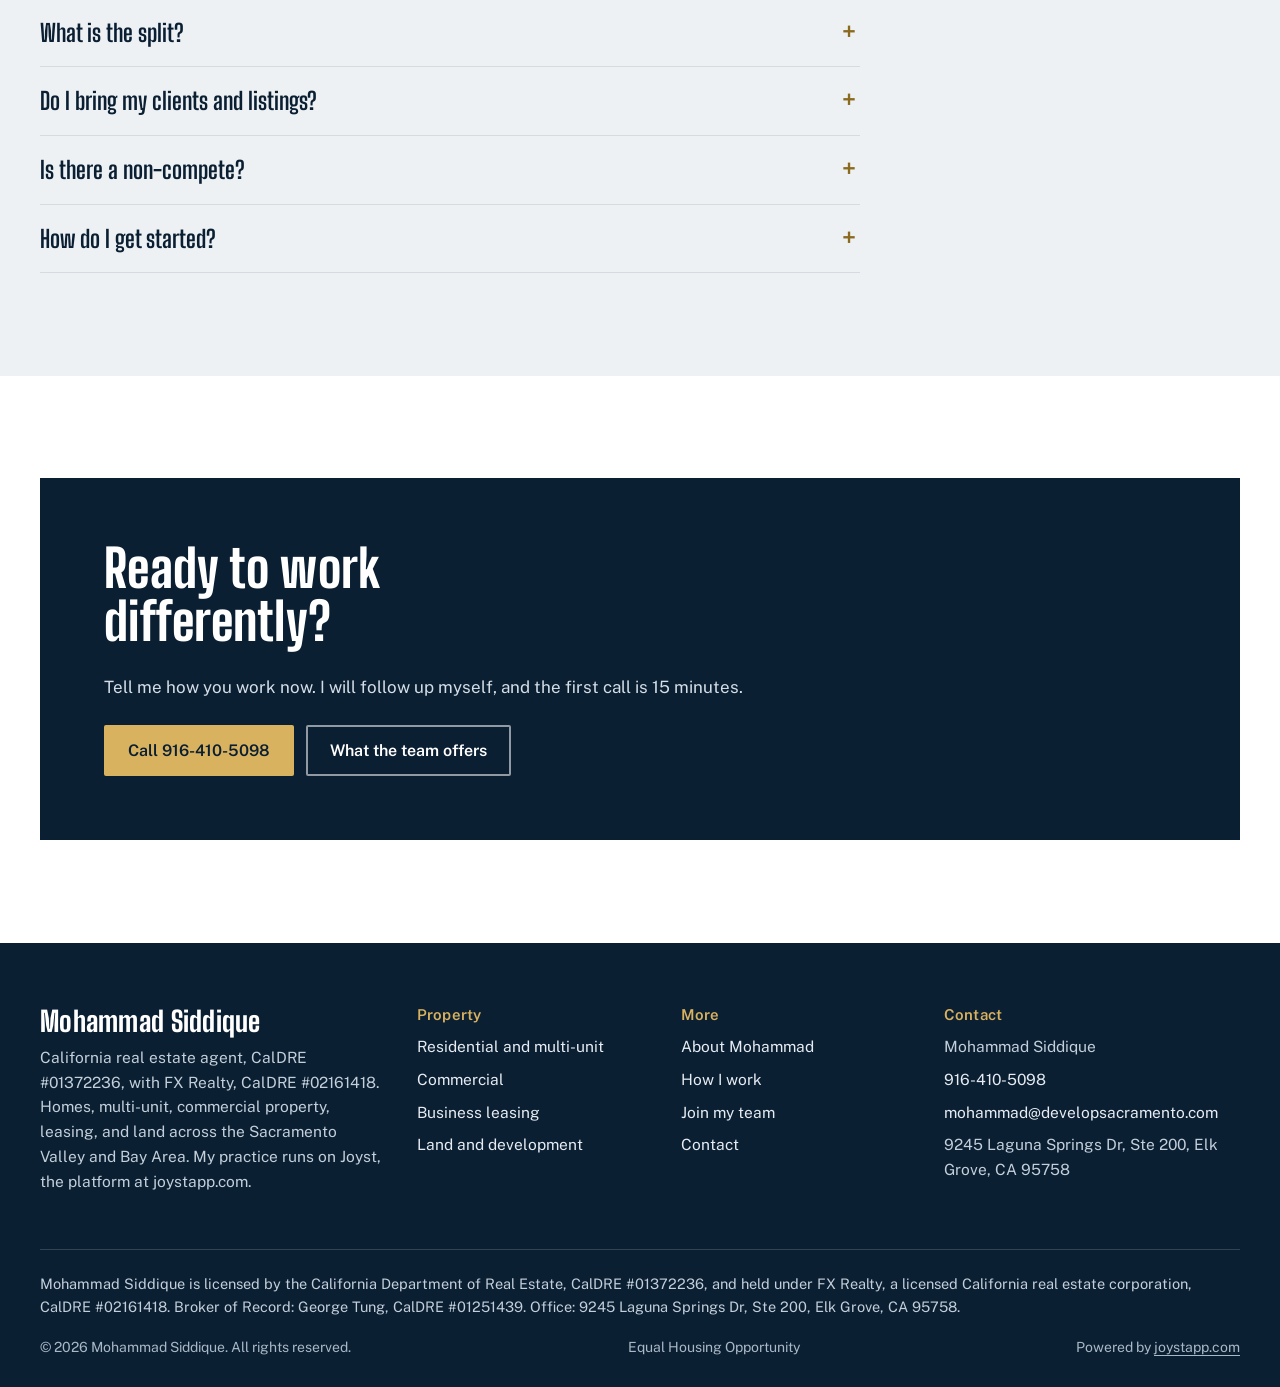
==== commit 54734f22: "Rebuild on the developsacramento.com design, aimed at recruiting agents and brokers to the team on J" ====
--- a/index.html
+++ b/index.html
@@ -3,238 +3,251 @@
 <head>
 <meta charset="UTF-8">
 <meta name="viewport" content="width=device-width, initial-scale=1.0">
-<title>Mohammad Siddique | Sacramento Real Estate Agent, Powered by Joyst</title>
-<meta name="description" content="Mohammad Siddique, CalDRE #01372236, FX Realty: a Sacramento real estate agent whose practice runs on Joyst. Residential, commercial, leasing, and land.">
+<title>Join Mohammad Siddique&#x27;s Team | Sacramento Agents and Brokers on Joyst</title>
+<meta name="description" content="Mohammad Siddique, CalDRE #01372236, FX Realty, is recruiting active Sacramento agents and broker-associates to a team that runs on Joyst: contracts, transaction coordination, marketing and follow-up handled by the platform, with no desk or software fee.">
 <link rel="canonical" href="https://mohammadsiddique.com/">
+<meta name="theme-color" content="#0b1f33">
 <meta property="og:type" content="website">
 <meta property="og:site_name" content="Mohammad Siddique">
-<meta property="og:title" content="Mohammad Siddique | Sacramento Real Estate Agent, Powered by Joyst">
-<meta property="og:description" content="Mohammad Siddique, CalDRE #01372236, FX Realty: a Sacramento real estate agent whose practice runs on Joyst. Residential, commercial, leasing, and land.">
+<meta property="og:title" content="Join Mohammad Siddique&#x27;s Team | Sacramento Agents and Brokers on Joyst">
+<meta property="og:description" content="Mohammad Siddique, CalDRE #01372236, FX Realty, is recruiting active Sacramento agents and broker-associates to a team that runs on Joyst: contracts, transaction coordination, marketing and follow-up handled by the platform, with no desk or software fee.">
 <meta property="og:url" content="https://mohammadsiddique.com/">
-<meta property="og:image" content="https://mohammadsiddique.com/assets/images/hero-capitol.jpg">
+<meta property="og:image" content="https://mohammadsiddique.com/assets/share-card.jpg">
+<meta property="og:image:width" content="1200">
+<meta property="og:image:height" content="630">
 <meta name="twitter:card" content="summary_large_image">
-<script type="application/ld+json">[{"@context": "https://schema.org", "@type": "RealEstateAgent", "@id": "https://mohammadsiddique.com/#agent", "name": "Mohammad Siddique", "url": "https://mohammadsiddique.com/", "image": "https://mohammadsiddique.com/assets/images/mohammad-siddique.jpg", "telephone": "+1-916-410-5098", "email": "mohammad@developsacramento.com", "description": "California real estate agent, CalDRE #01372236, with FX Realty. Residential, commercial, leasing, and land across the Sacramento Valley and Bay Area.", "address": {"@type": "PostalAddress", "streetAddress": "9245 Laguna Springs Dr, Ste 200", "addressLocality": "Elk Grove", "addressRegion": "CA", "postalCode": "95758", "addressCountry": "US"}, "areaServed": [{"@type": "City", "name": "Sacramento"}, {"@type": "AdministrativeArea", "name": "Sacramento Valley"}, {"@type": "AdministrativeArea", "name": "San Francisco Bay Area"}], "identifier": {"@type": "PropertyValue", "name": "California DRE license", "value": "01372236"}, "parentOrganization": {"@type": "RealEstateAgent", "name": "FX Realty", "identifier": {"@type": "PropertyValue", "name": "California DRE license", "value": "02161418"}}}, {"@context": "https://schema.org", "@type": "WebSite", "name": "Mohammad Siddique", "url": "https://mohammadsiddique.com/"}]</script>
+<link rel="icon" href="favicon.svg" type="image/svg+xml">
+<link rel="preconnect" href="https://fonts.googleapis.com">
+<link rel="preconnect" href="https://fonts.gstatic.com" crossorigin>
+<link rel="stylesheet" href="https://fonts.googleapis.com/css2?family=Big+Shoulders+Display:wght@700;800&family=Public+Sans:wght@400;600&display=swap">
 <link rel="stylesheet" href="css/style.css">
+<script type="application/ld+json">[{"@context": "https://schema.org", "@type": "RealEstateAgent", "@id": "https://mohammadsiddique.com/#agent", "name": "Mohammad Siddique", "url": "https://mohammadsiddique.com/", "image": "https://mohammadsiddique.com/assets/photos/mohammad-siddique.webp", "telephone": "+1-916-410-5098", "email": "mohammad@developsacramento.com", "description": "California real estate agent, CalDRE #01372236, with FX Realty. Homes, multi-unit, commercial property, business leasing, and land in the Sacramento Valley and Bay Area.", "address": {"@type": "PostalAddress", "streetAddress": "9245 Laguna Springs Dr, Ste 200", "addressLocality": "Elk Grove", "addressRegion": "CA", "postalCode": "95758", "addressCountry": "US"}, "areaServed": [{"@type": "City", "name": "Sacramento"}, {"@type": "City", "name": "Elk Grove"}, {"@type": "AdministrativeArea", "name": "Sacramento Valley"}, {"@type": "AdministrativeArea", "name": "San Francisco Bay Area"}], "knowsAbout": ["Residential real estate", "Investment property", "Multi-unit residential property", "Commercial real estate", "Restaurant and retail leasing", "Land acquisition", "Commercial development", "1031 exchange planning"], "identifier": {"@type": "PropertyValue", "name": "California DRE license", "value": "01372236"}, "parentOrganization": {"@type": "RealEstateAgent", "name": "FX Realty", "identifier": {"@type": "PropertyValue", "name": "California DRE license", "value": "02161418"}}}, {"@context": "https://schema.org", "@type": "WebSite", "name": "Mohammad Siddique", "url": "https://mohammadsiddique.com/"}, {"@context": "https://schema.org", "@type": "FAQPage", "mainEntity": [{"@type": "Question", "name": "Where do you work?", "acceptedAnswer": {"@type": "Answer", "text": "Across the Sacramento Valley, including Sacramento and Elk Grove, and in the Bay Area. If you are not sure whether your property is in range, call and ask."}}, {"@type": "Question", "name": "What kinds of property do you handle?", "acceptedAnswer": {"@type": "Answer", "text": "Single-family homes, duplexes to fourplexes, apartment buildings with five or more units, mixed-use and commercial buildings, restaurant and retail leases, and vacant land for development."}}, {"@type": "Question", "name": "Can you help me buy my first investment property?", "acceptedAnswer": {"@type": "Answer", "text": "Yes. I have owned and remodeled rental property for more than 35 years, so we can look at a property the way an owner would: what it rents for, what it needs, and what it costs to hold."}}, {"@type": "Question", "name": "Do you work with 1031 exchanges?", "acceptedAnswer": {"@type": "Answer", "text": "I help investors plan a sale and the replacement purchase around an exchange, and I have used exchanges on my own properties. The exchange itself runs through a qualified intermediary, and your tax advisor should confirm how the rules apply to you."}}, {"@type": "Question", "name": "Who is your broker?", "acceptedAnswer": {"@type": "Answer", "text": "My license, CalDRE #01372236, is held under FX Realty, a licensed California real estate corporation, CalDRE #02161418. The broker of record is George Tung, CalDRE #01251439."}}, {"@type": "Question", "name": "How do I get started?", "acceptedAnswer": {"@type": "Answer", "text": "Call 916-410-5098 or send a message from the contact page. Tell me what you want to buy, sell or lease, and I will follow up myself."}}]}]</script>
 </head>
 <body>
 
+<a class="skip-link" href="#main">Skip to content</a>
 <header class="site-header">
   <div class="container">
-    <a href="index.html" class="brand">
-      <div class="brand-mark">MS</div>
-      <div class="brand-text">
-        <div class="brand-name">Mohammad Siddique</div>
-      </div>
+    <a href="index.html" class="brand" aria-label="Mohammad Siddique, home">
+      <span class="brand-mark"><svg viewBox="0 0 900 690" aria-hidden="true"><path fill="currentColor" d="M450.0 18.0 C457.0 18.0 459.0 30.0 453.0 34.0 L453.0 44.0 C459.0 46.0 465.0 52.0 467.0 60.0 L469.0 60.0 L469.0 66.0 L466.0 66.0 L466.0 96.0 L472.0 98.0 L472.0 106.0 C498.0 110.0 526.0 138.0 530.0 176.0 L536.0 178.0 L536.0 188.0 L540.0 190.0 L540.0 238.0 L548.0 241.0 L548.0 250.0 L570.0 254.0 L570.0 262.0 L564.0 264.0 L564.0 326.0 L572.0 329.0 L572.0 338.0 L572.0 351.0 L646.0 374.0 L646.0 384.0 L750.0 384.0 L750.0 372.0 L867.0 372.0 L873.0 376.0 L873.0 388.0 L863.0 392.0 L863.0 640.0 L879.0 640.0 L879.0 656.0 L897.0 656.0 L897.0 674.0 L3.0 674.0 L3.0 656.0 L21.0 656.0 L21.0 640.0 L37.0 640.0 L37.0 392.0 L27.0 388.0 L27.0 376.0 L33.0 372.0 L150.0 372.0 L150.0 384.0 L254.0 384.0 L254.0 374.0 L328.0 351.0 L328.0 338.0 L328.0 329.0 L336.0 326.0 L336.0 264.0 L330.0 262.0 L330.0 254.0 L352.0 250.0 L352.0 241.0 L360.0 238.0 L360.0 190.0 L364.0 188.0 L364.0 178.0 L370.0 176.0 C374.0 138.0 402.0 110.0 428.0 106.0 L428.0 98.0 L434.0 96.0 L434.0 66.0 L431.0 66.0 L431.0 60.0 L433.0 60.0 C435.0 52.0 441.0 46.0 447.0 44.0 L447.0 34.0 C441.0 30.0 443.0 18.0 450.0 18.0 Z"/></svg></span>
+      <span class="brand-text">
+        <span class="brand-name">Mohammad Siddique</span>
+      </span>
     </a>
-    <nav class="main-nav">
-      <a href="index.html" data-page="index.html">Home</a>
-      <a href="platform.html" data-page="platform.html">How I Work</a>
+    <nav class="main-nav" id="main-nav" aria-label="Main">
+      <a href="join.html" data-page="join.html">Join my team</a>
+      <a href="platform.html" data-page="platform.html">How I work</a>
       <a href="about.html" data-page="about.html">About</a>
-      <a href="join.html" data-page="join.html">Join My Team</a>
-      <a href="contact.html" data-page="contact.html">Contact Mohammad</a>
+      <a href="residential.html" data-page="residential.html">Residential</a>
+      <a href="commercial.html" data-page="commercial.html">Commercial</a>
+      <a href="contact.html" data-page="contact.html">Contact</a>
     </nav>
     <div class="nav-cta">
-      <a href="join.html" class="btn btn-primary">Join My Team</a>
-      <button class="nav-toggle" aria-label="Toggle menu"><span></span><span></span><span></span></button>
+      <a href="join.html" class="btn btn-gold">Join my team</a>
+      <button class="nav-toggle" aria-label="Menu" aria-controls="main-nav" aria-expanded="false"><span></span><span></span><span></span></button>
     </div>
   </div>
 </header>
 
+<main id="main">
+
 <section class="hero">
   <div class="container">
-    <div class="hero-copy">
-      <span class="hero-eyebrow">Mohammad Siddique &middot; CalDRE #01372236</span>
-      <h1>Sacramento real estate agent, backed by automation.</h1>
-      <p class="lede">My practice runs on Joyst, a platform that automates contracts, transaction coordination, marketing, client retention, and day-to-day operations, so the time goes to clients and closings, not chasing paperwork.</p>
+    <div class="hero-inner">
+      <div class="hero-head">
+        <p class="eyebrow" style="margin:0 0 10px;">Mohammad Siddique, CalDRE #01372236 &middot; FX Realty, CalDRE #02161418</p>
+        <h1>A Sacramento real estate team where the software does the paperwork</h1>
+      </div>
+      <div class="capitol-stage" data-photos='[&quot;assets/photos/home-with-porch.webp&quot;, &quot;assets/photos/house-keys-handover.webp&quot;, &quot;assets/photos/commercial-towers.webp&quot;, &quot;assets/photos/handshake-new-home.webp&quot;, &quot;assets/photos/apartment-building.webp&quot;, &quot;assets/photos/land-at-sunrise.webp&quot;, &quot;assets/photos/signing-purchase-contract.webp&quot;, &quot;assets/photos/new-owners-moving-in.webp&quot;, &quot;assets/photos/construction-site.webp&quot;, &quot;assets/photos/restaurant-space.webp&quot;]' data-labels='[&quot;Homes&quot;, &quot;Keys handed over&quot;, &quot;Commercial property&quot;, &quot;A deal agreed&quot;, &quot;Multi-unit and apartments&quot;, &quot;Land&quot;, &quot;Contracts signed&quot;, &quot;Moving in&quot;, &quot;Development&quot;, &quot;Restaurant and retail leasing&quot;]'>
+        <div class="capitol-art">
+          <svg class="capitol" viewBox="0 0 900 690" role="img" aria-labelledby="cap-title">
+            <title id="cap-title">Line drawing of the California State Capitol. Photos of homes, commercial buildings, land, and closings flow through it.</title>
+            <path class="cap-fill" d="M450.0 18.0 C457.0 18.0 459.0 30.0 453.0 34.0 L453.0 44.0 C459.0 46.0 465.0 52.0 467.0 60.0 L469.0 60.0 L469.0 66.0 L466.0 66.0 L466.0 96.0 L472.0 98.0 L472.0 106.0 C498.0 110.0 526.0 138.0 530.0 176.0 L536.0 178.0 L536.0 188.0 L540.0 190.0 L540.0 238.0 L548.0 241.0 L548.0 250.0 L570.0 254.0 L570.0 262.0 L564.0 264.0 L564.0 326.0 L572.0 329.0 L572.0 338.0 L572.0 351.0 L646.0 374.0 L646.0 384.0 L750.0 384.0 L750.0 372.0 L867.0 372.0 L873.0 376.0 L873.0 388.0 L863.0 392.0 L863.0 640.0 L879.0 640.0 L879.0 656.0 L897.0 656.0 L897.0 674.0 L3.0 674.0 L3.0 656.0 L21.0 656.0 L21.0 640.0 L37.0 640.0 L37.0 392.0 L27.0 388.0 L27.0 376.0 L33.0 372.0 L150.0 372.0 L150.0 384.0 L254.0 384.0 L254.0 374.0 L328.0 351.0 L328.0 338.0 L328.0 329.0 L336.0 326.0 L336.0 264.0 L330.0 262.0 L330.0 254.0 L352.0 250.0 L352.0 241.0 L360.0 238.0 L360.0 190.0 L364.0 188.0 L364.0 178.0 L370.0 176.0 C374.0 138.0 402.0 110.0 428.0 106.0 L428.0 98.0 L434.0 96.0 L434.0 66.0 L431.0 66.0 L431.0 60.0 L433.0 60.0 C435.0 52.0 441.0 46.0 447.0 44.0 L447.0 34.0 C441.0 30.0 443.0 18.0 450.0 18.0 Z"/>
+            <path class="cap-lines" d="M450.0 318.0L636.0 374.0 M450.0 318.0L264.0 374.0 M264.0 374.0L636.0 374.0 M260.0 402.0L640.0 402.0 M467.0 404.0L467.0 520.0 M433.0 404.0L433.0 520.0 M477.0 404.0L477.0 520.0 M423.0 404.0L423.0 520.0 M511.0 404.0L511.0 520.0 M389.0 404.0L389.0 520.0 M521.0 404.0L521.0 520.0 M379.0 404.0L379.0 520.0 M557.0 404.0L557.0 520.0 M343.0 404.0L343.0 520.0 M567.0 404.0L567.0 520.0 M333.0 404.0L333.0 520.0 M603.0 404.0L603.0 520.0 M297.0 404.0L297.0 520.0 M613.0 404.0L613.0 520.0 M287.0 404.0L287.0 520.0 M617.0 404.0L617.0 520.0 M283.0 404.0L283.0 520.0 M627.0 404.0L627.0 520.0 M273.0 404.0L273.0 520.0 M260.0 520.0L640.0 520.0 M260.0 534.0L640.0 534.0 M640.0 384.0L640.0 640.0 M260.0 384.0L260.0 640.0 M433.0 640V590A17 17 0 0 1 467.0 590V640 M491.0 640V590A17 17 0 0 1 525.0 590V640 M375.0 640V590A17 17 0 0 1 409.0 590V640 M549.0 640V590A17 17 0 0 1 583.0 590V640 M317.0 640V590A17 17 0 0 1 351.0 590V640 M646.0 404.0L863.0 404.0 M254.0 404.0L37.0 404.0 M646.0 534.0L863.0 534.0 M254.0 534.0L37.0 534.0 M750.0 404.0L750.0 640.0 M150.0 404.0L150.0 640.0 M674.0 512V460A8 8 0 0 1 690.0 460V512Z M674.0 620V566H690.0V620Z M210.0 512V460A8 8 0 0 1 226.0 460V512Z M210.0 620V566H226.0V620Z M708.0 512V460A8 8 0 0 1 724.0 460V512Z M708.0 620V566H724.0V620Z M176.0 512V460A8 8 0 0 1 192.0 460V512Z M176.0 620V566H192.0V620Z M782.0 512V460A8 8 0 0 1 798.0 460V512Z M782.0 620V566H798.0V620Z M102.0 512V460A8 8 0 0 1 118.0 460V512Z M102.0 620V566H118.0V620Z M816.0 512V460A8 8 0 0 1 832.0 460V512Z M816.0 620V566H832.0V620Z M68.0 512V460A8 8 0 0 1 84.0 460V512Z M68.0 620V566H84.0V620Z M450.0 266.0L450.0 326.0 M472.0 266.0L472.0 326.0 M428.0 266.0L428.0 326.0 M494.0 266.0L494.0 326.0 M406.0 266.0L406.0 326.0 M516.0 266.0L516.0 326.0 M384.0 266.0L384.0 326.0 M538.0 266.0L538.0 326.0 M362.0 266.0L362.0 326.0 M556.0 266.0L556.0 326.0 M344.0 266.0L344.0 326.0 M360.0 214.0L540.0 214.0 M444.0 236V204A6 6 0 0 1 456.0 204V236 M470.0 236V204A6 6 0 0 1 482.0 204V236 M418.0 236V204A6 6 0 0 1 430.0 204V236 M496.0 236V204A6 6 0 0 1 508.0 204V236 M392.0 236V204A6 6 0 0 1 404.0 204V236 M520.0 236V204A6 6 0 0 1 532.0 204V236 M368.0 236V204A6 6 0 0 1 380.0 204V236 M450 106V176 M459.0 106C472.5 126 480.0 150 480.0 176 M441.0 106C427.5 126 420.0 150 420.0 176 M467.0 106C493.5 126 508.0 150 508.0 176 M433.0 106C406.5 126 392.0 150 392.0 176 M456.0 68.0L456.0 96.0 M444.0 68.0L444.0 96.0 M450.0 68.0L450.0 96.0 M21.0 656.0L879.0 656.0 M37.0 640.0L863.0 640.0"/>
+          </svg>
+          <img class="cap-fallback" src="assets/photos/home-with-porch.webp" alt="" width="1400" height="933">
+          <canvas class="cap-fluid" aria-hidden="true"></canvas>
+          <svg class="capitol cap-top" viewBox="0 0 900 690" aria-hidden="true"><path class="cap-outline" pathLength="1" d="M450.0 18.0 C457.0 18.0 459.0 30.0 453.0 34.0 L453.0 44.0 C459.0 46.0 465.0 52.0 467.0 60.0 L469.0 60.0 L469.0 66.0 L466.0 66.0 L466.0 96.0 L472.0 98.0 L472.0 106.0 C498.0 110.0 526.0 138.0 530.0 176.0 L536.0 178.0 L536.0 188.0 L540.0 190.0 L540.0 238.0 L548.0 241.0 L548.0 250.0 L570.0 254.0 L570.0 262.0 L564.0 264.0 L564.0 326.0 L572.0 329.0 L572.0 338.0 L572.0 351.0 L646.0 374.0 L646.0 384.0 L750.0 384.0 L750.0 372.0 L867.0 372.0 L873.0 376.0 L873.0 388.0 L863.0 392.0 L863.0 640.0 L879.0 640.0 L879.0 656.0 L897.0 656.0 L897.0 674.0 L3.0 674.0 L3.0 656.0 L21.0 656.0 L21.0 640.0 L37.0 640.0 L37.0 392.0 L27.0 388.0 L27.0 376.0 L33.0 372.0 L150.0 372.0 L150.0 384.0 L254.0 384.0 L254.0 374.0 L328.0 351.0 L328.0 338.0 L328.0 329.0 L336.0 326.0 L336.0 264.0 L330.0 262.0 L330.0 254.0 L352.0 250.0 L352.0 241.0 L360.0 238.0 L360.0 190.0 L364.0 188.0 L364.0 178.0 L370.0 176.0 C374.0 138.0 402.0 110.0 428.0 106.0 L428.0 98.0 L434.0 96.0 L434.0 66.0 L431.0 66.0 L431.0 60.0 L433.0 60.0 C435.0 52.0 441.0 46.0 447.0 44.0 L447.0 34.0 C441.0 30.0 443.0 18.0 450.0 18.0 Z"/></svg>
+        </div>
+        <div class="hero-caption">
+          <span>Flowing through the Capitol: <strong id="cap-label" aria-live="polite">Homes</strong></span>
+          <span class="hero-dots" id="cap-dots"><button type="button" aria-label="Show: Homes" aria-current="true"></button><button type="button" aria-label="Show: Keys handed over"></button><button type="button" aria-label="Show: Commercial property"></button><button type="button" aria-label="Show: A deal agreed"></button><button type="button" aria-label="Show: Multi-unit and apartments"></button><button type="button" aria-label="Show: Land"></button><button type="button" aria-label="Show: Contracts signed"></button><button type="button" aria-label="Show: Moving in"></button><button type="button" aria-label="Show: Development"></button><button type="button" aria-label="Show: Restaurant and retail leasing"></button></span>
+        </div>
+      </div>
+      <div class="hero-side">
+        <p class="lede">I'm recruiting active agents and broker-associates to a team under FX Realty that runs on Joyst: contracts, transaction coordination, marketing and follow-up handled by the platform, with you approving every step. You keep your time for clients. I've been licensed since 2003 and have owned rental property for more than 35 years.</p>
+        <div class="btn-row">
+          <a href="join.html" class="btn btn-gold">See what the team offers</a>
+          <a href="tel:+19164105098" class="btn btn-outline-white">Call 916-410-5098</a>
+        </div>
+      </div>
+    </div>
+  </div>
+</section>
+
+<section class="section" id="what-you-get">
+  <div class="container">
+    <div class="section-head">
+      <h2>What the team gives you</h2>
+      <p>The back office an agent usually pays for, or does at night, is built into the platform and included.</p>
+    </div>
+    <div class="grid grid-3">
+      <div class="card"><div class="card-icon">&#128196;</div><h3>Contracts and disclosures</h3><p>Transaction files, disclosure packages and compliance checklists tracked from open to close, with the broker's review built into the file.</p></div>
+      <div class="card"><div class="card-icon">&#128260;</div><h3>Transaction coordination</h3><p>A staged pipeline from lead to escrow, with tasks and deadlines surfaced for you instead of chased by you. No coordinator fee.</p></div>
+      <div class="card"><div class="card-icon">&#128226;</div><h3>Marketing and client updates</h3><p>Listing marketing, seller updates and follow-up messages drafted for you, logged in one place, and sent only after you approve them.</p></div>
+      <div class="card"><div class="card-icon">&#129309;</div><h3>Leads and follow-up</h3><p>Leads routed by market and response time, every contact and touchpoint tracked, so no one falls through the cracks.</p></div>
+      <div class="card"><div class="card-icon">&#9881;&#65039;</div><h3>No desk, platform or software fee</h3><p>The platform and its AI support are included while you're on the team. Your money goes to your business, not to tools.</p></div>
+      <div class="card"><div class="card-icon">&#128200;</div><h3>Local support from a working agent</h3><p>Training on the platform, help on your first files, and an agent who still works deals alongside you.</p></div>
+    </div>
+  </div>
+</section>
+
+<section class="section section-alt" id="showcase">
+  <div class="container split">
+    <img src="assets/photos/joyst-agent-desk.webp" alt="The Joyst agent desk: review queue, today's leads, the pipeline and an open lead with a Draft a message with AI button" width="1280" height="800" loading="lazy" decoding="async" style="border-radius:12px;box-shadow:0 20px 60px rgba(0,0,0,.25);">
+    <div>
+      <span class="eyebrow">The Joyst system</span>
+      <h2>One desk that tells you what is next</h2>
+      <p>This is the agent desk every team member works from. The review queue lists what is waiting on you today, the pipeline shows every file from lead to closing, and each lead or file opens beside it with a one-tap call log and an AI draft you approve before it goes out.</p>
+      <ul class="pillar-list">
+        <li><span class="pillar-check">&#10003;</span><div><strong>Review queue</strong><p style="margin:4px 0 0;">Drafts, approvals, dates and new leads, in the order they are due.</p></div></li>
+        <li><span class="pillar-check">&#10003;</span><div><strong>Deal files</strong><p style="margin:4px 0 0;">Offers, escrow steps, disclosures, documents and e-signature in one file the broker reviews at each gate.</p></div></li>
+        <li><span class="pillar-check">&#10003;</span><div><strong>Clients and leads</strong><p style="margin:4px 0 0;">Routed leads with a response timer, smart lists, follow-ups and past clients, nothing lost.</p></div></li>
+        <li><span class="pillar-check">&#10003;</span><div><strong>Your business</strong><p style="margin:4px 0 0;">Commission ledger and payout statements, with pricing research and a seller portal built in.</p></div></li>
+      </ul>
+      <p class="fineprint" style="margin-top:14px;">Sample data from the Joyst demo. No real clients.</p>
+      <a href="platform.html" class="btn btn-ghost" style="margin-top:10px;">See how the platform works &rarr;</a>
+    </div>
+  </div>
+</section>
+
+<section class="section section-dark" id="who">
+  <div class="container">
+    <div class="section-head">
+      <h2>Who this is for</h2>
+      <p>Active California licensees who want the admin handled and the relationships left to them.</p>
+    </div>
+    <ul class="reasons">
+      <li><h3>Established producers</h3><p>Six or more closings a year and tired of spending evenings on files. The platform takes the paperwork; you keep the clients and the time.</p></li>
+      <li><h3>Growth agents</h3><p>One to five closings a year and ready for structure: routed leads, a pipeline that tells you what is next, and someone to call on a hard file.</p></li>
+      <li><h3>New licensees</h3><p>A sponsoring broker, a mentor on your first transactions, and a system that shows you the whole process instead of leaving you to guess.</p></li>
+      <li><h3>Broker-associates</h3><p>Brokers who would rather sell than run an office. Hang your license with FX Realty, keep your clients, and let the platform carry the admin.</p></li>
+      <li><h3>Any specialty</h3><p>Residential, multi-unit, commercial, business leasing or land. The platform supports every property type, and so does the team.</p></li>
+      <li><h3>Broker-owners</h3><p>If you run your own brokerage and want the same back office for your agents, Joyst is available as software. Joyst is a software company, not a brokerage; <a href="contact.html" style="color:inherit;text-decoration:underline;">ask me</a> and I'll connect you.</p></li>
+    </ul>
+    <p class="fineprint">All real estate activity is conducted under FX Realty, CalDRE #02161418. Commission terms are set in writing with the broker. No income or lead volume is promised.</p>
+  </div>
+</section>
+
+<section class="section" id="joining">
+  <div class="container split">
+    <div>
+      <h2>How joining works</h2>
+      <ol class="steps">
+        <li><h3>A 15-minute call</h3><p>Tell me how you work now and what you want more of. I'll tell you plainly whether the team fits.</p></li>
+        <li><h3>See the platform</h3><p>A walk through a real file: lead, offer, escrow, closing, and the broker's review at each gate.</p></li>
+        <li><h3>Agree the terms in writing</h3><p>Your split, the broker's policies and the independent contractor agreement with FX Realty, signed before anything else moves.</p></li>
+        <li><h3>Move your license</h3><p>The DRE salesperson change and the MetroList transfer, with the paperwork prepared for you.</p></li>
+        <li><h3>Start on the platform</h3><p>Your first file opened with you, training on the tools, and your leads turned on.</p></li>
+      </ol>
+      <a href="join.html" class="btn btn-primary" style="margin-top:20px;">What the team offers</a>
+    </div>
+    <img src="assets/photos/signing-purchase-contract.webp" alt="An agent and client signing a purchase contract" width="1200" height="800" loading="lazy" decoding="async">
+  </div>
+</section>
+
+<section class="section section-alt" id="about">
+  <div class="container split">
+    <img src="assets/photos/mohammad-siddique.webp" alt="Mohammad Siddique, California real estate agent" width="640" height="959" loading="lazy" decoding="async" class="portrait">
+    <div>
+      <h2>Led by an agent who still works deals</h2>
+      <p>I've been licensed since 2003 and have bought, remodeled and rented property myself for more than 35 years. I built this team because the admin side of the business was eating the hours that should go to clients, and the platform fixed that for my own practice first.</p>
+      <dl class="facts">
+        <div><dt>2003</dt><dd>Licensed by the California Department of Real Estate</dd></div>
+        <div><dt>35+ years</dt><dd>Owning and remodeling rental property</dd></div>
+        <div><dt>Sacramento</dt><dd>Based in Elk Grove, working the Sacramento Valley and Bay Area</dd></div>
+      </dl>
+      <a href="about.html" class="btn btn-ghost">More about Mohammad</a>
+    </div>
+  </div>
+</section>
+
+<section class="section" id="clients">
+  <div class="container split">
+    <div>
+      <h2>Still a working practice for clients</h2>
+      <p>The team represents buyers, sellers, landlords, tenants and investors across every property type. If you're a client rather than an agent, start here.</p>
+      <ul class="pillar-list">
+        <li><span class="pillar-check">&#10003;</span><div><strong><a href="residential.html">Homes and multi-unit</a></strong><p style="margin:4px 0 0;">Primary residences, duplexes to fourplexes, and apartment buildings.</p></div></li>
+        <li><span class="pillar-check">&#10003;</span><div><strong><a href="commercial.html">Commercial</a></strong><p style="margin:4px 0 0;">Office, mixed-use and industrial property to buy, sell or lease.</p></div></li>
+        <li><span class="pillar-check">&#10003;</span><div><strong><a href="business-leases.html">Business leasing</a></strong><p style="margin:4px 0 0;">Restaurant and retail space for tenants and landlords.</p></div></li>
+        <li><span class="pillar-check">&#10003;</span><div><strong><a href="commercial-construction.html">Land and development</a></strong><p style="margin:4px 0 0;">Sites for ground-up projects, sourced on and off the market.</p></div></li>
+      </ul>
+    </div>
+    <img src="assets/photos/keys-in-hand.webp" alt="House keys passed from one hand to another" width="1100" height="733" loading="lazy" decoding="async">
+  </div>
+</section>
+
+<section class="section section-alt" id="questions">
+  <div class="container">
+    <h2>Questions agents ask first</h2>
+    <div class="faq">
+      <details><summary>Why a team instead of a big national brokerage?</summary><p>Local training and support from an agent who still works deals, a platform that handles the file admin with you approving everything, and no desk, platform or software fee. You are one of a few people here, not one of tens of thousands.</p></details>
+      <details><summary>Who is the broker?</summary><p>FX Realty, a licensed California real estate corporation, CalDRE #02161418. The broker of record is George Tung, CalDRE #01251439, who reviews and approves every file, every new agent and every commission payout.</p></details>
+      <details><summary>What does the platform actually do?</summary><p>Transaction files with checklists and deadlines, the broker's approval queue, lead routing and follow-up tracking, client portals, and AI-drafted messages and documents that you review and send under your own name. It does not make licensed decisions; you do.</p></details>
+      <details><summary>What is the split?</summary><p>Set in writing with the broker before you join. There is no cap, no desk fee and no platform fee. We go through the numbers on the first call.</p></details>
+      <details><summary>Do I bring my clients and listings?</summary><p>Your sphere is yours. Listings and client agreements move only with your current broker's release and each client's written consent, and the same is true if you ever leave.</p></details>
+      <details><summary>Is there a non-compete?</summary><p>No. The agreement relies on confidentiality only. You can work with any broker after you leave.</p></details>
+      <details><summary>How do I get started?</summary><p>Call 916-410-5098 or send a message from the contact page. Tell me how you work now, and I will follow up myself.</p></details>
+    </div>
+  </div>
+</section>
+
+<section class="section">
+  <div class="container">
+    <div class="cta-banner">
+      <h2>Ready to work differently?</h2>
+      <p>Tell me how you work now. I will follow up myself, and the first call is 15 minutes.</p>
       <div class="btn-row">
-        <a href="join.html" class="btn btn-white">Join My Team</a>
-        <a href="platform.html" class="btn btn-outline-white">See How I Work</a>
-      </div>
-      <div class="hero-stats">
-        <div class="hero-stat"><strong>Contracts</strong><span>Automated &amp; tracked</span></div>
-        <div class="hero-stat"><strong>Transactions</strong><span>Coordinated end to end</span></div>
-        <div class="hero-stat"><strong>Marketing</strong><span>Built in, not bolted on</span></div>
-        <div class="hero-stat"><strong>Operations</strong><span>Run from one dashboard</span></div>
-      </div>
-    </div>
-    <div class="hero-figure">
-      <img src="assets/images/hero-capitol.jpg" alt="Sacramento skyline">
-    </div>
-  </div>
-</section>
-
-<!-- Search bar -->
-<div class="container">
-  <form class="search-bar" data-form data-subject="Property search inquiry">
-    <select name="Property Type" aria-label="Property type">
-      <option value="">All Property Types</option>
-      <option>Residential</option>
-      <option>Multi-Units 1-4</option>
-      <option>Multi-Units 5+</option>
-      <option>Mixed-Use Commercial</option>
-      <option>Commercial</option>
-      <option>Business Leasing</option>
-      <option>Vacant Land</option>
-    </select>
-    <input type="text" name="Location / Keyword" placeholder="City, neighborhood, or keyword">
-    <button type="submit" class="btn btn-primary">Search Properties</button>
-  </form>
-</div>
-
-<!-- Property types -->
-<section class="section">
-  <div class="container section-center">
-    <span class="eyebrow">What We Work In</span>
-    <h2>Every property type, one practice.</h2>
-    <p class="section-intro" style="margin-left:auto;margin-right:auto;">My team and I work across the full spectrum of California real estate — supported by the same automated pipeline from first contact to closing.</p>
-    <div class="type-strip" style="justify-content:center;">
-      <span class="type-chip">Residential</span>
-      <span class="type-chip">Multi-Units 1-4</span>
-      <span class="type-chip">Multi-Units 5+</span>
-      <span class="type-chip">Mixed-Use Commercial</span>
-      <span class="type-chip">Commercial</span>
-      <span class="type-chip">Business Leasing</span>
-      <span class="type-chip">Vacant Land</span>
-    </div>
-  </div>
-</section>
-
-<!-- Automation pillars -->
-<section class="section section-alt">
-  <div class="container">
-    <div class="section-center">
-      <span class="eyebrow">How I Work: Joyst</span>
-      <h2>Everything automated. Nothing missed.</h2>
-      <p class="section-intro" style="margin-left:auto;margin-right:auto;">Joyst is the system behind my practice. It runs the parts of the business that used to eat an agent's week.</p>
-    </div>
-    <div class="grid grid-3">
-      <div class="card">
-        <div class="card-icon">&#128196;</div>
-        <h3>Contracts &amp; Disclosures</h3>
-        <p>Transaction files, disclosure packages, and compliance checklists tracked automatically from open to close.</p>
-      </div>
-      <div class="card">
-        <div class="card-icon">&#128260;</div>
-        <h3>Transaction Coordination</h3>
-        <p>A staged deal pipeline — lead through escrow — with tasks and deadlines that never fall through the cracks.</p>
-      </div>
-      <div class="card">
-        <div class="card-icon">&#128226;</div>
-        <h3>Marketing</h3>
-        <p>Listing marketing, seller updates, and client communication generated and logged in one place.</p>
-      </div>
-      <div class="card">
-        <div class="card-icon">&#129309;</div>
-        <h3>Client Growth &amp; Retention</h3>
-        <p>Leads, clients, and partners tracked by source and status, with every touchpoint logged for consistent follow-up.</p>
-      </div>
-      <div class="card">
-        <div class="card-icon">&#9881;&#65039;</div>
-        <h3>Operations</h3>
-        <p>A single dashboard for the whole practice — listings, deals, tasks, and communications, always up to date.</p>
-      </div>
-      <div class="card">
-        <div class="card-icon">&#129302;</div>
-        <h3>AI Agent Desk</h3>
-        <p>Draft-first AI assistance for reports and routine writing — every output reviewed by the licensed agent before it goes out.</p>
-      </div>
-    </div>
-    <div class="section-center" style="margin-top:40px;">
-      <a href="platform.html" class="btn btn-ghost">See how it works &rarr;</a>
-    </div>
-  </div>
-</section>
-
-<!-- Private projects -->
-<section class="section">
-  <div class="container split">
-    <img src="assets/images/construction.jpg" alt="Private development project">
-    <div>
-      <span class="eyebrow">Private Projects</span>
-      <h2>Acquisition and development opportunities, sourced privately.</h2>
-      <p>Beyond listed inventory, Mohammad Siddique sources private acquisition and development opportunities — buildings with room to add square footage and increase value, and land suited for ground-up projects.</p>
-      <ul class="pillar-list">
-        <li><span class="pillar-check">&#10003;</span><div><strong>Off-market acquisitions</strong><p style="margin:4px 0 0;">Buildings and sites identified before they hit the open market.</p></div></li>
-        <li><span class="pillar-check">&#10003;</span><div><strong>Value-add repositioning</strong><p style="margin:4px 0 0;">Adding square footage and improvements to increase long-term value.</p></div></li>
-        <li><span class="pillar-check">&#10003;</span><div><strong>Ground-up development</strong><p style="margin:4px 0 0;">Land acquisition paired with a development plan suited to the site.</p></div></li>
-      </ul>
-      <a href="contact.html" class="btn btn-primary" style="margin-top:12px;">Get Private Projects</a>
-    </div>
-  </div>
-</section>
-
-<!-- Local market news -->
-<section class="section section-alt">
-  <div class="container">
-    <div class="section-center">
-      <span class="eyebrow">Sacramento Valley &amp; Bay Area</span>
-      <h2>What's moving in the local market</h2>
-    </div>
-    <div class="grid grid-4">
-      <div class="card">
-        <h3>Mixed-Use Construction</h3>
-        <p>New mixed-use projects underway across the Sacramento corridor, blending retail, office, and residential.</p>
-      </div>
-      <div class="card">
-        <h3>New Residential</h3>
-        <p>Upcoming home communities and infill residential projects entering the pipeline this year.</p>
-      </div>
-      <div class="card">
-        <h3>Food &amp; Restaurant Space</h3>
-        <p>Leasing and buying opportunities for restaurant and food-service locations in high-traffic corridors.</p>
-      </div>
-      <div class="card">
-        <h3>Commercial Leasing</h3>
-        <p>Retail and office leasing activity, with new availability opening across the region.</p>
-      </div>
-    </div>
-  </div>
-</section>
-
-<!-- Join the team CTA -->
-<section class="section">
-  <div class="container">
-    <div class="cta-banner">
-      <h2>Ready to run your practice on modern infrastructure?</h2>
-      <p>Join a team where the paperwork, follow-up, and reporting run themselves — so you can focus on clients and closings.</p>
-      <div class="btn-row">
-        <a href="join.html" class="btn btn-white">Join the Team</a>
-        <a href="about.html" class="btn btn-outline-white">Meet Mohammad Siddique</a>
-      </div>
-    </div>
-  </div>
-</section>
+        <a href="tel:+19164105098" class="btn btn-gold">Call 916-410-5098</a>
+        <a href="join.html" class="btn btn-outline-white">What the team offers</a>
+      </div>
+    </div>
+  </div>
+</section>
+
+</main>
 
 <footer class="site-footer">
   <div class="container">
     <div class="footer-grid">
       <div class="footer-brand">
         <div class="brand-name">Mohammad Siddique</div>
-        <p>California real estate licensee, CalDRE #01372236, with FX Realty, CalDRE #02161418. Residential, commercial, leasing, and land across the Sacramento Valley and Bay Area. My practice runs on Joyst.</p>
+        <p>California real estate agent, CalDRE #01372236, with FX Realty, CalDRE #02161418. Homes, multi-unit, commercial property, leasing, and land across the Sacramento Valley and Bay Area. My practice runs on Joyst, the platform at joystapp.com.</p>
       </div>
       <div>
-        <h4>Site</h4>
+        <h4>Property</h4>
         <ul>
-          <li><a href="about.html">About</a></li>
-          <li><a href="platform.html">How I Work</a></li>
-          <li><a href="join.html">Join My Team</a></li>
+          <li><a href="residential.html">Residential and multi-unit</a></li>
+          <li><a href="commercial.html">Commercial</a></li>
+          <li><a href="business-leases.html">Business leasing</a></li>
+          <li><a href="commercial-construction.html">Land and development</a></li>
+        </ul>
+      </div>
+      <div>
+        <h4>More</h4>
+        <ul>
+          <li><a href="about.html">About Mohammad</a></li>
+          <li><a href="platform.html">How I work</a></li>
+          <li><a href="join.html">Join my team</a></li>
           <li><a href="contact.html">Contact</a></li>
-        </ul>
-      </div>
-      <div>
-        <h4>Property Types</h4>
-        <ul>
-          <li><a href="residential.html">Residential</a></li>
-          <li><a href="commercial.html">Commercial</a></li>
-          <li><a href="business-leases.html">Business Leasing</a></li>
-          <li><a href="commercial-construction.html">Commercial Construction</a></li>
         </ul>
       </div>
       <div>
         <h4>Contact</h4>
         <ul>
           <li>Mohammad Siddique</li>
-          <li><a href="tel:9164105098">916-410-5098</a></li>
+          <li><a href="tel:+19164105098">916-410-5098</a></li>
           <li><a href="mailto:mohammad@developsacramento.com">mohammad@developsacramento.com</a></li>
           <li>9245 Laguna Springs Dr, Ste 200, Elk Grove, CA 95758</li>
         </ul>
@@ -245,12 +258,13 @@
     </div>
     <div class="footer-bottom">
       <span>&copy; 2026 Mohammad Siddique. All rights reserved.</span>
+      <span>Equal Housing Opportunity</span>
       <span>Powered by <a href="https://joystapp.com" style="color:inherit;text-decoration:underline;">joystapp.com</a></span>
-      <span>Equal Housing Opportunity</span>
     </div>
   </div>
 </footer>
 
-<script src="js/main.js"></script>
+<script src="js/main.js" defer></script>
+<script src="js/capitol-fluid.js" defer></script>
 </body>
 </html>
--- a/css/style.css
+++ b/css/style.css
@@ -1,476 +1,288 @@
-/* ============================================
-   mohammadsiddique.com — global styles
-   Palette: white #ffffff / blue #3760d5 / slate #9598a0
-   ============================================ */
+/* developsacramento.com
+   Palette: river navy, dome gold, granite. Type: Big Shoulders Display + Public Sans. */
 
 :root {
-  --color-white: #ffffff;
-  --color-blue: #3760d5;
-  --color-blue-dark: #274a9e;
-  --color-blue-tint: #eef2fc;
-  --color-slate: #9598a0;
-  --color-ink: #1c2233;
-  --color-ink-soft: #4a4f5c;
-  --color-border: #e4e6ec;
-  --color-bg-alt: #f6f7fb;
-  --radius: 14px;
-  --radius-sm: 8px;
-  --shadow: 0 10px 30px rgba(28, 34, 51, 0.08);
-  --shadow-sm: 0 4px 14px rgba(28, 34, 51, 0.06);
-  --container: 1160px;
-  --font: "Segoe UI", "Helvetica Neue", Arial, sans-serif;
-}
-
-* { box-sizing: border-box; }
-
-html { scroll-behavior: smooth; }
-
+  --ink: #0b1f33;
+  --navy: #12314f;
+  --gold: #d9b25f;
+  --gold-deep: #8a6a1f;
+  --sky: #1f5fa8;
+  --stone: #eef1f4;
+  --paper: #ffffff;
+  --text: #1b2733;
+  --muted: #55636f;
+  --rule: #d5dbe1;
+  --display: "Big Shoulders Display", "Arial Narrow", "Helvetica Neue", Arial, sans-serif;
+  --body: "Public Sans", system-ui, -apple-system, "Segoe UI", Roboto, sans-serif;
+  --wrap: 1200px;
+  --gutter: clamp(20px, 4vw, 40px);
+}
+
+*, *::before, *::after { box-sizing: border-box; }
+html { -webkit-text-size-adjust: 100%; scroll-behavior: smooth; }
 body {
   margin: 0;
-  font-family: var(--font);
-  color: var(--color-ink);
-  background: var(--color-white);
+  font-family: var(--body);
+  font-size: 1.0625rem;
   line-height: 1.6;
-  -webkit-font-smoothing: antialiased;
-}
-
-img { max-width: 100%; display: block; }
-
-a { color: inherit; text-decoration: none; }
-
-.container {
-  max-width: var(--container);
-  margin: 0 auto;
-  padding: 0 24px;
-}
-
-h1, h2, h3, h4 { line-height: 1.2; margin: 0 0 16px; font-weight: 700; }
-h1 { font-size: clamp(2rem, 4vw, 3rem); }
-h2 { font-size: clamp(1.6rem, 3vw, 2.2rem); }
-h3 { font-size: 1.25rem; }
-p { margin: 0 0 16px; color: var(--color-ink-soft); }
-
-.eyebrow {
-  display: inline-block;
-  font-size: 0.78rem;
-  font-weight: 700;
-  letter-spacing: 0.08em;
-  text-transform: uppercase;
-  color: var(--color-blue);
-  background: var(--color-blue-tint);
-  padding: 6px 14px;
-  border-radius: 999px;
-  margin-bottom: 16px;
-}
-
-.section { padding: 72px 0; }
-.section-alt { background: var(--color-bg-alt); }
-.section-center { text-align: center; }
-.section-intro { max-width: 640px; margin: 0 auto 48px; }
-.section-intro.left { margin: 0 0 48px; }
+  color: var(--text);
+  background: var(--paper);
+}
+img { max-width: 100%; height: auto; display: block; }
+a { color: var(--sky); text-underline-offset: 3px; }
+a:hover { color: var(--ink); }
+:focus-visible { outline: 3px solid var(--gold); outline-offset: 3px; }
+
+.container { width: 100%; max-width: calc(var(--wrap) + 2 * var(--gutter)); margin: 0 auto; padding: 0 var(--gutter); }
+
+h1, h2, h3, h4 { font-family: var(--display); font-weight: 800; line-height: 1.02; margin: 0 0 0.5em; color: var(--ink); letter-spacing: 0.005em; text-wrap: balance; }
+h1 { font-size: clamp(2.6rem, 6vw, 4.75rem); }
+h2 { font-size: clamp(2rem, 4.2vw, 3.25rem); }
+h3 { font-size: 1.5rem; font-weight: 700; line-height: 1.15; }
+h4 { font-size: 1.125rem; font-weight: 700; }
+p { margin: 0 0 1em; max-width: 68ch; }
+
+.skip-link { position: absolute; left: -999px; top: 0; background: var(--gold); color: var(--ink); padding: 10px 16px; z-index: 100; font-weight: 600; }
+.skip-link:focus { left: 12px; top: 12px; }
 
 /* ---------- Buttons ---------- */
 .btn {
-  display: inline-block;
-  padding: 14px 28px;
-  border-radius: 999px;
-  font-weight: 600;
-  font-size: 0.98rem;
-  border: 2px solid transparent;
-  cursor: pointer;
-  transition: transform 0.15s ease, box-shadow 0.15s ease, background 0.15s ease, color 0.15s ease;
-}
-.btn-primary {
-  background: var(--color-blue);
-  color: var(--color-white);
-  box-shadow: 0 8px 20px rgba(55, 96, 213, 0.28);
-}
-.btn-primary:hover { background: var(--color-blue-dark); transform: translateY(-1px); }
-.btn-ghost {
-  background: transparent;
-  color: var(--color-blue);
-  border-color: var(--color-blue);
-}
-.btn-ghost:hover { background: var(--color-blue-tint); }
-.btn-white {
-  background: var(--color-white);
-  color: var(--color-blue);
-}
-.btn-white:hover { transform: translateY(-1px); }
-.btn-outline-white {
-  background: transparent;
-  color: var(--color-white);
-  border-color: rgba(255,255,255,0.6);
-}
-.btn-outline-white:hover { background: rgba(255,255,255,0.12); }
-.btn-row { display: flex; gap: 16px; flex-wrap: wrap; }
-.btn-block { width: 100%; text-align: center; }
+  display: inline-flex; align-items: center; justify-content: center; gap: 8px;
+  font-family: var(--body); font-weight: 600; font-size: 1rem; line-height: 1.2;
+  padding: 14px 22px; border: 2px solid transparent; border-radius: 2px;
+  text-decoration: none; cursor: pointer; transition: background-color .15s, color .15s, border-color .15s;
+}
+.btn-primary { background: var(--ink); color: #fff; }
+.btn-primary:hover { background: var(--sky); color: #fff; }
+.btn-ghost { border-color: var(--ink); color: var(--ink); background: transparent; }
+.btn-ghost:hover { background: var(--ink); color: #fff; }
+.btn-white, .btn-gold { background: var(--gold); color: var(--ink); }
+.btn-white:hover, .btn-gold:hover { background: #fff; color: var(--ink); }
+.btn-outline-white { border-color: rgba(255,255,255,.55); color: #fff; background: transparent; }
+.btn-outline-white:hover { border-color: #fff; background: #fff; color: var(--ink); }
+.btn-row { display: flex; flex-wrap: wrap; gap: 12px; }
+.btn-block { width: 100%; }
 
 /* ---------- Header ---------- */
-.site-header {
-  position: sticky;
-  top: 0;
-  z-index: 100;
-  background: rgba(255,255,255,0.96);
-  backdrop-filter: blur(6px);
-  border-bottom: 1px solid var(--color-border);
-}
-.site-header .container {
-  display: flex;
-  align-items: center;
-  justify-content: space-between;
-  height: 84px;
-}
-.brand { display: flex; align-items: center; gap: 12px; }
-.brand-mark {
-  width: 42px;
-  height: 42px;
-  border-radius: 10px;
-  background: linear-gradient(135deg, var(--color-blue), var(--color-blue-dark));
-  display: flex;
-  align-items: center;
-  justify-content: center;
-  color: #fff;
-  font-weight: 800;
-  font-size: 1.1rem;
-  flex-shrink: 0;
-}
-.brand-text { line-height: 1.15; }
-.brand-name { font-weight: 800; font-size: 1.08rem; color: var(--color-ink); }
-.brand-sub { font-size: 0.74rem; color: var(--color-slate); letter-spacing: 0.03em; }
-
-.main-nav { display: flex; align-items: center; gap: 32px; }
-.main-nav a {
-  font-weight: 600;
-  font-size: 0.95rem;
-  color: var(--color-ink-soft);
-  padding: 8px 2px;
-  border-bottom: 2px solid transparent;
-  transition: color 0.15s ease, border-color 0.15s ease;
-}
-.main-nav a:hover, .main-nav a.active { color: var(--color-blue); border-color: var(--color-blue); }
-.nav-cta { display: flex; align-items: center; gap: 20px; }
-.nav-toggle {
-  display: none;
-  background: none;
-  border: none;
-  cursor: pointer;
-  padding: 8px;
-}
-.nav-toggle span {
-  display: block;
-  width: 24px;
-  height: 2px;
-  background: var(--color-ink);
-  margin: 5px 0;
-  border-radius: 2px;
-}
-
-/* ---------- Hero ---------- */
-.hero {
-  position: relative;
-  background: linear-gradient(160deg, #17264f 0%, var(--color-blue-dark) 55%, var(--color-blue) 100%);
-  color: #fff;
-  overflow: hidden;
-}
-.hero .container {
-  display: grid;
-  grid-template-columns: 1.1fr 0.9fr;
-  gap: 48px;
-  align-items: center;
-  padding-top: 84px;
-  padding-bottom: 84px;
-}
-.hero-eyebrow {
-  display: inline-block;
-  font-size: 0.78rem;
-  font-weight: 700;
-  letter-spacing: 0.08em;
-  text-transform: uppercase;
-  color: #cfe0ff;
-  background: rgba(255,255,255,0.12);
-  padding: 6px 14px;
-  border-radius: 999px;
-  margin-bottom: 20px;
-}
-.hero h1 { color: #fff; margin-bottom: 20px; }
-.hero p.lede { color: #dbe4fb; font-size: 1.12rem; max-width: 560px; }
-.hero-figure {
-  border-radius: var(--radius);
-  overflow: hidden;
-  box-shadow: 0 24px 60px rgba(0,0,0,0.35);
-  border: 1px solid rgba(255,255,255,0.15);
-}
-.hero-figure img { width: 100%; height: 420px; object-fit: cover; }
-.hero-stats {
-  display: flex;
-  gap: 28px;
-  margin-top: 36px;
-  flex-wrap: wrap;
-}
-.hero-stat strong { display: block; font-size: 1.5rem; color: #fff; }
-.hero-stat span { font-size: 0.85rem; color: #b9c8ef; }
-
-/* ---------- Page header (interior pages) ---------- */
-.page-hero {
-  background: linear-gradient(160deg, #17264f 0%, var(--color-blue-dark) 60%, var(--color-blue) 100%);
-  color: #fff;
-  padding: 64px 0 56px;
-}
-.page-hero h1 { color: #fff; margin-bottom: 12px; }
-.page-hero p { color: #dbe4fb; max-width: 620px; font-size: 1.05rem; margin: 0; }
-.breadcrumb { color: #b9c8ef; font-size: 0.85rem; margin-bottom: 14px; }
-.breadcrumb a { color: #b9c8ef; }
+.site-header { background: var(--ink); color: #fff; position: relative; z-index: 20; }
+.site-header .container { display: flex; align-items: center; justify-content: space-between; gap: 24px; min-height: 76px; }
+.brand { display: flex; align-items: center; gap: 12px; text-decoration: none; color: #fff; }
+.brand:hover { color: #fff; }
+.brand-mark { width: 40px; height: 40px; flex: none; color: var(--gold); display: grid; place-items: center; font-size: 0; }
+.brand-mark svg { width: 40px; height: 31px; }
+.brand-text span { display: block; }
+.brand-name { font-family: var(--display); font-weight: 800; font-size: 1.5rem; line-height: 1; letter-spacing: .01em; }
+.brand-sub { font-size: .8125rem; color: #c3cfda; margin-top: 4px; line-height: 1.2; white-space: nowrap; }
+.main-nav { display: flex; align-items: center; gap: 26px; }
+.main-nav a { color: #e6ecf2; text-decoration: none; font-size: .9375rem; font-weight: 600; padding: 6px 0; border-bottom: 2px solid transparent; }
+.main-nav a:hover, .main-nav a.active { color: #fff; border-bottom-color: var(--gold); }
+.nav-cta { display: flex; align-items: center; gap: 12px; }
+.nav-cta .btn { padding: 10px 16px; font-size: .9375rem; white-space: nowrap; }
+.nav-toggle { display: none; width: 44px; height: 44px; background: transparent; border: 1px solid rgba(255,255,255,.35); border-radius: 2px; cursor: pointer; padding: 0; }
+.nav-toggle span { display: block; width: 20px; height: 2px; background: #fff; margin: 4px auto; }
+
+/* ---------- Home hero: the Capitol ---------- */
+.hero { background: var(--ink); color: #fff; overflow: hidden; }
+.hero .container { position: relative; padding-top: clamp(24px, 4vw, 48px); }
+.capitol-stage { position: relative; }
+.capitol-art { position: relative; aspect-ratio: 900 / 690; }
+.capitol { display: block; width: 100%; height: 100%; position: absolute; inset: 0; }
+.capitol .cap-fill { fill: #0f2a45; }
+.capitol .cap-lines { fill: none; stroke: var(--gold); stroke-width: 1.2; opacity: .5; vector-effect: non-scaling-stroke; }
+.capitol .cap-outline { fill: none; stroke: var(--gold); stroke-width: 3; stroke-linejoin: round; stroke-dasharray: 1; stroke-dashoffset: 1; animation: capitol-draw 2.2s .15s cubic-bezier(.6,.1,.2,1) forwards; }
+@keyframes capitol-draw { to { stroke-dashoffset: 0; } }
+.cap-fluid, .cap-fallback {
+  position: absolute; inset: 0; width: 100%; height: 100%;
+  -webkit-mask: url(../assets/capitol-mask.svg) center / 100% 100% no-repeat;
+          mask: url(../assets/capitol-mask.svg) center / 100% 100% no-repeat;
+}
+.cap-fluid { opacity: 0; transition: opacity 1.2s ease 1s; }
+.fluid-on .cap-fluid { opacity: 1; }
+.cap-fallback { display: none; object-fit: cover; }
+.no-fluid .cap-fluid { display: none; }
+.no-fluid .cap-fallback { display: block; }
+.no-fluid .hero-dots { display: none; }
+
+.hero-inner { position: relative; }
+.hero-head, .hero-side { position: relative; z-index: 2; }
+.hero h1 { color: #fff; font-size: clamp(2.5rem, 9vw, 4rem); margin: 0; }
+.hero p.lede { color: #d5dee7; font-size: 1.0625rem; margin: 0 0 20px; }
+.hero-caption { display: flex; align-items: center; justify-content: space-between; gap: 16px; padding: 14px 0 22px; color: #c3cfda; font-size: .9375rem; }
+.hero-caption strong { color: var(--gold); font-weight: 600; }
+.hero-dots { display: flex; gap: 2px; }
+.hero-dots button { width: 26px; height: 26px; padding: 0; border: 0; background: transparent; cursor: pointer; position: relative; }
+.hero-dots button::after { content: ""; position: absolute; left: 3px; right: 3px; top: 12px; height: 2px; background: rgba(255,255,255,.3); }
+.hero-dots button[aria-current="true"]::after { background: var(--gold); }
+.hero-dots button:hover::after { background: #fff; }
+
+@media (min-width: 1200px) {
+  .hero .container { padding-top: 28px; }
+  .capitol-stage { width: min(100%, max(740px, calc((100vh - 190px) * 1.304))); margin: 0 auto; }
+  .hero-head, .hero-side { position: absolute; top: clamp(4px, 1.6vw, 28px); width: 35%; }
+  .hero-head { left: 0; }
+  .hero-side { right: 0; }
+  .hero h1 { font-size: clamp(2.3rem, 3.4vw, 3.7rem); }
+}
+@media (max-width: 1199px) {
+  .hero-head { margin-bottom: 20px; }
+  .hero-side { margin: 22px 0 6px; }
+  .capitol-stage { max-width: 680px; margin: 0 auto; }
+  .capitol .cap-outline { stroke-width: 5; }
+  .capitol .cap-lines { opacity: .35; }
+}
+
+/* ---------- Inner page hero ---------- */
+.page-hero { background: var(--ink); color: #fff; padding: clamp(40px, 7vw, 84px) 0 clamp(36px, 6vw, 68px); position: relative; }
+.page-hero::after { content: ""; position: absolute; left: 0; right: 0; bottom: 0; height: 4px; background: var(--gold); }
+.page-hero h1 { color: #fff; max-width: 18ch; }
+.page-hero p { color: #d5dee7; font-size: 1.125rem; margin: 0; max-width: 62ch; }
+.breadcrumb { font-size: .875rem; color: #a9b8c6; margin-bottom: 18px; }
+.breadcrumb a { color: #d5dee7; }
 .breadcrumb a:hover { color: #fff; }
 
-/* ---------- Cards / grids ---------- */
+/* ---------- Sections ---------- */
+.section { padding: clamp(56px, 8vw, 104px) 0; }
+.section-alt { background: var(--stone); }
+.section-dark { background: var(--ink); color: #dfe6ed; }
+.section-dark h2, .section-dark h3 { color: #fff; }
+.section-dark a { color: var(--gold); }
+.section-center { margin-bottom: 36px; max-width: 760px; }
+.section-intro { color: var(--muted); font-size: 1.125rem; margin: 0 !important; }
+.eyebrow, .hero-eyebrow { display: block; font-weight: 600; font-size: .9375rem; color: var(--gold-deep); margin-bottom: 10px; }
+.section-dark .eyebrow, .hero-eyebrow { color: var(--gold); }
+.section-head { display: flex; align-items: flex-end; justify-content: space-between; gap: 24px; flex-wrap: wrap; margin-bottom: 36px; }
+.section-head h2 { margin: 0; max-width: 16ch; }
+.section-head p { margin: 0; max-width: 46ch; color: var(--muted); }
+.section-dark .section-head p { color: #c3cfda; }
+
 .grid { display: grid; gap: 28px; }
-.grid-2 { grid-template-columns: repeat(2, 1fr); }
-.grid-3 { grid-template-columns: repeat(3, 1fr); }
-.grid-4 { grid-template-columns: repeat(4, 1fr); }
-.grid-6 { grid-template-columns: repeat(6, 1fr); }
-
-.card {
-  background: var(--color-white);
-  border: 1px solid var(--color-border);
-  border-radius: var(--radius);
-  padding: 32px 26px;
-  box-shadow: var(--shadow-sm);
-  transition: transform 0.2s ease, box-shadow 0.2s ease;
-}
-.card:hover { transform: translateY(-4px); box-shadow: var(--shadow); }
-.card-icon {
-  width: 48px;
-  height: 48px;
-  border-radius: 12px;
-  background: var(--color-blue-tint);
-  color: var(--color-blue);
-  display: flex;
-  align-items: center;
-  justify-content: center;
-  font-size: 1.4rem;
-  margin-bottom: 18px;
-}
-.card h3 { margin-bottom: 10px; }
-.card p { margin-bottom: 0; font-size: 0.95rem; }
+.grid-2 { grid-template-columns: repeat(2, minmax(0, 1fr)); }
+.grid-3 { grid-template-columns: repeat(3, minmax(0, 1fr)); }
+.grid-4 { grid-template-columns: repeat(4, minmax(0, 1fr)); }
+
+.card { border-top: 3px solid var(--ink); padding: 18px 0 0; background: transparent; }
+.card-icon { display: none; }
+.card h3 { margin-bottom: 8px; }
+.card p { color: var(--muted); margin: 0; }
+.section-dark .card { border-top-color: var(--gold); }
+.section-dark .card p { color: #c3cfda; }
 
 .pillar-list { list-style: none; margin: 0; padding: 0; }
-.pillar-list li {
-  display: flex;
-  gap: 14px;
-  padding: 14px 0;
-  border-bottom: 1px solid var(--color-border);
-}
-.pillar-list li:last-child { border-bottom: none; }
-.pillar-check {
-  flex-shrink: 0;
-  width: 26px;
-  height: 26px;
-  border-radius: 50%;
-  background: var(--color-blue-tint);
-  color: var(--color-blue);
-  display: flex;
-  align-items: center;
-  justify-content: center;
-  font-weight: 800;
-  font-size: 0.85rem;
-  margin-top: 2px;
-}
-
-/* ---------- Property type chips ---------- */
-.type-strip {
-  display: flex;
-  flex-wrap: wrap;
-  gap: 12px;
-}
-.type-chip {
-  background: var(--color-white);
-  border: 1px solid var(--color-border);
-  border-radius: 999px;
-  padding: 10px 20px;
-  font-size: 0.9rem;
-  font-weight: 600;
-  color: var(--color-ink-soft);
-}
-
-/* ---------- Split section ---------- */
-.split {
-  display: grid;
-  grid-template-columns: 1fr 1fr;
-  gap: 56px;
-  align-items: center;
-}
-.split img { border-radius: var(--radius); box-shadow: var(--shadow); width: 100%; object-fit: cover; object-position: top center; height: 100%; max-height: 460px; }
-.split img.portrait { object-position: top center; max-height: 520px; }
-
-/* ---------- CTA banner ---------- */
-.cta-banner {
-  background: linear-gradient(135deg, var(--color-blue) 0%, var(--color-blue-dark) 100%);
-  border-radius: var(--radius);
-  color: #fff;
-  padding: 56px;
-  text-align: center;
-}
-.cta-banner h2 { color: #fff; }
-.cta-banner p { color: #dbe4fb; max-width: 560px; margin: 0 auto 28px; }
-.cta-banner .btn-row { justify-content: center; }
-
-/* ---------- Testimonial / quote ---------- */
-.quote-block {
-  background: var(--color-blue-tint);
-  border-left: 4px solid var(--color-blue);
-  border-radius: var(--radius-sm);
-  padding: 28px 32px;
-  font-size: 1.05rem;
-  color: var(--color-ink);
-  font-style: italic;
-}
+.pillar-list li { display: flex; gap: 14px; padding: 16px 0; border-bottom: 1px solid var(--rule); }
+.pillar-list li:last-child { border-bottom: 0; }
+.pillar-list p { color: var(--muted); }
+.pillar-check { color: var(--gold-deep); font-weight: 700; flex: none; }
+
+.type-strip { display: flex; flex-wrap: wrap; gap: 10px; }
+.type-chip { border: 1px solid var(--ink); padding: 8px 14px; font-weight: 600; font-size: .9375rem; }
+
+.split { display: grid; grid-template-columns: minmax(0, 1fr) minmax(0, 1fr); gap: clamp(28px, 5vw, 72px); align-items: center; }
+.split img { width: 100%; aspect-ratio: 4 / 3; object-fit: cover; }
+.split img.portrait { aspect-ratio: 3 / 4; object-position: top; max-width: 440px; background: var(--stone); }
+
+.quote-block { border-left: 4px solid var(--gold); padding: 6px 0 6px 24px; font-family: var(--display); font-weight: 700; font-size: clamp(1.4rem, 2.4vw, 1.9rem); line-height: 1.2; color: var(--ink); max-width: 30em; }
+
+.cta-banner { background: var(--ink); color: #fff; padding: clamp(32px, 5vw, 64px); }
+.cta-banner h2 { color: #fff; max-width: 20ch; }
+.cta-banner p { color: #d5dee7; margin-bottom: 24px; }
+
+/* ---------- Home: property types ---------- */
+.type-grid { display: grid; grid-template-columns: repeat(3, minmax(0, 1fr)); gap: 28px 24px; list-style: none; margin: 0; padding: 0; }
+.type-tile a { display: block; text-decoration: none; color: inherit; }
+.type-tile img { width: 100%; aspect-ratio: 3 / 2; object-fit: cover; }
+.type-tile h3 { margin: 14px 0 4px; display: inline-block; border-bottom: 3px solid transparent; }
+.type-tile a:hover h3 { border-bottom-color: var(--gold); }
+.type-tile p { color: var(--muted); margin: 0; font-size: 1rem; }
+
+/* ---------- Home: investment reasons ---------- */
+.reasons { display: grid; grid-template-columns: repeat(2, minmax(0, 1fr)); gap: 0 56px; list-style: none; margin: 0; padding: 0; }
+.reasons li { padding: 22px 0; border-top: 1px solid rgba(255,255,255,.18); }
+.reasons h3 { margin: 0 0 6px; color: var(--gold); }
+.reasons p { margin: 0; color: #d5dee7; }
+.fineprint { font-size: .9375rem; color: #a9b8c6; margin-top: 28px; max-width: 80ch; }
+
+/* ---------- Home: steps ---------- */
+.steps { list-style: none; margin: 0; padding: 0; counter-reset: step; }
+.steps li { counter-increment: step; display: grid; grid-template-columns: 3.2rem 1fr; gap: 4px 12px; padding: 18px 0; border-bottom: 1px solid var(--rule); }
+.steps li::before { content: counter(step); font-family: var(--display); font-weight: 800; font-size: 2.2rem; line-height: 1; color: var(--gold-deep); grid-row: span 2; }
+.steps h3 { margin: 0; }
+.steps p { margin: 0; color: var(--muted); grid-column: 2; }
+
+/* ---------- Home: about facts ---------- */
+.facts { display: grid; grid-template-columns: repeat(3, minmax(0, 1fr)); gap: 20px; margin: 28px 0; padding: 0; }
+.facts div { border-top: 3px solid var(--gold); padding-top: 12px; }
+.facts dt { font-family: var(--display); font-weight: 800; font-size: 2.4rem; line-height: 1; color: var(--ink); }
+.facts dd { margin: 6px 0 0; color: var(--muted); font-size: .9375rem; line-height: 1.4; }
+
+/* ---------- FAQ ---------- */
+.faq { max-width: 820px; }
+.faq details { border-bottom: 1px solid var(--rule); }
+.faq summary { cursor: pointer; list-style: none; padding: 20px 40px 20px 0; position: relative; font-family: var(--display); font-weight: 700; font-size: 1.5rem; line-height: 1.15; color: var(--ink); }
+.faq summary::-webkit-details-marker { display: none; }
+.faq summary::after { content: "+"; position: absolute; right: 4px; top: 16px; font-size: 1.8rem; color: var(--gold-deep); }
+.faq details[open] summary::after { content: "\2212"; }
+.faq details p { padding: 0 0 22px; margin: 0; color: var(--muted); }
 
 /* ---------- Forms ---------- */
-.form-card {
-  background: var(--color-white);
-  border: 1px solid var(--color-border);
-  border-radius: var(--radius);
-  padding: 40px;
-  box-shadow: var(--shadow);
-}
-.form-row { display: grid; grid-template-columns: 1fr 1fr; gap: 20px; }
-.field { margin-bottom: 20px; }
-.field label {
-  display: block;
-  font-weight: 600;
-  font-size: 0.88rem;
-  margin-bottom: 8px;
-  color: var(--color-ink);
-}
-.field input,
-.field select,
-.field textarea {
-  width: 100%;
-  padding: 13px 14px;
-  border: 1px solid var(--color-border);
-  border-radius: var(--radius-sm);
-  font-family: var(--font);
-  font-size: 0.95rem;
-  color: var(--color-ink);
-  background: var(--color-white);
-}
-.field input:focus,
-.field select:focus,
-.field textarea:focus {
-  outline: none;
-  border-color: var(--color-blue);
-  box-shadow: 0 0 0 3px var(--color-blue-tint);
-}
-.field textarea { resize: vertical; min-height: 120px; }
-.form-note { font-size: 0.82rem; color: var(--color-slate); margin-top: 12px; }
-
-/* ---------- Search bar (home) ---------- */
-.search-bar {
-  background: var(--color-white);
-  border-radius: var(--radius);
-  box-shadow: var(--shadow);
-  padding: 18px;
-  display: grid;
-  grid-template-columns: 1fr 1fr auto;
-  gap: 12px;
-  margin-top: -56px;
-  position: relative;
-  z-index: 5;
-}
-.search-bar select,
-.search-bar input {
-  padding: 14px 16px;
-  border: 1px solid var(--color-border);
-  border-radius: var(--radius-sm);
-  font-family: var(--font);
-  font-size: 0.95rem;
-  color: var(--color-ink);
-}
-.search-bar input:focus, .search-bar select:focus { outline: none; border-color: var(--color-blue); }
-
-/* ---------- Info strip / contact details ---------- */
-.info-strip {
-  display: grid;
-  grid-template-columns: repeat(3, 1fr);
-  gap: 28px;
-}
-.info-strip .card { text-align: left; }
+.form-card { background: var(--paper); border: 1px solid var(--rule); border-top: 4px solid var(--ink); padding: clamp(20px, 3vw, 36px); }
+.form-row { display: grid; grid-template-columns: repeat(2, minmax(0, 1fr)); gap: 16px; }
+.field { margin-bottom: 16px; }
+.field label { display: block; font-weight: 600; font-size: .9375rem; margin-bottom: 6px; color: var(--ink); }
+.field input, .field select, .field textarea, .search-bar input, .search-bar select {
+  width: 100%; font: inherit; color: var(--text); background: #fff; border: 1px solid #9aa7b3; border-radius: 2px; padding: 12px 14px;
+}
+.field textarea { min-height: 140px; resize: vertical; }
+.field input:focus, .field select:focus, .field textarea:focus { border-color: var(--sky); outline: 3px solid rgba(31,95,168,.25); outline-offset: 0; }
+.form-note, .form-status { font-size: .9375rem; color: var(--muted); margin-top: 12px; }
+.form-status { display: none; }
+.search-bar { display: grid; grid-template-columns: 1fr 2fr auto; gap: 12px; padding: 24px 0; }
+.info-strip { display: grid; gap: 20px; }
+.stats-row { display: flex; flex-wrap: wrap; gap: 32px; }
+.stat strong { display: block; font-family: var(--display); font-size: 2.2rem; line-height: 1; color: var(--ink); }
+.stat span { color: var(--muted); font-size: .9375rem; }
 
 /* ---------- Footer ---------- */
-.site-footer {
-  background: #131b33;
-  color: #b9c0d6;
-  padding: 64px 0 28px;
-}
-.footer-grid {
-  display: grid;
-  grid-template-columns: 1.4fr 1fr 1fr 1.2fr;
-  gap: 40px;
-  padding-bottom: 40px;
-  border-bottom: 1px solid rgba(255,255,255,0.1);
-}
-.footer-brand .brand-name { color: #fff; }
-.footer-brand p { color: #9aa3c0; font-size: 0.9rem; margin-top: 14px; }
-.site-footer h4 {
-  color: #fff;
-  font-size: 0.9rem;
-  letter-spacing: 0.04em;
-  text-transform: uppercase;
-  margin-bottom: 18px;
-}
+.site-footer { background: var(--ink); color: #c3cfda; padding: 64px 0 28px; font-size: .9688rem; }
+.footer-grid { display: grid; grid-template-columns: 1.5fr 1fr 1fr 1.3fr; gap: 36px; }
+.footer-brand .brand-name { color: #fff; font-size: 1.75rem; margin-bottom: 10px; }
+.footer-brand p { color: #c3cfda; max-width: 38ch; }
+.site-footer h4 { color: var(--gold); font-family: var(--body); font-size: .9375rem; font-weight: 600; margin-bottom: 12px; }
 .site-footer ul { list-style: none; margin: 0; padding: 0; }
-.site-footer li { margin-bottom: 12px; font-size: 0.92rem; }
-.site-footer a:hover { color: #fff; }
-.footer-legal {
-  padding-top: 28px;
-  font-size: 0.78rem;
-  color: #7c85a6;
-  line-height: 1.7;
-}
-.footer-legal p { color: #7c85a6; margin: 0 0 8px; }
-.footer-bottom {
-  display: flex;
-  justify-content: space-between;
-  flex-wrap: wrap;
-  gap: 12px;
-  padding-top: 20px;
-  font-size: 0.8rem;
-  color: #7c85a6;
-}
-
-/* ---------- Stats row ---------- */
-.stats-row {
-  display: grid;
-  grid-template-columns: repeat(4, 1fr);
-  gap: 24px;
-  text-align: center;
-}
-.stat strong { display: block; font-size: 2rem; color: var(--color-blue); }
-.stat span { color: var(--color-slate); font-size: 0.9rem; }
+.site-footer li { margin-bottom: 8px; }
+.site-footer a { color: #e6ecf2; text-decoration: none; }
+.site-footer a:hover { color: var(--gold); text-decoration: underline; }
+.footer-legal { border-top: 1px solid rgba(255,255,255,.16); margin-top: 40px; padding-top: 22px; }
+.footer-legal p { max-width: none; font-size: .9063rem; color: #c3cfda; margin: 0; }
+.footer-bottom { display: flex; justify-content: space-between; flex-wrap: wrap; gap: 12px; margin-top: 18px; font-size: .875rem; color: #a9b8c6; }
 
 /* ---------- Responsive ---------- */
-@media (max-width: 960px) {
-  .hero .container { grid-template-columns: 1fr; }
-  .hero-figure img { height: 320px; }
+@media (max-width: 1199px) {
+  .main-nav { gap: 18px; }
+  .site-header .container { gap: 16px; }
+}
+@media (max-width: 1100px) {
+  .nav-cta .btn { display: none; }
+}
+@media (max-width: 900px) {
+  .nav-toggle { display: block; }
+  .main-nav { display: none; position: absolute; left: 0; right: 0; top: 100%; background: var(--ink); flex-direction: column; align-items: stretch; gap: 0; padding: 8px var(--gutter) 20px; border-top: 1px solid rgba(255,255,255,.16); }
+  .main-nav.open { display: flex; }
+  .main-nav a { padding: 14px 0; border-bottom: 1px solid rgba(255,255,255,.12); font-size: 1.0625rem; }
+  .grid-3, .grid-4, .type-grid { grid-template-columns: repeat(2, minmax(0, 1fr)); }
+  .split, .footer-grid { grid-template-columns: 1fr 1fr; }
   .split { grid-template-columns: 1fr; }
-  .split img { max-height: 320px; }
-  .grid-2, .grid-3, .grid-4 { grid-template-columns: repeat(2, 1fr); }
-  .info-strip { grid-template-columns: 1fr; }
-  .footer-grid { grid-template-columns: 1fr 1fr; }
-  .stats-row { grid-template-columns: repeat(2, 1fr); }
-}
-
-@media (max-width: 720px) {
-  .main-nav { position: fixed; top: 84px; left: 0; right: 0; background: #fff; flex-direction: column; align-items: flex-start; padding: 20px 24px; gap: 18px; border-bottom: 1px solid var(--color-border); box-shadow: var(--shadow); transform: translateY(-12px); opacity: 0; pointer-events: none; transition: all 0.2s ease; }
-  .main-nav.open { transform: translateY(0); opacity: 1; pointer-events: auto; }
-  .nav-toggle { display: block; }
-  .nav-cta .btn-primary { display: none; }
-  .search-bar { grid-template-columns: 1fr; margin-top: 24px; }
-  .form-row { grid-template-columns: 1fr; }
-  .grid-2, .grid-3, .grid-4, .grid-6 { grid-template-columns: 1fr; }
-  .footer-grid { grid-template-columns: 1fr; }
-  .stats-row { grid-template-columns: 1fr 1fr; }
-  .cta-banner { padding: 36px 24px; }
-  .section { padding: 52px 0; }
-}
+  .reasons { grid-template-columns: 1fr; }
+}
+@media (max-width: 600px) {
+  body { font-size: 1rem; }
+  .grid-2, .grid-3, .grid-4, .type-grid, .form-row, .footer-grid, .facts, .search-bar { grid-template-columns: 1fr; }
+  .brand-sub { font-size: .75rem; white-space: normal; }
+  .brand-name { font-size: 1.3rem; }
+  .hero-caption { flex-direction: column; align-items: flex-start; gap: 6px; }
+  .faq summary { font-size: 1.3rem; }
+}
+
+@media (prefers-reduced-motion: reduce) {
+  html { scroll-behavior: auto; }
+  .capitol .cap-outline { animation: none; stroke-dashoffset: 0; }
+}
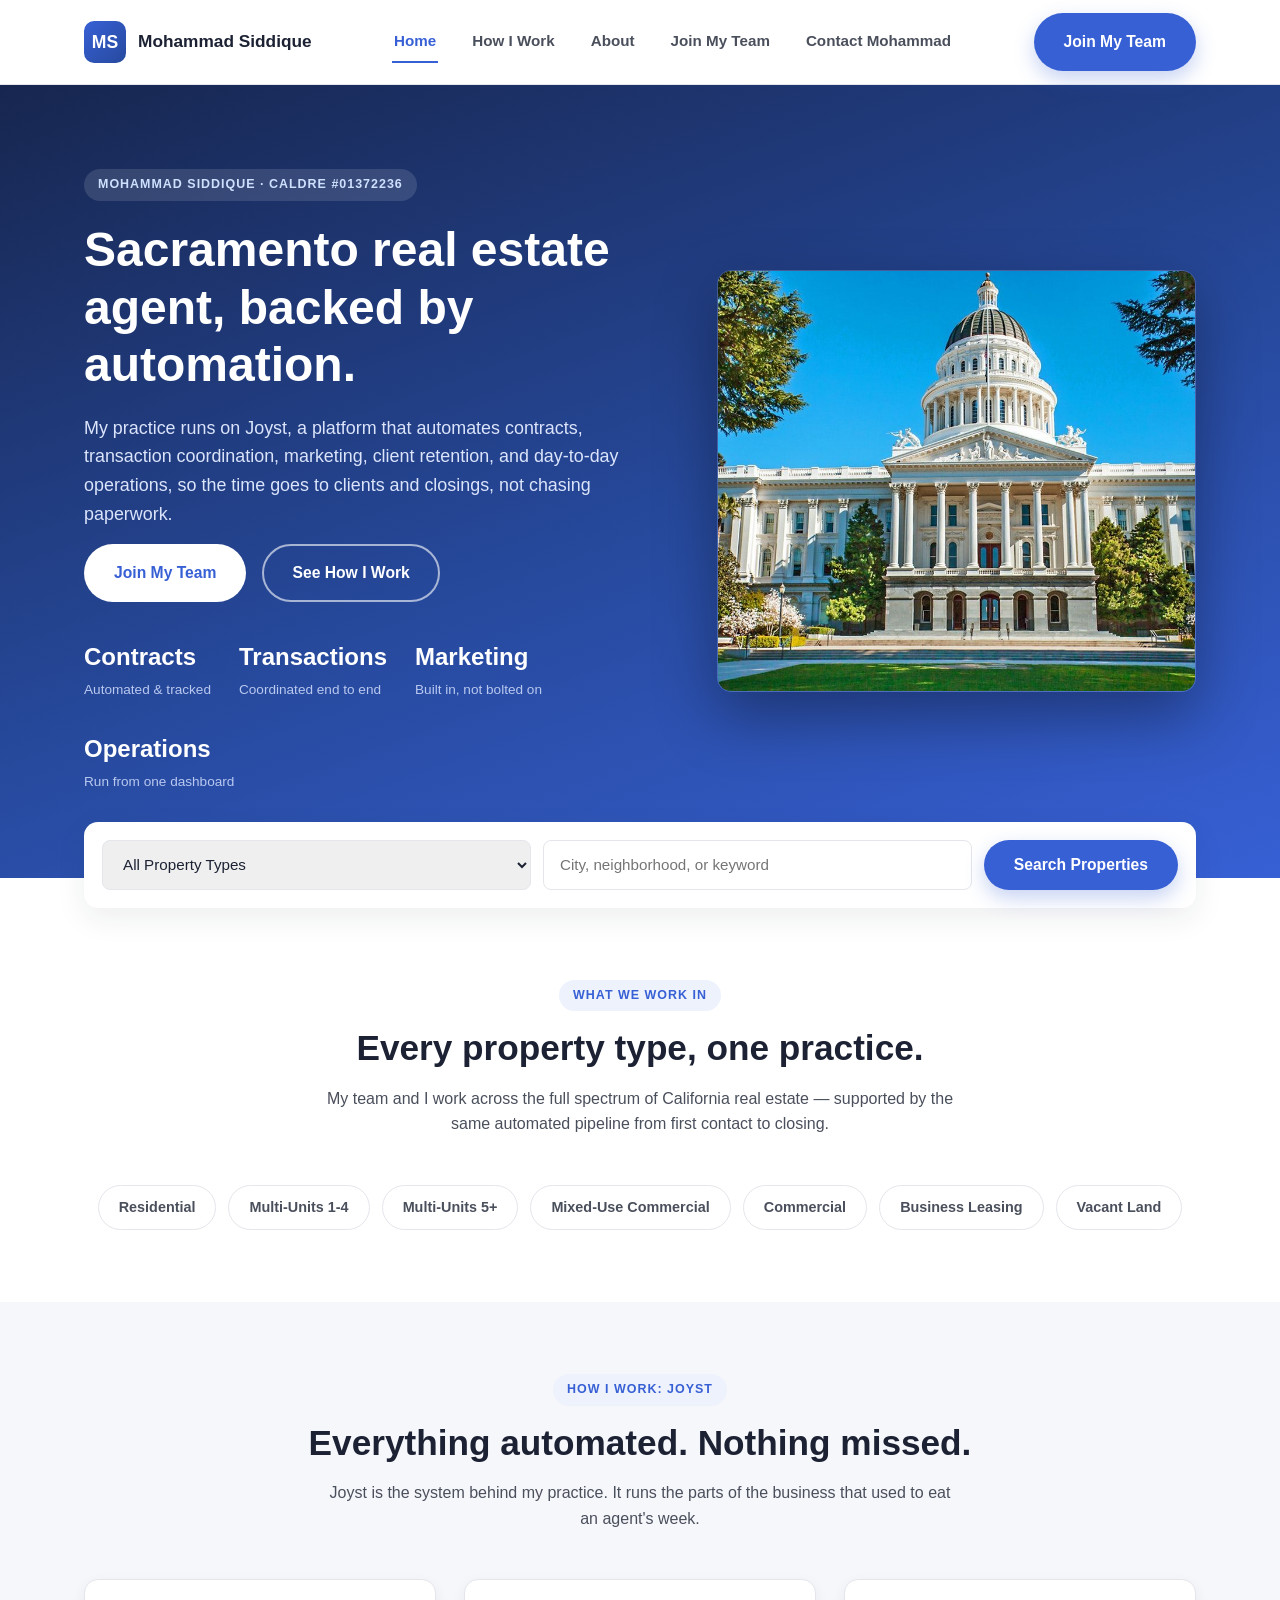
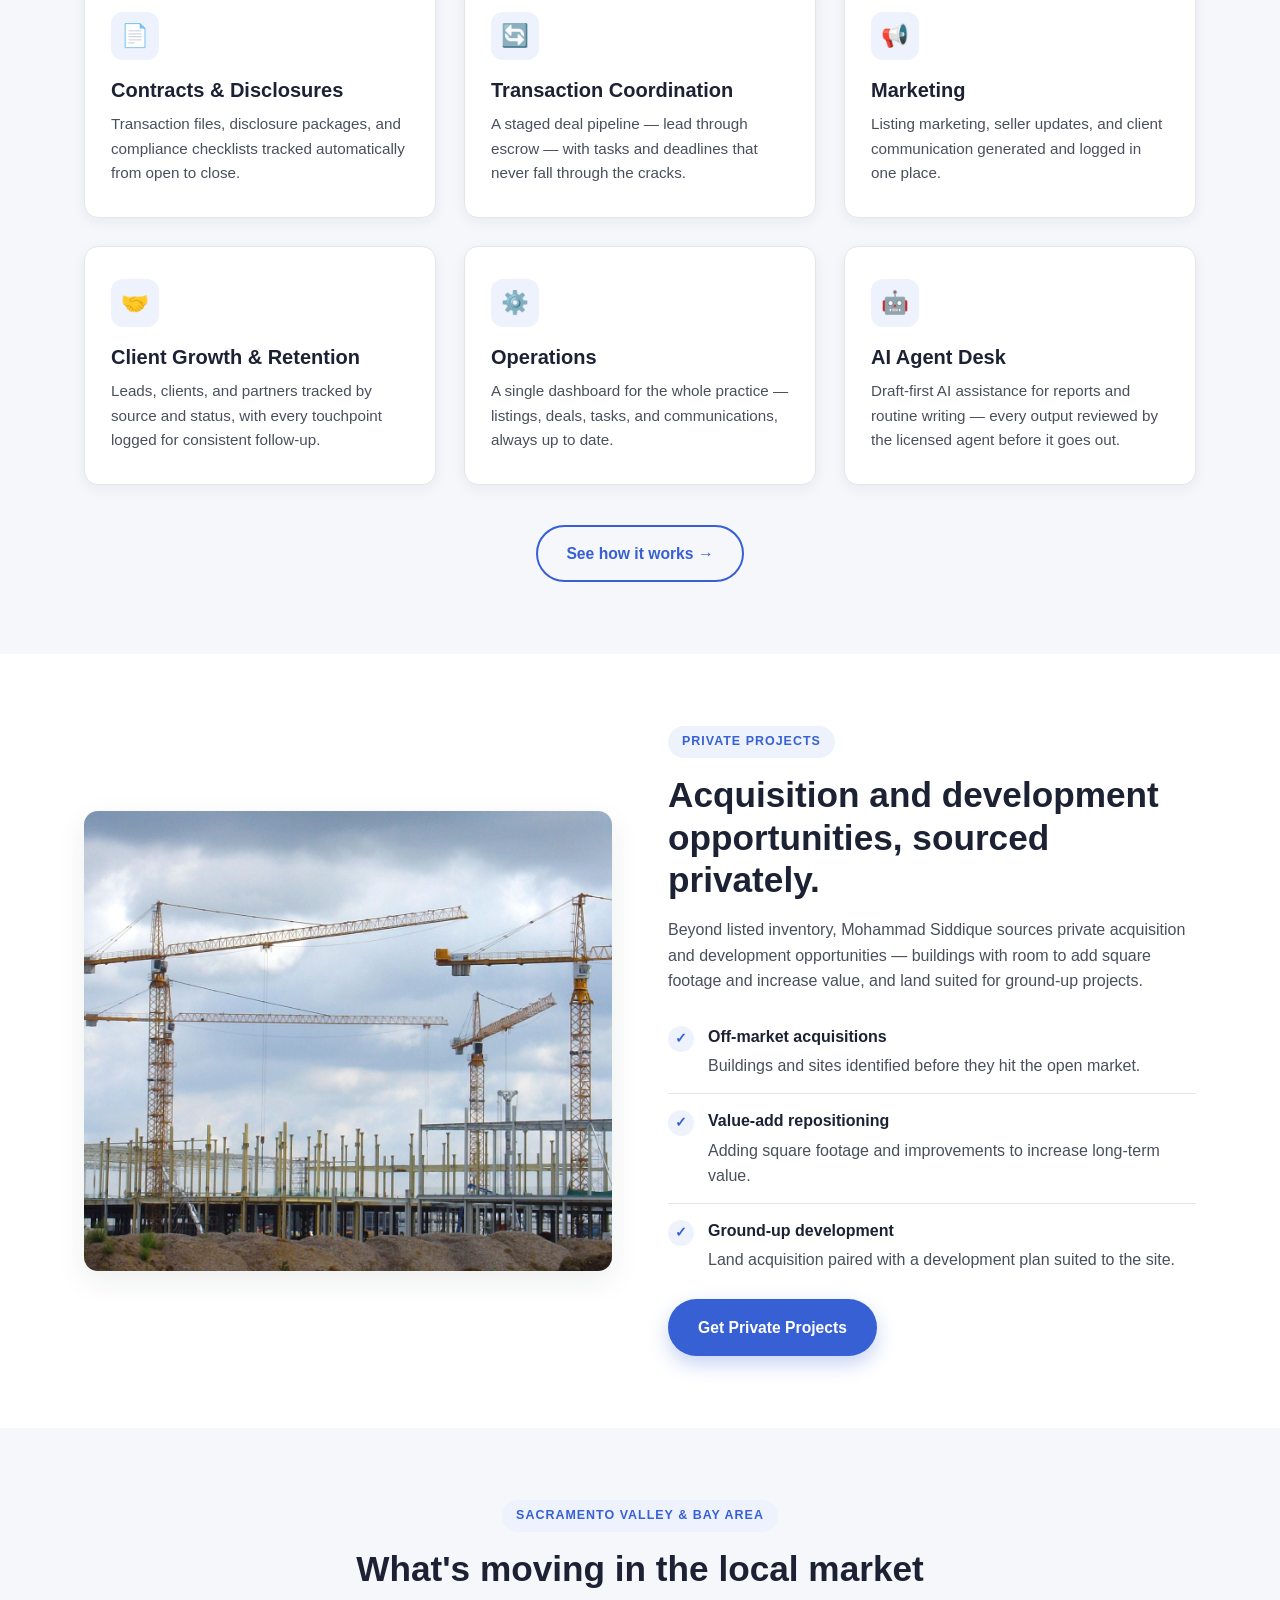
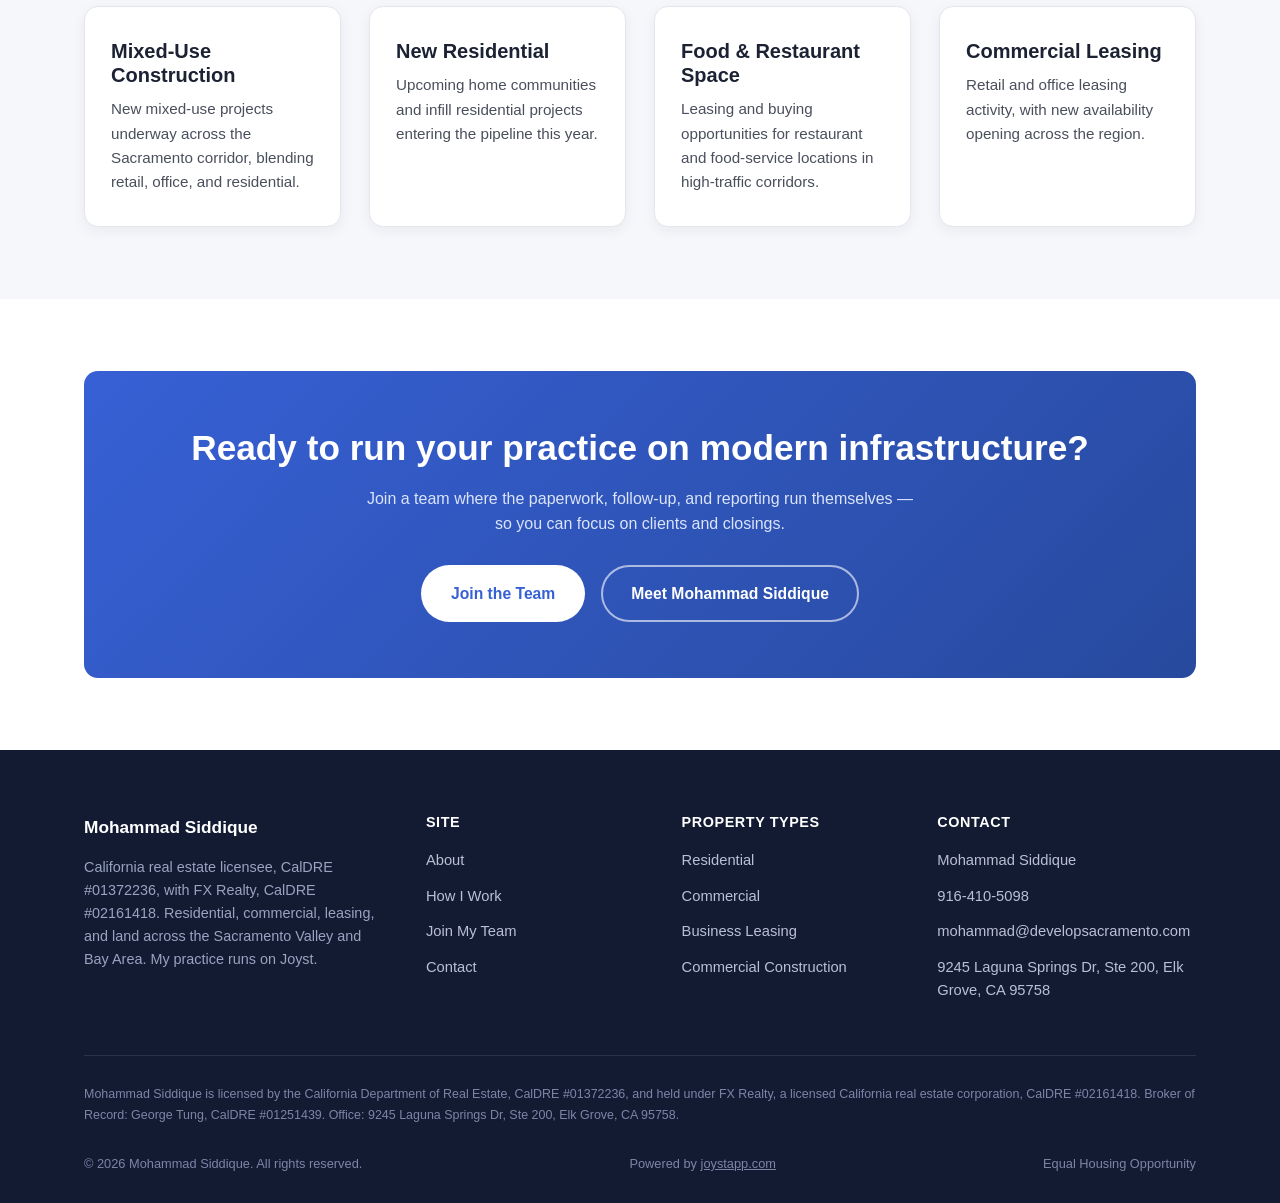
==== commit 73f05918: "Revert the redesign; back to the previous site until tomorrow's revision Co-Authored-By: Claude Fabl" ====
--- a/index.html
+++ b/index.html
@@ -3,251 +3,238 @@
 <head>
 <meta charset="UTF-8">
 <meta name="viewport" content="width=device-width, initial-scale=1.0">
-<title>Join Mohammad Siddique&#x27;s Team | Sacramento Agents and Brokers on Joyst</title>
-<meta name="description" content="Mohammad Siddique, CalDRE #01372236, FX Realty, is recruiting active Sacramento agents and broker-associates to a team that runs on Joyst: contracts, transaction coordination, marketing and follow-up handled by the platform, with no desk or software fee.">
+<title>Mohammad Siddique | Sacramento Real Estate Agent, Powered by Joyst</title>
+<meta name="description" content="Mohammad Siddique, CalDRE #01372236, FX Realty: a Sacramento real estate agent whose practice runs on Joyst. Residential, commercial, leasing, and land.">
 <link rel="canonical" href="https://mohammadsiddique.com/">
-<meta name="theme-color" content="#0b1f33">
 <meta property="og:type" content="website">
 <meta property="og:site_name" content="Mohammad Siddique">
-<meta property="og:title" content="Join Mohammad Siddique&#x27;s Team | Sacramento Agents and Brokers on Joyst">
-<meta property="og:description" content="Mohammad Siddique, CalDRE #01372236, FX Realty, is recruiting active Sacramento agents and broker-associates to a team that runs on Joyst: contracts, transaction coordination, marketing and follow-up handled by the platform, with no desk or software fee.">
+<meta property="og:title" content="Mohammad Siddique | Sacramento Real Estate Agent, Powered by Joyst">
+<meta property="og:description" content="Mohammad Siddique, CalDRE #01372236, FX Realty: a Sacramento real estate agent whose practice runs on Joyst. Residential, commercial, leasing, and land.">
 <meta property="og:url" content="https://mohammadsiddique.com/">
-<meta property="og:image" content="https://mohammadsiddique.com/assets/share-card.jpg">
-<meta property="og:image:width" content="1200">
-<meta property="og:image:height" content="630">
+<meta property="og:image" content="https://mohammadsiddique.com/assets/images/hero-capitol.jpg">
 <meta name="twitter:card" content="summary_large_image">
-<link rel="icon" href="favicon.svg" type="image/svg+xml">
-<link rel="preconnect" href="https://fonts.googleapis.com">
-<link rel="preconnect" href="https://fonts.gstatic.com" crossorigin>
-<link rel="stylesheet" href="https://fonts.googleapis.com/css2?family=Big+Shoulders+Display:wght@700;800&family=Public+Sans:wght@400;600&display=swap">
+<script type="application/ld+json">[{"@context": "https://schema.org", "@type": "RealEstateAgent", "@id": "https://mohammadsiddique.com/#agent", "name": "Mohammad Siddique", "url": "https://mohammadsiddique.com/", "image": "https://mohammadsiddique.com/assets/images/mohammad-siddique.jpg", "telephone": "+1-916-410-5098", "email": "mohammad@developsacramento.com", "description": "California real estate agent, CalDRE #01372236, with FX Realty. Residential, commercial, leasing, and land across the Sacramento Valley and Bay Area.", "address": {"@type": "PostalAddress", "streetAddress": "9245 Laguna Springs Dr, Ste 200", "addressLocality": "Elk Grove", "addressRegion": "CA", "postalCode": "95758", "addressCountry": "US"}, "areaServed": [{"@type": "City", "name": "Sacramento"}, {"@type": "AdministrativeArea", "name": "Sacramento Valley"}, {"@type": "AdministrativeArea", "name": "San Francisco Bay Area"}], "identifier": {"@type": "PropertyValue", "name": "California DRE license", "value": "01372236"}, "parentOrganization": {"@type": "RealEstateAgent", "name": "FX Realty", "identifier": {"@type": "PropertyValue", "name": "California DRE license", "value": "02161418"}}}, {"@context": "https://schema.org", "@type": "WebSite", "name": "Mohammad Siddique", "url": "https://mohammadsiddique.com/"}]</script>
 <link rel="stylesheet" href="css/style.css">
-<script type="application/ld+json">[{"@context": "https://schema.org", "@type": "RealEstateAgent", "@id": "https://mohammadsiddique.com/#agent", "name": "Mohammad Siddique", "url": "https://mohammadsiddique.com/", "image": "https://mohammadsiddique.com/assets/photos/mohammad-siddique.webp", "telephone": "+1-916-410-5098", "email": "mohammad@developsacramento.com", "description": "California real estate agent, CalDRE #01372236, with FX Realty. Homes, multi-unit, commercial property, business leasing, and land in the Sacramento Valley and Bay Area.", "address": {"@type": "PostalAddress", "streetAddress": "9245 Laguna Springs Dr, Ste 200", "addressLocality": "Elk Grove", "addressRegion": "CA", "postalCode": "95758", "addressCountry": "US"}, "areaServed": [{"@type": "City", "name": "Sacramento"}, {"@type": "City", "name": "Elk Grove"}, {"@type": "AdministrativeArea", "name": "Sacramento Valley"}, {"@type": "AdministrativeArea", "name": "San Francisco Bay Area"}], "knowsAbout": ["Residential real estate", "Investment property", "Multi-unit residential property", "Commercial real estate", "Restaurant and retail leasing", "Land acquisition", "Commercial development", "1031 exchange planning"], "identifier": {"@type": "PropertyValue", "name": "California DRE license", "value": "01372236"}, "parentOrganization": {"@type": "RealEstateAgent", "name": "FX Realty", "identifier": {"@type": "PropertyValue", "name": "California DRE license", "value": "02161418"}}}, {"@context": "https://schema.org", "@type": "WebSite", "name": "Mohammad Siddique", "url": "https://mohammadsiddique.com/"}, {"@context": "https://schema.org", "@type": "FAQPage", "mainEntity": [{"@type": "Question", "name": "Where do you work?", "acceptedAnswer": {"@type": "Answer", "text": "Across the Sacramento Valley, including Sacramento and Elk Grove, and in the Bay Area. If you are not sure whether your property is in range, call and ask."}}, {"@type": "Question", "name": "What kinds of property do you handle?", "acceptedAnswer": {"@type": "Answer", "text": "Single-family homes, duplexes to fourplexes, apartment buildings with five or more units, mixed-use and commercial buildings, restaurant and retail leases, and vacant land for development."}}, {"@type": "Question", "name": "Can you help me buy my first investment property?", "acceptedAnswer": {"@type": "Answer", "text": "Yes. I have owned and remodeled rental property for more than 35 years, so we can look at a property the way an owner would: what it rents for, what it needs, and what it costs to hold."}}, {"@type": "Question", "name": "Do you work with 1031 exchanges?", "acceptedAnswer": {"@type": "Answer", "text": "I help investors plan a sale and the replacement purchase around an exchange, and I have used exchanges on my own properties. The exchange itself runs through a qualified intermediary, and your tax advisor should confirm how the rules apply to you."}}, {"@type": "Question", "name": "Who is your broker?", "acceptedAnswer": {"@type": "Answer", "text": "My license, CalDRE #01372236, is held under FX Realty, a licensed California real estate corporation, CalDRE #02161418. The broker of record is George Tung, CalDRE #01251439."}}, {"@type": "Question", "name": "How do I get started?", "acceptedAnswer": {"@type": "Answer", "text": "Call 916-410-5098 or send a message from the contact page. Tell me what you want to buy, sell or lease, and I will follow up myself."}}]}]</script>
 </head>
 <body>
 
-<a class="skip-link" href="#main">Skip to content</a>
 <header class="site-header">
   <div class="container">
-    <a href="index.html" class="brand" aria-label="Mohammad Siddique, home">
-      <span class="brand-mark"><svg viewBox="0 0 900 690" aria-hidden="true"><path fill="currentColor" d="M450.0 18.0 C457.0 18.0 459.0 30.0 453.0 34.0 L453.0 44.0 C459.0 46.0 465.0 52.0 467.0 60.0 L469.0 60.0 L469.0 66.0 L466.0 66.0 L466.0 96.0 L472.0 98.0 L472.0 106.0 C498.0 110.0 526.0 138.0 530.0 176.0 L536.0 178.0 L536.0 188.0 L540.0 190.0 L540.0 238.0 L548.0 241.0 L548.0 250.0 L570.0 254.0 L570.0 262.0 L564.0 264.0 L564.0 326.0 L572.0 329.0 L572.0 338.0 L572.0 351.0 L646.0 374.0 L646.0 384.0 L750.0 384.0 L750.0 372.0 L867.0 372.0 L873.0 376.0 L873.0 388.0 L863.0 392.0 L863.0 640.0 L879.0 640.0 L879.0 656.0 L897.0 656.0 L897.0 674.0 L3.0 674.0 L3.0 656.0 L21.0 656.0 L21.0 640.0 L37.0 640.0 L37.0 392.0 L27.0 388.0 L27.0 376.0 L33.0 372.0 L150.0 372.0 L150.0 384.0 L254.0 384.0 L254.0 374.0 L328.0 351.0 L328.0 338.0 L328.0 329.0 L336.0 326.0 L336.0 264.0 L330.0 262.0 L330.0 254.0 L352.0 250.0 L352.0 241.0 L360.0 238.0 L360.0 190.0 L364.0 188.0 L364.0 178.0 L370.0 176.0 C374.0 138.0 402.0 110.0 428.0 106.0 L428.0 98.0 L434.0 96.0 L434.0 66.0 L431.0 66.0 L431.0 60.0 L433.0 60.0 C435.0 52.0 441.0 46.0 447.0 44.0 L447.0 34.0 C441.0 30.0 443.0 18.0 450.0 18.0 Z"/></svg></span>
-      <span class="brand-text">
-        <span class="brand-name">Mohammad Siddique</span>
-      </span>
+    <a href="index.html" class="brand">
+      <div class="brand-mark">MS</div>
+      <div class="brand-text">
+        <div class="brand-name">Mohammad Siddique</div>
+      </div>
     </a>
-    <nav class="main-nav" id="main-nav" aria-label="Main">
-      <a href="join.html" data-page="join.html">Join my team</a>
-      <a href="platform.html" data-page="platform.html">How I work</a>
+    <nav class="main-nav">
+      <a href="index.html" data-page="index.html">Home</a>
+      <a href="platform.html" data-page="platform.html">How I Work</a>
       <a href="about.html" data-page="about.html">About</a>
-      <a href="residential.html" data-page="residential.html">Residential</a>
-      <a href="commercial.html" data-page="commercial.html">Commercial</a>
-      <a href="contact.html" data-page="contact.html">Contact</a>
+      <a href="join.html" data-page="join.html">Join My Team</a>
+      <a href="contact.html" data-page="contact.html">Contact Mohammad</a>
     </nav>
     <div class="nav-cta">
-      <a href="join.html" class="btn btn-gold">Join my team</a>
-      <button class="nav-toggle" aria-label="Menu" aria-controls="main-nav" aria-expanded="false"><span></span><span></span><span></span></button>
+      <a href="join.html" class="btn btn-primary">Join My Team</a>
+      <button class="nav-toggle" aria-label="Toggle menu"><span></span><span></span><span></span></button>
     </div>
   </div>
 </header>
 
-<main id="main">
-
 <section class="hero">
   <div class="container">
-    <div class="hero-inner">
-      <div class="hero-head">
-        <p class="eyebrow" style="margin:0 0 10px;">Mohammad Siddique, CalDRE #01372236 &middot; FX Realty, CalDRE #02161418</p>
-        <h1>A Sacramento real estate team where the software does the paperwork</h1>
-      </div>
-      <div class="capitol-stage" data-photos='[&quot;assets/photos/home-with-porch.webp&quot;, &quot;assets/photos/house-keys-handover.webp&quot;, &quot;assets/photos/commercial-towers.webp&quot;, &quot;assets/photos/handshake-new-home.webp&quot;, &quot;assets/photos/apartment-building.webp&quot;, &quot;assets/photos/land-at-sunrise.webp&quot;, &quot;assets/photos/signing-purchase-contract.webp&quot;, &quot;assets/photos/new-owners-moving-in.webp&quot;, &quot;assets/photos/construction-site.webp&quot;, &quot;assets/photos/restaurant-space.webp&quot;]' data-labels='[&quot;Homes&quot;, &quot;Keys handed over&quot;, &quot;Commercial property&quot;, &quot;A deal agreed&quot;, &quot;Multi-unit and apartments&quot;, &quot;Land&quot;, &quot;Contracts signed&quot;, &quot;Moving in&quot;, &quot;Development&quot;, &quot;Restaurant and retail leasing&quot;]'>
-        <div class="capitol-art">
-          <svg class="capitol" viewBox="0 0 900 690" role="img" aria-labelledby="cap-title">
-            <title id="cap-title">Line drawing of the California State Capitol. Photos of homes, commercial buildings, land, and closings flow through it.</title>
-            <path class="cap-fill" d="M450.0 18.0 C457.0 18.0 459.0 30.0 453.0 34.0 L453.0 44.0 C459.0 46.0 465.0 52.0 467.0 60.0 L469.0 60.0 L469.0 66.0 L466.0 66.0 L466.0 96.0 L472.0 98.0 L472.0 106.0 C498.0 110.0 526.0 138.0 530.0 176.0 L536.0 178.0 L536.0 188.0 L540.0 190.0 L540.0 238.0 L548.0 241.0 L548.0 250.0 L570.0 254.0 L570.0 262.0 L564.0 264.0 L564.0 326.0 L572.0 329.0 L572.0 338.0 L572.0 351.0 L646.0 374.0 L646.0 384.0 L750.0 384.0 L750.0 372.0 L867.0 372.0 L873.0 376.0 L873.0 388.0 L863.0 392.0 L863.0 640.0 L879.0 640.0 L879.0 656.0 L897.0 656.0 L897.0 674.0 L3.0 674.0 L3.0 656.0 L21.0 656.0 L21.0 640.0 L37.0 640.0 L37.0 392.0 L27.0 388.0 L27.0 376.0 L33.0 372.0 L150.0 372.0 L150.0 384.0 L254.0 384.0 L254.0 374.0 L328.0 351.0 L328.0 338.0 L328.0 329.0 L336.0 326.0 L336.0 264.0 L330.0 262.0 L330.0 254.0 L352.0 250.0 L352.0 241.0 L360.0 238.0 L360.0 190.0 L364.0 188.0 L364.0 178.0 L370.0 176.0 C374.0 138.0 402.0 110.0 428.0 106.0 L428.0 98.0 L434.0 96.0 L434.0 66.0 L431.0 66.0 L431.0 60.0 L433.0 60.0 C435.0 52.0 441.0 46.0 447.0 44.0 L447.0 34.0 C441.0 30.0 443.0 18.0 450.0 18.0 Z"/>
-            <path class="cap-lines" d="M450.0 318.0L636.0 374.0 M450.0 318.0L264.0 374.0 M264.0 374.0L636.0 374.0 M260.0 402.0L640.0 402.0 M467.0 404.0L467.0 520.0 M433.0 404.0L433.0 520.0 M477.0 404.0L477.0 520.0 M423.0 404.0L423.0 520.0 M511.0 404.0L511.0 520.0 M389.0 404.0L389.0 520.0 M521.0 404.0L521.0 520.0 M379.0 404.0L379.0 520.0 M557.0 404.0L557.0 520.0 M343.0 404.0L343.0 520.0 M567.0 404.0L567.0 520.0 M333.0 404.0L333.0 520.0 M603.0 404.0L603.0 520.0 M297.0 404.0L297.0 520.0 M613.0 404.0L613.0 520.0 M287.0 404.0L287.0 520.0 M617.0 404.0L617.0 520.0 M283.0 404.0L283.0 520.0 M627.0 404.0L627.0 520.0 M273.0 404.0L273.0 520.0 M260.0 520.0L640.0 520.0 M260.0 534.0L640.0 534.0 M640.0 384.0L640.0 640.0 M260.0 384.0L260.0 640.0 M433.0 640V590A17 17 0 0 1 467.0 590V640 M491.0 640V590A17 17 0 0 1 525.0 590V640 M375.0 640V590A17 17 0 0 1 409.0 590V640 M549.0 640V590A17 17 0 0 1 583.0 590V640 M317.0 640V590A17 17 0 0 1 351.0 590V640 M646.0 404.0L863.0 404.0 M254.0 404.0L37.0 404.0 M646.0 534.0L863.0 534.0 M254.0 534.0L37.0 534.0 M750.0 404.0L750.0 640.0 M150.0 404.0L150.0 640.0 M674.0 512V460A8 8 0 0 1 690.0 460V512Z M674.0 620V566H690.0V620Z M210.0 512V460A8 8 0 0 1 226.0 460V512Z M210.0 620V566H226.0V620Z M708.0 512V460A8 8 0 0 1 724.0 460V512Z M708.0 620V566H724.0V620Z M176.0 512V460A8 8 0 0 1 192.0 460V512Z M176.0 620V566H192.0V620Z M782.0 512V460A8 8 0 0 1 798.0 460V512Z M782.0 620V566H798.0V620Z M102.0 512V460A8 8 0 0 1 118.0 460V512Z M102.0 620V566H118.0V620Z M816.0 512V460A8 8 0 0 1 832.0 460V512Z M816.0 620V566H832.0V620Z M68.0 512V460A8 8 0 0 1 84.0 460V512Z M68.0 620V566H84.0V620Z M450.0 266.0L450.0 326.0 M472.0 266.0L472.0 326.0 M428.0 266.0L428.0 326.0 M494.0 266.0L494.0 326.0 M406.0 266.0L406.0 326.0 M516.0 266.0L516.0 326.0 M384.0 266.0L384.0 326.0 M538.0 266.0L538.0 326.0 M362.0 266.0L362.0 326.0 M556.0 266.0L556.0 326.0 M344.0 266.0L344.0 326.0 M360.0 214.0L540.0 214.0 M444.0 236V204A6 6 0 0 1 456.0 204V236 M470.0 236V204A6 6 0 0 1 482.0 204V236 M418.0 236V204A6 6 0 0 1 430.0 204V236 M496.0 236V204A6 6 0 0 1 508.0 204V236 M392.0 236V204A6 6 0 0 1 404.0 204V236 M520.0 236V204A6 6 0 0 1 532.0 204V236 M368.0 236V204A6 6 0 0 1 380.0 204V236 M450 106V176 M459.0 106C472.5 126 480.0 150 480.0 176 M441.0 106C427.5 126 420.0 150 420.0 176 M467.0 106C493.5 126 508.0 150 508.0 176 M433.0 106C406.5 126 392.0 150 392.0 176 M456.0 68.0L456.0 96.0 M444.0 68.0L444.0 96.0 M450.0 68.0L450.0 96.0 M21.0 656.0L879.0 656.0 M37.0 640.0L863.0 640.0"/>
-          </svg>
-          <img class="cap-fallback" src="assets/photos/home-with-porch.webp" alt="" width="1400" height="933">
-          <canvas class="cap-fluid" aria-hidden="true"></canvas>
-          <svg class="capitol cap-top" viewBox="0 0 900 690" aria-hidden="true"><path class="cap-outline" pathLength="1" d="M450.0 18.0 C457.0 18.0 459.0 30.0 453.0 34.0 L453.0 44.0 C459.0 46.0 465.0 52.0 467.0 60.0 L469.0 60.0 L469.0 66.0 L466.0 66.0 L466.0 96.0 L472.0 98.0 L472.0 106.0 C498.0 110.0 526.0 138.0 530.0 176.0 L536.0 178.0 L536.0 188.0 L540.0 190.0 L540.0 238.0 L548.0 241.0 L548.0 250.0 L570.0 254.0 L570.0 262.0 L564.0 264.0 L564.0 326.0 L572.0 329.0 L572.0 338.0 L572.0 351.0 L646.0 374.0 L646.0 384.0 L750.0 384.0 L750.0 372.0 L867.0 372.0 L873.0 376.0 L873.0 388.0 L863.0 392.0 L863.0 640.0 L879.0 640.0 L879.0 656.0 L897.0 656.0 L897.0 674.0 L3.0 674.0 L3.0 656.0 L21.0 656.0 L21.0 640.0 L37.0 640.0 L37.0 392.0 L27.0 388.0 L27.0 376.0 L33.0 372.0 L150.0 372.0 L150.0 384.0 L254.0 384.0 L254.0 374.0 L328.0 351.0 L328.0 338.0 L328.0 329.0 L336.0 326.0 L336.0 264.0 L330.0 262.0 L330.0 254.0 L352.0 250.0 L352.0 241.0 L360.0 238.0 L360.0 190.0 L364.0 188.0 L364.0 178.0 L370.0 176.0 C374.0 138.0 402.0 110.0 428.0 106.0 L428.0 98.0 L434.0 96.0 L434.0 66.0 L431.0 66.0 L431.0 60.0 L433.0 60.0 C435.0 52.0 441.0 46.0 447.0 44.0 L447.0 34.0 C441.0 30.0 443.0 18.0 450.0 18.0 Z"/></svg>
-        </div>
-        <div class="hero-caption">
-          <span>Flowing through the Capitol: <strong id="cap-label" aria-live="polite">Homes</strong></span>
-          <span class="hero-dots" id="cap-dots"><button type="button" aria-label="Show: Homes" aria-current="true"></button><button type="button" aria-label="Show: Keys handed over"></button><button type="button" aria-label="Show: Commercial property"></button><button type="button" aria-label="Show: A deal agreed"></button><button type="button" aria-label="Show: Multi-unit and apartments"></button><button type="button" aria-label="Show: Land"></button><button type="button" aria-label="Show: Contracts signed"></button><button type="button" aria-label="Show: Moving in"></button><button type="button" aria-label="Show: Development"></button><button type="button" aria-label="Show: Restaurant and retail leasing"></button></span>
-        </div>
-      </div>
-      <div class="hero-side">
-        <p class="lede">I'm recruiting active agents and broker-associates to a team under FX Realty that runs on Joyst: contracts, transaction coordination, marketing and follow-up handled by the platform, with you approving every step. You keep your time for clients. I've been licensed since 2003 and have owned rental property for more than 35 years.</p>
-        <div class="btn-row">
-          <a href="join.html" class="btn btn-gold">See what the team offers</a>
-          <a href="tel:+19164105098" class="btn btn-outline-white">Call 916-410-5098</a>
-        </div>
-      </div>
-    </div>
-  </div>
-</section>
-
-<section class="section" id="what-you-get">
-  <div class="container">
-    <div class="section-head">
-      <h2>What the team gives you</h2>
-      <p>The back office an agent usually pays for, or does at night, is built into the platform and included.</p>
+    <div class="hero-copy">
+      <span class="hero-eyebrow">Mohammad Siddique &middot; CalDRE #01372236</span>
+      <h1>Sacramento real estate agent, backed by automation.</h1>
+      <p class="lede">My practice runs on Joyst, a platform that automates contracts, transaction coordination, marketing, client retention, and day-to-day operations, so the time goes to clients and closings, not chasing paperwork.</p>
+      <div class="btn-row">
+        <a href="join.html" class="btn btn-white">Join My Team</a>
+        <a href="platform.html" class="btn btn-outline-white">See How I Work</a>
+      </div>
+      <div class="hero-stats">
+        <div class="hero-stat"><strong>Contracts</strong><span>Automated &amp; tracked</span></div>
+        <div class="hero-stat"><strong>Transactions</strong><span>Coordinated end to end</span></div>
+        <div class="hero-stat"><strong>Marketing</strong><span>Built in, not bolted on</span></div>
+        <div class="hero-stat"><strong>Operations</strong><span>Run from one dashboard</span></div>
+      </div>
+    </div>
+    <div class="hero-figure">
+      <img src="assets/images/hero-capitol.jpg" alt="Sacramento skyline">
+    </div>
+  </div>
+</section>
+
+<!-- Search bar -->
+<div class="container">
+  <form class="search-bar" data-form data-subject="Property search inquiry">
+    <select name="Property Type" aria-label="Property type">
+      <option value="">All Property Types</option>
+      <option>Residential</option>
+      <option>Multi-Units 1-4</option>
+      <option>Multi-Units 5+</option>
+      <option>Mixed-Use Commercial</option>
+      <option>Commercial</option>
+      <option>Business Leasing</option>
+      <option>Vacant Land</option>
+    </select>
+    <input type="text" name="Location / Keyword" placeholder="City, neighborhood, or keyword">
+    <button type="submit" class="btn btn-primary">Search Properties</button>
+  </form>
+</div>
+
+<!-- Property types -->
+<section class="section">
+  <div class="container section-center">
+    <span class="eyebrow">What We Work In</span>
+    <h2>Every property type, one practice.</h2>
+    <p class="section-intro" style="margin-left:auto;margin-right:auto;">My team and I work across the full spectrum of California real estate — supported by the same automated pipeline from first contact to closing.</p>
+    <div class="type-strip" style="justify-content:center;">
+      <span class="type-chip">Residential</span>
+      <span class="type-chip">Multi-Units 1-4</span>
+      <span class="type-chip">Multi-Units 5+</span>
+      <span class="type-chip">Mixed-Use Commercial</span>
+      <span class="type-chip">Commercial</span>
+      <span class="type-chip">Business Leasing</span>
+      <span class="type-chip">Vacant Land</span>
+    </div>
+  </div>
+</section>
+
+<!-- Automation pillars -->
+<section class="section section-alt">
+  <div class="container">
+    <div class="section-center">
+      <span class="eyebrow">How I Work: Joyst</span>
+      <h2>Everything automated. Nothing missed.</h2>
+      <p class="section-intro" style="margin-left:auto;margin-right:auto;">Joyst is the system behind my practice. It runs the parts of the business that used to eat an agent's week.</p>
     </div>
     <div class="grid grid-3">
-      <div class="card"><div class="card-icon">&#128196;</div><h3>Contracts and disclosures</h3><p>Transaction files, disclosure packages and compliance checklists tracked from open to close, with the broker's review built into the file.</p></div>
-      <div class="card"><div class="card-icon">&#128260;</div><h3>Transaction coordination</h3><p>A staged pipeline from lead to escrow, with tasks and deadlines surfaced for you instead of chased by you. No coordinator fee.</p></div>
-      <div class="card"><div class="card-icon">&#128226;</div><h3>Marketing and client updates</h3><p>Listing marketing, seller updates and follow-up messages drafted for you, logged in one place, and sent only after you approve them.</p></div>
-      <div class="card"><div class="card-icon">&#129309;</div><h3>Leads and follow-up</h3><p>Leads routed by market and response time, every contact and touchpoint tracked, so no one falls through the cracks.</p></div>
-      <div class="card"><div class="card-icon">&#9881;&#65039;</div><h3>No desk, platform or software fee</h3><p>The platform and its AI support are included while you're on the team. Your money goes to your business, not to tools.</p></div>
-      <div class="card"><div class="card-icon">&#128200;</div><h3>Local support from a working agent</h3><p>Training on the platform, help on your first files, and an agent who still works deals alongside you.</p></div>
-    </div>
-  </div>
-</section>
-
-<section class="section section-alt" id="showcase">
+      <div class="card">
+        <div class="card-icon">&#128196;</div>
+        <h3>Contracts &amp; Disclosures</h3>
+        <p>Transaction files, disclosure packages, and compliance checklists tracked automatically from open to close.</p>
+      </div>
+      <div class="card">
+        <div class="card-icon">&#128260;</div>
+        <h3>Transaction Coordination</h3>
+        <p>A staged deal pipeline — lead through escrow — with tasks and deadlines that never fall through the cracks.</p>
+      </div>
+      <div class="card">
+        <div class="card-icon">&#128226;</div>
+        <h3>Marketing</h3>
+        <p>Listing marketing, seller updates, and client communication generated and logged in one place.</p>
+      </div>
+      <div class="card">
+        <div class="card-icon">&#129309;</div>
+        <h3>Client Growth &amp; Retention</h3>
+        <p>Leads, clients, and partners tracked by source and status, with every touchpoint logged for consistent follow-up.</p>
+      </div>
+      <div class="card">
+        <div class="card-icon">&#9881;&#65039;</div>
+        <h3>Operations</h3>
+        <p>A single dashboard for the whole practice — listings, deals, tasks, and communications, always up to date.</p>
+      </div>
+      <div class="card">
+        <div class="card-icon">&#129302;</div>
+        <h3>AI Agent Desk</h3>
+        <p>Draft-first AI assistance for reports and routine writing — every output reviewed by the licensed agent before it goes out.</p>
+      </div>
+    </div>
+    <div class="section-center" style="margin-top:40px;">
+      <a href="platform.html" class="btn btn-ghost">See how it works &rarr;</a>
+    </div>
+  </div>
+</section>
+
+<!-- Private projects -->
+<section class="section">
   <div class="container split">
-    <img src="assets/photos/joyst-agent-desk.webp" alt="The Joyst agent desk: review queue, today's leads, the pipeline and an open lead with a Draft a message with AI button" width="1280" height="800" loading="lazy" decoding="async" style="border-radius:12px;box-shadow:0 20px 60px rgba(0,0,0,.25);">
+    <img src="assets/images/construction.jpg" alt="Private development project">
     <div>
-      <span class="eyebrow">The Joyst system</span>
-      <h2>One desk that tells you what is next</h2>
-      <p>This is the agent desk every team member works from. The review queue lists what is waiting on you today, the pipeline shows every file from lead to closing, and each lead or file opens beside it with a one-tap call log and an AI draft you approve before it goes out.</p>
+      <span class="eyebrow">Private Projects</span>
+      <h2>Acquisition and development opportunities, sourced privately.</h2>
+      <p>Beyond listed inventory, Mohammad Siddique sources private acquisition and development opportunities — buildings with room to add square footage and increase value, and land suited for ground-up projects.</p>
       <ul class="pillar-list">
-        <li><span class="pillar-check">&#10003;</span><div><strong>Review queue</strong><p style="margin:4px 0 0;">Drafts, approvals, dates and new leads, in the order they are due.</p></div></li>
-        <li><span class="pillar-check">&#10003;</span><div><strong>Deal files</strong><p style="margin:4px 0 0;">Offers, escrow steps, disclosures, documents and e-signature in one file the broker reviews at each gate.</p></div></li>
-        <li><span class="pillar-check">&#10003;</span><div><strong>Clients and leads</strong><p style="margin:4px 0 0;">Routed leads with a response timer, smart lists, follow-ups and past clients, nothing lost.</p></div></li>
-        <li><span class="pillar-check">&#10003;</span><div><strong>Your business</strong><p style="margin:4px 0 0;">Commission ledger and payout statements, with pricing research and a seller portal built in.</p></div></li>
+        <li><span class="pillar-check">&#10003;</span><div><strong>Off-market acquisitions</strong><p style="margin:4px 0 0;">Buildings and sites identified before they hit the open market.</p></div></li>
+        <li><span class="pillar-check">&#10003;</span><div><strong>Value-add repositioning</strong><p style="margin:4px 0 0;">Adding square footage and improvements to increase long-term value.</p></div></li>
+        <li><span class="pillar-check">&#10003;</span><div><strong>Ground-up development</strong><p style="margin:4px 0 0;">Land acquisition paired with a development plan suited to the site.</p></div></li>
       </ul>
-      <p class="fineprint" style="margin-top:14px;">Sample data from the Joyst demo. No real clients.</p>
-      <a href="platform.html" class="btn btn-ghost" style="margin-top:10px;">See how the platform works &rarr;</a>
-    </div>
-  </div>
-</section>
-
-<section class="section section-dark" id="who">
-  <div class="container">
-    <div class="section-head">
-      <h2>Who this is for</h2>
-      <p>Active California licensees who want the admin handled and the relationships left to them.</p>
-    </div>
-    <ul class="reasons">
-      <li><h3>Established producers</h3><p>Six or more closings a year and tired of spending evenings on files. The platform takes the paperwork; you keep the clients and the time.</p></li>
-      <li><h3>Growth agents</h3><p>One to five closings a year and ready for structure: routed leads, a pipeline that tells you what is next, and someone to call on a hard file.</p></li>
-      <li><h3>New licensees</h3><p>A sponsoring broker, a mentor on your first transactions, and a system that shows you the whole process instead of leaving you to guess.</p></li>
-      <li><h3>Broker-associates</h3><p>Brokers who would rather sell than run an office. Hang your license with FX Realty, keep your clients, and let the platform carry the admin.</p></li>
-      <li><h3>Any specialty</h3><p>Residential, multi-unit, commercial, business leasing or land. The platform supports every property type, and so does the team.</p></li>
-      <li><h3>Broker-owners</h3><p>If you run your own brokerage and want the same back office for your agents, Joyst is available as software. Joyst is a software company, not a brokerage; <a href="contact.html" style="color:inherit;text-decoration:underline;">ask me</a> and I'll connect you.</p></li>
-    </ul>
-    <p class="fineprint">All real estate activity is conducted under FX Realty, CalDRE #02161418. Commission terms are set in writing with the broker. No income or lead volume is promised.</p>
-  </div>
-</section>
-
-<section class="section" id="joining">
-  <div class="container split">
-    <div>
-      <h2>How joining works</h2>
-      <ol class="steps">
-        <li><h3>A 15-minute call</h3><p>Tell me how you work now and what you want more of. I'll tell you plainly whether the team fits.</p></li>
-        <li><h3>See the platform</h3><p>A walk through a real file: lead, offer, escrow, closing, and the broker's review at each gate.</p></li>
-        <li><h3>Agree the terms in writing</h3><p>Your split, the broker's policies and the independent contractor agreement with FX Realty, signed before anything else moves.</p></li>
-        <li><h3>Move your license</h3><p>The DRE salesperson change and the MetroList transfer, with the paperwork prepared for you.</p></li>
-        <li><h3>Start on the platform</h3><p>Your first file opened with you, training on the tools, and your leads turned on.</p></li>
-      </ol>
-      <a href="join.html" class="btn btn-primary" style="margin-top:20px;">What the team offers</a>
-    </div>
-    <img src="assets/photos/signing-purchase-contract.webp" alt="An agent and client signing a purchase contract" width="1200" height="800" loading="lazy" decoding="async">
-  </div>
-</section>
-
-<section class="section section-alt" id="about">
-  <div class="container split">
-    <img src="assets/photos/mohammad-siddique.webp" alt="Mohammad Siddique, California real estate agent" width="640" height="959" loading="lazy" decoding="async" class="portrait">
-    <div>
-      <h2>Led by an agent who still works deals</h2>
-      <p>I've been licensed since 2003 and have bought, remodeled and rented property myself for more than 35 years. I built this team because the admin side of the business was eating the hours that should go to clients, and the platform fixed that for my own practice first.</p>
-      <dl class="facts">
-        <div><dt>2003</dt><dd>Licensed by the California Department of Real Estate</dd></div>
-        <div><dt>35+ years</dt><dd>Owning and remodeling rental property</dd></div>
-        <div><dt>Sacramento</dt><dd>Based in Elk Grove, working the Sacramento Valley and Bay Area</dd></div>
-      </dl>
-      <a href="about.html" class="btn btn-ghost">More about Mohammad</a>
-    </div>
-  </div>
-</section>
-
-<section class="section" id="clients">
-  <div class="container split">
-    <div>
-      <h2>Still a working practice for clients</h2>
-      <p>The team represents buyers, sellers, landlords, tenants and investors across every property type. If you're a client rather than an agent, start here.</p>
-      <ul class="pillar-list">
-        <li><span class="pillar-check">&#10003;</span><div><strong><a href="residential.html">Homes and multi-unit</a></strong><p style="margin:4px 0 0;">Primary residences, duplexes to fourplexes, and apartment buildings.</p></div></li>
-        <li><span class="pillar-check">&#10003;</span><div><strong><a href="commercial.html">Commercial</a></strong><p style="margin:4px 0 0;">Office, mixed-use and industrial property to buy, sell or lease.</p></div></li>
-        <li><span class="pillar-check">&#10003;</span><div><strong><a href="business-leases.html">Business leasing</a></strong><p style="margin:4px 0 0;">Restaurant and retail space for tenants and landlords.</p></div></li>
-        <li><span class="pillar-check">&#10003;</span><div><strong><a href="commercial-construction.html">Land and development</a></strong><p style="margin:4px 0 0;">Sites for ground-up projects, sourced on and off the market.</p></div></li>
-      </ul>
-    </div>
-    <img src="assets/photos/keys-in-hand.webp" alt="House keys passed from one hand to another" width="1100" height="733" loading="lazy" decoding="async">
-  </div>
-</section>
-
-<section class="section section-alt" id="questions">
-  <div class="container">
-    <h2>Questions agents ask first</h2>
-    <div class="faq">
-      <details><summary>Why a team instead of a big national brokerage?</summary><p>Local training and support from an agent who still works deals, a platform that handles the file admin with you approving everything, and no desk, platform or software fee. You are one of a few people here, not one of tens of thousands.</p></details>
-      <details><summary>Who is the broker?</summary><p>FX Realty, a licensed California real estate corporation, CalDRE #02161418. The broker of record is George Tung, CalDRE #01251439, who reviews and approves every file, every new agent and every commission payout.</p></details>
-      <details><summary>What does the platform actually do?</summary><p>Transaction files with checklists and deadlines, the broker's approval queue, lead routing and follow-up tracking, client portals, and AI-drafted messages and documents that you review and send under your own name. It does not make licensed decisions; you do.</p></details>
-      <details><summary>What is the split?</summary><p>Set in writing with the broker before you join. There is no cap, no desk fee and no platform fee. We go through the numbers on the first call.</p></details>
-      <details><summary>Do I bring my clients and listings?</summary><p>Your sphere is yours. Listings and client agreements move only with your current broker's release and each client's written consent, and the same is true if you ever leave.</p></details>
-      <details><summary>Is there a non-compete?</summary><p>No. The agreement relies on confidentiality only. You can work with any broker after you leave.</p></details>
-      <details><summary>How do I get started?</summary><p>Call 916-410-5098 or send a message from the contact page. Tell me how you work now, and I will follow up myself.</p></details>
-    </div>
-  </div>
-</section>
-
+      <a href="contact.html" class="btn btn-primary" style="margin-top:12px;">Get Private Projects</a>
+    </div>
+  </div>
+</section>
+
+<!-- Local market news -->
+<section class="section section-alt">
+  <div class="container">
+    <div class="section-center">
+      <span class="eyebrow">Sacramento Valley &amp; Bay Area</span>
+      <h2>What's moving in the local market</h2>
+    </div>
+    <div class="grid grid-4">
+      <div class="card">
+        <h3>Mixed-Use Construction</h3>
+        <p>New mixed-use projects underway across the Sacramento corridor, blending retail, office, and residential.</p>
+      </div>
+      <div class="card">
+        <h3>New Residential</h3>
+        <p>Upcoming home communities and infill residential projects entering the pipeline this year.</p>
+      </div>
+      <div class="card">
+        <h3>Food &amp; Restaurant Space</h3>
+        <p>Leasing and buying opportunities for restaurant and food-service locations in high-traffic corridors.</p>
+      </div>
+      <div class="card">
+        <h3>Commercial Leasing</h3>
+        <p>Retail and office leasing activity, with new availability opening across the region.</p>
+      </div>
+    </div>
+  </div>
+</section>
+
+<!-- Join the team CTA -->
 <section class="section">
   <div class="container">
     <div class="cta-banner">
-      <h2>Ready to work differently?</h2>
-      <p>Tell me how you work now. I will follow up myself, and the first call is 15 minutes.</p>
+      <h2>Ready to run your practice on modern infrastructure?</h2>
+      <p>Join a team where the paperwork, follow-up, and reporting run themselves — so you can focus on clients and closings.</p>
       <div class="btn-row">
-        <a href="tel:+19164105098" class="btn btn-gold">Call 916-410-5098</a>
-        <a href="join.html" class="btn btn-outline-white">What the team offers</a>
-      </div>
-    </div>
-  </div>
-</section>
-
-</main>
+        <a href="join.html" class="btn btn-white">Join the Team</a>
+        <a href="about.html" class="btn btn-outline-white">Meet Mohammad Siddique</a>
+      </div>
+    </div>
+  </div>
+</section>
 
 <footer class="site-footer">
   <div class="container">
     <div class="footer-grid">
       <div class="footer-brand">
         <div class="brand-name">Mohammad Siddique</div>
-        <p>California real estate agent, CalDRE #01372236, with FX Realty, CalDRE #02161418. Homes, multi-unit, commercial property, leasing, and land across the Sacramento Valley and Bay Area. My practice runs on Joyst, the platform at joystapp.com.</p>
+        <p>California real estate licensee, CalDRE #01372236, with FX Realty, CalDRE #02161418. Residential, commercial, leasing, and land across the Sacramento Valley and Bay Area. My practice runs on Joyst.</p>
       </div>
       <div>
-        <h4>Property</h4>
+        <h4>Site</h4>
         <ul>
-          <li><a href="residential.html">Residential and multi-unit</a></li>
+          <li><a href="about.html">About</a></li>
+          <li><a href="platform.html">How I Work</a></li>
+          <li><a href="join.html">Join My Team</a></li>
+          <li><a href="contact.html">Contact</a></li>
+        </ul>
+      </div>
+      <div>
+        <h4>Property Types</h4>
+        <ul>
+          <li><a href="residential.html">Residential</a></li>
           <li><a href="commercial.html">Commercial</a></li>
-          <li><a href="business-leases.html">Business leasing</a></li>
-          <li><a href="commercial-construction.html">Land and development</a></li>
-        </ul>
-      </div>
-      <div>
-        <h4>More</h4>
-        <ul>
-          <li><a href="about.html">About Mohammad</a></li>
-          <li><a href="platform.html">How I work</a></li>
-          <li><a href="join.html">Join my team</a></li>
-          <li><a href="contact.html">Contact</a></li>
+          <li><a href="business-leases.html">Business Leasing</a></li>
+          <li><a href="commercial-construction.html">Commercial Construction</a></li>
         </ul>
       </div>
       <div>
         <h4>Contact</h4>
         <ul>
           <li>Mohammad Siddique</li>
-          <li><a href="tel:+19164105098">916-410-5098</a></li>
+          <li><a href="tel:9164105098">916-410-5098</a></li>
           <li><a href="mailto:mohammad@developsacramento.com">mohammad@developsacramento.com</a></li>
           <li>9245 Laguna Springs Dr, Ste 200, Elk Grove, CA 95758</li>
         </ul>
@@ -258,13 +245,12 @@
     </div>
     <div class="footer-bottom">
       <span>&copy; 2026 Mohammad Siddique. All rights reserved.</span>
+      <span>Powered by <a href="https://joystapp.com" style="color:inherit;text-decoration:underline;">joystapp.com</a></span>
       <span>Equal Housing Opportunity</span>
-      <span>Powered by <a href="https://joystapp.com" style="color:inherit;text-decoration:underline;">joystapp.com</a></span>
     </div>
   </div>
 </footer>
 
-<script src="js/main.js" defer></script>
-<script src="js/capitol-fluid.js" defer></script>
+<script src="js/main.js"></script>
 </body>
 </html>
--- a/css/style.css
+++ b/css/style.css
@@ -1,288 +1,476 @@
-/* developsacramento.com
-   Palette: river navy, dome gold, granite. Type: Big Shoulders Display + Public Sans. */
+/* ============================================
+   mohammadsiddique.com — global styles
+   Palette: white #ffffff / blue #3760d5 / slate #9598a0
+   ============================================ */
 
 :root {
-  --ink: #0b1f33;
-  --navy: #12314f;
-  --gold: #d9b25f;
-  --gold-deep: #8a6a1f;
-  --sky: #1f5fa8;
-  --stone: #eef1f4;
-  --paper: #ffffff;
-  --text: #1b2733;
-  --muted: #55636f;
-  --rule: #d5dbe1;
-  --display: "Big Shoulders Display", "Arial Narrow", "Helvetica Neue", Arial, sans-serif;
-  --body: "Public Sans", system-ui, -apple-system, "Segoe UI", Roboto, sans-serif;
-  --wrap: 1200px;
-  --gutter: clamp(20px, 4vw, 40px);
-}
-
-*, *::before, *::after { box-sizing: border-box; }
-html { -webkit-text-size-adjust: 100%; scroll-behavior: smooth; }
+  --color-white: #ffffff;
+  --color-blue: #3760d5;
+  --color-blue-dark: #274a9e;
+  --color-blue-tint: #eef2fc;
+  --color-slate: #9598a0;
+  --color-ink: #1c2233;
+  --color-ink-soft: #4a4f5c;
+  --color-border: #e4e6ec;
+  --color-bg-alt: #f6f7fb;
+  --radius: 14px;
+  --radius-sm: 8px;
+  --shadow: 0 10px 30px rgba(28, 34, 51, 0.08);
+  --shadow-sm: 0 4px 14px rgba(28, 34, 51, 0.06);
+  --container: 1160px;
+  --font: "Segoe UI", "Helvetica Neue", Arial, sans-serif;
+}
+
+* { box-sizing: border-box; }
+
+html { scroll-behavior: smooth; }
+
 body {
   margin: 0;
-  font-family: var(--body);
-  font-size: 1.0625rem;
+  font-family: var(--font);
+  color: var(--color-ink);
+  background: var(--color-white);
   line-height: 1.6;
-  color: var(--text);
-  background: var(--paper);
-}
-img { max-width: 100%; height: auto; display: block; }
-a { color: var(--sky); text-underline-offset: 3px; }
-a:hover { color: var(--ink); }
-:focus-visible { outline: 3px solid var(--gold); outline-offset: 3px; }
-
-.container { width: 100%; max-width: calc(var(--wrap) + 2 * var(--gutter)); margin: 0 auto; padding: 0 var(--gutter); }
-
-h1, h2, h3, h4 { font-family: var(--display); font-weight: 800; line-height: 1.02; margin: 0 0 0.5em; color: var(--ink); letter-spacing: 0.005em; text-wrap: balance; }
-h1 { font-size: clamp(2.6rem, 6vw, 4.75rem); }
-h2 { font-size: clamp(2rem, 4.2vw, 3.25rem); }
-h3 { font-size: 1.5rem; font-weight: 700; line-height: 1.15; }
-h4 { font-size: 1.125rem; font-weight: 700; }
-p { margin: 0 0 1em; max-width: 68ch; }
-
-.skip-link { position: absolute; left: -999px; top: 0; background: var(--gold); color: var(--ink); padding: 10px 16px; z-index: 100; font-weight: 600; }
-.skip-link:focus { left: 12px; top: 12px; }
+  -webkit-font-smoothing: antialiased;
+}
+
+img { max-width: 100%; display: block; }
+
+a { color: inherit; text-decoration: none; }
+
+.container {
+  max-width: var(--container);
+  margin: 0 auto;
+  padding: 0 24px;
+}
+
+h1, h2, h3, h4 { line-height: 1.2; margin: 0 0 16px; font-weight: 700; }
+h1 { font-size: clamp(2rem, 4vw, 3rem); }
+h2 { font-size: clamp(1.6rem, 3vw, 2.2rem); }
+h3 { font-size: 1.25rem; }
+p { margin: 0 0 16px; color: var(--color-ink-soft); }
+
+.eyebrow {
+  display: inline-block;
+  font-size: 0.78rem;
+  font-weight: 700;
+  letter-spacing: 0.08em;
+  text-transform: uppercase;
+  color: var(--color-blue);
+  background: var(--color-blue-tint);
+  padding: 6px 14px;
+  border-radius: 999px;
+  margin-bottom: 16px;
+}
+
+.section { padding: 72px 0; }
+.section-alt { background: var(--color-bg-alt); }
+.section-center { text-align: center; }
+.section-intro { max-width: 640px; margin: 0 auto 48px; }
+.section-intro.left { margin: 0 0 48px; }
 
 /* ---------- Buttons ---------- */
 .btn {
-  display: inline-flex; align-items: center; justify-content: center; gap: 8px;
-  font-family: var(--body); font-weight: 600; font-size: 1rem; line-height: 1.2;
-  padding: 14px 22px; border: 2px solid transparent; border-radius: 2px;
-  text-decoration: none; cursor: pointer; transition: background-color .15s, color .15s, border-color .15s;
-}
-.btn-primary { background: var(--ink); color: #fff; }
-.btn-primary:hover { background: var(--sky); color: #fff; }
-.btn-ghost { border-color: var(--ink); color: var(--ink); background: transparent; }
-.btn-ghost:hover { background: var(--ink); color: #fff; }
-.btn-white, .btn-gold { background: var(--gold); color: var(--ink); }
-.btn-white:hover, .btn-gold:hover { background: #fff; color: var(--ink); }
-.btn-outline-white { border-color: rgba(255,255,255,.55); color: #fff; background: transparent; }
-.btn-outline-white:hover { border-color: #fff; background: #fff; color: var(--ink); }
-.btn-row { display: flex; flex-wrap: wrap; gap: 12px; }
-.btn-block { width: 100%; }
+  display: inline-block;
+  padding: 14px 28px;
+  border-radius: 999px;
+  font-weight: 600;
+  font-size: 0.98rem;
+  border: 2px solid transparent;
+  cursor: pointer;
+  transition: transform 0.15s ease, box-shadow 0.15s ease, background 0.15s ease, color 0.15s ease;
+}
+.btn-primary {
+  background: var(--color-blue);
+  color: var(--color-white);
+  box-shadow: 0 8px 20px rgba(55, 96, 213, 0.28);
+}
+.btn-primary:hover { background: var(--color-blue-dark); transform: translateY(-1px); }
+.btn-ghost {
+  background: transparent;
+  color: var(--color-blue);
+  border-color: var(--color-blue);
+}
+.btn-ghost:hover { background: var(--color-blue-tint); }
+.btn-white {
+  background: var(--color-white);
+  color: var(--color-blue);
+}
+.btn-white:hover { transform: translateY(-1px); }
+.btn-outline-white {
+  background: transparent;
+  color: var(--color-white);
+  border-color: rgba(255,255,255,0.6);
+}
+.btn-outline-white:hover { background: rgba(255,255,255,0.12); }
+.btn-row { display: flex; gap: 16px; flex-wrap: wrap; }
+.btn-block { width: 100%; text-align: center; }
 
 /* ---------- Header ---------- */
-.site-header { background: var(--ink); color: #fff; position: relative; z-index: 20; }
-.site-header .container { display: flex; align-items: center; justify-content: space-between; gap: 24px; min-height: 76px; }
-.brand { display: flex; align-items: center; gap: 12px; text-decoration: none; color: #fff; }
-.brand:hover { color: #fff; }
-.brand-mark { width: 40px; height: 40px; flex: none; color: var(--gold); display: grid; place-items: center; font-size: 0; }
-.brand-mark svg { width: 40px; height: 31px; }
-.brand-text span { display: block; }
-.brand-name { font-family: var(--display); font-weight: 800; font-size: 1.5rem; line-height: 1; letter-spacing: .01em; }
-.brand-sub { font-size: .8125rem; color: #c3cfda; margin-top: 4px; line-height: 1.2; white-space: nowrap; }
-.main-nav { display: flex; align-items: center; gap: 26px; }
-.main-nav a { color: #e6ecf2; text-decoration: none; font-size: .9375rem; font-weight: 600; padding: 6px 0; border-bottom: 2px solid transparent; }
-.main-nav a:hover, .main-nav a.active { color: #fff; border-bottom-color: var(--gold); }
-.nav-cta { display: flex; align-items: center; gap: 12px; }
-.nav-cta .btn { padding: 10px 16px; font-size: .9375rem; white-space: nowrap; }
-.nav-toggle { display: none; width: 44px; height: 44px; background: transparent; border: 1px solid rgba(255,255,255,.35); border-radius: 2px; cursor: pointer; padding: 0; }
-.nav-toggle span { display: block; width: 20px; height: 2px; background: #fff; margin: 4px auto; }
-
-/* ---------- Home hero: the Capitol ---------- */
-.hero { background: var(--ink); color: #fff; overflow: hidden; }
-.hero .container { position: relative; padding-top: clamp(24px, 4vw, 48px); }
-.capitol-stage { position: relative; }
-.capitol-art { position: relative; aspect-ratio: 900 / 690; }
-.capitol { display: block; width: 100%; height: 100%; position: absolute; inset: 0; }
-.capitol .cap-fill { fill: #0f2a45; }
-.capitol .cap-lines { fill: none; stroke: var(--gold); stroke-width: 1.2; opacity: .5; vector-effect: non-scaling-stroke; }
-.capitol .cap-outline { fill: none; stroke: var(--gold); stroke-width: 3; stroke-linejoin: round; stroke-dasharray: 1; stroke-dashoffset: 1; animation: capitol-draw 2.2s .15s cubic-bezier(.6,.1,.2,1) forwards; }
-@keyframes capitol-draw { to { stroke-dashoffset: 0; } }
-.cap-fluid, .cap-fallback {
-  position: absolute; inset: 0; width: 100%; height: 100%;
-  -webkit-mask: url(../assets/capitol-mask.svg) center / 100% 100% no-repeat;
-          mask: url(../assets/capitol-mask.svg) center / 100% 100% no-repeat;
-}
-.cap-fluid { opacity: 0; transition: opacity 1.2s ease 1s; }
-.fluid-on .cap-fluid { opacity: 1; }
-.cap-fallback { display: none; object-fit: cover; }
-.no-fluid .cap-fluid { display: none; }
-.no-fluid .cap-fallback { display: block; }
-.no-fluid .hero-dots { display: none; }
-
-.hero-inner { position: relative; }
-.hero-head, .hero-side { position: relative; z-index: 2; }
-.hero h1 { color: #fff; font-size: clamp(2.5rem, 9vw, 4rem); margin: 0; }
-.hero p.lede { color: #d5dee7; font-size: 1.0625rem; margin: 0 0 20px; }
-.hero-caption { display: flex; align-items: center; justify-content: space-between; gap: 16px; padding: 14px 0 22px; color: #c3cfda; font-size: .9375rem; }
-.hero-caption strong { color: var(--gold); font-weight: 600; }
-.hero-dots { display: flex; gap: 2px; }
-.hero-dots button { width: 26px; height: 26px; padding: 0; border: 0; background: transparent; cursor: pointer; position: relative; }
-.hero-dots button::after { content: ""; position: absolute; left: 3px; right: 3px; top: 12px; height: 2px; background: rgba(255,255,255,.3); }
-.hero-dots button[aria-current="true"]::after { background: var(--gold); }
-.hero-dots button:hover::after { background: #fff; }
-
-@media (min-width: 1200px) {
-  .hero .container { padding-top: 28px; }
-  .capitol-stage { width: min(100%, max(740px, calc((100vh - 190px) * 1.304))); margin: 0 auto; }
-  .hero-head, .hero-side { position: absolute; top: clamp(4px, 1.6vw, 28px); width: 35%; }
-  .hero-head { left: 0; }
-  .hero-side { right: 0; }
-  .hero h1 { font-size: clamp(2.3rem, 3.4vw, 3.7rem); }
-}
-@media (max-width: 1199px) {
-  .hero-head { margin-bottom: 20px; }
-  .hero-side { margin: 22px 0 6px; }
-  .capitol-stage { max-width: 680px; margin: 0 auto; }
-  .capitol .cap-outline { stroke-width: 5; }
-  .capitol .cap-lines { opacity: .35; }
-}
-
-/* ---------- Inner page hero ---------- */
-.page-hero { background: var(--ink); color: #fff; padding: clamp(40px, 7vw, 84px) 0 clamp(36px, 6vw, 68px); position: relative; }
-.page-hero::after { content: ""; position: absolute; left: 0; right: 0; bottom: 0; height: 4px; background: var(--gold); }
-.page-hero h1 { color: #fff; max-width: 18ch; }
-.page-hero p { color: #d5dee7; font-size: 1.125rem; margin: 0; max-width: 62ch; }
-.breadcrumb { font-size: .875rem; color: #a9b8c6; margin-bottom: 18px; }
-.breadcrumb a { color: #d5dee7; }
+.site-header {
+  position: sticky;
+  top: 0;
+  z-index: 100;
+  background: rgba(255,255,255,0.96);
+  backdrop-filter: blur(6px);
+  border-bottom: 1px solid var(--color-border);
+}
+.site-header .container {
+  display: flex;
+  align-items: center;
+  justify-content: space-between;
+  height: 84px;
+}
+.brand { display: flex; align-items: center; gap: 12px; }
+.brand-mark {
+  width: 42px;
+  height: 42px;
+  border-radius: 10px;
+  background: linear-gradient(135deg, var(--color-blue), var(--color-blue-dark));
+  display: flex;
+  align-items: center;
+  justify-content: center;
+  color: #fff;
+  font-weight: 800;
+  font-size: 1.1rem;
+  flex-shrink: 0;
+}
+.brand-text { line-height: 1.15; }
+.brand-name { font-weight: 800; font-size: 1.08rem; color: var(--color-ink); }
+.brand-sub { font-size: 0.74rem; color: var(--color-slate); letter-spacing: 0.03em; }
+
+.main-nav { display: flex; align-items: center; gap: 32px; }
+.main-nav a {
+  font-weight: 600;
+  font-size: 0.95rem;
+  color: var(--color-ink-soft);
+  padding: 8px 2px;
+  border-bottom: 2px solid transparent;
+  transition: color 0.15s ease, border-color 0.15s ease;
+}
+.main-nav a:hover, .main-nav a.active { color: var(--color-blue); border-color: var(--color-blue); }
+.nav-cta { display: flex; align-items: center; gap: 20px; }
+.nav-toggle {
+  display: none;
+  background: none;
+  border: none;
+  cursor: pointer;
+  padding: 8px;
+}
+.nav-toggle span {
+  display: block;
+  width: 24px;
+  height: 2px;
+  background: var(--color-ink);
+  margin: 5px 0;
+  border-radius: 2px;
+}
+
+/* ---------- Hero ---------- */
+.hero {
+  position: relative;
+  background: linear-gradient(160deg, #17264f 0%, var(--color-blue-dark) 55%, var(--color-blue) 100%);
+  color: #fff;
+  overflow: hidden;
+}
+.hero .container {
+  display: grid;
+  grid-template-columns: 1.1fr 0.9fr;
+  gap: 48px;
+  align-items: center;
+  padding-top: 84px;
+  padding-bottom: 84px;
+}
+.hero-eyebrow {
+  display: inline-block;
+  font-size: 0.78rem;
+  font-weight: 700;
+  letter-spacing: 0.08em;
+  text-transform: uppercase;
+  color: #cfe0ff;
+  background: rgba(255,255,255,0.12);
+  padding: 6px 14px;
+  border-radius: 999px;
+  margin-bottom: 20px;
+}
+.hero h1 { color: #fff; margin-bottom: 20px; }
+.hero p.lede { color: #dbe4fb; font-size: 1.12rem; max-width: 560px; }
+.hero-figure {
+  border-radius: var(--radius);
+  overflow: hidden;
+  box-shadow: 0 24px 60px rgba(0,0,0,0.35);
+  border: 1px solid rgba(255,255,255,0.15);
+}
+.hero-figure img { width: 100%; height: 420px; object-fit: cover; }
+.hero-stats {
+  display: flex;
+  gap: 28px;
+  margin-top: 36px;
+  flex-wrap: wrap;
+}
+.hero-stat strong { display: block; font-size: 1.5rem; color: #fff; }
+.hero-stat span { font-size: 0.85rem; color: #b9c8ef; }
+
+/* ---------- Page header (interior pages) ---------- */
+.page-hero {
+  background: linear-gradient(160deg, #17264f 0%, var(--color-blue-dark) 60%, var(--color-blue) 100%);
+  color: #fff;
+  padding: 64px 0 56px;
+}
+.page-hero h1 { color: #fff; margin-bottom: 12px; }
+.page-hero p { color: #dbe4fb; max-width: 620px; font-size: 1.05rem; margin: 0; }
+.breadcrumb { color: #b9c8ef; font-size: 0.85rem; margin-bottom: 14px; }
+.breadcrumb a { color: #b9c8ef; }
 .breadcrumb a:hover { color: #fff; }
 
-/* ---------- Sections ---------- */
-.section { padding: clamp(56px, 8vw, 104px) 0; }
-.section-alt { background: var(--stone); }
-.section-dark { background: var(--ink); color: #dfe6ed; }
-.section-dark h2, .section-dark h3 { color: #fff; }
-.section-dark a { color: var(--gold); }
-.section-center { margin-bottom: 36px; max-width: 760px; }
-.section-intro { color: var(--muted); font-size: 1.125rem; margin: 0 !important; }
-.eyebrow, .hero-eyebrow { display: block; font-weight: 600; font-size: .9375rem; color: var(--gold-deep); margin-bottom: 10px; }
-.section-dark .eyebrow, .hero-eyebrow { color: var(--gold); }
-.section-head { display: flex; align-items: flex-end; justify-content: space-between; gap: 24px; flex-wrap: wrap; margin-bottom: 36px; }
-.section-head h2 { margin: 0; max-width: 16ch; }
-.section-head p { margin: 0; max-width: 46ch; color: var(--muted); }
-.section-dark .section-head p { color: #c3cfda; }
-
+/* ---------- Cards / grids ---------- */
 .grid { display: grid; gap: 28px; }
-.grid-2 { grid-template-columns: repeat(2, minmax(0, 1fr)); }
-.grid-3 { grid-template-columns: repeat(3, minmax(0, 1fr)); }
-.grid-4 { grid-template-columns: repeat(4, minmax(0, 1fr)); }
-
-.card { border-top: 3px solid var(--ink); padding: 18px 0 0; background: transparent; }
-.card-icon { display: none; }
-.card h3 { margin-bottom: 8px; }
-.card p { color: var(--muted); margin: 0; }
-.section-dark .card { border-top-color: var(--gold); }
-.section-dark .card p { color: #c3cfda; }
+.grid-2 { grid-template-columns: repeat(2, 1fr); }
+.grid-3 { grid-template-columns: repeat(3, 1fr); }
+.grid-4 { grid-template-columns: repeat(4, 1fr); }
+.grid-6 { grid-template-columns: repeat(6, 1fr); }
+
+.card {
+  background: var(--color-white);
+  border: 1px solid var(--color-border);
+  border-radius: var(--radius);
+  padding: 32px 26px;
+  box-shadow: var(--shadow-sm);
+  transition: transform 0.2s ease, box-shadow 0.2s ease;
+}
+.card:hover { transform: translateY(-4px); box-shadow: var(--shadow); }
+.card-icon {
+  width: 48px;
+  height: 48px;
+  border-radius: 12px;
+  background: var(--color-blue-tint);
+  color: var(--color-blue);
+  display: flex;
+  align-items: center;
+  justify-content: center;
+  font-size: 1.4rem;
+  margin-bottom: 18px;
+}
+.card h3 { margin-bottom: 10px; }
+.card p { margin-bottom: 0; font-size: 0.95rem; }
 
 .pillar-list { list-style: none; margin: 0; padding: 0; }
-.pillar-list li { display: flex; gap: 14px; padding: 16px 0; border-bottom: 1px solid var(--rule); }
-.pillar-list li:last-child { border-bottom: 0; }
-.pillar-list p { color: var(--muted); }
-.pillar-check { color: var(--gold-deep); font-weight: 700; flex: none; }
-
-.type-strip { display: flex; flex-wrap: wrap; gap: 10px; }
-.type-chip { border: 1px solid var(--ink); padding: 8px 14px; font-weight: 600; font-size: .9375rem; }
-
-.split { display: grid; grid-template-columns: minmax(0, 1fr) minmax(0, 1fr); gap: clamp(28px, 5vw, 72px); align-items: center; }
-.split img { width: 100%; aspect-ratio: 4 / 3; object-fit: cover; }
-.split img.portrait { aspect-ratio: 3 / 4; object-position: top; max-width: 440px; background: var(--stone); }
-
-.quote-block { border-left: 4px solid var(--gold); padding: 6px 0 6px 24px; font-family: var(--display); font-weight: 700; font-size: clamp(1.4rem, 2.4vw, 1.9rem); line-height: 1.2; color: var(--ink); max-width: 30em; }
-
-.cta-banner { background: var(--ink); color: #fff; padding: clamp(32px, 5vw, 64px); }
-.cta-banner h2 { color: #fff; max-width: 20ch; }
-.cta-banner p { color: #d5dee7; margin-bottom: 24px; }
-
-/* ---------- Home: property types ---------- */
-.type-grid { display: grid; grid-template-columns: repeat(3, minmax(0, 1fr)); gap: 28px 24px; list-style: none; margin: 0; padding: 0; }
-.type-tile a { display: block; text-decoration: none; color: inherit; }
-.type-tile img { width: 100%; aspect-ratio: 3 / 2; object-fit: cover; }
-.type-tile h3 { margin: 14px 0 4px; display: inline-block; border-bottom: 3px solid transparent; }
-.type-tile a:hover h3 { border-bottom-color: var(--gold); }
-.type-tile p { color: var(--muted); margin: 0; font-size: 1rem; }
-
-/* ---------- Home: investment reasons ---------- */
-.reasons { display: grid; grid-template-columns: repeat(2, minmax(0, 1fr)); gap: 0 56px; list-style: none; margin: 0; padding: 0; }
-.reasons li { padding: 22px 0; border-top: 1px solid rgba(255,255,255,.18); }
-.reasons h3 { margin: 0 0 6px; color: var(--gold); }
-.reasons p { margin: 0; color: #d5dee7; }
-.fineprint { font-size: .9375rem; color: #a9b8c6; margin-top: 28px; max-width: 80ch; }
-
-/* ---------- Home: steps ---------- */
-.steps { list-style: none; margin: 0; padding: 0; counter-reset: step; }
-.steps li { counter-increment: step; display: grid; grid-template-columns: 3.2rem 1fr; gap: 4px 12px; padding: 18px 0; border-bottom: 1px solid var(--rule); }
-.steps li::before { content: counter(step); font-family: var(--display); font-weight: 800; font-size: 2.2rem; line-height: 1; color: var(--gold-deep); grid-row: span 2; }
-.steps h3 { margin: 0; }
-.steps p { margin: 0; color: var(--muted); grid-column: 2; }
-
-/* ---------- Home: about facts ---------- */
-.facts { display: grid; grid-template-columns: repeat(3, minmax(0, 1fr)); gap: 20px; margin: 28px 0; padding: 0; }
-.facts div { border-top: 3px solid var(--gold); padding-top: 12px; }
-.facts dt { font-family: var(--display); font-weight: 800; font-size: 2.4rem; line-height: 1; color: var(--ink); }
-.facts dd { margin: 6px 0 0; color: var(--muted); font-size: .9375rem; line-height: 1.4; }
-
-/* ---------- FAQ ---------- */
-.faq { max-width: 820px; }
-.faq details { border-bottom: 1px solid var(--rule); }
-.faq summary { cursor: pointer; list-style: none; padding: 20px 40px 20px 0; position: relative; font-family: var(--display); font-weight: 700; font-size: 1.5rem; line-height: 1.15; color: var(--ink); }
-.faq summary::-webkit-details-marker { display: none; }
-.faq summary::after { content: "+"; position: absolute; right: 4px; top: 16px; font-size: 1.8rem; color: var(--gold-deep); }
-.faq details[open] summary::after { content: "\2212"; }
-.faq details p { padding: 0 0 22px; margin: 0; color: var(--muted); }
+.pillar-list li {
+  display: flex;
+  gap: 14px;
+  padding: 14px 0;
+  border-bottom: 1px solid var(--color-border);
+}
+.pillar-list li:last-child { border-bottom: none; }
+.pillar-check {
+  flex-shrink: 0;
+  width: 26px;
+  height: 26px;
+  border-radius: 50%;
+  background: var(--color-blue-tint);
+  color: var(--color-blue);
+  display: flex;
+  align-items: center;
+  justify-content: center;
+  font-weight: 800;
+  font-size: 0.85rem;
+  margin-top: 2px;
+}
+
+/* ---------- Property type chips ---------- */
+.type-strip {
+  display: flex;
+  flex-wrap: wrap;
+  gap: 12px;
+}
+.type-chip {
+  background: var(--color-white);
+  border: 1px solid var(--color-border);
+  border-radius: 999px;
+  padding: 10px 20px;
+  font-size: 0.9rem;
+  font-weight: 600;
+  color: var(--color-ink-soft);
+}
+
+/* ---------- Split section ---------- */
+.split {
+  display: grid;
+  grid-template-columns: 1fr 1fr;
+  gap: 56px;
+  align-items: center;
+}
+.split img { border-radius: var(--radius); box-shadow: var(--shadow); width: 100%; object-fit: cover; object-position: top center; height: 100%; max-height: 460px; }
+.split img.portrait { object-position: top center; max-height: 520px; }
+
+/* ---------- CTA banner ---------- */
+.cta-banner {
+  background: linear-gradient(135deg, var(--color-blue) 0%, var(--color-blue-dark) 100%);
+  border-radius: var(--radius);
+  color: #fff;
+  padding: 56px;
+  text-align: center;
+}
+.cta-banner h2 { color: #fff; }
+.cta-banner p { color: #dbe4fb; max-width: 560px; margin: 0 auto 28px; }
+.cta-banner .btn-row { justify-content: center; }
+
+/* ---------- Testimonial / quote ---------- */
+.quote-block {
+  background: var(--color-blue-tint);
+  border-left: 4px solid var(--color-blue);
+  border-radius: var(--radius-sm);
+  padding: 28px 32px;
+  font-size: 1.05rem;
+  color: var(--color-ink);
+  font-style: italic;
+}
 
 /* ---------- Forms ---------- */
-.form-card { background: var(--paper); border: 1px solid var(--rule); border-top: 4px solid var(--ink); padding: clamp(20px, 3vw, 36px); }
-.form-row { display: grid; grid-template-columns: repeat(2, minmax(0, 1fr)); gap: 16px; }
-.field { margin-bottom: 16px; }
-.field label { display: block; font-weight: 600; font-size: .9375rem; margin-bottom: 6px; color: var(--ink); }
-.field input, .field select, .field textarea, .search-bar input, .search-bar select {
-  width: 100%; font: inherit; color: var(--text); background: #fff; border: 1px solid #9aa7b3; border-radius: 2px; padding: 12px 14px;
-}
-.field textarea { min-height: 140px; resize: vertical; }
-.field input:focus, .field select:focus, .field textarea:focus { border-color: var(--sky); outline: 3px solid rgba(31,95,168,.25); outline-offset: 0; }
-.form-note, .form-status { font-size: .9375rem; color: var(--muted); margin-top: 12px; }
-.form-status { display: none; }
-.search-bar { display: grid; grid-template-columns: 1fr 2fr auto; gap: 12px; padding: 24px 0; }
-.info-strip { display: grid; gap: 20px; }
-.stats-row { display: flex; flex-wrap: wrap; gap: 32px; }
-.stat strong { display: block; font-family: var(--display); font-size: 2.2rem; line-height: 1; color: var(--ink); }
-.stat span { color: var(--muted); font-size: .9375rem; }
+.form-card {
+  background: var(--color-white);
+  border: 1px solid var(--color-border);
+  border-radius: var(--radius);
+  padding: 40px;
+  box-shadow: var(--shadow);
+}
+.form-row { display: grid; grid-template-columns: 1fr 1fr; gap: 20px; }
+.field { margin-bottom: 20px; }
+.field label {
+  display: block;
+  font-weight: 600;
+  font-size: 0.88rem;
+  margin-bottom: 8px;
+  color: var(--color-ink);
+}
+.field input,
+.field select,
+.field textarea {
+  width: 100%;
+  padding: 13px 14px;
+  border: 1px solid var(--color-border);
+  border-radius: var(--radius-sm);
+  font-family: var(--font);
+  font-size: 0.95rem;
+  color: var(--color-ink);
+  background: var(--color-white);
+}
+.field input:focus,
+.field select:focus,
+.field textarea:focus {
+  outline: none;
+  border-color: var(--color-blue);
+  box-shadow: 0 0 0 3px var(--color-blue-tint);
+}
+.field textarea { resize: vertical; min-height: 120px; }
+.form-note { font-size: 0.82rem; color: var(--color-slate); margin-top: 12px; }
+
+/* ---------- Search bar (home) ---------- */
+.search-bar {
+  background: var(--color-white);
+  border-radius: var(--radius);
+  box-shadow: var(--shadow);
+  padding: 18px;
+  display: grid;
+  grid-template-columns: 1fr 1fr auto;
+  gap: 12px;
+  margin-top: -56px;
+  position: relative;
+  z-index: 5;
+}
+.search-bar select,
+.search-bar input {
+  padding: 14px 16px;
+  border: 1px solid var(--color-border);
+  border-radius: var(--radius-sm);
+  font-family: var(--font);
+  font-size: 0.95rem;
+  color: var(--color-ink);
+}
+.search-bar input:focus, .search-bar select:focus { outline: none; border-color: var(--color-blue); }
+
+/* ---------- Info strip / contact details ---------- */
+.info-strip {
+  display: grid;
+  grid-template-columns: repeat(3, 1fr);
+  gap: 28px;
+}
+.info-strip .card { text-align: left; }
 
 /* ---------- Footer ---------- */
-.site-footer { background: var(--ink); color: #c3cfda; padding: 64px 0 28px; font-size: .9688rem; }
-.footer-grid { display: grid; grid-template-columns: 1.5fr 1fr 1fr 1.3fr; gap: 36px; }
-.footer-brand .brand-name { color: #fff; font-size: 1.75rem; margin-bottom: 10px; }
-.footer-brand p { color: #c3cfda; max-width: 38ch; }
-.site-footer h4 { color: var(--gold); font-family: var(--body); font-size: .9375rem; font-weight: 600; margin-bottom: 12px; }
+.site-footer {
+  background: #131b33;
+  color: #b9c0d6;
+  padding: 64px 0 28px;
+}
+.footer-grid {
+  display: grid;
+  grid-template-columns: 1.4fr 1fr 1fr 1.2fr;
+  gap: 40px;
+  padding-bottom: 40px;
+  border-bottom: 1px solid rgba(255,255,255,0.1);
+}
+.footer-brand .brand-name { color: #fff; }
+.footer-brand p { color: #9aa3c0; font-size: 0.9rem; margin-top: 14px; }
+.site-footer h4 {
+  color: #fff;
+  font-size: 0.9rem;
+  letter-spacing: 0.04em;
+  text-transform: uppercase;
+  margin-bottom: 18px;
+}
 .site-footer ul { list-style: none; margin: 0; padding: 0; }
-.site-footer li { margin-bottom: 8px; }
-.site-footer a { color: #e6ecf2; text-decoration: none; }
-.site-footer a:hover { color: var(--gold); text-decoration: underline; }
-.footer-legal { border-top: 1px solid rgba(255,255,255,.16); margin-top: 40px; padding-top: 22px; }
-.footer-legal p { max-width: none; font-size: .9063rem; color: #c3cfda; margin: 0; }
-.footer-bottom { display: flex; justify-content: space-between; flex-wrap: wrap; gap: 12px; margin-top: 18px; font-size: .875rem; color: #a9b8c6; }
+.site-footer li { margin-bottom: 12px; font-size: 0.92rem; }
+.site-footer a:hover { color: #fff; }
+.footer-legal {
+  padding-top: 28px;
+  font-size: 0.78rem;
+  color: #7c85a6;
+  line-height: 1.7;
+}
+.footer-legal p { color: #7c85a6; margin: 0 0 8px; }
+.footer-bottom {
+  display: flex;
+  justify-content: space-between;
+  flex-wrap: wrap;
+  gap: 12px;
+  padding-top: 20px;
+  font-size: 0.8rem;
+  color: #7c85a6;
+}
+
+/* ---------- Stats row ---------- */
+.stats-row {
+  display: grid;
+  grid-template-columns: repeat(4, 1fr);
+  gap: 24px;
+  text-align: center;
+}
+.stat strong { display: block; font-size: 2rem; color: var(--color-blue); }
+.stat span { color: var(--color-slate); font-size: 0.9rem; }
 
 /* ---------- Responsive ---------- */
-@media (max-width: 1199px) {
-  .main-nav { gap: 18px; }
-  .site-header .container { gap: 16px; }
-}
-@media (max-width: 1100px) {
-  .nav-cta .btn { display: none; }
-}
-@media (max-width: 900px) {
+@media (max-width: 960px) {
+  .hero .container { grid-template-columns: 1fr; }
+  .hero-figure img { height: 320px; }
+  .split { grid-template-columns: 1fr; }
+  .split img { max-height: 320px; }
+  .grid-2, .grid-3, .grid-4 { grid-template-columns: repeat(2, 1fr); }
+  .info-strip { grid-template-columns: 1fr; }
+  .footer-grid { grid-template-columns: 1fr 1fr; }
+  .stats-row { grid-template-columns: repeat(2, 1fr); }
+}
+
+@media (max-width: 720px) {
+  .main-nav { position: fixed; top: 84px; left: 0; right: 0; background: #fff; flex-direction: column; align-items: flex-start; padding: 20px 24px; gap: 18px; border-bottom: 1px solid var(--color-border); box-shadow: var(--shadow); transform: translateY(-12px); opacity: 0; pointer-events: none; transition: all 0.2s ease; }
+  .main-nav.open { transform: translateY(0); opacity: 1; pointer-events: auto; }
   .nav-toggle { display: block; }
-  .main-nav { display: none; position: absolute; left: 0; right: 0; top: 100%; background: var(--ink); flex-direction: column; align-items: stretch; gap: 0; padding: 8px var(--gutter) 20px; border-top: 1px solid rgba(255,255,255,.16); }
-  .main-nav.open { display: flex; }
-  .main-nav a { padding: 14px 0; border-bottom: 1px solid rgba(255,255,255,.12); font-size: 1.0625rem; }
-  .grid-3, .grid-4, .type-grid { grid-template-columns: repeat(2, minmax(0, 1fr)); }
-  .split, .footer-grid { grid-template-columns: 1fr 1fr; }
-  .split { grid-template-columns: 1fr; }
-  .reasons { grid-template-columns: 1fr; }
-}
-@media (max-width: 600px) {
-  body { font-size: 1rem; }
-  .grid-2, .grid-3, .grid-4, .type-grid, .form-row, .footer-grid, .facts, .search-bar { grid-template-columns: 1fr; }
-  .brand-sub { font-size: .75rem; white-space: normal; }
-  .brand-name { font-size: 1.3rem; }
-  .hero-caption { flex-direction: column; align-items: flex-start; gap: 6px; }
-  .faq summary { font-size: 1.3rem; }
-}
-
-@media (prefers-reduced-motion: reduce) {
-  html { scroll-behavior: auto; }
-  .capitol .cap-outline { animation: none; stroke-dashoffset: 0; }
-}
+  .nav-cta .btn-primary { display: none; }
+  .search-bar { grid-template-columns: 1fr; margin-top: 24px; }
+  .form-row { grid-template-columns: 1fr; }
+  .grid-2, .grid-3, .grid-4, .grid-6 { grid-template-columns: 1fr; }
+  .footer-grid { grid-template-columns: 1fr; }
+  .stats-row { grid-template-columns: 1fr 1fr; }
+  .cta-banner { padding: 36px 24px; }
+  .section { padding: 52px 0; }
+}
